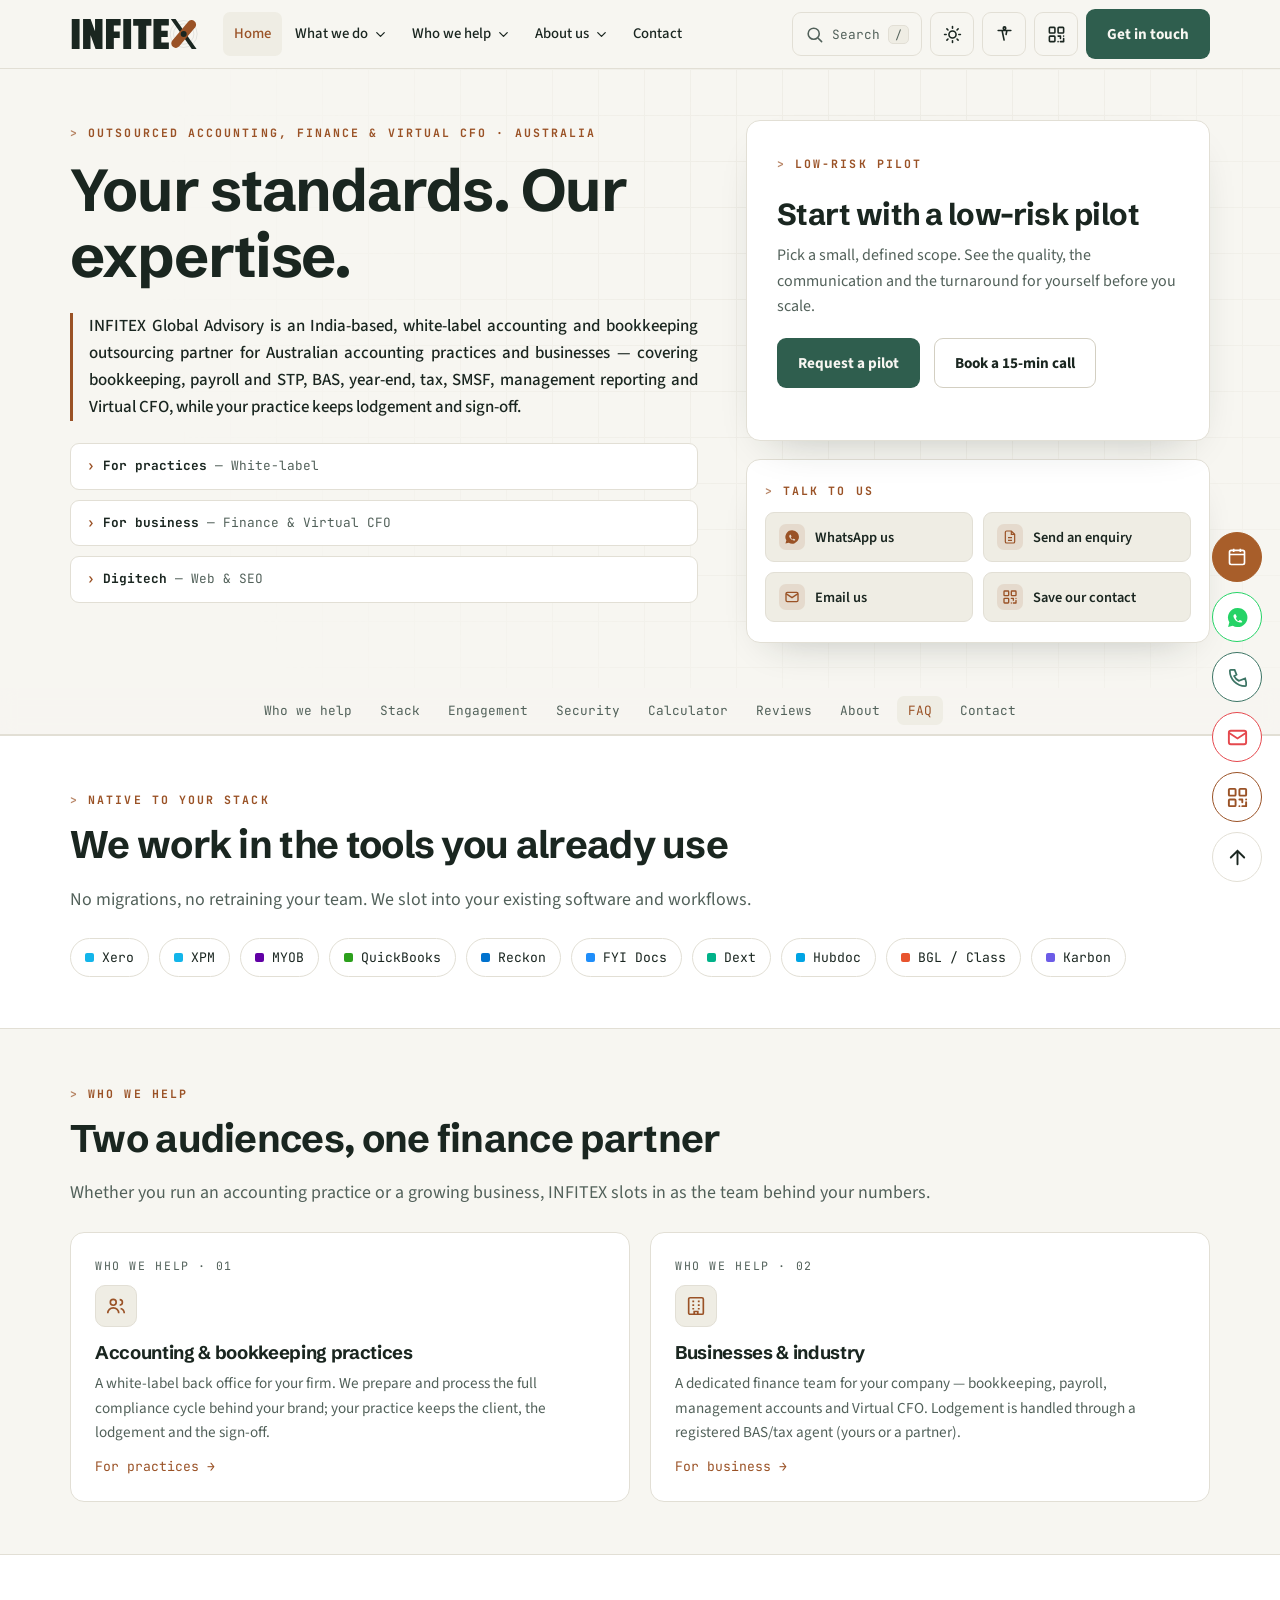
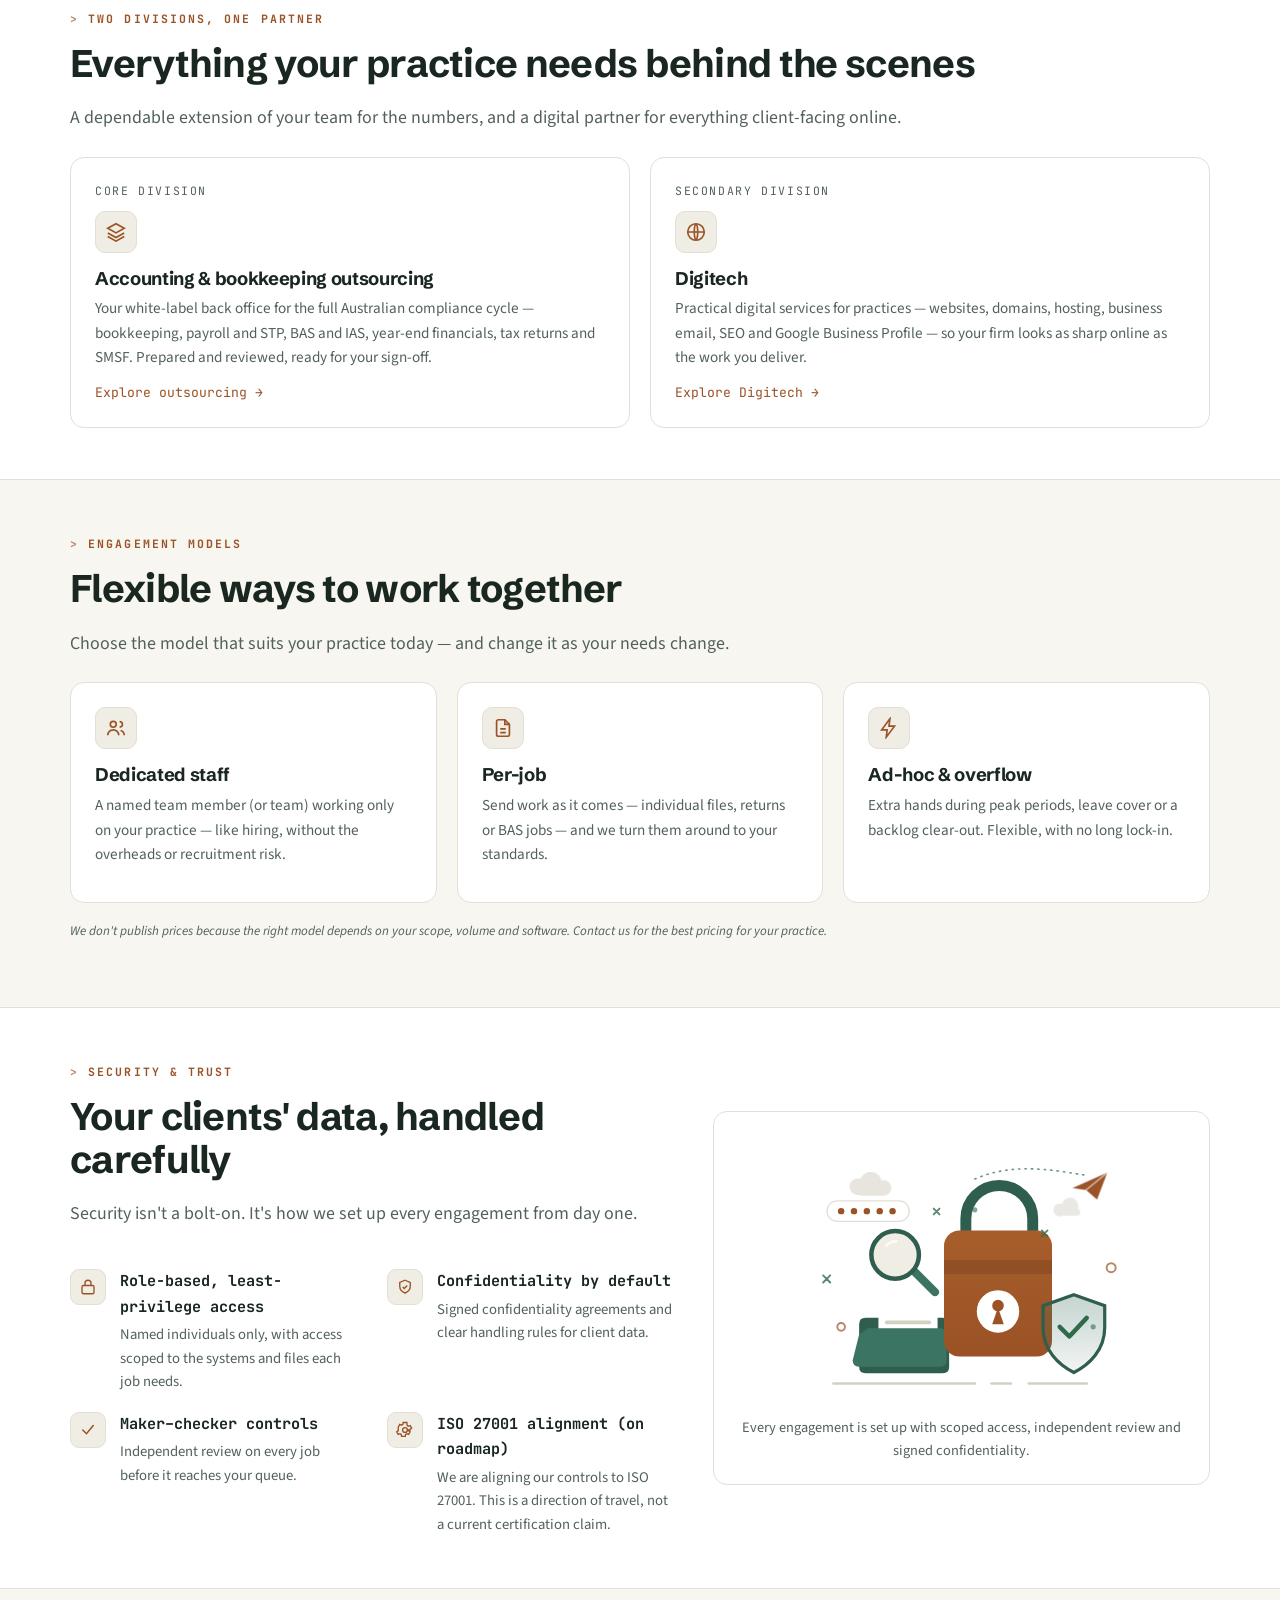
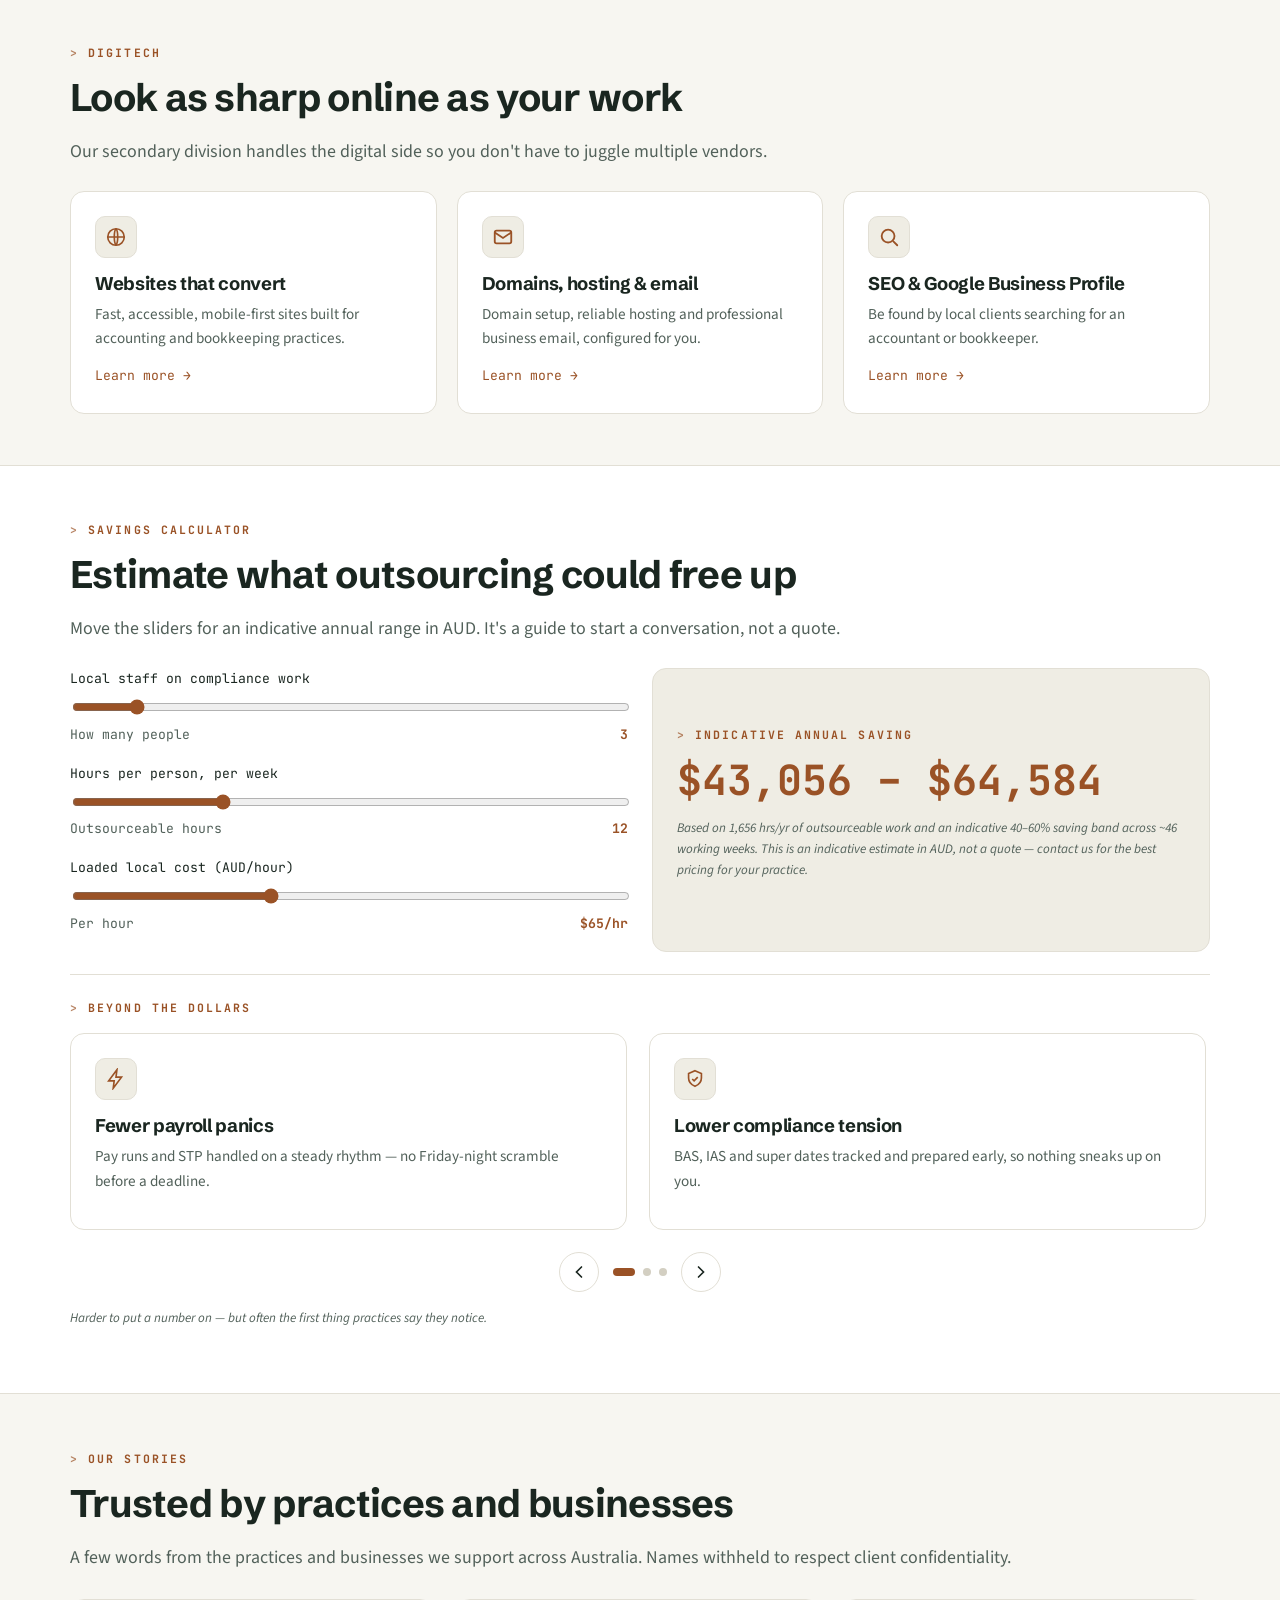
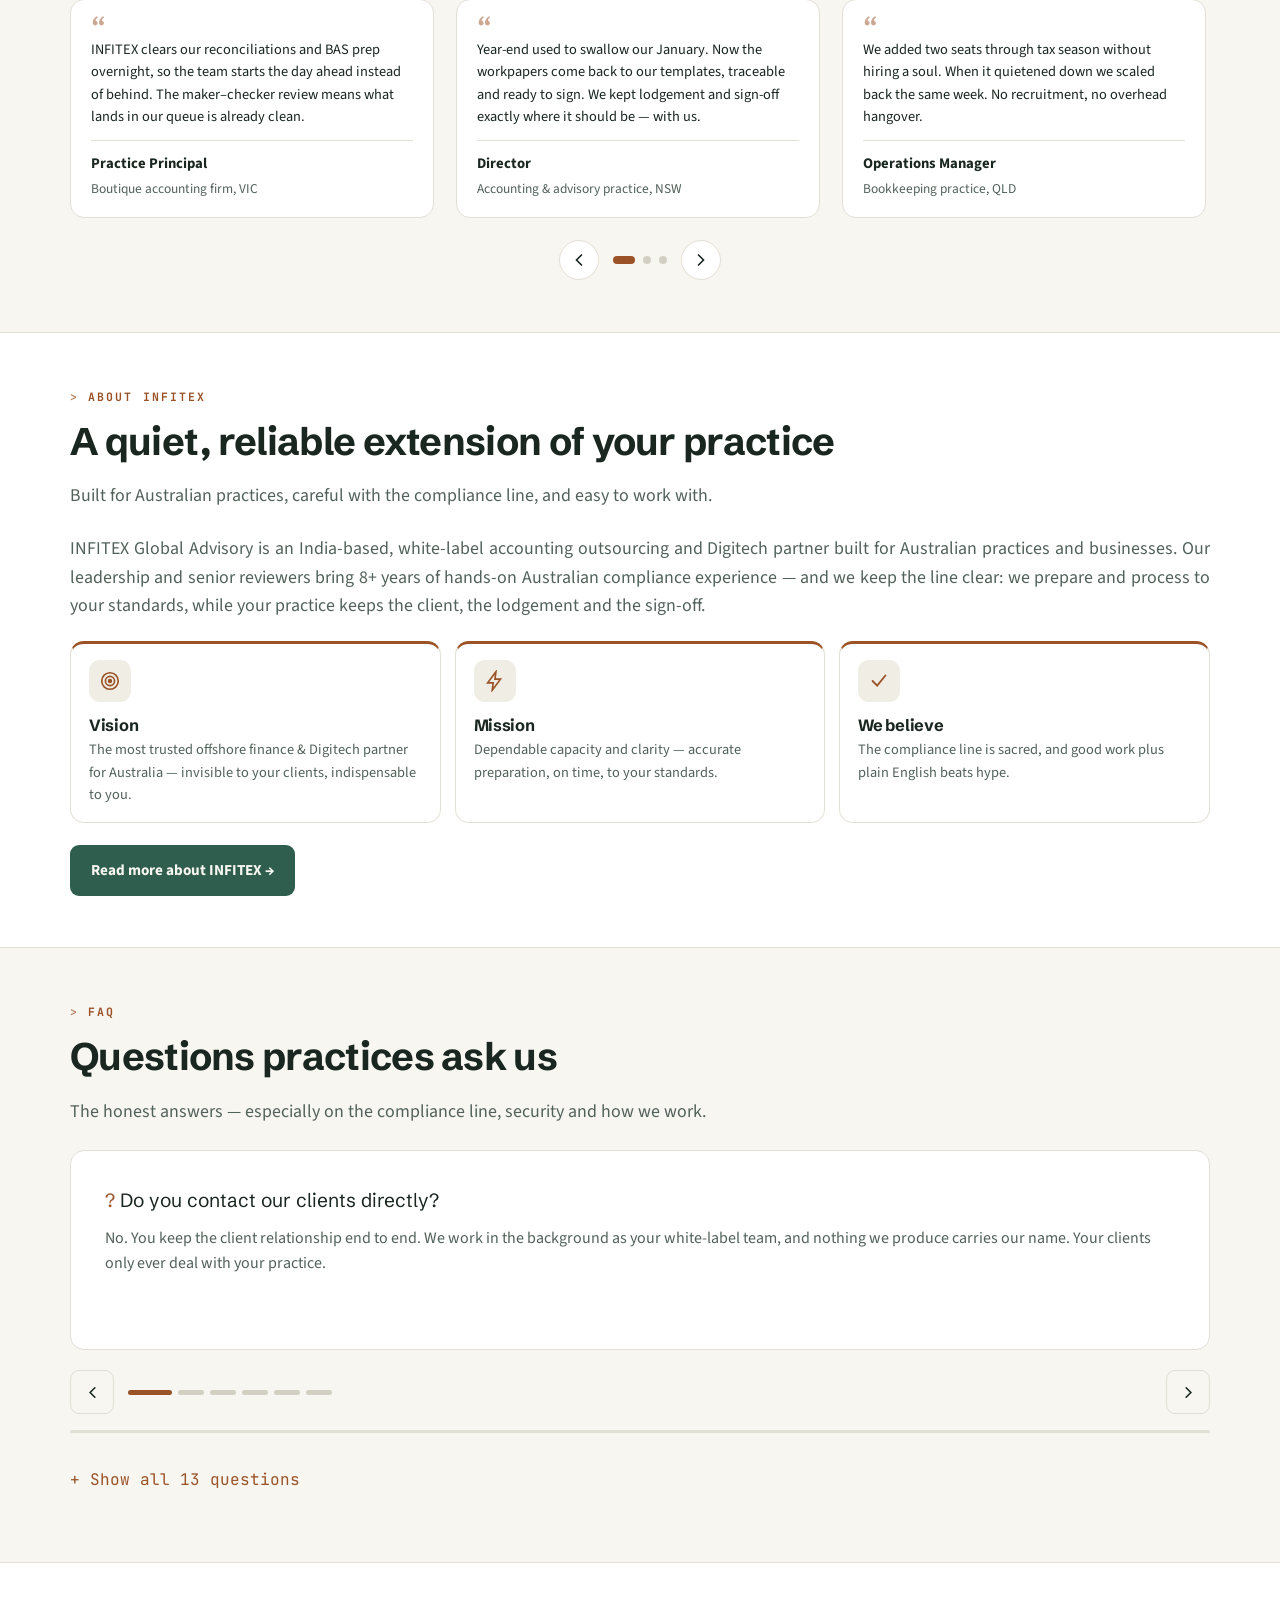
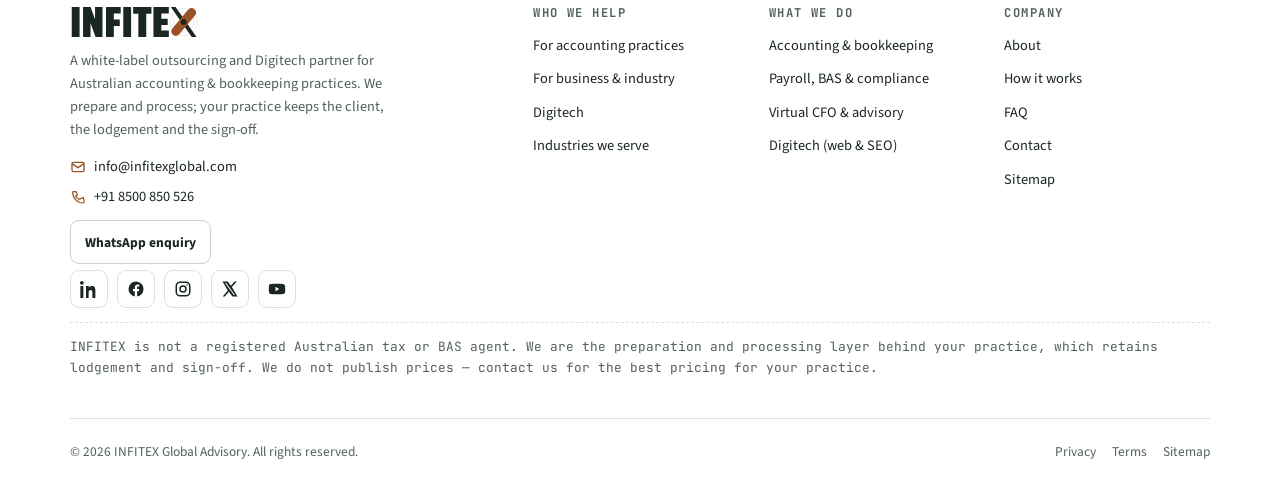
==== index.html @ 7829a29d "Add files via upload" ====
<!doctype html><html lang="en-AU"><head><meta charset="utf-8"><meta name="viewport" content="width=device-width,initial-scale=1,viewport-fit=cover"><title>White-label accounting outsourcing, Australia | INFITEX</title><meta name="description" content="White-label accounting, bookkeeping & Virtual CFO outsourcing for Australian practices and businesses. We prepare; you keep lodgement & sign-off."><meta name="author" content="INFITEX Global Advisory"><meta name="robots" content="index,follow,max-image-preview:large,max-snippet:-1,max-video-preview:-1"><link rel="canonical" href="https://infitexglobal.com/index.html"><!-- SEO/GEO verification scaffold — replace PLACEHOLDER tokens after deploy --><meta name="google-site-verification" content="GOOGLE_SITE_VERIFICATION"><!-- <meta name="msvalidate.01" content="BING_SITE_VERIFICATION"> --><!-- <meta name="yandex-verification" content="YANDEX_SITE_VERIFICATION"> --><!-- <meta name="p:domain_verify" content="PINTEREST_SITE_VERIFICATION"> --><meta property="og:type" content="website"><meta property="og:site_name" content="INFITEX Global Advisory"><meta property="og:title" content="White-label accounting outsourcing, Australia | INFITEX"><meta property="og:description" content="White-label accounting, bookkeeping & Virtual CFO outsourcing for Australian practices and businesses. We prepare; you keep lodgement & sign-off."><meta property="og:url" content="https://infitexglobal.com/index.html"><meta property="og:image" content="https://infitexglobal.com/og-image.png"><meta property="og:image:width" content="1200"><meta property="og:image:height" content="630"><meta property="og:image:alt" content="INFITEX Global Advisory — white-label accounting outsourcing for Australian practices"><meta property="og:locale" content="en_AU"><meta name="twitter:card" content="summary_large_image"><meta name="twitter:title" content="White-label accounting outsourcing, Australia | INFITEX"><meta name="twitter:description" content="White-label accounting, bookkeeping & Virtual CFO outsourcing for Australian practices and businesses. We prepare; you keep lodgement & sign-off."><meta name="twitter:image" content="https://infitexglobal.com/og-image.png"><meta name="twitter:image:alt" content="INFITEX Global Advisory"><meta name="theme-color" content="#F7F6F1" media="(prefers-color-scheme: light)"><meta name="theme-color" content="#14211C" media="(prefers-color-scheme: dark)"><link rel="icon" href="favicon.svg" type="image/svg+xml"><link rel="apple-touch-icon" href="favicon.svg"><link rel="sitemap" type="application/xml" title="Sitemap" href="sitemap.xml"><script>(function(){try{var d=document.documentElement;var t=localStorage.getItem('ix-theme')||'light';d.setAttribute('data-theme',t);if(localStorage.getItem('ix-contrast')==='high')d.setAttribute('data-contrast','high');if(localStorage.getItem('ix-grayscale')==='on')d.setAttribute('data-grayscale','on');var ts=localStorage.getItem('ix-textstep');var s=[-2,0,2,4,6];if(ts!==null)d.style.setProperty('--type-scale-step',(s[parseInt(ts,10)]||0)+'px');}catch(e){}})();</script><link rel="preconnect" href="https://fonts.googleapis.com"><link rel="preconnect" href="https://fonts.gstatic.com" crossorigin><link href="https://fonts.googleapis.com/css2?family=Schibsted+Grotesk:wght@500;600;700;800&family=Source+Sans+3:ital,wght@0,400;0,600;1,400&family=JetBrains+Mono:wght@400;500;700&display=swap" rel="stylesheet"><link rel="stylesheet" href="styles.css"><script type="application/ld+json">{"@context":"https://schema.org","@graph":[{"@context":"https://schema.org","@type":"WebPage","@id":"https://infitexglobal.com/index.html#webpage","url":"https://infitexglobal.com/index.html","name":"White-label accounting outsourcing, Australia | INFITEX","description":"White-label accounting, bookkeeping & Virtual CFO outsourcing for Australian practices and businesses. We prepare; you keep lodgement & sign-off.","inLanguage":"en-AU","isPartOf":{"@id":"https://infitexglobal.com/#website"},"about":{"@id":"https://infitexglobal.com/#organization"},"speakable":{"@type":"SpeakableSpecification","cssSelector":["h1",".answer-lede"]}},{"@context":"https://schema.org","@type":"ProfessionalService","@id":"https://infitexglobal.com/#organization","name":"INFITEX Global Advisory","alternateName":"INFITEX","slogan":"A finance team that works to your standards.","description":"INFITEX Global Advisory is an India-based, white-label accounting and bookkeeping outsourcing partner for Australian accounting practices and businesses, covering bookkeeping, payroll and STP, BAS and IAS, year-end financials, tax and SMSF, plus management reporting and Virtual CFO. The client practice always retains lodgement and sign-off. A Digitech division provides websites, business email and SEO.","url":"https://infitexglobal.com/","logo":"https://infitexglobal.com/logo.svg","image":"https://infitexglobal.com/og-image.png","email":"info@infitexglobal.com","telephone":"+91-8500-850-526","priceRange":"Contact for a tailored quote","currenciesAccepted":"AUD","areaServed":{"@type":"Country","name":"Australia"},"knowsLanguage":["en-AU","en"],"availableLanguage":["English"],"knowsAbout":["White-label accounting outsourcing","Bookkeeping","Bank reconciliations","Accounts payable and receivable","Payroll","Single Touch Payroll (STP)","BAS preparation","IAS preparation","Year-end financial statements","Company and trust tax returns","SMSF accounting","BGL","Class","Xero","XPM","MYOB","QuickBooks","Reckon","Karbon","Dext","Hubdoc","FYI Docs","Management reporting","Budgeting and forecasting","Cash-flow forecasting","Virtual CFO","Australian tax compliance"],"serviceType":["Accounting outsourcing","Bookkeeping outsourcing","Payroll outsourcing","BAS and IAS preparation","Virtual CFO","Management reporting","Web design and SEO (Digitech)"],"contactPoint":{"@type":"ContactPoint","contactType":"sales","email":"info@infitexglobal.com","telephone":"+91-8500-850-526","areaServed":"AU","availableLanguage":["en-AU","en"]},"address":{"@type":"PostalAddress","addressCountry":"IN"},"sameAs":["https://www.linkedin.com/company/infitexglobal","https://www.facebook.com/infitexglobal","https://www.instagram.com/infitexglobal","https://x.com/infitexglobal","https://www.youtube.com/@infitexglobal"]},{"@context": "https://schema.org", "@type": "WebSite", "@id": "https://infitexglobal.com/#website", "name": "INFITEX Global Advisory", "url": "https://infitexglobal.com/", "publisher": {"@id": "https://infitexglobal.com/#organization"}, "inLanguage": "en-AU", "potentialAction": {"@type": "SearchAction", "target": {"@type": "EntryPoint", "urlTemplate": "https://infitexglobal.com/index.html?q={search_term_string}"}, "query-input": "required name=search_term_string"}},{"@context": "https://schema.org", "@type": "Service", "serviceType": "White-label accounting & bookkeeping outsourcing", "provider": {"@id": "https://infitexglobal.com/#organization"}, "areaServed": {"@type": "Country", "name": "Australia"}, "description": "White-label preparation and processing across the Australian compliance cycle — bookkeeping, payroll and STP, BAS and IAS, year-end, tax, SMSF — plus management reporting and Virtual CFO. The client practice retains lodgement and sign-off.", "hasOfferCatalog": {"@type": "OfferCatalog", "name": "INFITEX services", "itemListElement": [{"@type": "Offer", "itemOffered": {"@type": "Service", "name": "Accounting & bookkeeping outsourcing"}}, {"@type": "Offer", "itemOffered": {"@type": "Service", "name": "Payroll, BAS & compliance preparation"}}, {"@type": "Offer", "itemOffered": {"@type": "Service", "name": "Virtual CFO & management reporting"}}, {"@type": "Offer", "itemOffered": {"@type": "Service", "name": "Digitech — websites, email & SEO"}}]}},{"@context": "https://schema.org", "@type": "FAQPage", "mainEntity": [{"@type": "Question", "name": "Do you contact our clients directly?", "acceptedAnswer": {"@type": "Answer", "text": "No. You keep the client relationship end to end. We work in the background as your white-label team, and nothing we produce carries our name. Your clients only ever deal with your practice."}}, {"@type": "Question", "name": "Are you a registered Australian tax or BAS agent?", "acceptedAnswer": {"@type": "Answer", "text": "No, and we never present ourselves as one. INFITEX is the preparation and processing layer behind your practice. Your registered agents retain all lodgement and sign-off responsibilities under the Tax Agent Services Act."}}, {"@type": "Question", "name": "Who lodges and signs off the work?", "acceptedAnswer": {"@type": "Answer", "text": "Your practice does. We prepare and process to your standards and hand the work back for your review, sign-off and lodgement. Final professional judgement always stays with you."}}, {"@type": "Question", "name": "What tasks can you take on?", "acceptedAnswer": {"@type": "Answer", "text": "Bookkeeping and reconciliations, accounts payable and receivable, payroll and STP, BAS and IAS preparation, year-end financials, company and trust tax returns, SMSF accounts and clean workpapers behind every job."}}, {"@type": "Question", "name": "Which software do you work in?", "acceptedAnswer": {"@type": "Answer", "text": "The tools you already use — Xero, XPM, MYOB, QuickBooks, Reckon, FYI Docs, Dext, Hubdoc, BGL and Class, and Karbon. We adapt to your stack and workflows rather than asking you to change."}}, {"@type": "Question", "name": "How do you keep our data secure?", "acceptedAnswer": {"@type": "Answer", "text": "Role-based access, named individuals on your jobs, confidentiality agreements and least-privilege access to your systems. We are aligning our controls to ISO 27001 — certification is on our roadmap, not a current claim."}}, {"@type": "Question", "name": "Do you use a maker–checker review?", "acceptedAnswer": {"@type": "Answer", "text": "Yes. Work is prepared by one team member and independently reviewed by another before it reaches you, so what lands in your queue is already checked and traceable."}}, {"@type": "Question", "name": "What turnaround can we expect?", "acceptedAnswer": {"@type": "Answer", "text": "Turnaround depends on scope and volume, and we agree it with you up front. The India–Australia time difference often means work moves overnight, so jobs can be ready for your morning."}}, {"@type": "Question", "name": "Can we start with a trial?", "acceptedAnswer": {"@type": "Answer", "text": "Yes. We recommend a low-risk pilot on a defined scope — a handful of files or one work type — so you can judge quality and fit before scaling up."}}, {"@type": "Question", "name": "Are we locked into a contract?", "acceptedAnswer": {"@type": "Answer", "text": "No long lock-in. We earn the relationship through quality and reliability. Engagement models are flexible and can scale up or down as your practice needs change."}}, {"@type": "Question", "name": "How does the time-zone difference help us?", "acceptedAnswer": {"@type": "Answer", "text": "Work prepared during Australian evening hours can be ready for your team the next morning, which helps smooth peak-period workloads without adding local headcount."}}, {"@type": "Question", "name": "Why don't you publish pricing?", "acceptedAnswer": {"@type": "Answer", "text": "Because the right price depends on your scope, volume and software. We tailor it to your practice rather than forcing you into a fixed tier — contact us for the best pricing for your practice."}}, {"@type": "Question", "name": "Do you also build websites and do SEO?", "acceptedAnswer": {"@type": "Answer", "text": "Yes — through our Digitech division. Websites, domains, hosting, business email, SEO and Google Business Profile, built for accounting and bookkeeping practices."}}]},{"@context":"https://schema.org","@type":"BreadcrumbList","itemListElement":[{"@type":"ListItem","position":1,"name":"Home","item":"https://infitexglobal.com/index.html"}]}]}</script></head><body><a class="skip-link" href="#main">Skip to content</a><header class="site-header"><div class="shell header-inner"><a class="brand" href="index.html" aria-label="INFITEX Global Advisory — home"><svg class="brand-logo" viewBox="0 0 309.3 72.0" role="img" aria-label="INFITEX" focusable="false"><g class="brand-word" transform="translate(0 72.00) scale(0.10465 -0.10465)"><g transform="translate(0.0 0)"><path d="M40 0V688H220V0Z"/></g><g transform="translate(260.0 0)"><path d="M327 0 216 310H211V0H40V688H213L309 421H315V688H486V0Z"/></g><g transform="translate(786.0 0)"><path d="M40 0V688H377V540H220V402H356V254H220V0Z"/></g><g transform="translate(1183.0 0)"><path d="M40 0V688H220V0Z"/></g><g transform="translate(1443.0 0)"><path d="M126 0V535H7V688H426V535H307V0Z"/></g><g transform="translate(1876.0 0)"><path d="M40 0V688H393V540H220V421H367V274H220V148H393V0Z"/></g></g><g class="brand-x"><g class="bx-ring" fill="none"><circle cx="273.11" cy="36.00" r="24.48"/><circle cx="273.11" cy="36.00" r="32.40"/></g><path class="bx-ink" d="M 242.15 0.00 L 253.67 0.00 L 304.07 72.00 L 292.55 72.00 Z"/><rect class="bx-acc" x="262.31" y="-4.32" width="21.60" height="80.64" rx="10.80" transform="rotate(40 273.11 36.00)"/><circle class="bx-dot" cx="273.11" cy="36.00" r="7.20"/></g></svg></a><nav class="nav" aria-label="Primary"><a class="nav-link" href="index.html" aria-current="page">Home</a><div class="nav-item has-mega"><button type="button" class="nav-link nav-trigger" aria-expanded="false" aria-haspopup="true" aria-controls="mega-what-we-do">What we do<svg class="caret" viewBox="0 0 24 24" aria-hidden="true" focusable="false"><path d="M6 9l6 6 6-6" fill="none" stroke="currentColor" stroke-width="2" stroke-linecap="round" stroke-linejoin="round"/></svg></button><div class="mega-panel" id="mega-what-we-do" role="region" aria-label="What we do"><div class="mega-grid"><div class="mega-col"><p class="mega-h">Accounting & bookkeeping</p><ul><li><a href="outsourcing.html#scope"><span class="mega-t">Bookkeeping & reconciliations</span><span class="mega-d">Books kept accurate, coded and reconciled.</span></a></li><li><a href="outsourcing.html#scope"><span class="mega-t">Accounts payable & receivable</span><span class="mega-d">Bills, invoices and debtor follow-up.</span></a></li><li><a href="outsourcing.html#scope"><span class="mega-t">Year-end financials</span><span class="mega-d">Financial statements to your standards.</span></a></li><li><a href="outsourcing.html#scope"><span class="mega-t">Workpapers</span><span class="mega-d">Clean, traceable workpapers behind every job.</span></a></li></ul></div><div class="mega-col"><p class="mega-h">Payroll, BAS & compliance</p><ul><li><a href="outsourcing.html#scope"><span class="mega-t">Payroll & STP</span><span class="mega-d">Pay runs and Single Touch Payroll, ready to lodge.</span></a></li><li><a href="outsourcing.html#scope"><span class="mega-t">BAS / IAS preparation</span><span class="mega-d">Activity statements drafted for your sign-off.</span></a></li><li><a href="outsourcing.html#scope"><span class="mega-t">Company & trust tax returns</span><span class="mega-d">Returns prepared; your agent signs and lodges.</span></a></li><li><a href="outsourcing.html#scope"><span class="mega-t">SMSF accounts (BGL/Class)</span><span class="mega-d">Self-managed super fund accounts & workpapers.</span></a></li></ul></div><div class="mega-col"><p class="mega-h">Advisory & Virtual CFO</p><ul><li><a href="industry.html#vcfo"><span class="mega-t">Virtual CFO</span><span class="mega-d">Senior finance leadership, fractionally.</span></a></li><li><a href="industry.html#what"><span class="mega-t">Management accounts & reporting</span><span class="mega-d">Monthly, decision-ready reporting.</span></a></li><li><a href="industry.html#what"><span class="mega-t">Budgeting & forecasting</span><span class="mega-d">Budgets, rolling forecasts and scenarios.</span></a></li><li><a href="industry.html#vcfo"><span class="mega-t">Cash-flow management</span><span class="mega-d">13-week cash-flow and working-capital visibility.</span></a></li></ul></div><div class="mega-col"><p class="mega-h">Digitech</p><ul><li><a href="digitech.html#services"><span class="mega-t">Web design & build</span><span class="mega-d">Fast, accessible, mobile-first websites.</span></a></li><li><a href="digitech.html#services"><span class="mega-t">Domains, hosting & email</span><span class="mega-d">Set up and managed for you.</span></a></li><li><a href="digitech.html#services"><span class="mega-t">SEO & Google Business Profile</span><span class="mega-d">Be found by local clients.</span></a></li><li><a href="digitech.html#services"><span class="mega-t">Care & maintenance</span><span class="mega-d">Updates, backups and ongoing changes.</span></a></li></ul></div></div></div></div><div class="nav-item has-mega"><button type="button" class="nav-link nav-trigger" aria-expanded="false" aria-haspopup="true" aria-controls="mega-who-we-help">Who we help<svg class="caret" viewBox="0 0 24 24" aria-hidden="true" focusable="false"><path d="M6 9l6 6 6-6" fill="none" stroke="currentColor" stroke-width="2" stroke-linecap="round" stroke-linejoin="round"/></svg></button><div class="mega-panel" id="mega-who-we-help" role="region" aria-label="Who we help"><div class="mega-grid"><div class="mega-col"><p class="mega-h">By audience</p><ul><li><a href="outsourcing.html"><span class="mega-t">For accounting practices</span><span class="mega-d">White-label back office for your firm.</span></a></li><li><a href="industry.html"><span class="mega-t">For business & industry</span><span class="mega-d">A dedicated outsourced finance team.</span></a></li><li><a href="digitech.html"><span class="mega-t">Digitech</span><span class="mega-d">Web, email & SEO for client-facing growth.</span></a></li></ul></div><div class="mega-col"><p class="mega-h">Industries we serve</p><ul><li><a href="industry.html#industries"><span class="mega-t">Construction & trades</span><span class="mega-d">Job costing, payroll and BAS.</span></a></li><li><a href="industry.html#industries"><span class="mega-t">Retail & e-commerce</span><span class="mega-d">High-volume reconciliations and reporting.</span></a></li><li><a href="industry.html#industries"><span class="mega-t">Professional services</span><span class="mega-d">Clean books and management accounts.</span></a></li><li><a href="industry.html#industries"><span class="mega-t">Healthcare & allied health</span><span class="mega-d">Compliant bookkeeping and payroll.</span></a></li></ul></div></div></div></div><div class="nav-item has-mega"><button type="button" class="nav-link nav-trigger" aria-expanded="false" aria-haspopup="true" aria-controls="mega-about-us">About us<svg class="caret" viewBox="0 0 24 24" aria-hidden="true" focusable="false"><path d="M6 9l6 6 6-6" fill="none" stroke="currentColor" stroke-width="2" stroke-linecap="round" stroke-linejoin="round"/></svg></button><div class="mega-panel" id="mega-about-us" role="region" aria-label="About us"><div class="mega-grid"><div class="mega-col"><p class="mega-h">Company</p><ul><li><a href="about.html"><span class="mega-t">About INFITEX</span><span class="mega-d">A dependable extension of your team, native to your stack.</span></a></li><li><a href="about.html#vmb"><span class="mega-t">Vision, mission & values</span><span class="mega-d">What we stand for and how we work.</span></a></li></ul></div><div class="mega-col"><p class="mega-h">Proof & answers</p><ul><li><a href="index.html#testimonials"><span class="mega-t">Our stories</span><span class="mega-d">What practices and businesses say about us.</span></a></li><li><a href="index.html#faq"><span class="mega-t">FAQ</span><span class="mega-d">Honest answers on the compliance line, security and how we work.</span></a></li></ul></div></div></div></div><a class="nav-link" href="contact.html">Contact</a></nav><div class="header-tools"><button class="icon-btn search-btn" data-open-search aria-label="Search the site"><svg viewBox="0 0 24 24" fill="none" stroke="currentColor" stroke-width="2" stroke-linecap="round"><circle cx="11" cy="11" r="7"/><path d="M21 21l-4-4"/></svg><span>Search</span><kbd>/</kbd></button><button class="icon-btn" data-theme-toggle aria-label="Toggle light or dark theme" aria-pressed="false"><svg viewBox="0 0 24 24" fill="none" stroke="currentColor" stroke-width="2" stroke-linecap="round"><circle cx="12" cy="12" r="4.5"/><path d="M12 2v2M12 20v2M2 12h2M20 12h2M4.9 4.9l1.4 1.4M17.7 17.7l1.4 1.4M19.1 4.9l-1.4 1.4M6.3 17.7l-1.4 1.4"/></svg></button><button class="icon-btn" data-open-a11y aria-label="Open accessibility settings"><svg viewBox="0 0 24 24" fill="none" stroke="currentColor" stroke-width="2" stroke-linecap="round"><circle cx="12" cy="4" r="1.6"/><path d="M4 7h16M9 7l1 5 1.5 7M15 7l-1 5"/></svg></button><button class="icon-btn qr-header-btn" data-open-qr aria-label="Show QR code to save our contact" title="Save our contact (QR)"><svg viewBox="0 0 24 24" fill="none" stroke="currentColor" stroke-width="2" stroke-linecap="round" stroke-linejoin="round"><rect x="3" y="3" width="7" height="7" rx="1"/><rect x="14" y="3" width="7" height="7" rx="1"/><rect x="3" y="14" width="7" height="7" rx="1"/><path d="M14 14h3v3M21 14v.01M14 21h.01M17 21h4v-4M21 17v.01"/></svg></button><a class="btn btn-primary header-cta" href="contact.html">Get in touch</a><button class="icon-btn hamburger" data-open-nav aria-label="Open menu" aria-expanded="false"><svg viewBox="0 0 24 24" fill="none" stroke="currentColor" stroke-width="2" stroke-linecap="round"><path d="M3 6h18M3 12h18M3 18h18"/></svg></button></div></div></header><div class="mobile-nav" id="mobileNav" aria-hidden="true"><div class="mobile-nav-top"><a class="brand" href="index.html" aria-label="INFITEX home"><svg class="brand-logo" viewBox="0 0 309.3 72.0" role="img" aria-label="INFITEX" focusable="false"><g class="brand-word" transform="translate(0 72.00) scale(0.10465 -0.10465)"><g transform="translate(0.0 0)"><path d="M40 0V688H220V0Z"/></g><g transform="translate(260.0 0)"><path d="M327 0 216 310H211V0H40V688H213L309 421H315V688H486V0Z"/></g><g transform="translate(786.0 0)"><path d="M40 0V688H377V540H220V402H356V254H220V0Z"/></g><g transform="translate(1183.0 0)"><path d="M40 0V688H220V0Z"/></g><g transform="translate(1443.0 0)"><path d="M126 0V535H7V688H426V535H307V0Z"/></g><g transform="translate(1876.0 0)"><path d="M40 0V688H393V540H220V421H367V274H220V148H393V0Z"/></g></g><g class="brand-x"><g class="bx-ring" fill="none"><circle cx="273.11" cy="36.00" r="24.48"/><circle cx="273.11" cy="36.00" r="32.40"/></g><path class="bx-ink" d="M 242.15 0.00 L 253.67 0.00 L 304.07 72.00 L 292.55 72.00 Z"/><rect class="bx-acc" x="262.31" y="-4.32" width="21.60" height="80.64" rx="10.80" transform="rotate(40 273.11 36.00)"/><circle class="bx-dot" cx="273.11" cy="36.00" r="7.20"/></g></svg></a><button class="icon-btn" data-close-nav aria-label="Close menu"><svg viewBox="0 0 24 24" fill="none" stroke="currentColor" stroke-width="2" stroke-linecap="round"><path d="M6 6l12 12M18 6L6 18"/></svg></button></div><nav aria-label="Mobile"><a class="m-link" href="index.html">Home</a><div class="m-acc"><button type="button" class="m-acc-btn" aria-expanded="false" aria-controls="macc-what-we-do">What we do<svg class="caret" viewBox="0 0 24 24" aria-hidden="true" focusable="false"><path d="M6 9l6 6 6-6" fill="none" stroke="currentColor" stroke-width="2" stroke-linecap="round" stroke-linejoin="round"/></svg></button><div class="m-acc-panel" id="macc-what-we-do"><p class="m-group">Accounting & bookkeeping</p><a class="m-sublink" href="outsourcing.html#scope">Bookkeeping & reconciliations</a><a class="m-sublink" href="outsourcing.html#scope">Accounts payable & receivable</a><a class="m-sublink" href="outsourcing.html#scope">Year-end financials</a><a class="m-sublink" href="outsourcing.html#scope">Workpapers</a><p class="m-group">Payroll, BAS & compliance</p><a class="m-sublink" href="outsourcing.html#scope">Payroll & STP</a><a class="m-sublink" href="outsourcing.html#scope">BAS / IAS preparation</a><a class="m-sublink" href="outsourcing.html#scope">Company & trust tax returns</a><a class="m-sublink" href="outsourcing.html#scope">SMSF accounts (BGL/Class)</a><p class="m-group">Advisory & Virtual CFO</p><a class="m-sublink" href="industry.html#vcfo">Virtual CFO</a><a class="m-sublink" href="industry.html#what">Management accounts & reporting</a><a class="m-sublink" href="industry.html#what">Budgeting & forecasting</a><a class="m-sublink" href="industry.html#vcfo">Cash-flow management</a><p class="m-group">Digitech</p><a class="m-sublink" href="digitech.html#services">Web design & build</a><a class="m-sublink" href="digitech.html#services">Domains, hosting & email</a><a class="m-sublink" href="digitech.html#services">SEO & Google Business Profile</a><a class="m-sublink" href="digitech.html#services">Care & maintenance</a></div></div><div class="m-acc"><button type="button" class="m-acc-btn" aria-expanded="false" aria-controls="macc-who-we-help">Who we help<svg class="caret" viewBox="0 0 24 24" aria-hidden="true" focusable="false"><path d="M6 9l6 6 6-6" fill="none" stroke="currentColor" stroke-width="2" stroke-linecap="round" stroke-linejoin="round"/></svg></button><div class="m-acc-panel" id="macc-who-we-help"><p class="m-group">By audience</p><a class="m-sublink" href="outsourcing.html">For accounting practices</a><a class="m-sublink" href="industry.html">For business & industry</a><a class="m-sublink" href="digitech.html">Digitech</a><p class="m-group">Industries we serve</p><a class="m-sublink" href="industry.html#industries">Construction & trades</a><a class="m-sublink" href="industry.html#industries">Retail & e-commerce</a><a class="m-sublink" href="industry.html#industries">Professional services</a><a class="m-sublink" href="industry.html#industries">Healthcare & allied health</a></div></div><div class="m-acc"><button type="button" class="m-acc-btn" aria-expanded="false" aria-controls="macc-about-us">About us<svg class="caret" viewBox="0 0 24 24" aria-hidden="true" focusable="false"><path d="M6 9l6 6 6-6" fill="none" stroke="currentColor" stroke-width="2" stroke-linecap="round" stroke-linejoin="round"/></svg></button><div class="m-acc-panel" id="macc-about-us"><p class="m-group">Company</p><a class="m-sublink" href="about.html">About INFITEX</a><a class="m-sublink" href="about.html#vmb">Vision, mission & values</a><p class="m-group">Proof & answers</p><a class="m-sublink" href="index.html#testimonials">Our stories</a><a class="m-sublink" href="index.html#faq">FAQ</a></div></div><a class="m-link" href="contact.html">Contact</a></nav><div style="margin-top:24px;display:flex;gap:10px;flex-wrap:wrap"><button class="btn btn-ghost" data-open-wa>WhatsApp us</button><a class="btn btn-primary" href="contact.html">Get in touch</a></div></div><main id="main"><section class="hero hero-grid" id="top"><div class="shell"><div class="hero-inner"><div><span class="eyebrow">Outsourced accounting, finance &amp; Virtual CFO · Australia</span><h1>Your standards. Our expertise.</h1><p class="answer-lede">INFITEX Global Advisory is an India-based, white-label accounting and bookkeeping outsourcing partner for Australian accounting practices and businesses — covering bookkeeping, payroll and STP, BAS, year-end, tax, SMSF, management reporting and Virtual CFO, while your practice keeps lodgement and sign-off.</p><ul class="hero-paths hero-paths--list"><li><a class="path-chip" href="outsourcing.html"><b>For practices</b> <span>— White-label</span></a></li><li><a class="path-chip" href="industry.html"><b>For business</b> <span>— Finance &amp; Virtual CFO</span></a></li><li><a class="path-chip" href="digitech.html"><b>Digitech</b> <span>— Web &amp; SEO</span></a></li></ul></div><div class="hero-aside"><aside class="hero-pilot" aria-labelledby="hero-pilot-title"><span class="eyebrow">Low-risk pilot</span><h2 id="hero-pilot-title">Start with a low-risk pilot</h2><p>Pick a small, defined scope. See the quality, the communication and the turnaround for yourself before you scale.</p><div class="hero-cta"><a class="btn btn-primary" href="contact.html">Request a pilot</a><a class="btn btn-ghost" data-booking href="contact.html">Book a 15-min call</a></div></aside><div class="hero-contact" aria-label="Quick contact options"><span class="eyebrow">Talk to us</span><div class="hero-contact-actions"><button type="button" class="hc-btn" data-open-wa><span class="hc-ic"><svg viewBox="0 0 24 24" fill="currentColor"><path d="M12 2a9.9 9.9 0 0 0-8.5 15l-1.3 4.8 4.9-1.3A10 10 0 1 0 12 2Zm5.6 14.1c-.2.6-1.2 1.2-1.7 1.2s-1 .2-3.3-.7-3.7-3.2-3.8-3.4-1-1.3-1-2.4.6-1.7.8-1.9.4-.3.6-.3h.5c.2 0 .4 0 .6.5l.8 1.9c.1.2.1.4 0 .5l-.3.5-.4.4c-.1.1-.3.3-.1.5l.9 1.4c.6.9 1.4 1.2 1.6 1.3s.4.1.5 0l.7-.8c.2-.2.3-.2.5-.1l1.7.8c.2.1.4.2.4.3.1.2.1.7-.1 1.3Z"/></svg></span><span>WhatsApp us</span></button><a class="hc-btn" href="contact.html"><span class="hc-ic"><svg viewBox="0 0 24 24" fill="none" stroke="currentColor" stroke-width="1.8"><path d="M14 3H7a2 2 0 0 0-2 2v14a2 2 0 0 0 2 2h10a2 2 0 0 0 2-2V8l-5-5Z"/><path d="M14 3v5h5M9 13h6M9 17h6"/></svg></span><span>Send an enquiry</span></a><button type="button" class="hc-btn" data-open-mail><span class="hc-ic"><svg viewBox="0 0 24 24" fill="none" stroke="currentColor" stroke-width="2"><rect x="3" y="5" width="18" height="14" rx="2"/><path d="M3 7l9 6 9-6"/></svg></span><span>Email us</span></button><button type="button" class="hc-btn" data-open-qr><span class="hc-ic"><svg viewBox="0 0 24 24" fill="none" stroke="currentColor" stroke-width="2" stroke-linecap="round" stroke-linejoin="round"><rect x="3" y="3" width="7" height="7" rx="1"/><rect x="14" y="3" width="7" height="7" rx="1"/><rect x="3" y="14" width="7" height="7" rx="1"/><path d="M14 14h3v3M21 14v.01M14 21h.01M17 21h4v-4M21 17v.01"/></svg></span><span>Save our contact</span></button></div></div></div></div></div></section><nav class="section-nav" aria-label="On this page"><div class="shell"><ul><li><a href="#who">Who we help</a></li><li><a href="#stack">Stack</a></li><li><a href="#engagement">Engagement</a></li><li><a href="#security">Security</a></li><li><a href="#calculator">Calculator</a></li><li><a href="#testimonials">Reviews</a></li><li><a href="#about">About</a></li><li><a href="#faq">FAQ</a></li><li><a href="contact.html">Contact</a></li></ul></div></nav><section class="section alt" id="stack" aria-labelledby="stack-title"><div class="shell"><div class="section-head"><span class="eyebrow">Native to your stack</span><h2 class="section-title" id="stack-title">We work in the tools you already use</h2><p class="lead" data-tw>No migrations, no retraining your team. We slot into your existing software and workflows.</p></div><div class="stack-strip"><span class="stack-chip"><span class="dot" style="background:#13B5EA"></span>Xero</span><span class="stack-chip"><span class="dot" style="background:#13B5EA"></span>XPM</span><span class="stack-chip"><span class="dot" style="background:#6100A5"></span>MYOB</span><span class="stack-chip"><span class="dot" style="background:#2CA01C"></span>QuickBooks</span><span class="stack-chip"><span class="dot" style="background:#0072CE"></span>Reckon</span><span class="stack-chip"><span class="dot" style="background:#1F8EFA"></span>FYI Docs</span><span class="stack-chip"><span class="dot" style="background:#00B289"></span>Dext</span><span class="stack-chip"><span class="dot" style="background:#00A4E4"></span>Hubdoc</span><span class="stack-chip"><span class="dot" style="background:#E8542E"></span>BGL / Class</span><span class="stack-chip"><span class="dot" style="background:#6C5CE7"></span>Karbon</span></div></div></section><section class="section" id="who" aria-labelledby="who-title"><div class="shell"><div class="section-head"><span class="eyebrow">Who we help</span><h2 class="section-title" id="who-title">Two audiences, one finance partner</h2><p class="lead" data-tw>Whether you run an accounting practice or a growing business, INFITEX slots in as the team behind your numbers.</p></div><div class="grid grid-2"><article class="division card"><span class="tag">Who we help · 01</span><div class="ico"><svg viewBox="0 0 24 24" fill="none" stroke="currentColor" stroke-width="1.8"><circle cx="9" cy="8" r="3.2"/><path d="M3 20a6 6 0 0 1 12 0M16 5a3 3 0 0 1 0 6M21 20a5.5 5.5 0 0 0-4-5.3"/></svg></div><h3>Accounting &amp; bookkeeping practices</h3><p>A white-label back office for your firm. We prepare and process the full compliance cycle behind your brand; your practice keeps the client, the lodgement and the sign-off.</p><a class="more" href="outsourcing.html">For practices →</a></article><article class="division card"><span class="tag">Who we help · 02</span><div class="ico"><svg viewBox="0 0 24 24" fill="none" stroke="currentColor" stroke-width="1.8"><rect x="4" y="3" width="16" height="18" rx="1.5"/><path d="M8 7h2M14 7h2M8 11h2M14 11h2M8 15h2M14 15h2M10 21v-3h4v3"/></svg></div><h3>Businesses &amp; industry</h3><p>A dedicated finance team for your company — bookkeeping, payroll, management accounts and Virtual CFO. Lodgement is handled through a registered BAS/tax agent (yours or a partner).</p><a class="more" href="industry.html">For business →</a></article></div></div></section><section class="section alt" id="divisions" aria-labelledby="divisions-title"><div class="shell"><div class="section-head"><span class="eyebrow">Two divisions, one partner</span><h2 class="section-title" id="divisions-title">Everything your practice needs behind the scenes</h2><p class="lead" data-tw>A dependable extension of your team for the numbers, and a digital partner for everything client-facing online.</p></div><div class="grid grid-2"><article class="division card"><span class="tag">Core division</span><div class="ico"><svg viewBox="0 0 24 24" fill="none" stroke="currentColor" stroke-width="1.8"><path d="M12 3l9 5-9 5-9-5 9-5Z"/><path d="M3 13l9 5 9-5M3 17l9 5 9-5"/></svg></div><h3>Accounting &amp; bookkeeping outsourcing</h3><p>Your white-label back office for the full Australian compliance cycle — bookkeeping, payroll and STP, BAS and IAS, year-end financials, tax returns and SMSF. Prepared and reviewed, ready for your sign-off.</p><a class="more" href="outsourcing.html">Explore outsourcing →</a></article><article class="division card"><span class="tag">Secondary division</span><div class="ico"><svg viewBox="0 0 24 24" fill="none" stroke="currentColor" stroke-width="1.8"><circle cx="12" cy="12" r="9"/><path d="M3 12h18M12 3c2.5 2.5 2.5 15 0 18M12 3c-2.5 2.5-2.5 15 0 18"/></svg></div><h3>Digitech</h3><p>Practical digital services for practices — websites, domains, hosting, business email, SEO and Google Business Profile — so your firm looks as sharp online as the work you deliver.</p><a class="more" href="digitech.html">Explore Digitech →</a></article></div></div></section><section class="section" id="engagement" aria-labelledby="engagement-title"><div class="shell"><div class="section-head"><span class="eyebrow">Engagement models</span><h2 class="section-title" id="engagement-title">Flexible ways to work together</h2><p class="lead" data-tw>Choose the model that suits your practice today — and change it as your needs change.</p></div><div class="grid grid-3"><article class="card"><div class="ico"><svg viewBox="0 0 24 24" fill="none" stroke="currentColor" stroke-width="1.8"><circle cx="9" cy="8" r="3.2"/><path d="M3 20a6 6 0 0 1 12 0M16 5a3 3 0 0 1 0 6M21 20a5.5 5.5 0 0 0-4-5.3"/></svg></div><h3>Dedicated staff</h3><p>A named team member (or team) working only on your practice — like hiring, without the overheads or recruitment risk.</p></article><article class="card"><div class="ico"><svg viewBox="0 0 24 24" fill="none" stroke="currentColor" stroke-width="1.8"><path d="M14 3H7a2 2 0 0 0-2 2v14a2 2 0 0 0 2 2h10a2 2 0 0 0 2-2V8l-5-5Z"/><path d="M14 3v5h5M9 13h6M9 17h6"/></svg></div><h3>Per-job</h3><p>Send work as it comes — individual files, returns or BAS jobs — and we turn them around to your standards.</p></article><article class="card"><div class="ico"><svg viewBox="0 0 24 24" fill="none" stroke="currentColor" stroke-width="1.8"><path d="M13 2L4 14h6l-1 8 9-12h-6l1-8Z"/></svg></div><h3>Ad-hoc &amp; overflow</h3><p>Extra hands during peak periods, leave cover or a backlog clear-out. Flexible, with no long lock-in.</p></article></div><p class="note" style="margin-top:18px">We don't publish prices because the right model depends on your scope, volume and software. Contact us for the best pricing for your practice.</p></div></section><section class="section alt" id="security" aria-labelledby="security-title"><div class="shell"><div class="split-2 split-2--rev sec-split"><div class="sec-main"><div class="section-head" style="margin-bottom:22px"><span class="eyebrow">Security &amp; trust</span><h2 class="section-title" id="security-title">Your clients' data, handled carefully</h2><p class="lead" data-tw>Security isn't a bolt-on. It's how we set up every engagement from day one.</p></div><ul class="feature-list feature-grid-2"><li><div class="ico"><svg viewBox="0 0 24 24" fill="none" stroke="currentColor" stroke-width="1.8"><rect x="4" y="10" width="16" height="11" rx="2"/><path d="M8 10V7a4 4 0 0 1 8 0v3"/></svg></div><div><b>Role-based, least-privilege access</b><p>Named individuals only, with access scoped to the systems and files each job needs.</p></div></li><li><div class="ico"><svg viewBox="0 0 24 24" fill="none" stroke="currentColor" stroke-width="1.8"><path d="M12 3l7 3v5c0 4.4-3 7.4-7 9-4-1.6-7-4.6-7-9V6l7-3z"/><path d="M9 12l2 2 4-4"/></svg></div><div><b>Confidentiality by default</b><p>Signed confidentiality agreements and clear handling rules for client data.</p></div></li><li><div class="ico"><svg viewBox="0 0 24 24" fill="none" stroke="currentColor" stroke-width="2" stroke-linecap="round"><path d="M5 12l5 5 9-11"/></svg></div><div><b>Maker–checker controls</b><p>Independent review on every job before it reaches your queue.</p></div></li><li><div class="ico"><svg viewBox="0 0 24 24" fill="none" stroke="currentColor" stroke-width="1.8"><circle cx="12" cy="12" r="3.2"/><path d="M19 12a7 7 0 0 0-.1-1l2-1.5-2-3.4-2.3 1a7 7 0 0 0-1.7-1L14.5 2h-5l-.4 2.6a7 7 0 0 0-1.7 1l-2.3-1-2 3.4L3 11a7 7 0 0 0 0 2l-2 1.5 2 3.4 2.3-1a7 7 0 0 0 1.7 1l.4 2.6h5l.4-2.6a7 7 0 0 0 1.7-1l2.3 1 2-3.4-2-1.5a7 7 0 0 0 .1-1Z"/></svg></div><div><b>ISO 27001 alignment (on roadmap)</b><p>We are aligning our controls to ISO 27001. This is a direction of travel, not a current certification claim.</p></div></li></ul></div><div class="sec-visual" aria-hidden="true"><svg viewBox="0 0 560 420" role="img" xmlns="http://www.w3.org/2000/svg"><defs><linearGradient id="secVault" x1="0" y1="0" x2="0" y2="1"><stop offset="0" stop-color="var(--accent-fill)"/><stop offset="1" stop-color="var(--accent)"/></linearGradient><linearGradient id="secShield" x1="0" y1="0" x2="0" y2="1"><stop offset="0" stop-color="var(--primary-2)" stop-opacity=".30"/><stop offset="1" stop-color="var(--primary)" stop-opacity=".06"/></linearGradient></defs><path d="M300 70 C 360 44, 420 56, 472 64" fill="none" stroke="var(--accent-2)" stroke-width="2.5" stroke-dasharray="2 8" stroke-linecap="round" opacity=".7"/><g fill="var(--line-2)" opacity=".55"><g><circle cx="118" cy="82" r="13"/><circle cx="138" cy="76" r="17"/><circle cx="158" cy="84" r="12"/><rect x="116" y="82" width="46" height="14" rx="7"/></g><g opacity=".85"><circle cx="432" cy="118" r="10"/><circle cx="448" cy="112" r="13"/><rect x="430" y="116" width="34" height="11" rx="5.5"/></g></g><g><path d="M452 84 l54 -24 -16 42 -17 -15 -21 -3z" fill="var(--accent)"/><path d="M506 60 l-33 27 -4 18" fill="none" stroke="var(--bg-2)" stroke-width="2.5" stroke-linejoin="round" opacity=".55"/></g><g><rect x="70" y="104" width="128" height="32" rx="16" fill="var(--bg-2)" stroke="var(--line)" stroke-width="2"/><g fill="var(--accent)"><circle cx="92" cy="120" r="5"/><circle cx="112" cy="120" r="5"/><circle cx="132" cy="120" r="5"/><circle cx="152" cy="120" r="5"/><circle cx="172" cy="120" r="5"/></g></g><g stroke="var(--line-2)" stroke-width="4" stroke-linecap="round"><path d="M80 388 H300"/><path d="M326 388 H356"/><path d="M384 388 H474"/></g><g><path d="M120 296 q0 -10 10 -10 h120 q10 0 10 10 v66 q0 10 -10 10 h-120 q-10 0 -10 -10 z" fill="var(--primary)"/><rect x="150" y="276" width="92" height="58" rx="5" fill="var(--bg-2)"/><g fill="var(--line-2)"><rect x="160" y="290" width="72" height="6" rx="3"/><rect x="160" y="304" width="56" height="6" rx="3"/></g><path d="M120 312 l14 -10 h112 q10 0 10 10 v40 q0 10 -10 10 h-126 q-10 0 -10 -10 z" fill="var(--primary-2)"/></g><g><line x1="203" y1="211" x2="238" y2="246" stroke="var(--primary-2)" stroke-width="13" stroke-linecap="round"/><circle cx="176" cy="188" r="37" fill="var(--bg-3)" stroke="var(--primary)" stroke-width="7"/><path d="M162 174 a20 20 0 0 1 16 -7" fill="none" stroke="var(--bg-2)" stroke-width="4" stroke-linecap="round" opacity=".7"/></g><path d="M286 152 v-20 a52 52 0 0 1 104 0 v20" fill="none" stroke="var(--primary)" stroke-width="17" stroke-linecap="round"/><rect x="252" y="150" width="168" height="196" rx="24" fill="url(#secVault)"/><rect x="252" y="196" width="168" height="22" fill="#000" fill-opacity=".12"/><circle cx="336" cy="276" r="33" fill="var(--bg-2)"/><circle cx="336" cy="267" r="9" fill="var(--accent)"/><path d="M336 270 l9 26 h-18 z" fill="var(--accent)"/><path d="M454 250 l48 17 v34 c0 35 -24 58 -48 70 -24 -12 -48 -35 -48 -70 v-34 z" fill="url(#secShield)" stroke="var(--primary)" stroke-width="5"/><path d="M432 300 l15 15 27 -29" fill="none" stroke="var(--positive)" stroke-width="7" stroke-linecap="round" stroke-linejoin="round"/><g stroke="var(--accent-2)" stroke-width="3" stroke-linecap="round" opacity=".8"><path d="M64 220 l11 11 M75 220 l-11 11"/><path d="M236 116 l9 9 M245 116 l-9 9"/><path d="M404 150 l9 9 M413 150 l-9 9"/></g><g fill="none" stroke="var(--accent)" stroke-width="3" opacity=".7"><circle cx="512" cy="208" r="7"/><circle cx="92" cy="300" r="6"/></g><g fill="var(--accent-2)" opacity=".6"><circle cx="300" cy="118" r="4"/><circle cx="484" cy="300" r="4"/></g></svg><p class="sec-cap">Every engagement is set up with scoped access, independent review and signed confidentiality.</p></div></div></div></section><section class="section" id="digitech" aria-labelledby="digitech-title"><div class="shell"><div class="section-head"><span class="eyebrow">Digitech</span><h2 class="section-title" id="digitech-title">Look as sharp online as your work</h2><p class="lead" data-tw>Our secondary division handles the digital side so you don't have to juggle multiple vendors.</p></div><div class="grid grid-3"><article class="card"><div class="ico"><svg viewBox="0 0 24 24" fill="none" stroke="currentColor" stroke-width="1.8"><circle cx="12" cy="12" r="9"/><path d="M3 12h18M12 3c2.5 2.5 2.5 15 0 18M12 3c-2.5 2.5-2.5 15 0 18"/></svg></div><h3>Websites that convert</h3><p>Fast, accessible, mobile-first sites built for accounting and bookkeeping practices.</p><a class="more" href="digitech.html">Learn more →</a></article><article class="card"><div class="ico"><svg viewBox="0 0 24 24" fill="none" stroke="currentColor" stroke-width="2"><rect x="3" y="5" width="18" height="14" rx="2"/><path d="M3 7l9 6 9-6"/></svg></div><h3>Domains, hosting &amp; email</h3><p>Domain setup, reliable hosting and professional business email, configured for you.</p><a class="more" href="digitech.html">Learn more →</a></article><article class="card"><div class="ico"><svg viewBox="0 0 24 24" fill="none" stroke="currentColor" stroke-width="2" stroke-linecap="round"><circle cx="11" cy="11" r="7"/><path d="M21 21l-4-4"/></svg></div><h3>SEO &amp; Google Business Profile</h3><p>Be found by local clients searching for an accountant or bookkeeper.</p><a class="more" href="digitech.html">Learn more →</a></article></div></div></section><section class="section alt" id="calculator" aria-labelledby="calculator-title"><div class="shell"><div class="section-head"><span class="eyebrow">Savings calculator</span><h2 class="section-title" id="calculator-title">Estimate what outsourcing could free up</h2><p class="lead" data-tw>Move the sliders for an indicative annual range in AUD. It's a guide to start a conversation, not a quote.</p></div><div class="calc" id="calc"><div><div class="field"><label for="calcStaff">Local staff on compliance work</label><input type="range" id="calcStaff" min="1" max="20" value="3" step="1"><div class="rowval"><span>How many people</span><b id="calcStaffV">3</b></div></div><div class="field"><label for="calcHours">Hours per person, per week</label><input type="range" id="calcHours" min="2" max="40" value="12" step="1"><div class="rowval"><span>Outsourceable hours</span><b id="calcHoursV">12</b></div></div><div class="field"><label for="calcRate">Loaded local cost (AUD/hour)</label><input type="range" id="calcRate" min="35" max="120" value="65" step="5"><div class="rowval"><span>Per hour</span><b id="calcRateV">$65/hr</b></div></div></div><div class="calc-out"><span class="eyebrow">Indicative annual saving</span><div class="figure"><span id="calcLow">$0</span> – <span id="calcHigh">$0</span></div><p class="note" style="margin-top:14px">Based on <span id="calcHrs">0 hrs/yr</span> of outsourceable work and an indicative 40–60% saving band across ~46 working weeks. This is an indicative estimate in AUD, not a quote — contact us for the best pricing for your practice.</p></div></div><div class="soft-savings"><p class="eyebrow" style="margin-bottom:14px">Beyond the dollars</p><div class="tslider tslider--2up" data-tslider><div class="tslider-viewport"><div class="tslider-track"><article class="card"><div class="ico"><svg viewBox="0 0 24 24" fill="none" stroke="currentColor" stroke-width="1.8"><path d="M13 2L4 14h6l-1 8 9-12h-6l1-8Z"/></svg></div><h3>Fewer payroll panics</h3><p>Pay runs and STP handled on a steady rhythm — no Friday-night scramble before a deadline.</p></article><article class="card"><div class="ico"><svg viewBox="0 0 24 24" fill="none" stroke="currentColor" stroke-width="1.8"><path d="M12 3l7 3v5c0 4.4-3 7.4-7 9-4-1.6-7-4.6-7-9V6l7-3z"/><path d="M9 12l2 2 4-4"/></svg></div><h3>Lower compliance tension</h3><p>BAS, IAS and super dates tracked and prepared early, so nothing sneaks up on you.</p></article><article class="card"><div class="ico"><svg viewBox="0 0 24 24" fill="none" stroke="currentColor" stroke-width="1.8"><circle cx="12" cy="12" r="9"/><path d="M12 7v5l3 2"/></svg></div><h3>Hours back in your week</h3><p>Routine processing leaves your desk, freeing senior people for advice and client time.</p></article><article class="card"><div class="ico"><svg viewBox="0 0 24 24" fill="none" stroke="currentColor" stroke-width="1.8"><circle cx="9" cy="8" r="3.2"/><path d="M3 20a6 6 0 0 1 12 0M16 5a3 3 0 0 1 0 6M21 20a5.5 5.5 0 0 0-4-5.3"/></svg></div><h3>Less hiring stress</h3><p>Add capacity without recruiting, onboarding or carrying permanent overhead through quiet months.</p></article><article class="card"><div class="ico"><svg viewBox="0 0 24 24" fill="none" stroke="currentColor" stroke-width="2" stroke-linecap="round"><path d="M5 12l5 5 9-11"/></svg></div><h3>Consistent, reviewed output</h3><p>Every job goes through maker–checker review, so what reaches you is clean and traceable.</p></article><article class="card"><div class="ico"><svg viewBox="0 0 24 24" fill="none" stroke="currentColor" stroke-width="1.8" stroke-linecap="round" stroke-linejoin="round"><path d="M3 17l6-6 4 4 7-8"/><path d="M17 7h4v4"/></svg></div><h3>Capacity that flexes</h3><p>Scale up for busy periods and back down when it quietens — without long lock-in or fixed overhead.</p></article></div></div><div class="tslider-controls"><button class="icon-btn tslider-arrow" type="button" data-tprev aria-label="Previous benefits"><svg viewBox="0 0 24 24" fill="none" stroke="currentColor" stroke-width="2" stroke-linecap="round"><path d="M15 18l-6-6 6-6"/></svg></button><div class="tslider-dots" data-tdots></div><button class="icon-btn tslider-arrow" type="button" data-tnext aria-label="Next benefits"><svg viewBox="0 0 24 24" fill="none" stroke="currentColor" stroke-width="2" stroke-linecap="round"><path d="M9 6l6 6-6 6"/></svg></button></div></div><p class="note" style="margin-top:16px">Harder to put a number on — but often the first thing practices say they notice.</p></div></div></section><section class="section" id="testimonials" aria-labelledby="testimonials-title"><div class="shell"><div class="section-head"><span class="eyebrow">Our stories</span><h2 class="section-title" id="testimonials-title">Trusted by practices and businesses</h2><p class="lead" data-tw>A few words from the practices and businesses we support across Australia. Names withheld to respect client confidentiality.</p></div><div class="tslider" data-tslider><div class="tslider-viewport"><div class="tslider-track"><figure class="tcard"><div class="tquote-mark" aria-hidden="true">&ldquo;</div><blockquote>INFITEX clears our reconciliations and BAS prep overnight, so the team starts the day ahead instead of behind. The maker–checker review means what lands in our queue is already clean.</blockquote><figcaption><span class="tname">Practice Principal</span><span class="torg">Boutique accounting firm, VIC</span></figcaption></figure><figure class="tcard"><div class="tquote-mark" aria-hidden="true">&ldquo;</div><blockquote>Year-end used to swallow our January. Now the workpapers come back to our templates, traceable and ready to sign. We kept lodgement and sign-off exactly where it should be — with us.</blockquote><figcaption><span class="tname">Director</span><span class="torg">Accounting & advisory practice, NSW</span></figcaption></figure><figure class="tcard"><div class="tquote-mark" aria-hidden="true">&ldquo;</div><blockquote>We added two seats through tax season without hiring a soul. When it quietened down we scaled back the same week. No recruitment, no overhead hangover.</blockquote><figcaption><span class="tname">Operations Manager</span><span class="torg">Bookkeeping practice, QLD</span></figcaption></figure><figure class="tcard"><div class="tquote-mark" aria-hidden="true">&ldquo;</div><blockquote>Our finance function finally feels in-house — named people we actually know, monthly reporting on time, and a Virtual CFO to lean on when the board asks hard questions.</blockquote><figcaption><span class="tname">Managing Director</span><span class="torg">Construction & trades business, WA</span></figcaption></figure><figure class="tcard"><div class="tquote-mark" aria-hidden="true">&ldquo;</div><blockquote>They built our new site, sorted the email and the Google profile, and now enquiries actually come through it. One team for the numbers and the website made it painless.</blockquote><figcaption><span class="tname">Owner</span><span class="torg">Allied health clinic, SA</span></figcaption></figure><figure class="tcard"><div class="tquote-mark" aria-hidden="true">&ldquo;</div><blockquote>Plain English, quick turnarounds and zero drama. They quietly do the work and we look good in front of our clients. That's exactly what we wanted.</blockquote><figcaption><span class="tname">Client Manager</span><span class="torg">Accounting practice, ACT</span></figcaption></figure><figure class="tcard"><div class="tquote-mark" aria-hidden="true">&ldquo;</div><blockquote>The overnight rhythm is the quiet superpower. We send work at close of business and it's reviewed and back in our queue by morning — peak season finally feels manageable.</blockquote><figcaption><span class="tname">Partner</span><span class="torg">Tax & business services firm, NSW</span></figcaption></figure><figure class="tcard"><div class="tquote-mark" aria-hidden="true">&ldquo;</div><blockquote>Cash flow used to be a guess. Now we get a rolling 13-week forecast we actually trust, and the monthly pack tells us where to look before problems show up.</blockquote><figcaption><span class="tname">Founder</span><span class="torg">Retail & e-commerce business, VIC</span></figcaption></figure><figure class="tcard"><div class="tquote-mark" aria-hidden="true">&ldquo;</div><blockquote>Onboarding was painless — they learned our checklists and software fast, and slotted in without disrupting the team. It genuinely feels like extra hands, not an external vendor.</blockquote><figcaption><span class="tname">Finance Manager</span><span class="torg">Professional services firm, QLD</span></figcaption></figure></div></div><div class="tslider-controls"><button class="icon-btn tslider-arrow" type="button" data-tprev aria-label="Previous reviews"><svg viewBox="0 0 24 24" fill="none" stroke="currentColor" stroke-width="2" stroke-linecap="round"><path d="M15 18l-6-6 6-6"/></svg></button><div class="tslider-dots" data-tdots></div><button class="icon-btn tslider-arrow" type="button" data-tnext aria-label="Next reviews"><svg viewBox="0 0 24 24" fill="none" stroke="currentColor" stroke-width="2" stroke-linecap="round"><path d="M9 6l6 6-6 6"/></svg></button></div></div></div></section><section class="section alt" id="about" aria-labelledby="about-title"><div class="shell"><div class="section-head"><span class="eyebrow">About INFITEX</span><h2 class="section-title" id="about-title">A quiet, reliable extension of your practice</h2><p class="lead" data-tw>Built for Australian practices, careful with the compliance line, and easy to work with.</p></div><div class="about-snippet"><p class="lead">INFITEX Global Advisory is an India-based, white-label accounting outsourcing and Digitech partner built for Australian practices and businesses. Our leadership and senior reviewers bring 8+ years of hands-on Australian compliance experience — and we keep the line clear: we prepare and process to your standards, while your practice keeps the client, the lodgement and the sign-off.</p><div class="vmb-grid vmb-grid--mini"><article class="vmb-card"><div class="ico"><svg viewBox="0 0 24 24" fill="none" stroke="currentColor" stroke-width="1.8"><circle cx="12" cy="12" r="9"/><circle cx="12" cy="12" r="5"/><circle cx="12" cy="12" r="1.5" fill="currentColor"/></svg></div><h3>Vision</h3><p>The most trusted offshore finance &amp; Digitech partner for Australia — invisible to your clients, indispensable to you.</p></article><article class="vmb-card"><div class="ico"><svg viewBox="0 0 24 24" fill="none" stroke="currentColor" stroke-width="1.8"><path d="M13 2L4 14h6l-1 8 9-12h-6l1-8Z"/></svg></div><h3>Mission</h3><p>Dependable capacity and clarity — accurate preparation, on time, to your standards.</p></article><article class="vmb-card"><div class="ico"><svg viewBox="0 0 24 24" fill="none" stroke="currentColor" stroke-width="2" stroke-linecap="round"><path d="M5 12l5 5 9-11"/></svg></div><h3>We believe</h3><p>The compliance line is sacred, and good work plus plain English beats hype.</p></article></div><div style="margin-top:22px"><a class="btn btn-primary" href="about.html">Read more about INFITEX →</a></div></div></div></section><section class="section" id="faq" aria-labelledby="faq-title"><div class="shell"><div class="section-head"><span class="eyebrow">FAQ</span><h2 class="section-title" id="faq-title">Questions practices ask us</h2><p class="lead" data-tw>The honest answers — especially on the compliance line, security and how we work.</p></div><div class="faq-spotlight"><div class="faq-stage" id="faqStage"><div class="faq-slide active"><p class="faq-q">Do you contact our clients directly?</p><p class="faq-a">No. You keep the client relationship end to end. We work in the background as your white-label team, and nothing we produce carries our name. Your clients only ever deal with your practice.</p></div><div class="faq-slide"><p class="faq-q">Are you a registered Australian tax or BAS agent?</p><p class="faq-a">No, and we never present ourselves as one. INFITEX is the preparation and processing layer behind your practice. Your registered agents retain all lodgement and sign-off responsibilities under the Tax Agent Services Act.</p></div><div class="faq-slide"><p class="faq-q">Who lodges and signs off the work?</p><p class="faq-a">Your practice does. We prepare and process to your standards and hand the work back for your review, sign-off and lodgement. Final professional judgement always stays with you.</p></div><div class="faq-slide"><p class="faq-q">What tasks can you take on?</p><p class="faq-a">Bookkeeping and reconciliations, accounts payable and receivable, payroll and STP, BAS and IAS preparation, year-end financials, company and trust tax returns, SMSF accounts and clean workpapers behind every job.</p></div><div class="faq-slide"><p class="faq-q">Which software do you work in?</p><p class="faq-a">The tools you already use — Xero, XPM, MYOB, QuickBooks, Reckon, FYI Docs, Dext, Hubdoc, BGL and Class, and Karbon. We adapt to your stack and workflows rather than asking you to change.</p></div><div class="faq-slide"><p class="faq-q">How do you keep our data secure?</p><p class="faq-a">Role-based access, named individuals on your jobs, confidentiality agreements and least-privilege access to your systems. We are aligning our controls to ISO 27001 — certification is on our roadmap, not a current claim.</p></div></div><div class="faq-controls"><button class="icon-btn" id="faqPrev" aria-label="Previous question"><svg viewBox="0 0 24 24" fill="none" stroke="currentColor" stroke-width="2" stroke-linecap="round"><path d="M15 18l-6-6 6-6"/></svg></button><div class="faq-dots" id="faqDots"></div><button class="icon-btn" id="faqNext" aria-label="Next question"><svg viewBox="0 0 24 24" fill="none" stroke="currentColor" stroke-width="2" stroke-linecap="round"><path d="M9 6l6 6-6 6"/></svg></button></div><div class="faq-progress"><span></span></div><details class="faq-accordion"><summary>Show all 13 questions</summary><div><details class="faq-item"><summary>Do you contact our clients directly?</summary><p>No. You keep the client relationship end to end. We work in the background as your white-label team, and nothing we produce carries our name. Your clients only ever deal with your practice.</p></details><details class="faq-item"><summary>Are you a registered Australian tax or BAS agent?</summary><p>No, and we never present ourselves as one. INFITEX is the preparation and processing layer behind your practice. Your registered agents retain all lodgement and sign-off responsibilities under the Tax Agent Services Act.</p></details><details class="faq-item"><summary>Who lodges and signs off the work?</summary><p>Your practice does. We prepare and process to your standards and hand the work back for your review, sign-off and lodgement. Final professional judgement always stays with you.</p></details><details class="faq-item"><summary>What tasks can you take on?</summary><p>Bookkeeping and reconciliations, accounts payable and receivable, payroll and STP, BAS and IAS preparation, year-end financials, company and trust tax returns, SMSF accounts and clean workpapers behind every job.</p></details><details class="faq-item"><summary>Which software do you work in?</summary><p>The tools you already use — Xero, XPM, MYOB, QuickBooks, Reckon, FYI Docs, Dext, Hubdoc, BGL and Class, and Karbon. We adapt to your stack and workflows rather than asking you to change.</p></details><details class="faq-item"><summary>How do you keep our data secure?</summary><p>Role-based access, named individuals on your jobs, confidentiality agreements and least-privilege access to your systems. We are aligning our controls to ISO 27001 — certification is on our roadmap, not a current claim.</p></details><details class="faq-item"><summary>Do you use a maker–checker review?</summary><p>Yes. Work is prepared by one team member and independently reviewed by another before it reaches you, so what lands in your queue is already checked and traceable.</p></details><details class="faq-item"><summary>What turnaround can we expect?</summary><p>Turnaround depends on scope and volume, and we agree it with you up front. The India–Australia time difference often means work moves overnight, so jobs can be ready for your morning.</p></details><details class="faq-item"><summary>Can we start with a trial?</summary><p>Yes. We recommend a low-risk pilot on a defined scope — a handful of files or one work type — so you can judge quality and fit before scaling up.</p></details><details class="faq-item"><summary>Are we locked into a contract?</summary><p>No long lock-in. We earn the relationship through quality and reliability. Engagement models are flexible and can scale up or down as your practice needs change.</p></details><details class="faq-item"><summary>How does the time-zone difference help us?</summary><p>Work prepared during Australian evening hours can be ready for your team the next morning, which helps smooth peak-period workloads without adding local headcount.</p></details><details class="faq-item"><summary>Why don't you publish pricing?</summary><p>Because the right price depends on your scope, volume and software. We tailor it to your practice rather than forcing you into a fixed tier — contact us for the best pricing for your practice.</p></details><details class="faq-item"><summary>Do you also build websites and do SEO?</summary><p>Yes — through our Digitech division. Websites, domains, hosting, business email, SEO and Google Business Profile, built for accounting and bookkeeping practices.</p></details></div></details></div></div></section></main><dialog id="a11yDialog" aria-label="Accessibility settings"><div class="dialog-card"><div class="dialog-head"><h2>Accessibility</h2><button class="icon-btn" data-close aria-label="Close"><svg viewBox="0 0 24 24" fill="none" stroke="currentColor" stroke-width="2" stroke-linecap="round"><path d="M6 6l12 12M18 6L6 18"/></svg></button></div><div class="dialog-body"><div class="form-row"><label class="lbl">Text size</label><div style="display:flex;gap:8px"><button class="btn btn-ghost" data-text="dec" aria-label="Decrease text size">A–</button><button class="btn btn-ghost" data-text="reset" aria-label="Reset text size">Reset</button><button class="btn btn-ghost" data-text="inc" aria-label="Increase text size">A+</button></div></div><div class="form-row"><label class="lbl">Theme</label><button class="btn btn-ghost" data-theme-toggle aria-pressed="false"><span data-theme-label>Light</span> mode</button></div><div class="form-row"><label class="lbl">High contrast</label><button class="btn btn-ghost" data-contrast-toggle aria-pressed="false">Toggle high contrast</button></div><div class="form-row"><label class="lbl">Grayscale</label><button class="btn btn-ghost" data-gray-toggle aria-pressed="false">Toggle grayscale</button></div><p class="form-note">Your preferences are saved on this device.</p></div></div></dialog><dialog id="waDialog" aria-label="WhatsApp enquiry"><div class="dialog-card"><form id="waForm" novalidate><div class="dialog-head"><h2>WhatsApp enquiry</h2><button type="button" class="icon-btn" data-close aria-label="Close"><svg viewBox="0 0 24 24" fill="none" stroke="currentColor" stroke-width="2" stroke-linecap="round"><path d="M6 6l12 12M18 6L6 18"/></svg></button></div><div class="dialog-body"><p class="form-note" style="margin-bottom:16px">We'll draft a tidy message and open WhatsApp for you to send.</p><div class="form-row"><label class="lbl" for="wa-name">Name <span class="req">*</span></label><input class="input" id="wa-name" name="name" type="text" autocomplete="name" required><span class="field-err">Please enter your name (letters, at least 2 characters).</span></div><div class="form-row"><label class="lbl" for="wa-email">Work email <span class="req">*</span></label><input class="input" id="wa-email" name="email" type="email" autocomplete="email" inputmode="email" required><span class="field-err">Please enter a valid email address.</span></div><div class="form-row"><label class="lbl" for="wa-mobile">Mobile <span class="req">*</span></label><div class="tel-wrap"><div class="cc-combo" data-cc><input class="cc-input" type="text" inputmode="tel" aria-label="Country dialing code" value="+61" autocomplete="off"><div class="cc-list" role="listbox" aria-label="Country dialing codes"></div></div><input class="input tel-num" id="wa-mobile" name="mobile_local" type="tel" inputmode="numeric" maxlength="10" placeholder="4XX XXX XXX" aria-label="Mobile number (10 digits)"></div><span class="field-err">Enter a 10-digit mobile number (digits only).</span></div><div class="form-row"><label class="lbl" for="wa-company">Business name <span class="req">*</span></label><input class="input" id="wa-company" name="company" type="text" autocomplete="organization" required><span class="field-err">Please enter your business name.</span></div><div class="form-row"><label class="lbl" for="wa-interest">Enquiring about</label><select class="input" id="wa-interest" name="interest"><option value="">Choose a topic…</option><option>Accounting outsourcing</option><option>Bookkeeping &amp; reconciliations</option><option>Payroll &amp; STP</option><option>BAS / IAS preparation</option><option>Year-end financials &amp; tax</option><option>SMSF accounts</option><option>A low-risk pilot</option><option>Digitech (website / SEO)</option><option>Something else</option></select></div><div class="form-row"><label class="lbl" for="wa-message">Message</label><textarea class="input" id="wa-message" name="message" placeholder="A line or two about your practice and what you need help with."></textarea><span class="field-err">Please add a short message (at least 10 characters).</span></div><input type="text" class="hp" name="botcheck" tabindex="-1" autocomplete="off" aria-hidden="true"><p class="form-status" id="waStatus" role="status"></p></div><div class="dialog-foot"><button type="button" class="btn btn-ghost" data-close>Cancel</button><button type="submit" class="btn btn-primary">Draft &amp; open WhatsApp</button></div></form></div></dialog><dialog id="mailDialog" aria-label="Email enquiry"><div class="dialog-card"><form id="mailForm" novalidate><div class="dialog-head"><h2>Email enquiry</h2><button type="button" class="icon-btn" data-close aria-label="Close"><svg viewBox="0 0 24 24" fill="none" stroke="currentColor" stroke-width="2" stroke-linecap="round"><path d="M6 6l12 12M18 6L6 18"/></svg></button></div><div class="dialog-body"><p class="form-note" style="margin-bottom:16px">We'll draft a tidy email and open your mail app for you to send.</p><div class="form-row"><label class="lbl" for="mail-name">Name <span class="req">*</span></label><input class="input" id="mail-name" name="name" type="text" autocomplete="name" required><span class="field-err">Please enter your name (letters, at least 2 characters).</span></div><div class="form-row"><label class="lbl" for="mail-email">Work email <span class="req">*</span></label><input class="input" id="mail-email" name="email" type="email" autocomplete="email" inputmode="email" required><span class="field-err">Please enter a valid email address.</span></div><div class="form-row"><label class="lbl" for="mail-mobile">Mobile <span class="req">*</span></label><div class="tel-wrap"><div class="cc-combo" data-cc><input class="cc-input" type="text" inputmode="tel" aria-label="Country dialing code" value="+61" autocomplete="off"><div class="cc-list" role="listbox" aria-label="Country dialing codes"></div></div><input class="input tel-num" id="mail-mobile" name="mobile_local" type="tel" inputmode="numeric" maxlength="10" placeholder="4XX XXX XXX" aria-label="Mobile number (10 digits)"></div><span class="field-err">Enter a 10-digit mobile number (digits only).</span></div><div class="form-row"><label class="lbl" for="mail-company">Business name <span class="req">*</span></label><input class="input" id="mail-company" name="company" type="text" autocomplete="organization" required><span class="field-err">Please enter your business name.</span></div><div class="form-row"><label class="lbl" for="mail-interest">Enquiring about</label><select class="input" id="mail-interest" name="interest"><option value="">Choose a topic…</option><option>Accounting outsourcing</option><option>Bookkeeping &amp; reconciliations</option><option>Payroll &amp; STP</option><option>BAS / IAS preparation</option><option>Year-end financials &amp; tax</option><option>SMSF accounts</option><option>A low-risk pilot</option><option>Digitech (website / SEO)</option><option>Something else</option></select></div><div class="form-row"><label class="lbl" for="mail-message">Message</label><textarea class="input" id="mail-message" name="message" placeholder="A line or two about your practice and what you need help with."></textarea><span class="field-err">Please add a short message (at least 10 characters).</span></div><input type="text" class="hp" name="botcheck" tabindex="-1" autocomplete="off" aria-hidden="true"><p class="form-status" id="mailStatus" role="status"></p></div><div class="dialog-foot"><button type="button" class="btn btn-ghost" data-close>Cancel</button><button type="submit" class="btn btn-primary">Draft &amp; open email</button></div></form></div></dialog><dialog id="qrDialog" aria-label="Save our contact"><div class="dialog-card qr-dialog-card"><div class="dialog-head"><h2>Save our contact</h2><button type="button" class="icon-btn" data-close aria-label="Close"><svg viewBox="0 0 24 24" fill="none" stroke="currentColor" stroke-width="2" stroke-linecap="round"><path d="M6 6l12 12M18 6L6 18"/></svg></button></div><div class="dialog-body" style="text-align:center"><p class="form-note" style="margin-bottom:16px">Scan with your phone camera — iPhone or Android — to save INFITEX Global Advisory to your contacts.</p><div class="qr-dialog-img"><img src="infitex-contact-qr.svg" alt="QR code to save INFITEX Global Advisory contact details" width="220" height="220"></div><p class="form-note" style="margin-top:14px">Or reach us directly:<br><a href="mailto:info@infitexglobal.com">info@infitexglobal.com</a> · <a href="tel:+918500850526">+91 8500 850 526</a></p></div></div></dialog><div class="search-overlay" id="searchOverlay" aria-hidden="true" role="dialog" aria-label="Search"><div class="search-panel"><div class="search-input-row"><svg viewBox="0 0 24 24" fill="none" stroke="currentColor" stroke-width="2" stroke-linecap="round"><circle cx="11" cy="11" r="7"/><path d="M21 21l-4-4"/></svg><input id="searchInput" type="text" placeholder="Search pages, services, FAQs…" aria-label="Search" autocomplete="off"></div><div class="search-results" id="searchResults"></div><div class="search-foot"><span>Up / Down to navigate</span><span>Enter to open</span><span>Esc to close</span></div></div></div><div class="fab"><a class="fab-cta" data-booking href="contact.html" data-fab-label="Book a 15-min call" role="button" aria-label="Book a 15-min call"><svg viewBox="0 0 24 24" fill="none" stroke="currentColor" stroke-width="2"><rect x="3" y="4" width="18" height="17" rx="2"/><path d="M3 9h18M8 2v4M16 2v4"/></svg></a><a class="wa" href="#" data-open-wa data-fab-label="WhatsApp us" role="button" aria-label="WhatsApp us"><svg viewBox="0 0 24 24" fill="currentColor"><path d="M12 2a9.9 9.9 0 0 0-8.5 15l-1.3 4.8 4.9-1.3A10 10 0 1 0 12 2Zm5.6 14.1c-.2.6-1.2 1.2-1.7 1.2s-1 .2-3.3-.7-3.7-3.2-3.8-3.4-1-1.3-1-2.4.6-1.7.8-1.9.4-.3.6-.3h.5c.2 0 .4 0 .6.5l.8 1.9c.1.2.1.4 0 .5l-.3.5-.4.4c-.1.1-.3.3-.1.5l.9 1.4c.6.9 1.4 1.2 1.6 1.3s.4.1.5 0l.7-.8c.2-.2.3-.2.5-.1l1.7.8c.2.1.4.2.4.3.1.2.1.7-.1 1.3Z"/></svg></a><a class="callfab" href="tel:+918500850526" data-fab-label="Call +91 8500 850 526" aria-label="Call +91 8500 850 526"><svg viewBox="0 0 24 24" fill="none" stroke="currentColor" stroke-width="1.8"><path d="M5 4h4l2 5-2.5 1.5a11 11 0 0 0 5 5L20 13l1 4v3a1 1 0 0 1-1 1A16 16 0 0 1 4 5a1 1 0 0 1 1-1Z"/></svg></a><button class="mailfab" data-open-mail data-fab-label="Email us" aria-label="Email us"><svg viewBox="0 0 24 24" fill="none" stroke="currentColor" stroke-width="2"><rect x="3" y="5" width="18" height="14" rx="2"/><path d="M3 7l9 6 9-6"/></svg></button><button class="qrfab" data-open-qr data-fab-label="Save our contact" aria-label="Show QR code to save our contact"><svg viewBox="0 0 24 24" fill="none" stroke="currentColor" stroke-width="2" stroke-linecap="round" stroke-linejoin="round"><rect x="3" y="3" width="7" height="7" rx="1"/><rect x="14" y="3" width="7" height="7" rx="1"/><rect x="3" y="14" width="7" height="7" rx="1"/><path d="M14 14h3v3M21 14v.01M14 21h.01M17 21h4v-4M21 17v.01"/></svg></button><button id="backTop" aria-label="Back to top"><svg viewBox="0 0 24 24" fill="none" stroke="currentColor" stroke-width="2" stroke-linecap="round"><path d="M12 19V5M5 12l7-7 7 7"/></svg></button></div><footer class="site-footer"><div class="shell"><div class="footer-top"><div class="footer-brand"><a class="brand" href="index.html" aria-label="INFITEX home"><svg class="brand-logo" viewBox="0 0 309.3 72.0" role="img" aria-label="INFITEX" focusable="false"><g class="brand-word" transform="translate(0 72.00) scale(0.10465 -0.10465)"><g transform="translate(0.0 0)"><path d="M40 0V688H220V0Z"/></g><g transform="translate(260.0 0)"><path d="M327 0 216 310H211V0H40V688H213L309 421H315V688H486V0Z"/></g><g transform="translate(786.0 0)"><path d="M40 0V688H377V540H220V402H356V254H220V0Z"/></g><g transform="translate(1183.0 0)"><path d="M40 0V688H220V0Z"/></g><g transform="translate(1443.0 0)"><path d="M126 0V535H7V688H426V535H307V0Z"/></g><g transform="translate(1876.0 0)"><path d="M40 0V688H393V540H220V421H367V274H220V148H393V0Z"/></g></g><g class="brand-x"><g class="bx-ring" fill="none"><circle cx="273.11" cy="36.00" r="24.48"/><circle cx="273.11" cy="36.00" r="32.40"/></g><path class="bx-ink" d="M 242.15 0.00 L 253.67 0.00 L 304.07 72.00 L 292.55 72.00 Z"/><rect class="bx-acc" x="262.31" y="-4.32" width="21.60" height="80.64" rx="10.80" transform="rotate(40 273.11 36.00)"/><circle class="bx-dot" cx="273.11" cy="36.00" r="7.20"/></g></svg></a><p class="footer-blurb">A white-label outsourcing and Digitech partner for Australian accounting &amp; bookkeeping practices. We prepare and process; your practice keeps the client, the lodgement and the sign-off.</p><ul class="footer-contact"><li><svg viewBox="0 0 24 24" fill="none" stroke="currentColor" stroke-width="2"><rect x="3" y="5" width="18" height="14" rx="2"/><path d="M3 7l9 6 9-6"/></svg><a href="mailto:info@infitexglobal.com">info@infitexglobal.com</a></li><li><svg viewBox="0 0 24 24" fill="none" stroke="currentColor" stroke-width="1.8"><path d="M5 4h4l2 5-2.5 1.5a11 11 0 0 0 5 5L20 13l1 4v3a1 1 0 0 1-1 1A16 16 0 0 1 4 5a1 1 0 0 1 1-1Z"/></svg><a href="tel:+918500850526">+91 8500 850 526</a></li></ul><button class="btn btn-ghost btn-sm" data-open-wa>WhatsApp enquiry</button><div class="socials"><a href="https://www.linkedin.com/company/infitexglobal" aria-label="INFITEX on LinkedIn" rel="me noopener" target="_blank"><svg viewBox="0 0 24 24" fill="currentColor"><path d="M4.98 3.5A2.5 2.5 0 1 1 0 3.5a2.5 2.5 0 0 1 4.98 0ZM.5 8h4V24h-4V8Zm7.5 0h3.8v2.2h.1c.5-1 1.8-2.2 3.8-2.2 4 0 4.8 2.6 4.8 6V24h-4v-6.9c0-1.7 0-3.8-2.3-3.8s-2.7 1.8-2.7 3.7V24H8V8Z"/></svg></a><a href="https://www.facebook.com/infitexglobal" aria-label="INFITEX on Facebook" rel="me noopener" target="_blank"><svg viewBox="0 0 24 24" fill="currentColor"><path d="M22 12a10 10 0 1 0-11.6 9.9v-7H7.9V12h2.5V9.8c0-2.5 1.5-3.9 3.8-3.9 1.1 0 2.2.2 2.2.2v2.5h-1.3c-1.2 0-1.6.8-1.6 1.6V12h2.8l-.4 2.9h-2.4v7A10 10 0 0 0 22 12Z"/></svg></a><a href="https://www.instagram.com/infitexglobal" aria-label="INFITEX on Instagram" rel="me noopener" target="_blank"><svg viewBox="0 0 24 24" fill="none" stroke="currentColor" stroke-width="2"><rect x="3" y="3" width="18" height="18" rx="5"/><circle cx="12" cy="12" r="4"/><circle cx="17.5" cy="6.5" r="1" fill="currentColor" stroke="none"/></svg></a><a href="https://x.com/infitexglobal" aria-label="INFITEX on X" rel="me noopener" target="_blank"><svg viewBox="0 0 24 24" fill="currentColor"><path d="M18.2 2H21l-6.5 7.4L22 22h-6.8l-4.7-6.2L5 22H2.2l7-8L2 2h6.9l4.3 5.7L18.2 2Zm-1.2 18h1.5L7.1 3.9H5.5L17 20Z"/></svg></a><a href="https://www.youtube.com/@infitexglobal" aria-label="INFITEX on YouTube" rel="me noopener" target="_blank"><svg viewBox="0 0 24 24" fill="currentColor"><path d="M23 12s0-3.2-.4-4.7a2.5 2.5 0 0 0-1.8-1.8C19.3 5 12 5 12 5s-7.3 0-8.8.4A2.5 2.5 0 0 0 1.4 7.2C1 8.8 1 12 1 12s0 3.2.4 4.7a2.5 2.5 0 0 0 1.8 1.8C4.7 19 12 19 12 19s7.3 0 8.8-.4a2.5 2.5 0 0 0 1.8-1.8C23 15.2 23 12 23 12ZM10 15V9l5 3-5 3Z"/></svg></a></div></div><div class="footer-cols"><div class="footer-col"><h4>Who we help</h4><ul><li><a href="outsourcing.html">For accounting practices</a></li><li><a href="industry.html">For business &amp; industry</a></li><li><a href="digitech.html">Digitech</a></li><li><a href="industry.html#industries">Industries we serve</a></li></ul></div><div class="footer-col"><h4>What we do</h4><ul><li><a href="outsourcing.html#scope">Accounting &amp; bookkeeping</a></li><li><a href="outsourcing.html#scope">Payroll, BAS &amp; compliance</a></li><li><a href="industry.html#vcfo">Virtual CFO &amp; advisory</a></li><li><a href="digitech.html#services">Digitech (web &amp; SEO)</a></li></ul></div><div class="footer-col"><h4>Company</h4><ul><li><a href="about.html">About</a></li><li><a href="outsourcing.html#how">How it works</a></li><li><a href="index.html#faq">FAQ</a></li><li><a href="contact.html">Contact</a></li><li><a href="sitemap.html">Sitemap</a></li></ul></div></div></div><p class="compliance-line">INFITEX is not a registered Australian tax or BAS agent. We are the preparation and processing layer behind your practice, which retains lodgement and sign-off. We do not publish prices — contact us for the best pricing for your practice.</p><div class="footer-bottom"><span>&copy; <span data-year>2026</span> INFITEX Global Advisory. All rights reserved.</span><span class="footer-legal"><a href="privacy.html">Privacy</a><a href="terms.html">Terms</a><a href="sitemap.html">Sitemap</a></span></div></div></footer><script>window.INFITEX_SEARCH=[
{type:"Pages",title:"Home",snippet:"White-label accounting outsourcing & Digitech for Australian practices.",url:"index.html"},
{type:"Pages",title:"For Accounting Practices",snippet:"White-label outsourcing across the full Australian compliance cycle.",url:"outsourcing.html"},
{type:"Pages",title:"For Business & Industry",snippet:"Outsourced accounting, finance and Virtual CFO for Australian companies.",url:"industry.html"},
{type:"Services",title:"Virtual CFO",snippet:"Management & board reporting, cash-flow forecasting, budgeting and KPI dashboards.",url:"industry.html#vcfo"},
{type:"Services",title:"Management accounts & reporting",snippet:"Monthly management accounts and decision-ready reporting.",url:"industry.html#what"},
{type:"Services",title:"Budgeting & forecasting",snippet:"Budgets, rolling forecasts and scenario planning.",url:"industry.html#what"},
{type:"Services",title:"Cash-flow management",snippet:"13-week cash-flow forecasts and working-capital visibility.",url:"industry.html#vcfo"},
{type:"Pages",title:"Digitech",snippet:"Websites, domains, hosting, business email, SEO and Google Business Profile.",url:"digitech.html"},
{type:"Pages",title:"Privacy",snippet:"How we handle data, aligned to the Privacy Act 1988 and the APPs.",url:"privacy.html"},
{type:"Pages",title:"Terms",snippet:"Terms of use for the INFITEX website and services.",url:"terms.html"},
{type:"Pages",title:"Contact",snippet:"Send an enquiry, WhatsApp, book a call or email us.",url:"contact.html"},
{type:"Pages",title:"Sitemap",snippet:"Every page and key section in one place.",url:"sitemap.html"},
{type:"Sections",title:"How it works",snippet:"A simple, low-risk way to slot into your practice.",url:"outsourcing.html#how"},
{type:"Sections",title:"Engagement models",snippet:"Dedicated staff, per-job or ad-hoc — flexible and pilot-friendly.",url:"index.html#engagement"},
{type:"Sections",title:"Security",snippet:"Role-based access, named individuals, ISO 27001 alignment on our roadmap.",url:"index.html#security"},
{type:"Sections",title:"Savings calculator",snippet:"Indicative annual saving range in AUD — not a quote.",url:"index.html#calculator"},
{type:"Sections",title:"Key Australian dates",snippet:"BAS, IAS, super and tax reference dates.",url:"outsourcing.html#dates"},
{type:"Pages",title:"About INFITEX",snippet:"Our vision, mission and values; how we work with Australian practices.",url:"about.html"},
{type:"Sections",title:"Start a pilot",snippet:"Begin with a low-risk pilot on a defined scope.",url:"index.html#pilot"},
{type:"Services",title:"Bookkeeping & reconciliations",snippet:"Day-to-day books kept accurate and current.",url:"outsourcing.html#cycle"},
{type:"Services",title:"Accounts payable & receivable",snippet:"Bills and invoices processed and matched.",url:"outsourcing.html#cycle"},
{type:"Services",title:"Payroll & STP",snippet:"Pay runs prepared and Single Touch Payroll ready.",url:"outsourcing.html#cycle"},
{type:"Services",title:"BAS / IAS preparation",snippet:"Activity statements drafted for your review and lodgement.",url:"outsourcing.html#cycle"},
{type:"Services",title:"Year-end financials",snippet:"Financial statements prepared to your standards.",url:"outsourcing.html#cycle"},
{type:"Services",title:"Company & trust tax returns",snippet:"Returns prepared; your practice signs off and lodges.",url:"outsourcing.html#cycle"},
{type:"Services",title:"SMSF accounts (BGL/Class)",snippet:"Self-managed super fund accounts and workpapers.",url:"outsourcing.html#cycle"},
{type:"Services",title:"Workpapers",snippet:"Clean, traceable workpapers behind every job.",url:"outsourcing.html#cycle"},
{type:"Services",title:"Web design & build",snippet:"Fast, accessible websites for your practice.",url:"digitech.html"},
{type:"Services",title:"Domains, hosting & business email",snippet:"Set up and managed for you.",url:"digitech.html"},
{type:"Services",title:"SEO & Google Business Profile",snippet:"Be found by local clients.",url:"digitech.html"},
{type:"FAQs",title:"Do you contact our clients?",snippet:"No — you keep the client relationship.",url:"index.html#faq"},
{type:"FAQs",title:"Are you a registered AU tax or BAS agent?",snippet:"No — your practice keeps lodgement and sign-off.",url:"index.html#faq"},
{type:"FAQs",title:"Who lodges and signs off?",snippet:"Your practice does; we prepare and process.",url:"index.html#faq"},
{type:"FAQs",title:"Which software do you work in?",snippet:"XPM, Xero, MYOB, QuickBooks, FYI, Dext, BGL/Class, Karbon.",url:"index.html#faq"},
{type:"FAQs",title:"How do you keep our data secure?",snippet:"Role-based access, named individuals, confidentiality.",url:"index.html#faq"},
{type:"FAQs",title:"Can we start with a trial?",snippet:"Yes — a low-risk pilot on a defined scope.",url:"index.html#faq"},
{type:"FAQs",title:"Do you publish pricing?",snippet:"No — contact us for the best pricing for your practice.",url:"index.html#faq"}
];</script><script src="app.js" defer></script></body></html>
---- styles.css ----
/* =========================================================================
   INFITEX Global Advisory — "Eucalypt"
   Vanilla CSS. Light-first, premium B2B palette: eucalyptus green primary +
   warm clay accent on warm paper, with generous white space. Dark toggle.
   The whole site is token-driven, so this block re-skins every page at once.
   ========================================================================= */

/* ----- Design tokens ----- */
:root{
  /* Eucalypt LIGHT (default) — warm paper, deep eucalyptus green, clay accent */
  --bg:#F7F6F1;             /* warm paper */
  --bg-2:#FFFFFF;           /* card surface */
  --bg-3:#EFEDE4;           /* sunken surface / alt sections */
  --line:#E2DFD5;
  --line-2:#D3CFC2;
  --fg:#1A2620;             /* near-black eucalypt ink */
  --muted:#52615A;
  --ink:#1A2620;            /* logo wordmark / brand ink */
  --primary:#2F5E4E;        /* eucalyptus green — brand fills, primary CTAs */
  --primary-2:#3C7464;      /* lighter eucalyptus for hovers/gradients */
  --primary-ink:#F7F6F1;    /* text on green surfaces */
  --accent:#9A5226;         /* warm clay — AA link/text colour on paper */
  --accent-fill:#A85E2A;    /* clay — secondary fills, selection, skip-link */
  --accent-2:#2F6B4A;       /* eucalyptus — positive/ticks */
  --sage:#9A5226;           /* clay — logo X accent blade (pops on green brand) */
  --accent-ink:#FFFFFF;     /* text on clay fills */
  --positive:#2F6B4A;
  --link:#9A5226;
  --danger:#B4291C;
  --shadow:0 18px 44px -26px rgba(26,38,32,.32);
  --ring:0 0 0 3px rgba(154,82,38,.45);

  --maxw:1340px;
  --pad:clamp(14px, 3vw, 30px);
  --radius:14px;
  --radius-sm:9px;

  --font-head:'Schibsted Grotesk','Space Grotesk','IBM Plex Sans',system-ui,-apple-system,Segoe UI,Roboto,sans-serif;
  --font-body:'Source Sans 3','IBM Plex Sans',system-ui,-apple-system,Segoe UI,Roboto,sans-serif;
  --font-mono:'JetBrains Mono',ui-monospace,monospace;

  --type-scale-step:0px; /* a11y text-size offset */
}

:root[data-theme="dark"]{
  /* Eucalypt DARK — deep green-black base, light eucalyptus + warm clay */
  --bg:#14211C;
  --bg-2:#1E2E27;
  --bg-3:#26352D;
  --line:#2C3D35;
  --line-2:#3A4D43;
  --fg:#ECF1ED;
  --muted:#A9BBB2;
  --ink:#ECF1ED;
  --primary:#2F5E4E;
  --primary-2:#3C7464;
  --primary-ink:#ECF1ED;
  --accent:#E0A067;         /* warm clay, lifted for contrast on dark */
  --accent-fill:#E0A067;
  --accent-2:#84BCA3;       /* light eucalyptus on dark */
  --sage:#E0A067;           /* clay — logo X accent blade (constant role) */
  --accent-ink:#14211C;
  --positive:#84BCA3;
  --link:#E0A067;
  --danger:#FF6B5E;
  --shadow:0 18px 50px -22px rgba(0,0,0,.7);
  --ring:0 0 0 3px rgba(224,160,103,.5);
}

/* High contrast */
:root[data-contrast="high"]{
  --muted:var(--fg);
  --line:var(--fg);
  --line-2:var(--fg);
}
:root[data-contrast="high"][data-theme="dark"]{ --fg:#FFFFFF; --bg:#000000; --bg-2:#070A08; --bg-3:#0B130E; }
:root[data-contrast="high"][data-theme="light"]{ --fg:#000000; --bg:#FFFFFF; --bg-2:#FFFFFF; --bg-3:#F0F3F0; }

/* Grayscale */
:root[data-grayscale="on"]{ filter:grayscale(1); }

/* ----- Reset ----- */
*{box-sizing:border-box;}
html{-webkit-text-size-adjust:100%;scroll-behavior:smooth;scroll-padding-top:96px;}
@media (prefers-reduced-motion:reduce){html{scroll-behavior:auto;}}
body{
  margin:0;background:var(--bg);color:var(--fg);
  font-family:var(--font-body);
  font-size:calc(1rem + var(--type-scale-step));
  line-height:1.6;-webkit-font-smoothing:antialiased;text-rendering:optimizeLegibility;
  overflow-x:hidden;
}
img,svg{max-width:100%;}
a{color:var(--link);text-underline-offset:3px;}
a:hover{text-decoration:underline;}
h1,h2,h3,h4{font-family:var(--font-head);font-weight:700;line-height:1.12;letter-spacing:-.018em;margin:0 0 .5em;color:var(--fg);}
p{margin:0 0 1em;}
:focus-visible{outline:3px solid var(--accent);outline-offset:2px;border-radius:4px;}
::selection{background:var(--accent-fill);color:var(--accent-ink);}

.shell{max-width:var(--maxw);margin-inline:auto;padding-inline:var(--pad);}
.skip-link{position:absolute;left:8px;top:-60px;background:var(--accent-fill);color:var(--accent-ink);padding:10px 16px;border-radius:8px;z-index:200;font-weight:700;transition:top .15s;}
.skip-link:focus{top:8px;}
.sr-only{position:absolute;width:1px;height:1px;padding:0;margin:-1px;overflow:hidden;clip:rect(0 0 0 0);white-space:nowrap;border:0;}

.eyebrow{font-family:var(--font-mono);font-size:.72rem;letter-spacing:.18em;text-transform:uppercase;color:var(--accent);font-weight:700;margin:0 0 14px;display:inline-block;}
.eyebrow::before{content:"> ";opacity:.7;}

.muted{color:var(--muted);}
.center{text-align:center;}
.lead{font-size:1.12rem;color:var(--muted);max-width:78rem;}

/* ----- Buttons ----- */
.btn{display:inline-flex;align-items:center;gap:.5em;font-family:var(--font-body);font-weight:700;
  font-size:.95rem;padding:12px 20px;border-radius:var(--radius-sm);border:1px solid transparent;
  cursor:pointer;text-decoration:none;transition:transform .12s ease,filter .15s ease,background .15s;white-space:nowrap;}
.btn:hover{text-decoration:none;}
.btn:active{transform:translateY(1px);}
.btn-primary{background:var(--primary);color:var(--primary-ink);}
.btn-primary:hover{filter:brightness(1.10);}
.btn-ghost{background:transparent;color:var(--fg);border-color:var(--line-2);}
.btn-ghost:hover{border-color:var(--accent);color:var(--accent);}
.btn-block{width:100%;justify-content:center;}
.btn-sm{padding:8px 14px;font-size:.85rem;}
.btn svg{width:1.05em;height:1.05em;}

/* ----- Terminal window panel ----- */
.term-card{background:var(--bg-2);border:1px solid var(--line);border-radius:var(--radius);overflow:hidden;}
.term-bar{display:flex;align-items:center;gap:8px;padding:10px 14px;border-bottom:1px solid var(--line);background:var(--bg-3);}
.term-bar i{width:11px;height:11px;border-radius:50%;background:var(--line-2);display:block;}
.term-bar i:nth-child(1){background:#ff5f56;}
.term-bar i:nth-child(2){background:#ffbd2e;}
.term-bar i:nth-child(3){background:var(--accent);}
.term-bar span{margin-left:8px;font-family:var(--font-mono);font-size:.74rem;color:var(--muted);}
.term-body{padding:clamp(18px,3vw,30px);}

/* ----- Header ----- */
.site-header{position:sticky;top:0;z-index:80;background:color-mix(in srgb,var(--bg) 86%,transparent);
  backdrop-filter:blur(10px);border-bottom:1px solid var(--line);}
.header-inner{display:flex;align-items:center;gap:18px;height:68px;}
.brand{display:flex;align-items:center;text-decoration:none;flex-shrink:0;}
.brand-logo{height:30px;width:auto;display:block;}
/* INFITE wordmark is now vector paths (Saira Condensed 900), so it renders
   identically regardless of font loading. --ink auto-flips light/dark. */
.brand-word path{fill:var(--ink);}
.bx-ink{fill:var(--ink);}            /* left blade follows wordmark colour */
.bx-acc{fill:var(--sage);}           /* sage rounded right blade (constant) */
.bx-dot{fill:var(--ink);}            /* pivot dot follows wordmark colour */
.bx-ring circle{stroke:var(--ink);stroke-width:1.6;opacity:.14;}
[data-theme="dark"] .bx-dot{fill:var(--sage);}
[data-theme="dark"] .bx-ring circle{opacity:.20;}

.nav{display:flex;align-items:center;gap:2px;margin-left:6px;}
.nav-link{font-size:.92rem;color:var(--fg);text-decoration:none;padding:8px 11px;border-radius:7px;font-weight:500;
  display:inline-flex;align-items:center;gap:5px;background:transparent;border:0;cursor:pointer;font-family:inherit;line-height:1;white-space:nowrap;}
.nav-link:hover,.nav-link[aria-current="page"],.nav-link[data-current="true"]{background:var(--bg-3);color:var(--accent);}
.nav-link .caret{width:15px;height:15px;transition:transform .18s ease;flex-shrink:0;}

/* mega-menu dropdowns */
.nav-item{position:relative;}
.nav-item .mega-panel{position:absolute;top:calc(100% + 10px);left:50%;transform:translateX(-50%) translateY(6px);
  min-width:560px;max-width:min(92vw,720px);background:var(--bg-2,var(--bg));border:1px solid var(--line);
  border-radius:14px;padding:18px;box-shadow:0 18px 50px -12px rgba(0,0,0,.55),0 0 0 1px color-mix(in srgb,var(--line) 60%,transparent);
  opacity:0;visibility:hidden;pointer-events:none;transition:opacity .16s ease,transform .16s ease,visibility .16s;z-index:90;}
.nav-item.has-mega:hover .mega-panel,
.nav-item.open .mega-panel{opacity:1;visibility:visible;pointer-events:auto;transform:translateX(-50%) translateY(0);}
.nav-item.has-mega:hover > .nav-trigger .caret,
.nav-item.open > .nav-trigger .caret{transform:rotate(180deg);}
.nav-item .mega-panel::before{content:"";position:absolute;top:-7px;left:50%;transform:translateX(-50%) rotate(45deg);
  width:12px;height:12px;background:var(--bg-2,var(--bg));border-left:1px solid var(--line);border-top:1px solid var(--line);}
.mega-grid{display:grid;grid-template-columns:repeat(2,1fr);gap:8px 22px;}
.mega-col{min-width:0;}
.mega-h{font-family:var(--font-mono);font-size:.7rem;letter-spacing:.08em;text-transform:uppercase;color:var(--accent);
  margin:6px 0 6px;padding:0 8px;}
.mega-col ul{list-style:none;margin:0;padding:0;}
.mega-col li{margin:0;}
.mega-col li a{display:block;padding:8px 8px;border-radius:9px;text-decoration:none;transition:background .14s;}
.mega-col li a:hover{background:var(--bg-3);}
.mega-t{display:block;font-size:.9rem;font-weight:600;color:var(--fg);}
.mega-col li a:hover .mega-t{color:var(--accent);}
.mega-d{display:block;font-size:.78rem;color:var(--muted);margin-top:1px;line-height:1.35;}
@media(max-width:1120px){.nav-item .mega-panel{min-width:460px;}}
.header-tools{margin-left:auto;display:flex;align-items:center;gap:8px;}
.icon-btn{display:inline-flex;align-items:center;justify-content:center;width:44px;height:44px;border-radius:9px;
  background:transparent;border:1px solid var(--line);color:var(--fg);cursor:pointer;transition:border-color .15s,color .15s;}
.icon-btn:hover{border-color:var(--accent);color:var(--accent);}
.icon-btn svg{width:19px;height:19px;}
.search-btn{width:auto;gap:8px;padding:0 12px;font-family:var(--font-mono);font-size:.8rem;color:var(--muted);}
.search-btn kbd{font-family:var(--font-mono);background:var(--bg-3);border:1px solid var(--line);border-radius:5px;padding:1px 6px;font-size:.72rem;color:var(--muted);}
.phone-slot{font-family:var(--font-mono);font-size:.85rem;color:var(--fg);text-decoration:none;padding:0 6px;display:none;}
.phone-slot:hover{color:var(--accent);}
@media(min-width:1180px){.phone-slot{display:inline;}}
.header-cta{display:none;}
@media(min-width:1180px){.header-cta{display:inline-flex;}}
@media(min-width:1024px) and (max-width:1179.98px){.header-inner{gap:12px;} .header-tools{gap:6px;}}

.hamburger{display:inline-flex;}
@media(min-width:1024px){.nav{display:flex;} .hamburger{display:none;}}
@media(max-width:1023px){.nav{display:none;}}

/* Small mobile: collapse header tools so nothing overflows the viewport */
@media(max-width:560px){
  .header-inner{gap:10px;}
  .header-tools{gap:6px;}
  .search-btn{width:44px;padding:0;gap:0;justify-content:center;}
  .search-btn span,.search-btn kbd{display:none;}
  .icon-btn{width:44px;height:44px;}
}
@media(max-width:380px){
  /* hide the accessibility quick-toggle on very small screens (still in the menu) */
  .header-tools [data-open-a11y]{display:none;}
}

/* mobile nav drawer */
.mobile-nav{position:fixed;inset:0;z-index:120;background:var(--bg);transform:translateX(100%);
  transition:transform .25s ease;display:flex;flex-direction:column;padding:20px;overflow:auto;}
.mobile-nav.open{transform:translateX(0);}
.mobile-nav-top{display:flex;align-items:center;justify-content:space-between;margin-bottom:24px;}
.mobile-nav nav{display:flex;flex-direction:column;}
.m-link{font-family:var(--font-head);font-size:1.3rem;padding:14px 6px;border-bottom:1px solid var(--line);
  color:var(--fg);text-decoration:none;display:block;}
.m-link:hover{color:var(--accent);}
.m-acc{border-bottom:1px solid var(--line);}
.m-acc-btn{width:100%;display:flex;align-items:center;justify-content:space-between;gap:10px;
  font-family:var(--font-head);font-size:1.3rem;padding:14px 6px;background:transparent;border:0;
  color:var(--fg);cursor:pointer;text-align:left;line-height:1.1;}
.m-acc-btn:hover{color:var(--accent);}
.m-acc-btn .caret{width:22px;height:22px;transition:transform .2s ease;flex-shrink:0;color:var(--muted);}
.m-acc-btn[aria-expanded="true"] .caret{transform:rotate(180deg);}
.m-acc-panel{display:none;padding:4px 6px 12px;}
.m-acc-panel.open{display:block;}
.m-group{font-family:var(--font-mono);font-size:.68rem;letter-spacing:.08em;text-transform:uppercase;
  color:var(--accent);margin:12px 0 4px;}
.m-group:first-child{margin-top:2px;}
.m-sublink{display:block;font-size:1rem;padding:9px 8px;color:var(--fg);text-decoration:none;border-radius:8px;}
.m-sublink:hover{background:var(--bg-3);color:var(--accent);}
@media(prefers-reduced-motion:reduce){.mobile-nav{transition:none;}}

/* ----- Section rhythm ----- */
.section{padding:clamp(30px,4vw,56px) 0;}
.section-head{max-width:82rem;margin-bottom:24px;}
.section-title{font-size:clamp(1.6rem,3.5vw,2.4rem);}
.section.alt{background:var(--bg-2);border-block:1px solid var(--line);}
/* collapse doubled whitespace between two adjacent same-background sections */
.section + .section:not(.alt){padding-top:0;}
.section.alt + .section.alt{padding-top:0;}
.section.alt + .section:not(.alt),.section:not(.alt) + .section.alt{padding-top:clamp(30px,4vw,56px);}

/* ----- Hero ----- */
.hero{position:relative;padding:clamp(26px,4vw,52px) 0 clamp(26px,3.5vw,46px);overflow:hidden;}
.hero-grid::before{content:"";position:absolute;inset:0;z-index:0;pointer-events:none;
  background-image:linear-gradient(var(--line) 1px,transparent 1px),linear-gradient(90deg,var(--line) 1px,transparent 1px);
  background-size:46px 46px;mask-image:radial-gradient(circle at 70% 30%,#000,transparent 75%);opacity:.5;}
.hero-inner{position:relative;z-index:1;display:grid;grid-template-columns:1.15fr .85fr;gap:48px;align-items:start;}
@media(max-width:920px){.hero-inner{grid-template-columns:1fr;gap:28px;}}
.hero h1{font-size:clamp(2.1rem,5.4vw,3.7rem);margin-bottom:.4em;}
.hero h1 .accent{color:var(--accent);}
.hero-sub{font-size:1.15rem;color:var(--muted);max-width:66rem;margin-bottom:28px;}
.answer-lede{font-size:1.06rem;line-height:1.6;color:var(--fg);max-width:66rem;margin:0 0 18px;
  padding-left:16px;border-left:3px solid var(--accent);font-weight:500;}
@media(max-width:480px){.answer-lede{font-size:1rem;padding-left:12px;}}

/* ----- contact layout + QR (vCard) card ----- */
.qr-card--wide .qr-card__body{display:flex;gap:28px;align-items:center;}
.qr-card--wide .qr-wrap{flex-shrink:0;}
.qr-card--wide .qr-wrap img{width:170px;height:170px;background:#fff;border:1px solid var(--line);
  border-radius:12px;padding:10px;}
.qr-card__text{max-width:54ch;}
.qr-card__text .ico{margin-bottom:10px;}
.qr-card__text h3{margin:0 0 8px;}
.qr-card__text p{margin:0;}
.qr-hint{font-family:var(--font-mono);font-size:.76rem;color:var(--muted);margin:10px 0 0 !important;}
.qr-scan-art{margin-left:auto;flex-shrink:0;width:300px;max-width:34%;}
.qr-scan-art svg{width:100%;height:auto;}
@media(max-width:1100px){.qr-scan-art{display:none;}}
@media(max-width:560px){
  .qr-card--wide .qr-card__body{flex-direction:column;text-align:center;}
  .qr-card__text .ico{margin-inline:auto;}
}
.qr-dialog-card{max-width:380px;}
.qr-dialog-img img{width:220px;height:220px;background:#fff;border:1px solid var(--line);border-radius:14px;padding:12px;}
/* QR header button: wide desktop only — avoids crowding the header */
.qr-header-btn{display:none;}
@media(min-width:1280px){.qr-header-btn{display:inline-flex;}}
.hero-cta{display:flex;gap:14px;flex-wrap:wrap;margin-bottom:22px;}
.hero-paths{display:flex;gap:10px;flex-wrap:wrap;}
.path-chip{font-family:var(--font-mono);font-size:.8rem;color:var(--muted);border:1px solid var(--line);border-radius:999px;padding:6px 13px;text-decoration:none;}
.path-chip:hover{border-color:var(--accent);color:var(--accent);text-decoration:none;}
.path-chip b{color:var(--fg);font-weight:700;}

/* Stacked variant — three audience links as one-per-line points */
.hero-paths--list{list-style:none;margin:22px 0 0;padding:0;display:flex;flex-direction:column;gap:10px;flex-wrap:nowrap;}
.hero-paths--list li{margin:0;}
.hero-paths--list .path-chip{display:flex;align-items:center;gap:8px;width:100%;border-radius:var(--radius-sm);
  padding:12px 16px;background:var(--bg-2);transition:border-color .15s,transform .12s,background .15s;}
.hero-paths--list .path-chip::before{content:"›";color:var(--accent);font-weight:700;font-family:var(--font-mono);}
.hero-paths--list .path-chip:hover{transform:translateX(2px);border-color:var(--accent);}
.hero-paths--list .path-chip span{color:var(--muted);}

/* Hero pilot card — replaces the old terminal console on the right */
.hero-pilot{position:relative;z-index:1;background:var(--bg-2);border:1px solid var(--line);
  border-radius:var(--radius);padding:clamp(22px,2.6vw,30px);box-shadow:var(--shadow);}
.hero-pilot h2{font-size:clamp(1.4rem,2.6vw,1.9rem);margin:.3em 0 .4em;}
.hero-pilot p{color:var(--muted);margin:0 0 18px;}
.hero-pilot .hero-cta{flex-wrap:wrap;}
@media(max-width:920px){.hero-pilot{order:2;}}

/* terminal hero console */
.console .term-body{font-family:var(--font-mono);font-size:.86rem;line-height:1.7;color:var(--muted);min-height:230px;}
.console .cl{display:block;}
.console .pr{color:var(--accent);} 
.console .ok{color:var(--accent);}
.console .cy{color:var(--accent-2);}
.console .dim{opacity:.6;}
span.caret{display:inline-block;width:.55em;height:1.05em;background:var(--accent);vertical-align:-.16em;margin-left:1px;}
@media(prefers-reduced-motion:no-preference){span.caret{animation:blink 1.05s steps(1) infinite;}}
@keyframes blink{50%{opacity:0;}}

/* ----- Typewriter ----- */
.tw{white-space:pre-wrap;}
.tw .tw-caret{display:inline-block;width:.5em;height:1em;background:currentColor;color:var(--accent);
  vertical-align:-.12em;margin-left:2px;}
@media(prefers-reduced-motion:no-preference){.tw .tw-caret{animation:blink 1s steps(1) infinite;}}

/* ----- Reveal ----- */
.reveal{opacity:0;transform:translateY(14px);}
.reveal.in{opacity:1;transform:none;transition:opacity .5s ease,transform .5s ease;}
@media(prefers-reduced-motion:reduce){.reveal{opacity:1!important;transform:none!important;}}

/* ----- Stack strip ----- */
.stack-strip{display:flex;flex-wrap:wrap;gap:10px;}
.stack-chip{display:inline-flex;align-items:center;gap:8px;font-family:var(--font-mono);font-style:normal;
  font-size:.82rem;background:var(--bg-2);border:1px solid var(--line);border-radius:999px;padding:8px 14px;color:var(--fg);}
.stack-chip .dot{width:9px;height:9px;border-radius:2px;flex-shrink:0;}

/* ----- Cards grid ----- */
.grid{display:grid;gap:20px;}
.grid-2{grid-template-columns:repeat(2,1fr);}
.grid-3{grid-template-columns:repeat(3,1fr);}
.grid-4{grid-template-columns:repeat(4,1fr);}
@media(max-width:900px){.grid-3,.grid-4{grid-template-columns:repeat(2,1fr);}}
@media(max-width:620px){.grid-2,.grid-3,.grid-4{grid-template-columns:1fr;}}

.card{background:var(--bg-2);border:1px solid var(--line);border-radius:var(--radius);padding:24px;transition:border-color .15s,transform .15s;}
.card:hover{border-color:var(--line-2);}
.card .ico{width:42px;height:42px;border-radius:10px;background:var(--bg-3);border:1px solid var(--line);
  display:grid;place-items:center;color:var(--accent);margin-bottom:16px;}
.card .ico svg{width:22px;height:22px;}
.card h3{font-size:1.15rem;margin-bottom:.4em;}
.card p{color:var(--muted);margin:0 0 .8em;font-size:.95rem;}
.card .more{font-family:var(--font-mono);font-size:.82rem;color:var(--accent);text-decoration:none;}
.card .more:hover{text-decoration:underline;}

.division{display:flex;flex-direction:column;}
.division .tag{font-family:var(--font-mono);font-size:.72rem;color:var(--muted);text-transform:uppercase;letter-spacing:.14em;margin-bottom:10px;}

/* ----- Steps ----- */
.steps{counter-reset:step;display:grid;gap:16px;}
.step{display:grid;grid-template-columns:auto 1fr;gap:16px;align-items:start;background:var(--bg-2);
  border:1px solid var(--line);border-radius:var(--radius);padding:20px 22px;}
.step .num{counter-increment:step;font-family:var(--font-mono);font-weight:700;color:var(--accent);
  background:var(--bg-3);border:1px solid var(--line);border-radius:8px;min-width:42px;height:42px;display:grid;place-items:center;}
.step .num::before{content:counter(step,decimal-leading-zero);}
.step h3{font-size:1.05rem;margin:.1em 0 .3em;}
.step p{margin:0;color:var(--muted);font-size:.94rem;}
/* Compact How-it-works — smaller cards, two columns on wider screens (less vertical space) */
.steps--compact{gap:12px;}
.steps--compact .step{padding:14px 16px;gap:14px;}
.steps--compact .step .num{min-width:36px;height:36px;border-radius:7px;font-size:.86rem;}
.steps--compact .step h3{font-size:1rem;margin:0 0 .2em;}
.steps--compact .step p{font-size:.9rem;}
@media(min-width:760px){.steps--compact{grid-template-columns:1fr 1fr;}}

/* ----- Compliance cycle / lists ----- */
.cycle-list{list-style:none;padding:0;margin:0;display:grid;gap:10px;}
.cycle-list li{display:flex;gap:12px;align-items:flex-start;padding:14px 16px;background:var(--bg-2);border:1px solid var(--line);border-radius:10px;}
.cycle-list .mark{color:var(--accent);font-family:var(--font-mono);flex-shrink:0;}
.cycle-list b{display:block;font-family:var(--font-mono);font-size:.95rem;}
.cycle-list span{color:var(--muted);font-size:.9rem;}

/* job/frequency two-column table */
.jobtable-wrap{display:grid;grid-template-columns:1fr 1fr;gap:20px;}
@media(max-width:760px){.jobtable-wrap{grid-template-columns:1fr;}}
table.jobtable{width:100%;border-collapse:separate;border-spacing:0;font-size:.92rem;background:var(--bg-2);border:1px solid var(--line-2);border-radius:12px;overflow:hidden;}
table.jobtable caption{font-family:var(--font-mono);text-align:left;color:var(--accent);font-size:.78rem;
  text-transform:uppercase;letter-spacing:.12em;padding:14px 16px 12px;background:var(--bg-3);border-bottom:2px solid var(--accent);}
table.jobtable th,table.jobtable td{text-align:left;padding:12px 14px;border-bottom:1px solid var(--line);vertical-align:top;}
table.jobtable thead th{font-family:var(--font-mono);font-size:.72rem;text-transform:uppercase;letter-spacing:.1em;color:var(--muted);}
table.jobtable tbody tr:nth-child(even){background:color-mix(in srgb,var(--bg-3) 55%,transparent);}
table.jobtable tbody tr:last-child td{border-bottom:0;}
table.jobtable td:last-child{font-family:var(--font-mono);color:var(--accent-2);white-space:nowrap;}

/* ----- Security feature list ----- */
.feature-list{list-style:none;padding:0;margin:0;display:grid;gap:14px;}
.feature-list li{display:grid;grid-template-columns:auto 1fr;gap:14px;}
.feature-list .ico{width:36px;height:36px;border-radius:9px;background:var(--bg-3);border:1px solid var(--line);display:grid;place-items:center;color:var(--accent);}
.feature-list .ico svg{width:18px;height:18px;}
.feature-list b{font-family:var(--font-mono);font-size:.95rem;}
.feature-list p{margin:.2em 0 0;color:var(--muted);font-size:.92rem;}

/* ----- two-column split (security etc.) ----- */
.split-2{display:grid;grid-template-columns:1.1fr .9fr;gap:36px;align-items:center;}
.split-2--rev{align-items:stretch;}
@media(max-width:860px){.split-2{grid-template-columns:1fr;gap:26px;}}
.feature-grid-2{grid-template-columns:1fr 1fr;gap:18px 26px;}
@media(max-width:560px){.feature-grid-2{grid-template-columns:1fr;}}
.sec-visual{background:var(--bg-2);border:1px solid var(--line);border-radius:var(--radius);padding:22px;text-align:center;display:flex;flex-direction:column;align-items:center;justify-content:center;}
.sec-visual svg{width:100%;max-width:360px;height:auto;display:block;margin-inline:auto;}
.sec-cap{color:var(--muted);font-size:.9rem;margin:12px 0 0;}

/* ----- vision / mission / believe ----- */
.vmb-grid{display:grid;grid-template-columns:repeat(3,1fr);gap:20px;margin-top:24px;}
@media(max-width:820px){.vmb-grid{grid-template-columns:1fr;}}
.about-snippet .lead{max-width:none;margin:0;text-align:justify;text-justify:inter-word;}
.vmb-grid--mini{margin-top:20px;gap:14px;}
.vmb-grid--mini .vmb-card{padding:16px 18px;}
.vmb-grid--mini .vmb-card h3{font-size:1.02rem;margin:.2em 0 .3em;}
.vmb-grid--mini .vmb-card p{font-size:.9rem;}
.vmb-card{background:var(--bg-2);border:1px solid var(--line);border-radius:var(--radius);padding:26px 24px;border-top:3px solid var(--accent);}
.vmb-card .ico{width:42px;height:42px;border-radius:11px;background:var(--bg-3);display:grid;place-items:center;color:var(--accent);margin-bottom:14px;}
.vmb-card .ico svg{width:22px;height:22px;}
.vmb-card h3{font-size:1.12rem;margin:0 0 8px;color:var(--fg);}
.vmb-card p{color:var(--muted);font-size:.92rem;margin:0;line-height:1.55;}

/* ----- soft (non-financial) savings ----- */
.soft-savings{margin-top:22px;padding-top:20px;border-top:1px solid var(--line);}

/* ----- hero with dashboard widget ----- */
.hero-2col{display:grid;grid-template-columns:1.05fr .95fr;gap:48px;align-items:center;}
@media(max-width:920px){.hero-2col{grid-template-columns:1fr;gap:34px;}}
.status-card{background:var(--bg-2);border:1px solid var(--line);border-radius:var(--radius);
  box-shadow:var(--shadow);padding:22px 22px 16px;}
.status-card__top{display:flex;align-items:center;justify-content:space-between;
  padding-bottom:12px;margin-bottom:8px;border-bottom:1px solid var(--line);}
.status-card__top .t{font-family:var(--font-mono);font-size:.76rem;letter-spacing:.06em;
  text-transform:uppercase;color:var(--muted);}
.status-card__top .dot{width:10px;height:10px;border-radius:50%;background:var(--positive);
  box-shadow:0 0 0 4px color-mix(in srgb,var(--positive) 22%,transparent);}
.ledger-row{display:flex;align-items:center;justify-content:space-between;gap:12px;
  padding:11px 0;border-bottom:1px dashed var(--line);}
.ledger-row:last-of-type{border-bottom:0;}
.ledger-row .k{font-size:.92rem;color:var(--fg);}
.ledger-row .v{font-family:var(--font-mono);font-size:.8rem;color:var(--muted);
  border:1px solid var(--line-2);border-radius:999px;padding:3px 10px;white-space:nowrap;}
.ledger-row .v.ok{color:var(--positive);border-color:color-mix(in srgb,var(--positive) 50%,var(--line));
  background:color-mix(in srgb,var(--positive) 10%,transparent);}
.ledger-row .v.warn{color:var(--accent);border-color:color-mix(in srgb,var(--accent) 50%,var(--line));
  background:color-mix(in srgb,var(--accent) 10%,transparent);}
.status-card__foot{font-family:var(--font-mono);font-size:.72rem;color:var(--muted);
  margin-top:12px;padding-top:10px;border-top:1px solid var(--line);}

/* ----- finance dashboard visual (Business hero) ----- */
.dash-visual{display:flex;flex-direction:column;align-items:center;}
.dash-svg{width:100%;height:auto;max-width:520px;filter:drop-shadow(0 18px 40px rgba(8,18,30,.18));}
.dash-cap{font-family:var(--font-mono);font-size:.74rem;color:var(--muted);margin:14px 0 0;text-align:center;}

/* ----- industry cards (Who we help) ----- */
.ind-grid{display:grid;grid-template-columns:repeat(4,1fr);gap:16px;}
@media(max-width:900px){.ind-grid{grid-template-columns:repeat(2,1fr);}}
@media(max-width:520px){.ind-grid{grid-template-columns:1fr;}}
.ind-card{display:flex;align-items:center;gap:13px;background:var(--bg-2);border:1px solid var(--line);
  border-radius:var(--radius-sm);padding:16px 18px;font-weight:600;font-size:.95rem;color:var(--fg);
  transition:border-color .15s,transform .15s;}
.ind-card:hover{border-color:var(--accent);transform:translateY(-2px);}
.ind-ic{display:grid;place-items:center;flex-shrink:0;color:var(--accent);}
.ind-ic svg{width:20px;height:20px;}

/* ----- testimonials ----- */
.tgrid{display:grid;grid-template-columns:repeat(3,1fr);gap:22px;}
@media(max-width:920px){.tgrid{grid-template-columns:1fr 1fr;}}
@media(max-width:620px){.tgrid{grid-template-columns:1fr;}}
.tcard{background:var(--bg-2);border:1px solid var(--line);border-radius:var(--radius);
  padding:18px 20px;position:relative;display:flex;flex-direction:column;}
.tquote-mark{font-family:var(--font-head);font-size:2rem;line-height:.6;color:var(--accent);
  opacity:.5;margin-bottom:2px;}
.tcard blockquote{margin:0 0 12px;font-size:.9rem;line-height:1.55;color:var(--fg);}
.tcard figcaption{margin-top:auto;border-top:1px solid var(--line);padding-top:11px;display:flex;flex-direction:column;gap:2px;}
.tcard .tname{font-weight:700;font-size:.92rem;color:var(--fg);}
.tcard .torg{font-size:.84rem;color:var(--muted);}

/* ----- testimonials slider (4 per row, auto-advancing) ----- */
.tslider{position:relative;}
.tslider-viewport{overflow-x:auto;scroll-snap-type:x mandatory;scrollbar-width:none;-ms-overflow-style:none;}
.tslider-viewport::-webkit-scrollbar{display:none;}
.tslider-track{display:flex;gap:22px;padding:2px;}
.tslider-track > *{flex:0 0 calc((100% - 2*22px)/3);scroll-snap-align:start;margin:0;}
@media(max-width:900px){.tslider-track > *{flex-basis:calc((100% - 22px)/2);}}
@media(max-width:560px){.tslider-track > *{flex-basis:100%;}}
.tslider--2up .tslider-track > *{flex:0 0 calc((100% - 22px)/2);}
@media(max-width:560px){.tslider--2up .tslider-track > *{flex-basis:100%;}}
.tslider-controls{display:flex;align-items:center;justify-content:center;gap:14px;margin-top:20px;}
.tslider-arrow{width:40px;height:40px;border-radius:50%;border:1px solid var(--line);background:var(--bg-2);
  color:var(--fg);display:grid;place-items:center;cursor:pointer;transition:border-color .15s,color .15s,transform .12s;}
.tslider-arrow:hover{border-color:var(--accent);color:var(--accent);}
.tslider-arrow:active{transform:translateY(1px);}
.tslider-arrow svg{width:20px;height:20px;}
.tslider-dots{display:flex;gap:8px;align-items:center;}
.tslider-dots button{width:8px;height:8px;border-radius:50%;border:0;padding:0;background:var(--line-2);cursor:pointer;transition:width .2s,background .2s;}
.tslider-dots button.on{width:22px;border-radius:4px;background:var(--accent);}

/* ----- digitech split sections (Found on Google / devices) ----- */
.dt-split{display:grid;grid-template-columns:1fr 1fr;gap:44px;align-items:center;}
@media(max-width:860px){.dt-split{grid-template-columns:1fr;gap:28px;}}
.dt-split-rev .dt-visual{order:-1;}
@media(max-width:860px){.dt-split-rev .dt-visual{order:0;}}
.dt-visual{background:var(--bg-2);border:1px solid var(--line);border-radius:var(--radius);padding:24px;display:flex;justify-content:center;}
.dt-svg{width:100%;max-width:440px;height:auto;}
.ticks{list-style:none;padding:0;margin:18px 0 0;display:grid;gap:11px;}
.ticks li{position:relative;padding-left:30px;color:var(--fg);font-size:.96rem;}
.ticks li::before{content:"";position:absolute;left:0;top:5px;width:16px;height:9px;
  border-left:2.5px solid var(--positive);border-bottom:2.5px solid var(--positive);transform:rotate(-45deg);}

/* ----- Calculator ----- */
.calc{display:grid;grid-template-columns:1fr 1fr;gap:24px;}
@media(max-width:820px){.calc{grid-template-columns:1fr;}}
.calc .field{margin-bottom:18px;}
.calc label{display:block;font-family:var(--font-mono);font-size:.82rem;margin-bottom:8px;color:var(--fg);}
.calc input[type=range]{width:100%;accent-color:var(--accent);}
.calc .rowval{display:flex;justify-content:space-between;font-family:var(--font-mono);font-size:.82rem;color:var(--muted);}
.calc .rowval b{color:var(--accent);}
.calc-out{background:var(--bg-3);border:1px solid var(--line);border-radius:var(--radius);padding:24px;display:flex;flex-direction:column;justify-content:center;}
.calc-out .figure{font-family:var(--font-mono);font-size:clamp(1.7rem,4vw,2.6rem);color:var(--accent);font-weight:700;line-height:1.1;}
.calc-out .figure small{display:block;font-size:.9rem;color:var(--muted);font-weight:400;margin-top:6px;}
.note{font-size:.82rem;color:var(--muted);font-style:italic;}

/* ----- Key dates ----- */
.dates-table{width:100%;border-collapse:separate;border-spacing:0;font-size:.94rem;background:var(--bg-2);border:1px solid var(--line-2);border-radius:12px;overflow:hidden;}
.dates-table th,.dates-table td{text-align:left;padding:14px 16px;border-bottom:1px solid var(--line);}
.dates-table thead th{font-family:var(--font-mono);font-size:.74rem;text-transform:uppercase;letter-spacing:.1em;color:var(--fg);background:var(--bg-3);border-bottom:2px solid var(--accent);}
.dates-table tbody tr:nth-child(even){background:color-mix(in srgb,var(--bg-3) 60%,transparent);}
.dates-table tbody tr:hover{background:var(--bg-3);}
.dates-table tbody tr:last-child td{border-bottom:0;}
.dates-table td.date{font-family:var(--font-mono);color:var(--accent-2);white-space:nowrap;}

/* ----- FAQ ----- */
.faq-spotlight{position:relative;}
.faq-stage{background:var(--bg-2);border:1px solid var(--line);border-radius:var(--radius);padding:clamp(22px,3vw,34px);min-height:200px;}
.faq-slide{display:none;}
.faq-slide.active{display:block;animation:fade .4s ease;}
@media(prefers-reduced-motion:reduce){.faq-slide.active{animation:none;}}
@keyframes fade{from{opacity:0;transform:translateY(8px);}to{opacity:1;transform:none;}}
.faq-q{font-family:var(--font-head);font-size:1.2rem;color:var(--fg);margin-bottom:.5em;}
.faq-q::before{content:"? ";color:var(--accent);}
.faq-a{color:var(--muted);margin:0;}
.faq-controls{display:flex;align-items:center;gap:14px;margin-top:20px;}
.faq-controls>button{width:44px;height:44px;flex-shrink:0;}
.faq-dots{display:flex;gap:6px;flex-wrap:wrap;flex:1;align-items:center;}
.faq-dot{width:26px;height:5px;border-radius:3px;background:var(--line-2);border:0;padding:0;cursor:pointer;transition:background .2s,width .2s;}
.faq-dot:hover{background:var(--muted);}
.faq-dot.on{background:var(--accent);width:44px;}
.faq-progress{height:3px;background:var(--line);border-radius:3px;overflow:hidden;margin-top:16px;}
.faq-progress span{display:block;height:100%;background:var(--accent);width:0;}
.faq-accordion{margin-top:24px;}
.faq-accordion>summary{cursor:pointer;font-family:var(--font-mono);color:var(--accent);padding:10px 0;list-style:none;}
.faq-accordion>summary::-webkit-details-marker{display:none;}
.faq-accordion>summary::before{content:"+ ";}
.faq-accordion[open]>summary::before{content:"– ";}
.faq-item{border-top:1px solid var(--line);}
.faq-item summary{cursor:pointer;padding:16px 4px;font-weight:600;list-style:none;display:flex;justify-content:space-between;gap:12px;}
.faq-item summary::-webkit-details-marker{display:none;}
.faq-item summary::after{content:"+";color:var(--accent);font-family:var(--font-mono);}
.faq-item[open] summary::after{content:"–";}
.faq-item p{color:var(--muted);padding:0 4px 18px;margin:0;}

/* ----- Contact grid ----- */
.contact-grid{display:grid;grid-template-columns:1.4fr 1fr;gap:22px;align-items:stretch;}
@media(max-width:900px){.contact-grid{grid-template-columns:1fr;}}
.contact-cards{display:flex;flex-direction:column;gap:14px;height:100%;}
.contact-cards--compact{justify-content:flex-start;}
.contact-cards--compact .card{padding:16px 18px;}
.cc-row{display:flex;gap:14px;align-items:flex-start;}
.cc-row .ico{flex:0 0 auto;margin:0;}
.cc-body{min-width:0;}
.cc-body h3{font-size:1.02rem;margin:0 0 4px;}
.cc-body p{margin:0 0 10px;font-size:.9rem;color:var(--muted);}
.cc-body .btn-sm{margin:0;}
.cc-qr .qr-mini{flex:0 0 auto;padding:0;border:0;background:none;cursor:pointer;border-radius:10px;line-height:0;}
.cc-qr .qr-mini img{width:92px;height:92px;background:#fff;border:1px solid var(--line);border-radius:10px;padding:6px;transition:border-color .15s,transform .12s;display:block;}
.cc-qr .qr-mini:hover img{border-color:var(--accent);transform:translateY(-1px);}
.cc-qr .qr-mini:focus-visible{outline:3px solid var(--accent);outline-offset:3px;border-radius:12px;}

/* ----- Forms ----- */
.form-row{margin-bottom:16px;}
.form-grid{display:grid;grid-template-columns:1fr 1fr;gap:16px;}
@media(max-width:560px){.form-grid{grid-template-columns:1fr;}}
label.lbl{display:block;font-family:var(--font-mono);font-size:.8rem;margin-bottom:7px;color:var(--fg);}
label.lbl .req{color:var(--accent);}
.input,select.input,textarea.input{width:100%;background:var(--bg);border:1px solid var(--line);border-radius:9px;
  color:var(--fg);font-family:var(--font-body);font-size:.95rem;padding:12px 13px;transition:border-color .15s;}
textarea.input{min-height:120px;resize:vertical;font-family:var(--font-body);}
.input:focus,select.input:focus,textarea.input:focus{outline:none;border-color:var(--accent);box-shadow:var(--ring);}
.input::placeholder{color:var(--muted);opacity:.7;}
.field-err{color:var(--danger);font-size:.82rem;margin-top:6px;display:none;font-family:var(--font-mono);}
.form-row.invalid .field-err{display:block;}
.form-row.invalid .input,.form-row.invalid select.input,.form-row.invalid textarea.input,
.form-row.invalid .tel-combo{border-color:var(--danger);}
.hp{position:absolute!important;left:-9999px!important;width:1px;height:1px;overflow:hidden;}
.form-note{font-size:.82rem;color:var(--muted);}
.form-status{margin-top:14px;font-family:var(--font-mono);font-size:.88rem;}
.form-status.ok{color:var(--accent);}
.form-status.err{color:var(--danger);}

/* phone with country-code combobox */
.tel-wrap{display:grid;grid-template-columns:auto 1fr;gap:10px;}
.cc-combo{position:relative;}
.cc-input{width:84px;background:var(--bg);border:1px solid var(--line);border-radius:9px;color:var(--fg);
  font-family:var(--font-mono);font-size:.95rem;padding:12px 10px;text-align:left;}
.cc-input:focus{outline:none;border-color:var(--accent);box-shadow:var(--ring);}
.cc-list{position:absolute;z-index:30;top:calc(100% + 4px);left:0;width:260px;max-height:240px;overflow:auto;
  background:var(--bg-2);border:1px solid var(--line-2);border-radius:10px;box-shadow:var(--shadow);padding:6px;display:none;}
.cc-list.open{display:block;}
.cc-opt{display:flex;gap:10px;align-items:center;padding:9px 10px;border-radius:7px;cursor:pointer;font-size:.9rem;}
.cc-opt .code{font-family:var(--font-mono);color:var(--accent);min-width:48px;}
.cc-opt .cn{color:var(--muted);font-size:.85rem;}
.cc-opt[aria-selected="true"],.cc-opt:hover{background:var(--bg-3);}
.tel-num{font-family:var(--font-mono);letter-spacing:.04em;}

/* ----- Subscribe ----- */
.subscribe{display:grid;grid-template-columns:1fr auto;gap:14px;align-items:end;}
@media(max-width:680px){.subscribe{grid-template-columns:1fr;}}
.freq-row{display:flex;gap:16px;flex-wrap:wrap;margin-top:6px;}
.freq-row label{font-family:var(--font-mono);font-size:.85rem;display:flex;align-items:center;gap:6px;color:var(--fg);cursor:pointer;}
.optin{display:flex;gap:9px;align-items:flex-start;font-size:.82rem;color:var(--muted);margin-top:12px;}
.optin input{margin-top:3px;}

/* ----- CTA band ----- */
.cta-band{background:var(--bg-2);border:1px solid var(--line);border-radius:var(--radius);
  padding:clamp(28px,5vw,52px);text-align:center;background-image:radial-gradient(circle at 50% 0%,rgba(107,255,77,.08),transparent 60%);}
.cta-band h2{font-size:clamp(1.5rem,3vw,2.1rem);}
.cta-band .hero-cta{justify-content:center;margin-top:22px;}

/* ----- Footer ----- */
.site-footer{background:var(--bg-2);border-top:1px solid var(--line);padding:44px 0 24px;margin-top:8px;}
.footer-subscribe{display:flex;flex-wrap:wrap;align-items:center;justify-content:space-between;gap:16px 32px;
  padding:26px 0;margin:30px 0 4px;border-top:1px solid var(--line);border-bottom:1px solid var(--line);}
.footer-subscribe .fs-text{max-width:46ch;}
.footer-subscribe .fs-text h4{margin:0 0 4px;font-size:1.1rem;}
.footer-subscribe .fs-text p{margin:0;color:var(--muted);font-size:.9rem;}
.footer-subscribe .fs-form{flex:1 1 340px;max-width:440px;}
.footer-subscribe .fs-row{display:flex;gap:10px;}
.footer-subscribe .fs-row .input{flex:1 1 auto;margin:0;}
.footer-subscribe .fs-row .btn{flex:0 0 auto;}
.footer-subscribe .optin{display:flex;gap:9px;align-items:flex-start;margin-top:10px;font-size:.8rem;color:var(--muted);}
.footer-subscribe .optin input{margin-top:3px;flex:0 0 auto;}
@media(max-width:560px){.footer-subscribe .fs-row{flex-direction:column;}.footer-subscribe .fs-row .btn{width:100%;}}
.footer-top{display:grid;grid-template-columns:1.5fr 2.4fr;gap:40px;align-items:start;}
@media(max-width:860px){.footer-top{grid-template-columns:1fr;gap:28px;}}
.footer-brand{max-width:42ch;}
.footer-blurb{color:var(--muted);font-size:.9rem;margin:12px 0 14px;}
.footer-contact{list-style:none;padding:0;margin:0 0 12px;display:flex;flex-direction:column;gap:7px;}
.footer-contact li{display:flex;align-items:center;gap:8px;font-size:.9rem;}
.footer-contact li svg{width:16px;height:16px;color:var(--accent);flex-shrink:0;}
.footer-contact a{color:var(--fg);text-decoration:none;}
.footer-contact a:hover{color:var(--accent);}
.footer-cols{display:grid;grid-template-columns:repeat(3,1fr);gap:30px;}
@media(max-width:560px){.footer-cols{grid-template-columns:1fr 1fr;gap:22px;}}
.footer-col h4{font-family:var(--font-mono);font-size:.76rem;text-transform:uppercase;letter-spacing:.12em;color:var(--muted);margin-bottom:12px;}
.footer-col ul{list-style:none;padding:0;margin:0;display:grid;gap:8px;}
.footer-col a{color:var(--fg);text-decoration:none;font-size:.9rem;}
.footer-col a:hover{color:var(--accent);}
.socials{display:flex;gap:9px;margin-top:6px;}
.socials a{width:38px;height:38px;border-radius:9px;border:1px solid var(--line);display:grid;place-items:center;color:var(--fg);}
.socials a:hover{border-color:var(--accent);color:var(--accent);}
.socials svg{width:18px;height:18px;}
.footer-bottom{margin-top:40px;padding-top:22px;border-top:1px solid var(--line);display:flex;justify-content:space-between;gap:16px;flex-wrap:wrap;font-size:.84rem;color:var(--muted);}
.footer-legal{display:flex;gap:16px;flex-wrap:wrap;}
.footer-legal a{color:var(--muted);text-decoration:none;}
.footer-legal a:hover{color:var(--accent);}
.compliance-line{font-family:var(--font-mono);font-size:.8rem;color:var(--muted);margin-top:14px;border-top:1px dashed var(--line);padding-top:14px;}

/* ----- Floating action buttons ----- */
.fab{position:fixed;right:18px;bottom:18px;z-index:70;display:flex;flex-direction:column;gap:10px;align-items:flex-end;}
.fab button,.fab a{width:50px;height:50px;border-radius:50%;display:grid;place-items:center;border:1px solid var(--line);
  background:var(--bg-2);color:var(--fg);cursor:pointer;box-shadow:var(--shadow);text-decoration:none;transition:transform .15s,border-color .15s;}
.fab button:hover,.fab a:hover{transform:translateY(-2px);border-color:var(--accent);color:var(--accent);}
.fab .wa{color:#25D366;border-color:#25D366;}
.fab svg{width:23px;height:23px;}
/* Persistent labelled CTA pill — always visible while scrolling */
.fab .fab-cta{width:50px;height:50px;border-radius:50%;padding:0;display:grid;place-items:center;
  background:var(--accent-fill);color:#fff;border-color:var(--accent-fill);}
.fab .fab-cta:hover{transform:translateY(-2px);filter:brightness(1.06);border-color:var(--accent-fill);color:#fff;}
.fab .fab-cta svg{width:20px;height:20px;}
#backTop{opacity:0;pointer-events:none;transition:opacity .2s;}
#backTop.show{opacity:1;pointer-events:auto;}

/* ----- Dialog / popovers ----- */
dialog{border:0;padding:0;background:transparent;color:var(--fg);max-width:min(560px,94vw);width:100%;}
dialog::backdrop{background:rgba(0,0,0,.62);backdrop-filter:blur(2px);}
.dialog-card{background:var(--bg-2);border:1px solid var(--line-2);border-radius:var(--radius);box-shadow:var(--shadow);max-height:90vh;overflow:auto;}
.dialog-head{display:flex;align-items:center;justify-content:space-between;gap:12px;padding:16px 18px;border-bottom:1px solid var(--line);position:sticky;top:0;background:var(--bg-2);}
.dialog-head h2{margin:0;font-size:1.1rem;}
.dialog-body{padding:18px;}
.dialog-foot{padding:14px 18px;border-top:1px solid var(--line);display:flex;gap:10px;justify-content:flex-end;flex-wrap:wrap;}

/* ----- Search overlay ----- */
.search-overlay{position:fixed;inset:0;z-index:140;background:color-mix(in srgb,var(--bg) 78%,transparent);
  backdrop-filter:blur(6px);display:none;align-items:flex-start;justify-content:center;padding:8vh 16px 16px;}
.search-overlay.open{display:flex;}
.search-panel{background:var(--bg-2);border:1px solid var(--line-2);border-radius:var(--radius);width:min(680px,100%);
  box-shadow:var(--shadow);overflow:hidden;display:flex;flex-direction:column;max-height:84vh;}
.search-input-row{display:flex;align-items:center;gap:12px;padding:16px 18px;border-bottom:1px solid var(--line);}
.search-input-row svg{width:20px;height:20px;color:var(--accent);flex-shrink:0;}
#searchInput{flex:1;background:transparent;border:0;color:var(--fg);font-family:var(--font-mono);font-size:1.05rem;outline:none;}
.search-results{overflow:auto;padding:8px;}
.search-group-label{font-family:var(--font-mono);font-size:.72rem;text-transform:uppercase;letter-spacing:.12em;color:var(--muted);padding:12px 12px 6px;}
.search-result{display:block;padding:11px 12px;border-radius:9px;text-decoration:none;color:var(--fg);}
.search-result:hover,.search-result.active{background:var(--bg-3);}
.search-result .r-title{font-weight:600;font-size:.96rem;}
.search-result .r-title mark{background:var(--accent-fill);color:var(--accent-ink);border-radius:3px;padding:0 2px;}
.search-result .r-snip{color:var(--muted);font-size:.85rem;margin-top:2px;}
.search-result .r-snip mark{background:transparent;color:var(--accent);font-weight:600;}
.search-empty{padding:30px;text-align:center;color:var(--muted);font-family:var(--font-mono);font-size:.9rem;}
.search-foot{padding:10px 16px;border-top:1px solid var(--line);font-family:var(--font-mono);font-size:.74rem;color:var(--muted);display:flex;gap:16px;flex-wrap:wrap;}
@media(max-width:560px){.search-overlay{padding:0;}.search-panel{max-height:100vh;height:100vh;width:100vw;border-radius:0;}}

/* ----- Section navigator (home) ----- */
.section-nav{position:sticky;top:68px;z-index:60;background:color-mix(in srgb,var(--bg) 90%,transparent);
  backdrop-filter:blur(8px);border-bottom:1px solid var(--line);}
.section-nav ul{list-style:none;margin:0;padding:10px 0;display:flex;gap:6px;overflow-x:auto;scrollbar-width:thin;justify-content:center;}
@media(max-width:760px){.section-nav ul{justify-content:flex-start;}}
.section-nav a{font-family:var(--font-mono);font-size:.8rem;color:var(--muted);text-decoration:none;white-space:nowrap;padding:6px 11px;border-radius:7px;}
.section-nav a:hover,.section-nav a.active{color:var(--accent);background:var(--bg-3);}

/* breadcrumbs */
.crumbs{font-family:var(--font-mono);font-size:.8rem;color:var(--muted);padding:16px 0 0;}
.crumbs a{color:var(--muted);text-decoration:none;}
.crumbs a:hover{color:var(--accent);}
.crumbs span{color:var(--accent);}

/* utility */
.mt-0{margin-top:0;}
.divider{height:1px;background:var(--line);border:0;margin:0;}
.pill-tag{display:inline-block;font-family:var(--font-mono);font-size:.72rem;color:var(--accent);
  border:1px solid var(--line);border-radius:999px;padding:4px 11px;background:var(--bg-2);}
.prose h2{margin-top:1.6em;}
.prose h3{margin-top:1.3em;font-size:1.05rem;}
.prose ul{padding-left:1.2em;color:var(--muted);}
.prose li{margin-bottom:.4em;}
.prose h2[id]{scroll-margin-top:90px;}

/* ----- legal pages (privacy / terms) ----- */
.legal-shell{max-width:80ch;}
.legal-toc{background:var(--bg-2);border:1px solid var(--line);border-radius:var(--radius);
  padding:20px 24px;margin:26px 0 8px;}
.legal-toc strong{font-family:var(--font-mono);font-size:.78rem;text-transform:uppercase;
  letter-spacing:.1em;color:var(--muted);display:block;margin-bottom:10px;}
.legal-toc ol{margin:0;padding-left:1.3em;columns:2;column-gap:34px;}
@media(max-width:620px){.legal-toc ol{columns:1;}}
.legal-toc li{margin-bottom:6px;}
.legal-toc a{color:var(--accent);text-decoration:none;font-size:.9rem;}
.legal-toc a:hover{text-decoration:underline;}

/* =========================================================================
   About spacing + balanced two-up
   ========================================================================= */
.about-prose{max-width:80rem;}
.about-cards{margin-top:26px;}

/* =========================================================================
   Justified body copy — clean edges on long-form paragraphs.
   Applied to prose/about/legal paragraphs (not headings, leads or labels).
   hyphens:auto + word-break avoid ugly rivers/large gaps.
   ========================================================================= */
.about-prose p,
.prose > p,
.legal-shell p:not(.lead),
.answer-lede{
  text-align:justify;
  -webkit-hyphens:auto;hyphens:auto;
  hyphenate-limit-chars:7 4 3;
  overflow-wrap:break-word;
}
/* On narrow phones, justify creates big gaps — fall back to left-align */
@media(max-width:560px){
  .about-prose p,.prose > p,.legal-shell p:not(.lead),.answer-lede{
    text-align:left;-webkit-hyphens:none;hyphens:none;
  }
}

/* =========================================================================
   Subscribe (digest) — two-column with preview card
   ========================================================================= */
.digest-grid{display:grid;grid-template-columns:1.1fr .9fr;gap:22px;align-items:stretch;}
@media(max-width:900px){.digest-grid{grid-template-columns:1fr;}}
.digest-grid #subscribeForm{max-width:none;margin:0;display:flex;flex-direction:column;}
.sub-perks{list-style:none;margin:0 0 22px;padding:0 0 18px;border-bottom:1px solid var(--line);display:grid;gap:11px;}
.sub-perks li{display:flex;align-items:flex-start;gap:10px;font-size:.92rem;color:var(--fg);line-height:1.4;}
.sub-perks li svg{width:18px;height:18px;flex-shrink:0;color:var(--positive);margin-top:1px;}
.digest-grid #subscribeForm .form-status{margin-top:auto;}
.digest-preview{background:var(--bg-2);border:1px solid var(--line);border-radius:var(--radius);overflow:hidden;display:flex;flex-direction:column;}
.digest-preview .term-bar{border-bottom:1px solid var(--line);}
.digest-preview .dp-body{padding:18px 20px;font-family:var(--font-mono);font-size:.86rem;color:var(--muted);}
.dp-row{display:flex;justify-content:space-between;gap:14px;padding:11px 0;border-bottom:1px dashed var(--line);}
.dp-row:last-child{border-bottom:0;}
.dp-row .d{color:var(--accent-2);white-space:nowrap;}
.dp-tag{display:inline-block;font-family:var(--font-mono);font-size:.7rem;color:var(--accent);border:1px solid var(--line);border-radius:999px;padding:3px 10px;margin-bottom:6px;}

/* =========================================================================
   DIGITECH VISUALS — animated workflow (light beam), charts, channel bars
   ========================================================================= */
.viz-card{background:var(--bg-2);border:1px solid var(--line);border-radius:var(--radius);padding:clamp(22px,3vw,32px);}
.viz-card .viz-cap{font-family:var(--font-mono);font-size:.72rem;letter-spacing:.12em;text-transform:uppercase;color:var(--muted);margin-bottom:6px;display:block;}

/* --- workflow with flowing light beam --- */
.flow{position:relative;padding:8px 0 4px;}
.flow-line{position:absolute;top:32px;left:0;width:100%;height:8px;overflow:visible;z-index:0;}
.flow-line .track{stroke:var(--line-2);stroke-width:2;}
.flow-beam{stroke:var(--accent);stroke-width:3;stroke-linecap:round;stroke-dasharray:150 850;}
@media(prefers-reduced-motion:no-preference){
  .flow-beam{animation:flowbeam 3.4s linear infinite;filter:drop-shadow(0 0 6px var(--accent));}
  @keyframes flowbeam{from{stroke-dashoffset:1000;}to{stroke-dashoffset:0;}}
}
.flow-row{position:relative;z-index:1;display:grid;grid-template-columns:repeat(4,1fr);gap:18px;}
@media(max-width:760px){.flow-row{grid-template-columns:repeat(2,1fr);row-gap:34px;}.flow-line{display:none;}}
@media(max-width:440px){.flow-row{grid-template-columns:1fr;}}
.flow-stage{text-align:center;}
.flow-node{width:54px;height:54px;border-radius:50%;display:grid;place-items:center;margin:0 auto 14px;
  background:var(--bg-3);border:2px solid var(--accent);color:var(--accent);font-family:var(--font-mono);font-weight:700;font-size:1.05rem;
  box-shadow:0 0 0 6px color-mix(in srgb,var(--bg) 80%,transparent);position:relative;}
@media(prefers-reduced-motion:no-preference){
  .flow-stage:nth-child(1) .flow-node{animation:nodepulse 3.4s ease-in-out infinite;}
  .flow-stage:nth-child(2) .flow-node{animation:nodepulse 3.4s ease-in-out .85s infinite;}
  .flow-stage:nth-child(3) .flow-node{animation:nodepulse 3.4s ease-in-out 1.7s infinite;}
  .flow-stage:nth-child(4) .flow-node{animation:nodepulse 3.4s ease-in-out 2.55s infinite;}
  @keyframes nodepulse{0%,72%,100%{box-shadow:0 0 0 6px color-mix(in srgb,var(--bg) 80%,transparent);}
    82%{box-shadow:0 0 0 10px color-mix(in srgb,var(--accent) 30%,transparent);}}
}
.flow-stage b{font-family:var(--font-head);font-size:1rem;color:var(--fg);display:block;margin-bottom:4px;}
.flow-stage p{color:var(--muted);font-size:.86rem;margin:0;}

/* --- 5-stage flow variant --- */
.flow-row-5{grid-template-columns:repeat(5,1fr);}
@media(max-width:880px){.flow-row-5{grid-template-columns:repeat(3,1fr);row-gap:34px;}}
@media(max-width:560px){.flow-row-5{grid-template-columns:repeat(2,1fr);}}
@media(max-width:400px){.flow-row-5{grid-template-columns:1fr;}}
@media(prefers-reduced-motion:no-preference){
  .flow-5 .flow-stage:nth-child(1) .flow-node{animation:nodepulse 4s ease-in-out infinite;}
  .flow-5 .flow-stage:nth-child(2) .flow-node{animation:nodepulse 4s ease-in-out .7s infinite;}
  .flow-5 .flow-stage:nth-child(3) .flow-node{animation:nodepulse 4s ease-in-out 1.4s infinite;}
  .flow-5 .flow-stage:nth-child(4) .flow-node{animation:nodepulse 4s ease-in-out 2.1s infinite;}
  .flow-5 .flow-stage:nth-child(5) .flow-node{animation:nodepulse 4s ease-in-out 2.8s infinite;}
}

/* --- what's included tick grid --- */
.incl-grid{list-style:none;margin:0;padding:0;display:grid;grid-template-columns:repeat(3,1fr);gap:14px 26px;}
@media(max-width:820px){.incl-grid{grid-template-columns:repeat(2,1fr);}}
@media(max-width:520px){.incl-grid{grid-template-columns:1fr;}}
.incl-grid li{display:flex;align-items:flex-start;gap:10px;color:var(--fg);font-size:.95rem;line-height:1.4;}
.incl-grid li svg{width:20px;height:20px;flex-shrink:0;color:var(--positive);margin-top:1px;}

/* --- website care plans (3 tiers) --- */
.plan-grid{display:grid;grid-template-columns:repeat(3,1fr);gap:20px;align-items:stretch;}
@media(max-width:880px){.plan-grid{grid-template-columns:1fr;max-width:520px;margin-inline:auto;}}
.plan-card{background:var(--bg-2);border:1px solid var(--line);border-radius:var(--radius);padding:26px 24px;display:flex;flex-direction:column;}
.plan-card.featured{border-color:var(--accent-fill);box-shadow:0 0 0 1px var(--accent-fill),var(--shadow);position:relative;}
.plan-card .tier{display:flex;align-items:center;justify-content:space-between;gap:8px;margin-bottom:10px;}
.plan-card .tier>span:first-child{font-family:var(--font-mono);font-size:.72rem;letter-spacing:.1em;text-transform:uppercase;color:var(--accent);}
.plan-card .pill{font-family:var(--font-mono);font-size:.66rem;letter-spacing:.08em;text-transform:uppercase;
  background:var(--accent-fill);color:var(--accent-ink);padding:3px 9px;border-radius:999px;font-weight:600;}
.plan-card h3{font-size:1.16rem;margin:0 0 6px;color:var(--fg);}
.plan-card .blurb{color:var(--muted);font-size:.9rem;margin:0 0 16px;}
.plan-feats{list-style:none;margin:0 0 16px;padding:0;display:flex;flex-direction:column;gap:9px;}
.plan-feats li{position:relative;padding-left:24px;font-size:.92rem;color:var(--fg);}
.plan-feats li::before{content:"";position:absolute;left:0;top:7px;width:14px;height:8px;
  border-left:2px solid var(--positive);border-bottom:2px solid var(--positive);transform:rotate(-45deg);}
.plan-price{margin-top:auto;font-size:.82rem;color:var(--muted);border-top:1px solid var(--line);padding-top:14px;}

/* --- illustrative growth chart (animated bars) --- */
.chart{display:flex;align-items:flex-end;gap:10px;height:180px;padding:14px 6px 0;border-bottom:2px solid var(--line-2);position:relative;}
.chart .bar{flex:1;border-radius:6px 6px 0 0;background:linear-gradient(var(--accent),color-mix(in srgb,var(--accent) 35%,transparent));
  height:var(--h);align-self:flex-end;transition:height 1s cubic-bezier(.2,.7,.2,1);min-width:14px;}
@media(prefers-reduced-motion:no-preference){
  .chart.armed .bar{height:0;}
  .chart.armed.grow .bar{height:var(--h);}
}
.chart .bar:last-child{background:linear-gradient(var(--accent-2),color-mix(in srgb,var(--accent-2) 35%,transparent));}
.chart-legend{display:flex;justify-content:space-between;margin-top:10px;font-family:var(--font-mono);font-size:.74rem;color:var(--muted);}
.chart-trend{position:absolute;left:6px;right:6px;bottom:0;height:100%;pointer-events:none;}
.chart-trend polyline{fill:none;stroke:var(--fg);stroke-width:2;opacity:.35;stroke-dasharray:4 4;}

/* --- channel equalizer bars --- */
.eq{display:grid;grid-template-columns:repeat(4,1fr);gap:16px;}
.eq-item{text-align:center;}
.eq-bars{display:flex;align-items:flex-end;justify-content:center;gap:4px;height:64px;margin-bottom:12px;}
.eq-bars span{width:7px;border-radius:3px;background:var(--accent);height:30%;}
@media(prefers-reduced-motion:no-preference){
  .eq-bars span{animation:eq 1.2s ease-in-out infinite;}
  .eq-bars span:nth-child(2){animation-delay:.15s;background:var(--accent-2);}
  .eq-bars span:nth-child(3){animation-delay:.3s;}
  .eq-bars span:nth-child(4){animation-delay:.45s;background:var(--accent-2);}
  @keyframes eq{0%,100%{height:25%;}50%{height:90%;}}
}
.eq-item b{font-family:var(--font-head);font-size:.92rem;display:block;}
.eq-item span.lbl{color:var(--muted);font-size:.8rem;font-family:var(--font-mono);}

.viz-grid{display:grid;grid-template-columns:1.3fr .7fr;gap:22px;align-items:stretch;}
@media(max-width:860px){.viz-grid{grid-template-columns:1fr;}}

/* ============================================================
   RESPONSIVE TIERS (explicit) + CLS PREVENTION + TOUCH TARGETS
   Mobile <480 · Tablet 480–768 · Laptop 768–1024 · Desktop 1024+
   ============================================================ */

/* CLS: reserve intrinsic size for media so layout doesn't shift on load */
.brand-logo{width:auto;height:30px;aspect-ratio:309/72;}
.dash-svg{aspect-ratio:520/360;}
.sec-visual svg{aspect-ratio:560/420;}
.dt-svg{aspect-ratio:460/320;}
img,svg{max-width:100%;}

/* Touch targets: ensure interactive controls clear ~44–48px */
.btn{min-height:44px;}
.nav-link,.m-link,.m-acc-btn,.m-sublink{min-height:44px;display:inline-flex;align-items:center;}
.fab a,.fab button{min-width:48px;min-height:48px;}
.input,.cc-input,select.input,textarea.input{min-height:44px;}
.optin input[type="checkbox"]{min-width:20px;min-height:20px;}

/* --- Mobile: under 480px --- */
@media (max-width:479.98px){
  .shell{padding-inline:16px;}
  .section{padding-block:40px;}
  .hero-cta{flex-wrap:wrap;}
  .hero-cta .btn{flex:1 1 auto;justify-content:center;}
  h1{font-size:clamp(2rem,9vw,2.6rem);}
}

/* --- Tablet: 480–768px --- */
@media (min-width:480px) and (max-width:767.98px){
  .grid-3,.grid-4{grid-template-columns:repeat(2,1fr);}
  .hero-inner,.hero-2col{grid-template-columns:1fr;}
}

/* --- Laptop: 768–1024px --- */
@media (min-width:768px) and (max-width:1023.98px){
  .grid-4{grid-template-columns:repeat(2,1fr);}
  .hero-inner,.hero-2col{gap:32px;}
}

/* --- Desktop: 1024px and up --- */
@media (min-width:1024px){
  .shell{max-width:1200px;}
}

/* ===== Phase 5: hero contact block, floater pulse, 2-col cycle ===== */
/* hero right column wrapper (pilot card + quick contact) */
.hero-aside{display:flex;flex-direction:column;gap:18px;}
@media(max-width:920px){.hero-aside{order:2;}}

/* quick-contact block filling the hero right-side space */
.hero-contact{background:var(--bg-2);border:1px solid var(--line);border-radius:var(--radius);padding:18px 18px 20px;box-shadow:var(--shadow);}
.hero-contact .eyebrow{margin-bottom:12px;}
.hero-contact-actions{display:grid;grid-template-columns:1fr 1fr;gap:10px;}
.hc-btn{display:flex;align-items:center;gap:10px;text-align:left;font-family:var(--font-body);font-weight:600;
  font-size:.9rem;color:var(--fg);background:var(--bg-3);border:1px solid var(--line);border-radius:var(--radius-sm);
  padding:11px 13px;cursor:pointer;text-decoration:none;transition:border-color .15s,transform .12s,background .15s;}
.hc-btn:hover{border-color:var(--accent);transform:translateY(-1px);text-decoration:none;}
.hc-btn .hc-ic{flex:0 0 auto;width:26px;height:26px;border-radius:7px;display:grid;place-items:center;
  background:var(--accent-soft,rgba(154,82,38,.12));color:var(--accent);}
.hc-btn .hc-ic svg{width:16px;height:16px;}
@media(max-width:480px){.hero-contact-actions{grid-template-columns:1fr;}}

/* #2 compact 2-column compliance cycle on wider screens */
@media(min-width:720px){.cycle-list--2col{display:grid;grid-template-columns:1fr 1fr;gap:0 28px;}}

/* #3 floating buttons: gentle attention pulse while present on screen */
@keyframes ix-pulse{0%{box-shadow:0 0 0 0 rgba(168,94,42,.55),var(--shadow);}
  70%{box-shadow:0 0 0 12px rgba(168,94,42,0),var(--shadow);}
  100%{box-shadow:0 0 0 0 rgba(168,94,42,0),var(--shadow);}}
@keyframes ix-pulse-mail{0%{box-shadow:0 0 0 0 rgba(229,72,77,.55);}
  70%{box-shadow:0 0 0 12px rgba(229,72,77,0);}
  100%{box-shadow:0 0 0 0 rgba(229,72,77,0);}}
@keyframes ix-pulse-wa{0%{box-shadow:0 0 0 0 rgba(37,211,102,.55);}
  70%{box-shadow:0 0 0 12px rgba(37,211,102,0);}
  100%{box-shadow:0 0 0 0 rgba(37,211,102,0);}}
.fab .fab-cta{animation:ix-pulse 2.4s ease-out infinite;}
.fab .wa{animation:ix-pulse-wa 2.4s ease-out infinite;}
.fab a:hover,.fab button:hover{animation-play-state:paused;}
@media(prefers-reduced-motion:reduce){.fab .fab-cta,.fab .wa,.fab .mailfab{animation:none;}}

/* #3 Email floater in red */
.fab [data-open-mail]{color:#E5484D;border-color:#E5484D;}
.fab [data-open-mail]:hover{color:#E5484D;border-color:#E5484D;}
.fab .mailfab{animation:ix-pulse-mail 2.4s ease-out infinite;}
/* contact-page subscribe block */
.subscribe-block{max-width:none;}
.subscribe-block .fs-form{margin-top:6px;max-width:520px;}
.subscribe-block .fs-row{display:flex;gap:10px;}
.subscribe-block .fs-row .input{flex:1 1 auto;margin:0;}
.subscribe-block .fs-row .btn{flex:0 0 auto;}
.subscribe-block .optin{display:flex;gap:9px;align-items:flex-start;margin-top:10px;font-size:.82rem;color:var(--muted);}
.subscribe-block .optin input{margin-top:3px;flex:0 0 auto;}
@media(max-width:560px){.subscribe-block .fs-row{flex-direction:column;}.subscribe-block .fs-row .btn{width:100%;}}

/* #3 security two-column (head+features left, visual right) */
.split-2--rev.sec-split{align-items:center;}
.sec-split .sec-main{display:flex;flex-direction:column;}
.sec-split .sec-main .feature-list{margin-top:0;}
@media(max-width:860px){.sec-split{gap:24px;}}

/* #5 floating labels for action FABs */
.fab [data-fab-label]{position:relative;}
.fab [data-fab-label]::after{content:attr(data-fab-label);position:absolute;right:calc(100% + 12px);top:50%;
  transform:translateY(-50%) translateX(6px);background:var(--bg-2);color:var(--fg);border:1px solid var(--line);
  border-radius:9px;padding:6px 11px;font-family:var(--font-body);font-size:.8rem;font-weight:600;white-space:nowrap;
  box-shadow:var(--shadow);opacity:0;pointer-events:none;transition:opacity .15s ease,transform .15s ease;}
.fab [data-fab-label]:hover::after,.fab [data-fab-label]:focus-visible::after{opacity:1;transform:translateY(-50%) translateX(0);}
@media(max-width:560px){.fab [data-fab-label]::after{display:none;}}

/* #6 compact horizontal subscribe row */
.subscribe-row{display:grid;grid-template-columns:minmax(0,1fr) minmax(300px,440px);gap:14px 32px;align-items:center;}
.subscribe-row .sb-text{min-width:0;max-width:none;}
.subscribe-row .sb-text .eyebrow{margin-bottom:6px;}
.subscribe-row .sb-text .section-title{margin:0 0 6px;font-size:clamp(1.3rem,2.4vw,1.7rem);}
.subscribe-row .fs-form{max-width:440px;margin-top:0;}
@media(max-width:760px){.subscribe-row{grid-template-columns:1fr;}}
#subscribe.section{padding-top:clamp(22px,3vw,32px);padding-bottom:clamp(22px,3vw,32px);}

/* call + QR floating buttons: subtle tints to distinguish them */
.fab .callfab{color:var(--primary-2);border-color:var(--primary-2);}
.fab .callfab:hover{color:var(--primary-2);border-color:var(--primary-2);}
.fab .qrfab{color:var(--accent);border-color:var(--accent);}
.fab .qrfab:hover{color:var(--accent);border-color:var(--accent);}
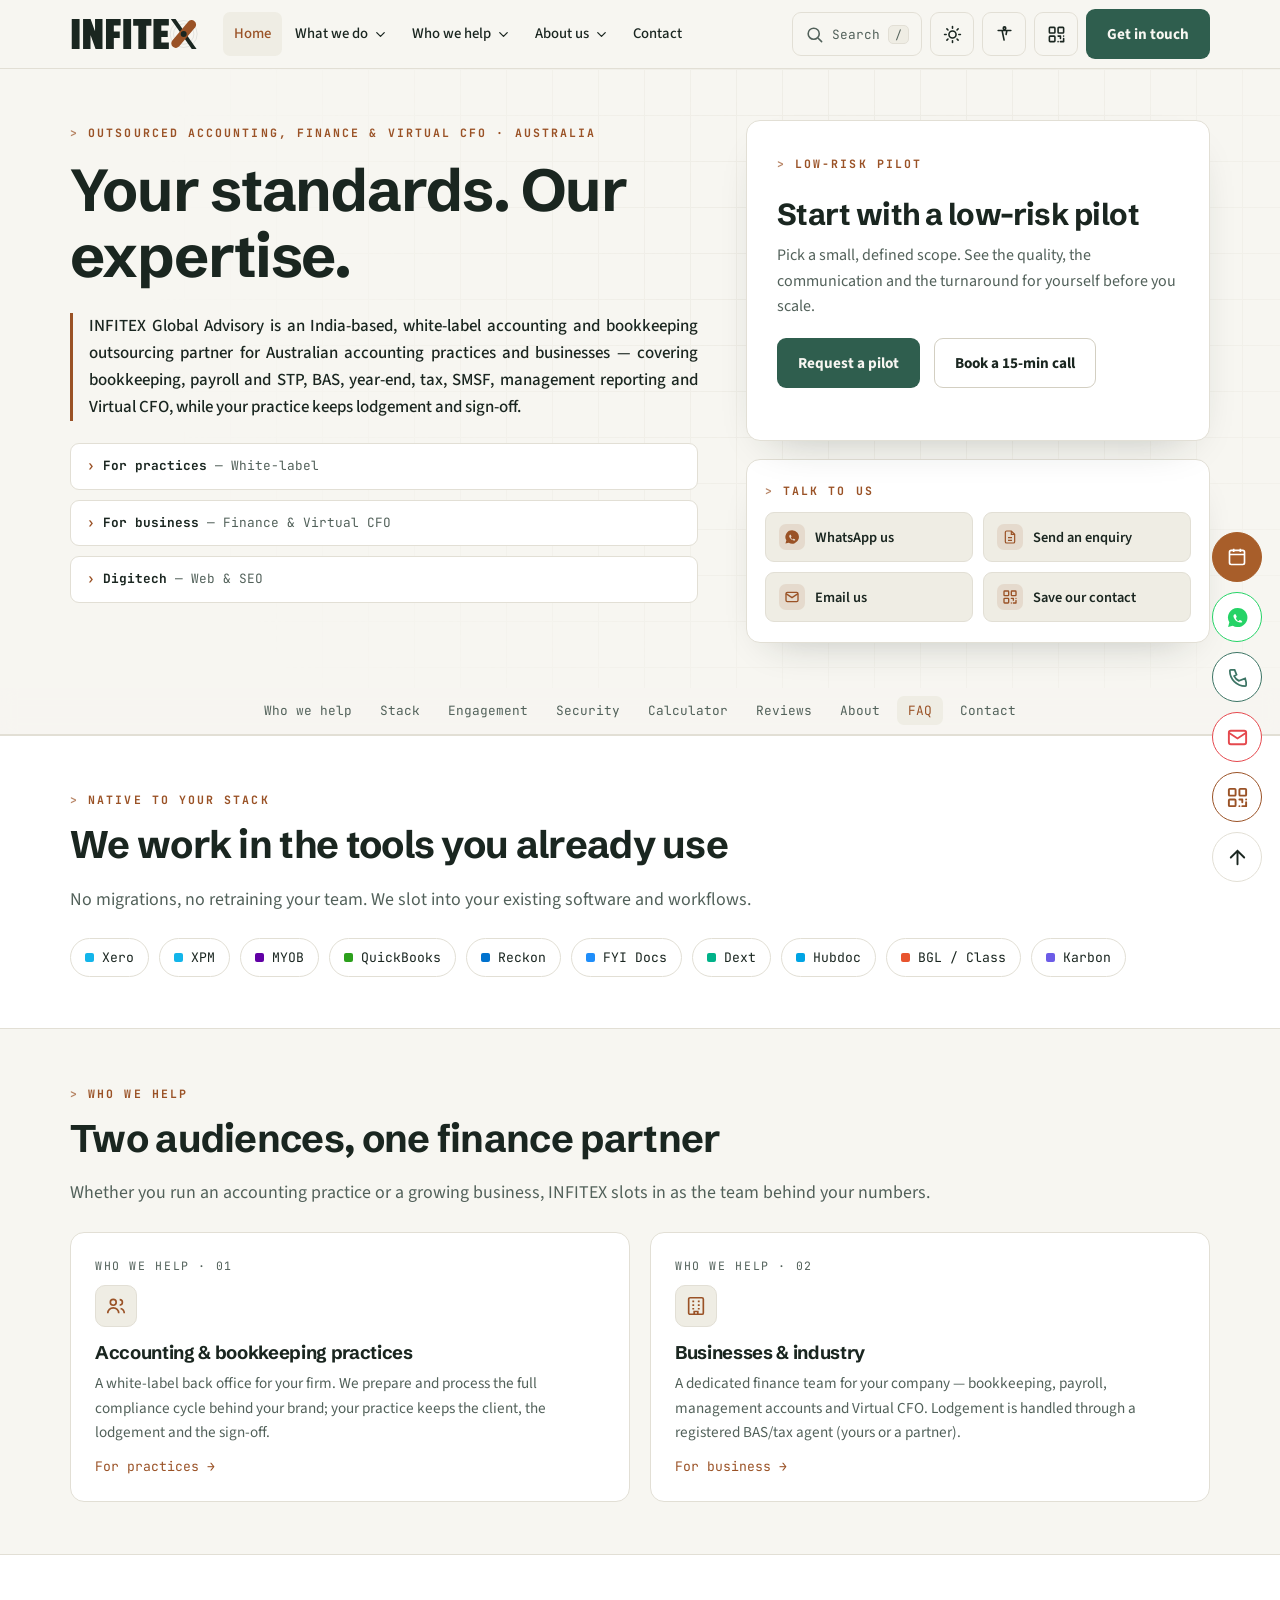
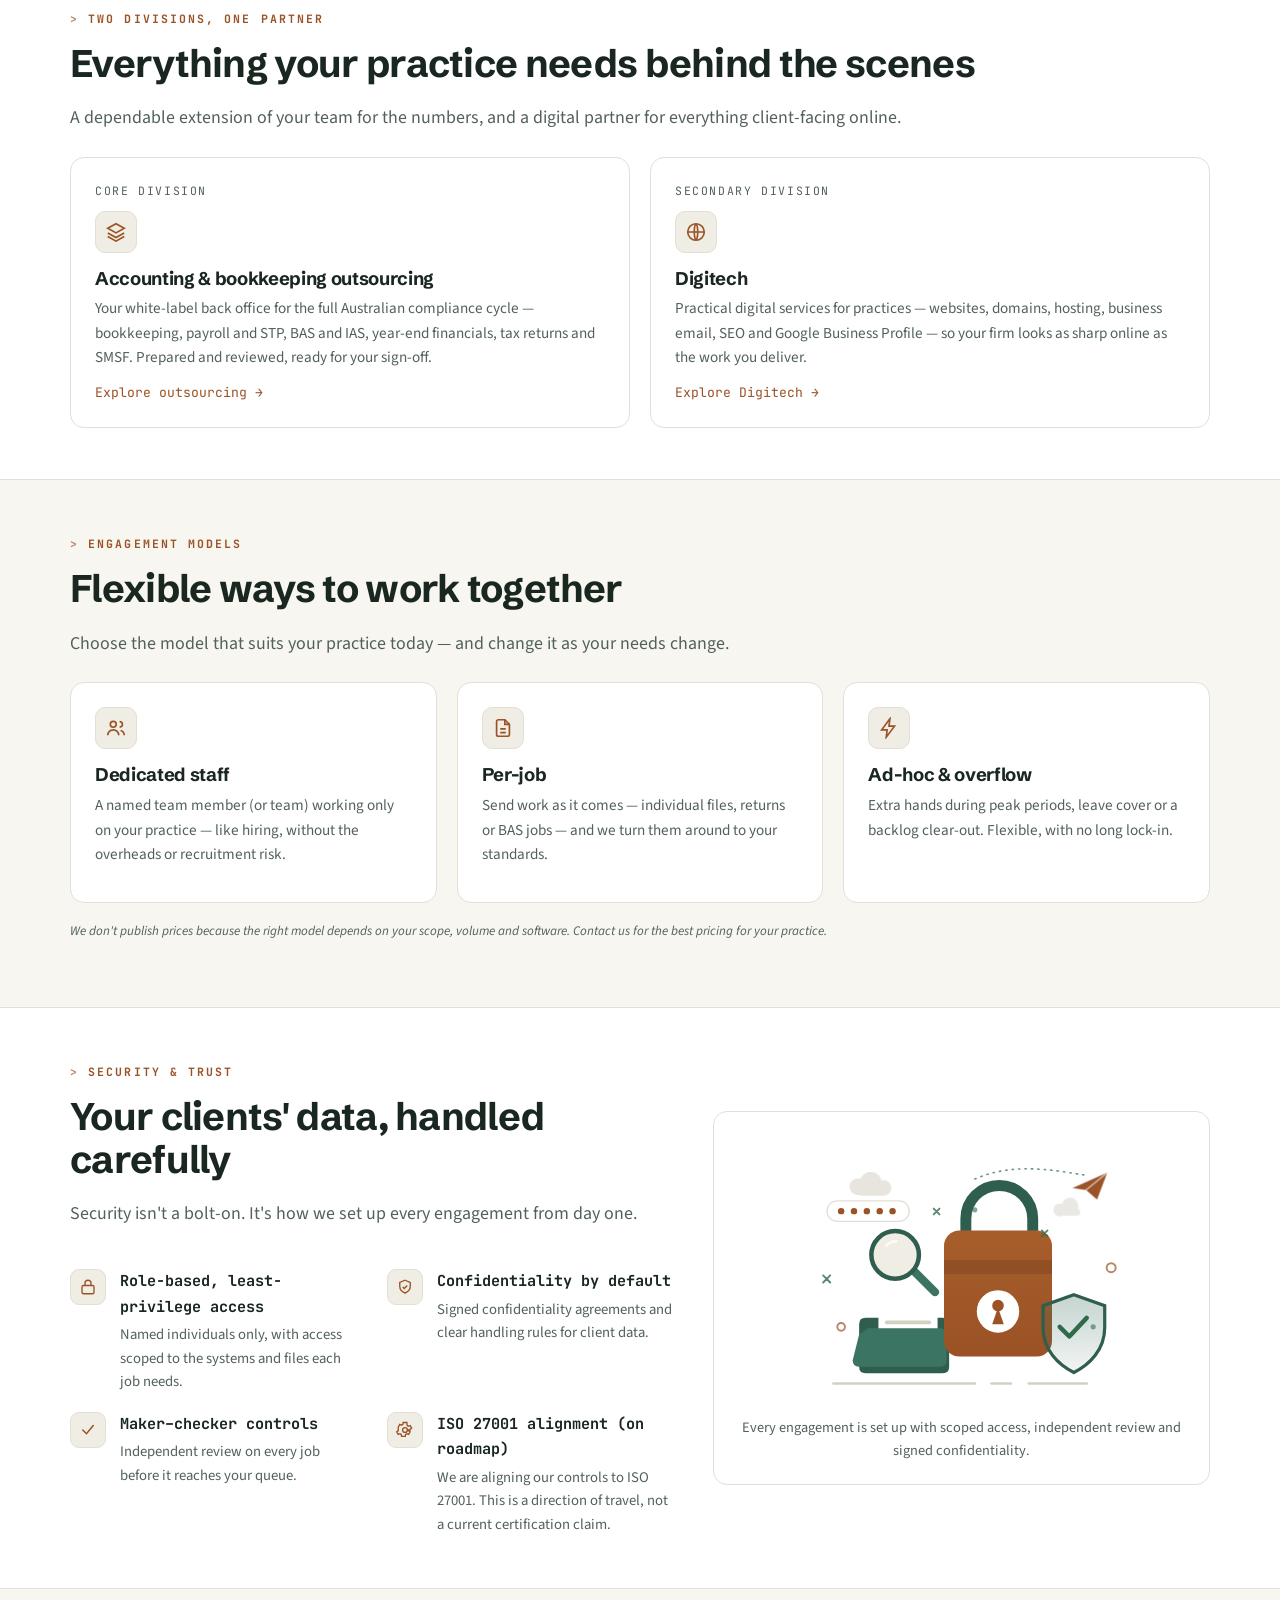
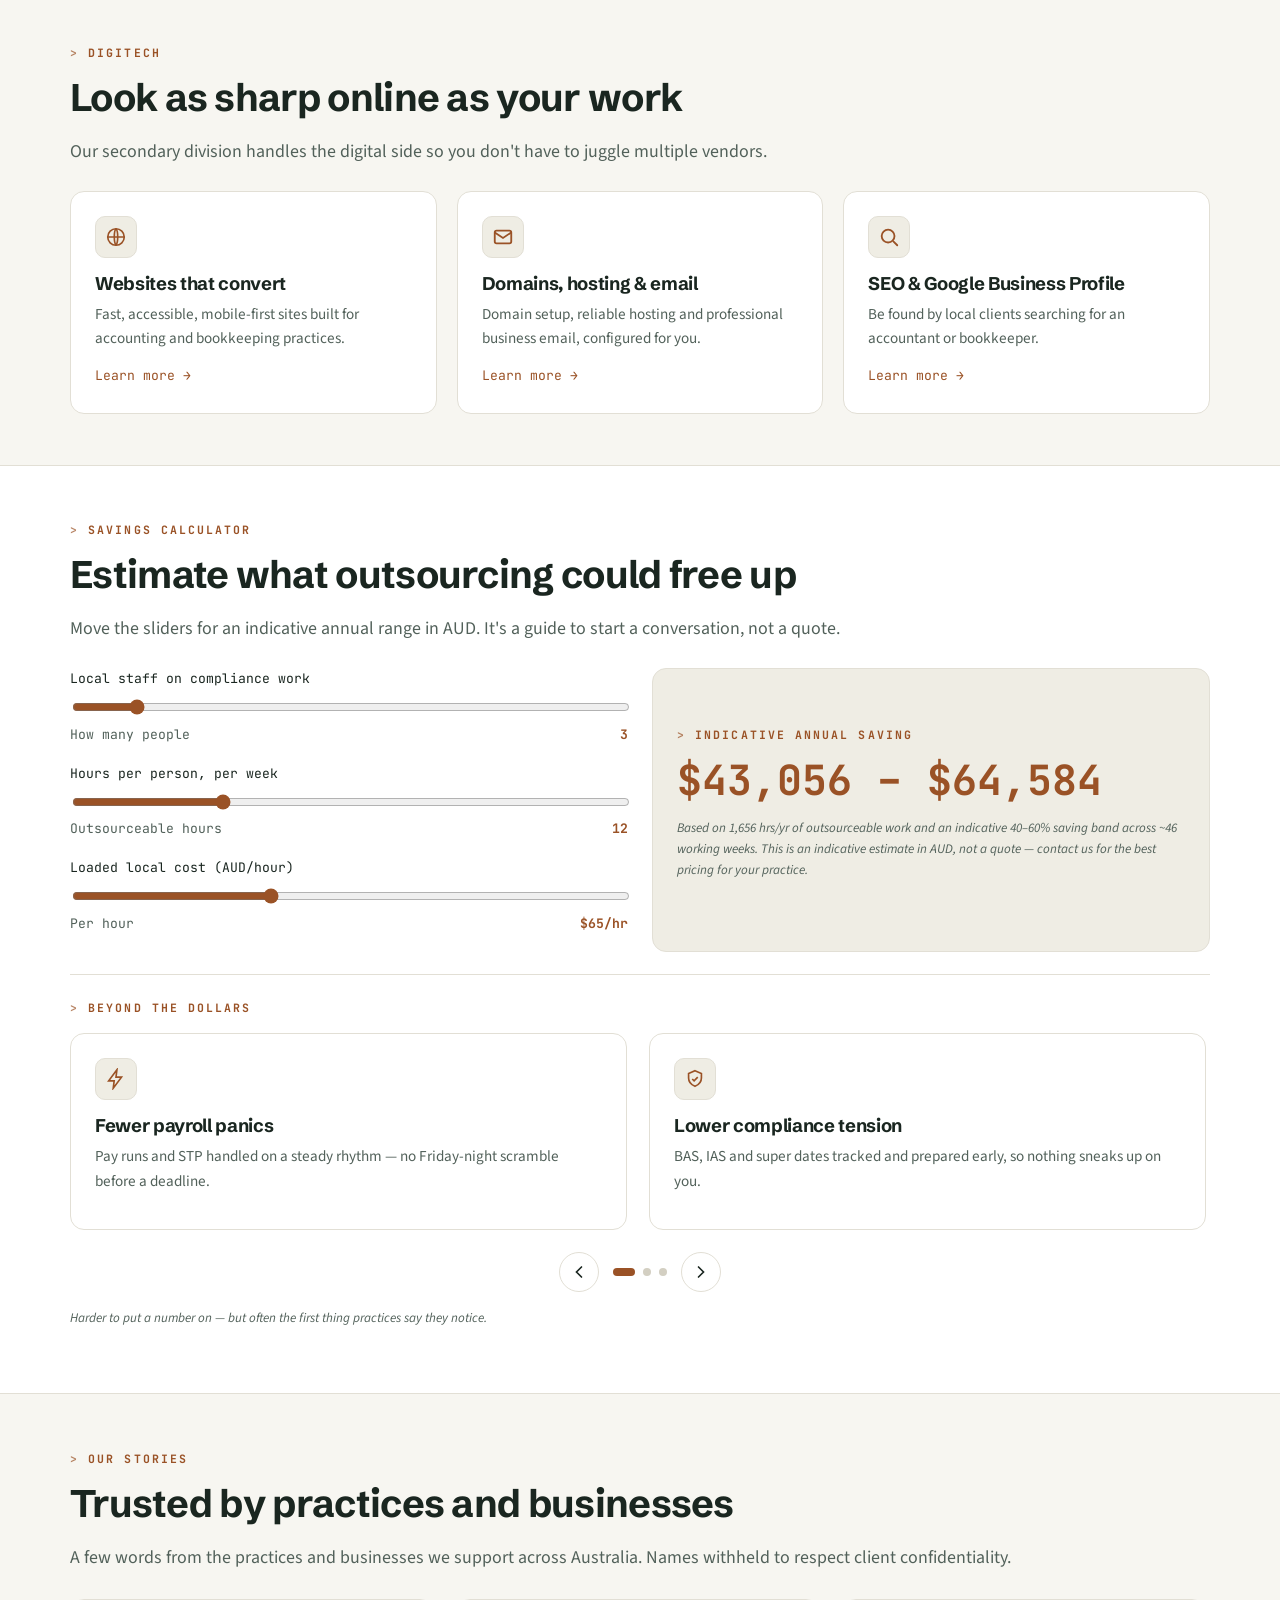
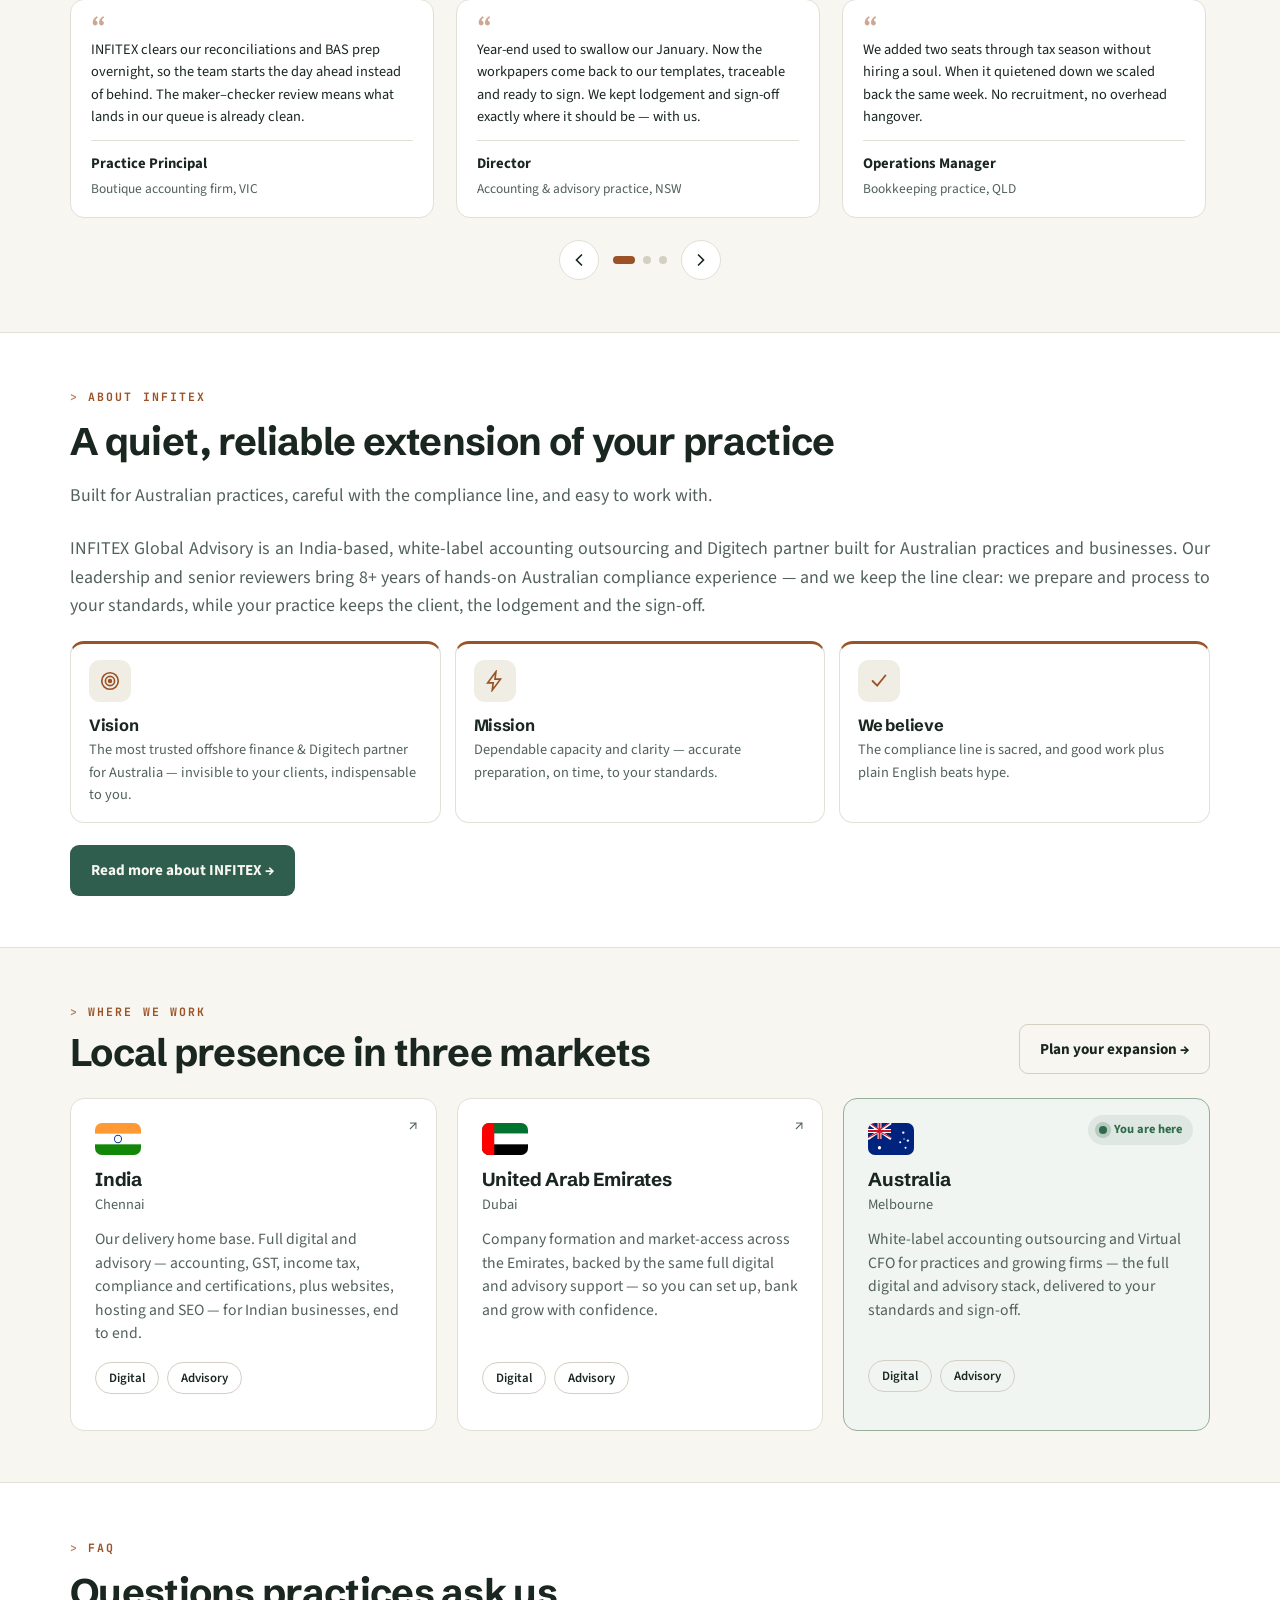
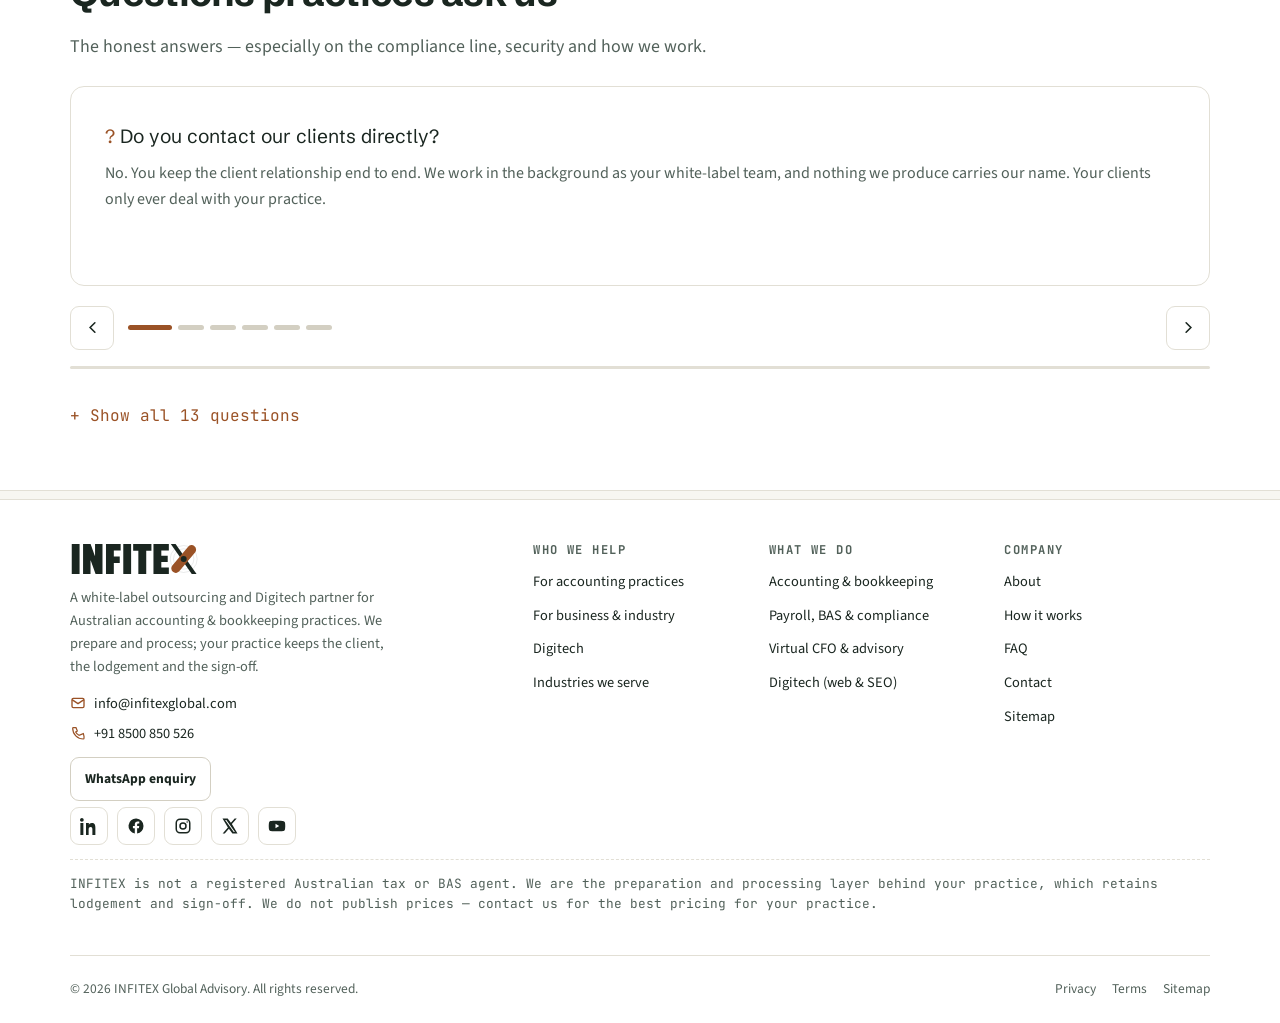
==== commit c6d7844e: "Add files via upload" ====
--- a/index.html
+++ b/index.html
@@ -1,39 +1,39 @@
-<!doctype html><html lang="en-AU"><head><meta charset="utf-8"><meta name="viewport" content="width=device-width,initial-scale=1,viewport-fit=cover"><title>White-label accounting outsourcing, Australia | INFITEX</title><meta name="description" content="White-label accounting, bookkeeping & Virtual CFO outsourcing for Australian practices and businesses. We prepare; you keep lodgement & sign-off."><meta name="author" content="INFITEX Global Advisory"><meta name="robots" content="index,follow,max-image-preview:large,max-snippet:-1,max-video-preview:-1"><link rel="canonical" href="https://infitexglobal.com/index.html"><!-- SEO/GEO verification scaffold — replace PLACEHOLDER tokens after deploy --><meta name="google-site-verification" content="GOOGLE_SITE_VERIFICATION"><!-- <meta name="msvalidate.01" content="BING_SITE_VERIFICATION"> --><!-- <meta name="yandex-verification" content="YANDEX_SITE_VERIFICATION"> --><!-- <meta name="p:domain_verify" content="PINTEREST_SITE_VERIFICATION"> --><meta property="og:type" content="website"><meta property="og:site_name" content="INFITEX Global Advisory"><meta property="og:title" content="White-label accounting outsourcing, Australia | INFITEX"><meta property="og:description" content="White-label accounting, bookkeeping & Virtual CFO outsourcing for Australian practices and businesses. We prepare; you keep lodgement & sign-off."><meta property="og:url" content="https://infitexglobal.com/index.html"><meta property="og:image" content="https://infitexglobal.com/og-image.png"><meta property="og:image:width" content="1200"><meta property="og:image:height" content="630"><meta property="og:image:alt" content="INFITEX Global Advisory — white-label accounting outsourcing for Australian practices"><meta property="og:locale" content="en_AU"><meta name="twitter:card" content="summary_large_image"><meta name="twitter:title" content="White-label accounting outsourcing, Australia | INFITEX"><meta name="twitter:description" content="White-label accounting, bookkeeping & Virtual CFO outsourcing for Australian practices and businesses. We prepare; you keep lodgement & sign-off."><meta name="twitter:image" content="https://infitexglobal.com/og-image.png"><meta name="twitter:image:alt" content="INFITEX Global Advisory"><meta name="theme-color" content="#F7F6F1" media="(prefers-color-scheme: light)"><meta name="theme-color" content="#14211C" media="(prefers-color-scheme: dark)"><link rel="icon" href="favicon.svg" type="image/svg+xml"><link rel="apple-touch-icon" href="favicon.svg"><link rel="sitemap" type="application/xml" title="Sitemap" href="sitemap.xml"><script>(function(){try{var d=document.documentElement;var t=localStorage.getItem('ix-theme')||'light';d.setAttribute('data-theme',t);if(localStorage.getItem('ix-contrast')==='high')d.setAttribute('data-contrast','high');if(localStorage.getItem('ix-grayscale')==='on')d.setAttribute('data-grayscale','on');var ts=localStorage.getItem('ix-textstep');var s=[-2,0,2,4,6];if(ts!==null)d.style.setProperty('--type-scale-step',(s[parseInt(ts,10)]||0)+'px');}catch(e){}})();</script><link rel="preconnect" href="https://fonts.googleapis.com"><link rel="preconnect" href="https://fonts.gstatic.com" crossorigin><link href="https://fonts.googleapis.com/css2?family=Schibsted+Grotesk:wght@500;600;700;800&family=Source+Sans+3:ital,wght@0,400;0,600;1,400&family=JetBrains+Mono:wght@400;500;700&display=swap" rel="stylesheet"><link rel="stylesheet" href="styles.css"><script type="application/ld+json">{"@context":"https://schema.org","@graph":[{"@context":"https://schema.org","@type":"WebPage","@id":"https://infitexglobal.com/index.html#webpage","url":"https://infitexglobal.com/index.html","name":"White-label accounting outsourcing, Australia | INFITEX","description":"White-label accounting, bookkeeping & Virtual CFO outsourcing for Australian practices and businesses. We prepare; you keep lodgement & sign-off.","inLanguage":"en-AU","isPartOf":{"@id":"https://infitexglobal.com/#website"},"about":{"@id":"https://infitexglobal.com/#organization"},"speakable":{"@type":"SpeakableSpecification","cssSelector":["h1",".answer-lede"]}},{"@context":"https://schema.org","@type":"ProfessionalService","@id":"https://infitexglobal.com/#organization","name":"INFITEX Global Advisory","alternateName":"INFITEX","slogan":"A finance team that works to your standards.","description":"INFITEX Global Advisory is an India-based, white-label accounting and bookkeeping outsourcing partner for Australian accounting practices and businesses, covering bookkeeping, payroll and STP, BAS and IAS, year-end financials, tax and SMSF, plus management reporting and Virtual CFO. The client practice always retains lodgement and sign-off. A Digitech division provides websites, business email and SEO.","url":"https://infitexglobal.com/","logo":"https://infitexglobal.com/logo.svg","image":"https://infitexglobal.com/og-image.png","email":"info@infitexglobal.com","telephone":"+91-8500-850-526","priceRange":"Contact for a tailored quote","currenciesAccepted":"AUD","areaServed":{"@type":"Country","name":"Australia"},"knowsLanguage":["en-AU","en"],"availableLanguage":["English"],"knowsAbout":["White-label accounting outsourcing","Bookkeeping","Bank reconciliations","Accounts payable and receivable","Payroll","Single Touch Payroll (STP)","BAS preparation","IAS preparation","Year-end financial statements","Company and trust tax returns","SMSF accounting","BGL","Class","Xero","XPM","MYOB","QuickBooks","Reckon","Karbon","Dext","Hubdoc","FYI Docs","Management reporting","Budgeting and forecasting","Cash-flow forecasting","Virtual CFO","Australian tax compliance"],"serviceType":["Accounting outsourcing","Bookkeeping outsourcing","Payroll outsourcing","BAS and IAS preparation","Virtual CFO","Management reporting","Web design and SEO (Digitech)"],"contactPoint":{"@type":"ContactPoint","contactType":"sales","email":"info@infitexglobal.com","telephone":"+91-8500-850-526","areaServed":"AU","availableLanguage":["en-AU","en"]},"address":{"@type":"PostalAddress","addressCountry":"IN"},"sameAs":["https://www.linkedin.com/company/infitexglobal","https://www.facebook.com/infitexglobal","https://www.instagram.com/infitexglobal","https://x.com/infitexglobal","https://www.youtube.com/@infitexglobal"]},{"@context": "https://schema.org", "@type": "WebSite", "@id": "https://infitexglobal.com/#website", "name": "INFITEX Global Advisory", "url": "https://infitexglobal.com/", "publisher": {"@id": "https://infitexglobal.com/#organization"}, "inLanguage": "en-AU", "potentialAction": {"@type": "SearchAction", "target": {"@type": "EntryPoint", "urlTemplate": "https://infitexglobal.com/index.html?q={search_term_string}"}, "query-input": "required name=search_term_string"}},{"@context": "https://schema.org", "@type": "Service", "serviceType": "White-label accounting & bookkeeping outsourcing", "provider": {"@id": "https://infitexglobal.com/#organization"}, "areaServed": {"@type": "Country", "name": "Australia"}, "description": "White-label preparation and processing across the Australian compliance cycle — bookkeeping, payroll and STP, BAS and IAS, year-end, tax, SMSF — plus management reporting and Virtual CFO. The client practice retains lodgement and sign-off.", "hasOfferCatalog": {"@type": "OfferCatalog", "name": "INFITEX services", "itemListElement": [{"@type": "Offer", "itemOffered": {"@type": "Service", "name": "Accounting & bookkeeping outsourcing"}}, {"@type": "Offer", "itemOffered": {"@type": "Service", "name": "Payroll, BAS & compliance preparation"}}, {"@type": "Offer", "itemOffered": {"@type": "Service", "name": "Virtual CFO & management reporting"}}, {"@type": "Offer", "itemOffered": {"@type": "Service", "name": "Digitech — websites, email & SEO"}}]}},{"@context": "https://schema.org", "@type": "FAQPage", "mainEntity": [{"@type": "Question", "name": "Do you contact our clients directly?", "acceptedAnswer": {"@type": "Answer", "text": "No. You keep the client relationship end to end. We work in the background as your white-label team, and nothing we produce carries our name. Your clients only ever deal with your practice."}}, {"@type": "Question", "name": "Are you a registered Australian tax or BAS agent?", "acceptedAnswer": {"@type": "Answer", "text": "No, and we never present ourselves as one. INFITEX is the preparation and processing layer behind your practice. Your registered agents retain all lodgement and sign-off responsibilities under the Tax Agent Services Act."}}, {"@type": "Question", "name": "Who lodges and signs off the work?", "acceptedAnswer": {"@type": "Answer", "text": "Your practice does. We prepare and process to your standards and hand the work back for your review, sign-off and lodgement. Final professional judgement always stays with you."}}, {"@type": "Question", "name": "What tasks can you take on?", "acceptedAnswer": {"@type": "Answer", "text": "Bookkeeping and reconciliations, accounts payable and receivable, payroll and STP, BAS and IAS preparation, year-end financials, company and trust tax returns, SMSF accounts and clean workpapers behind every job."}}, {"@type": "Question", "name": "Which software do you work in?", "acceptedAnswer": {"@type": "Answer", "text": "The tools you already use — Xero, XPM, MYOB, QuickBooks, Reckon, FYI Docs, Dext, Hubdoc, BGL and Class, and Karbon. We adapt to your stack and workflows rather than asking you to change."}}, {"@type": "Question", "name": "How do you keep our data secure?", "acceptedAnswer": {"@type": "Answer", "text": "Role-based access, named individuals on your jobs, confidentiality agreements and least-privilege access to your systems. We are aligning our controls to ISO 27001 — certification is on our roadmap, not a current claim."}}, {"@type": "Question", "name": "Do you use a maker–checker review?", "acceptedAnswer": {"@type": "Answer", "text": "Yes. Work is prepared by one team member and independently reviewed by another before it reaches you, so what lands in your queue is already checked and traceable."}}, {"@type": "Question", "name": "What turnaround can we expect?", "acceptedAnswer": {"@type": "Answer", "text": "Turnaround depends on scope and volume, and we agree it with you up front. The India–Australia time difference often means work moves overnight, so jobs can be ready for your morning."}}, {"@type": "Question", "name": "Can we start with a trial?", "acceptedAnswer": {"@type": "Answer", "text": "Yes. We recommend a low-risk pilot on a defined scope — a handful of files or one work type — so you can judge quality and fit before scaling up."}}, {"@type": "Question", "name": "Are we locked into a contract?", "acceptedAnswer": {"@type": "Answer", "text": "No long lock-in. We earn the relationship through quality and reliability. Engagement models are flexible and can scale up or down as your practice needs change."}}, {"@type": "Question", "name": "How does the time-zone difference help us?", "acceptedAnswer": {"@type": "Answer", "text": "Work prepared during Australian evening hours can be ready for your team the next morning, which helps smooth peak-period workloads without adding local headcount."}}, {"@type": "Question", "name": "Why don't you publish pricing?", "acceptedAnswer": {"@type": "Answer", "text": "Because the right price depends on your scope, volume and software. We tailor it to your practice rather than forcing you into a fixed tier — contact us for the best pricing for your practice."}}, {"@type": "Question", "name": "Do you also build websites and do SEO?", "acceptedAnswer": {"@type": "Answer", "text": "Yes — through our Digitech division. Websites, domains, hosting, business email, SEO and Google Business Profile, built for accounting and bookkeeping practices."}}]},{"@context":"https://schema.org","@type":"BreadcrumbList","itemListElement":[{"@type":"ListItem","position":1,"name":"Home","item":"https://infitexglobal.com/index.html"}]}]}</script></head><body><a class="skip-link" href="#main">Skip to content</a><header class="site-header"><div class="shell header-inner"><a class="brand" href="index.html" aria-label="INFITEX Global Advisory — home"><svg class="brand-logo" viewBox="0 0 309.3 72.0" role="img" aria-label="INFITEX" focusable="false"><g class="brand-word" transform="translate(0 72.00) scale(0.10465 -0.10465)"><g transform="translate(0.0 0)"><path d="M40 0V688H220V0Z"/></g><g transform="translate(260.0 0)"><path d="M327 0 216 310H211V0H40V688H213L309 421H315V688H486V0Z"/></g><g transform="translate(786.0 0)"><path d="M40 0V688H377V540H220V402H356V254H220V0Z"/></g><g transform="translate(1183.0 0)"><path d="M40 0V688H220V0Z"/></g><g transform="translate(1443.0 0)"><path d="M126 0V535H7V688H426V535H307V0Z"/></g><g transform="translate(1876.0 0)"><path d="M40 0V688H393V540H220V421H367V274H220V148H393V0Z"/></g></g><g class="brand-x"><g class="bx-ring" fill="none"><circle cx="273.11" cy="36.00" r="24.48"/><circle cx="273.11" cy="36.00" r="32.40"/></g><path class="bx-ink" d="M 242.15 0.00 L 253.67 0.00 L 304.07 72.00 L 292.55 72.00 Z"/><rect class="bx-acc" x="262.31" y="-4.32" width="21.60" height="80.64" rx="10.80" transform="rotate(40 273.11 36.00)"/><circle class="bx-dot" cx="273.11" cy="36.00" r="7.20"/></g></svg></a><nav class="nav" aria-label="Primary"><a class="nav-link" href="index.html" aria-current="page">Home</a><div class="nav-item has-mega"><button type="button" class="nav-link nav-trigger" aria-expanded="false" aria-haspopup="true" aria-controls="mega-what-we-do">What we do<svg class="caret" viewBox="0 0 24 24" aria-hidden="true" focusable="false"><path d="M6 9l6 6 6-6" fill="none" stroke="currentColor" stroke-width="2" stroke-linecap="round" stroke-linejoin="round"/></svg></button><div class="mega-panel" id="mega-what-we-do" role="region" aria-label="What we do"><div class="mega-grid"><div class="mega-col"><p class="mega-h">Accounting & bookkeeping</p><ul><li><a href="outsourcing.html#scope"><span class="mega-t">Bookkeeping & reconciliations</span><span class="mega-d">Books kept accurate, coded and reconciled.</span></a></li><li><a href="outsourcing.html#scope"><span class="mega-t">Accounts payable & receivable</span><span class="mega-d">Bills, invoices and debtor follow-up.</span></a></li><li><a href="outsourcing.html#scope"><span class="mega-t">Year-end financials</span><span class="mega-d">Financial statements to your standards.</span></a></li><li><a href="outsourcing.html#scope"><span class="mega-t">Workpapers</span><span class="mega-d">Clean, traceable workpapers behind every job.</span></a></li></ul></div><div class="mega-col"><p class="mega-h">Payroll, BAS & compliance</p><ul><li><a href="outsourcing.html#scope"><span class="mega-t">Payroll & STP</span><span class="mega-d">Pay runs and Single Touch Payroll, ready to lodge.</span></a></li><li><a href="outsourcing.html#scope"><span class="mega-t">BAS / IAS preparation</span><span class="mega-d">Activity statements drafted for your sign-off.</span></a></li><li><a href="outsourcing.html#scope"><span class="mega-t">Company & trust tax returns</span><span class="mega-d">Returns prepared; your agent signs and lodges.</span></a></li><li><a href="outsourcing.html#scope"><span class="mega-t">SMSF accounts (BGL/Class)</span><span class="mega-d">Self-managed super fund accounts & workpapers.</span></a></li></ul></div><div class="mega-col"><p class="mega-h">Advisory & Virtual CFO</p><ul><li><a href="industry.html#vcfo"><span class="mega-t">Virtual CFO</span><span class="mega-d">Senior finance leadership, fractionally.</span></a></li><li><a href="industry.html#what"><span class="mega-t">Management accounts & reporting</span><span class="mega-d">Monthly, decision-ready reporting.</span></a></li><li><a href="industry.html#what"><span class="mega-t">Budgeting & forecasting</span><span class="mega-d">Budgets, rolling forecasts and scenarios.</span></a></li><li><a href="industry.html#vcfo"><span class="mega-t">Cash-flow management</span><span class="mega-d">13-week cash-flow and working-capital visibility.</span></a></li></ul></div><div class="mega-col"><p class="mega-h">Digitech</p><ul><li><a href="digitech.html#services"><span class="mega-t">Web design & build</span><span class="mega-d">Fast, accessible, mobile-first websites.</span></a></li><li><a href="digitech.html#services"><span class="mega-t">Domains, hosting & email</span><span class="mega-d">Set up and managed for you.</span></a></li><li><a href="digitech.html#services"><span class="mega-t">SEO & Google Business Profile</span><span class="mega-d">Be found by local clients.</span></a></li><li><a href="digitech.html#services"><span class="mega-t">Care & maintenance</span><span class="mega-d">Updates, backups and ongoing changes.</span></a></li></ul></div></div></div></div><div class="nav-item has-mega"><button type="button" class="nav-link nav-trigger" aria-expanded="false" aria-haspopup="true" aria-controls="mega-who-we-help">Who we help<svg class="caret" viewBox="0 0 24 24" aria-hidden="true" focusable="false"><path d="M6 9l6 6 6-6" fill="none" stroke="currentColor" stroke-width="2" stroke-linecap="round" stroke-linejoin="round"/></svg></button><div class="mega-panel" id="mega-who-we-help" role="region" aria-label="Who we help"><div class="mega-grid"><div class="mega-col"><p class="mega-h">By audience</p><ul><li><a href="outsourcing.html"><span class="mega-t">For accounting practices</span><span class="mega-d">White-label back office for your firm.</span></a></li><li><a href="industry.html"><span class="mega-t">For business & industry</span><span class="mega-d">A dedicated outsourced finance team.</span></a></li><li><a href="digitech.html"><span class="mega-t">Digitech</span><span class="mega-d">Web, email & SEO for client-facing growth.</span></a></li></ul></div><div class="mega-col"><p class="mega-h">Industries we serve</p><ul><li><a href="industry.html#industries"><span class="mega-t">Construction & trades</span><span class="mega-d">Job costing, payroll and BAS.</span></a></li><li><a href="industry.html#industries"><span class="mega-t">Retail & e-commerce</span><span class="mega-d">High-volume reconciliations and reporting.</span></a></li><li><a href="industry.html#industries"><span class="mega-t">Professional services</span><span class="mega-d">Clean books and management accounts.</span></a></li><li><a href="industry.html#industries"><span class="mega-t">Healthcare & allied health</span><span class="mega-d">Compliant bookkeeping and payroll.</span></a></li></ul></div></div></div></div><div class="nav-item has-mega"><button type="button" class="nav-link nav-trigger" aria-expanded="false" aria-haspopup="true" aria-controls="mega-about-us">About us<svg class="caret" viewBox="0 0 24 24" aria-hidden="true" focusable="false"><path d="M6 9l6 6 6-6" fill="none" stroke="currentColor" stroke-width="2" stroke-linecap="round" stroke-linejoin="round"/></svg></button><div class="mega-panel" id="mega-about-us" role="region" aria-label="About us"><div class="mega-grid"><div class="mega-col"><p class="mega-h">Company</p><ul><li><a href="about.html"><span class="mega-t">About INFITEX</span><span class="mega-d">A dependable extension of your team, native to your stack.</span></a></li><li><a href="about.html#vmb"><span class="mega-t">Vision, mission & values</span><span class="mega-d">What we stand for and how we work.</span></a></li></ul></div><div class="mega-col"><p class="mega-h">Proof & answers</p><ul><li><a href="index.html#testimonials"><span class="mega-t">Our stories</span><span class="mega-d">What practices and businesses say about us.</span></a></li><li><a href="index.html#faq"><span class="mega-t">FAQ</span><span class="mega-d">Honest answers on the compliance line, security and how we work.</span></a></li></ul></div></div></div></div><a class="nav-link" href="contact.html">Contact</a></nav><div class="header-tools"><button class="icon-btn search-btn" data-open-search aria-label="Search the site"><svg viewBox="0 0 24 24" fill="none" stroke="currentColor" stroke-width="2" stroke-linecap="round"><circle cx="11" cy="11" r="7"/><path d="M21 21l-4-4"/></svg><span>Search</span><kbd>/</kbd></button><button class="icon-btn" data-theme-toggle aria-label="Toggle light or dark theme" aria-pressed="false"><svg viewBox="0 0 24 24" fill="none" stroke="currentColor" stroke-width="2" stroke-linecap="round"><circle cx="12" cy="12" r="4.5"/><path d="M12 2v2M12 20v2M2 12h2M20 12h2M4.9 4.9l1.4 1.4M17.7 17.7l1.4 1.4M19.1 4.9l-1.4 1.4M6.3 17.7l-1.4 1.4"/></svg></button><button class="icon-btn" data-open-a11y aria-label="Open accessibility settings"><svg viewBox="0 0 24 24" fill="none" stroke="currentColor" stroke-width="2" stroke-linecap="round"><circle cx="12" cy="4" r="1.6"/><path d="M4 7h16M9 7l1 5 1.5 7M15 7l-1 5"/></svg></button><button class="icon-btn qr-header-btn" data-open-qr aria-label="Show QR code to save our contact" title="Save our contact (QR)"><svg viewBox="0 0 24 24" fill="none" stroke="currentColor" stroke-width="2" stroke-linecap="round" stroke-linejoin="round"><rect x="3" y="3" width="7" height="7" rx="1"/><rect x="14" y="3" width="7" height="7" rx="1"/><rect x="3" y="14" width="7" height="7" rx="1"/><path d="M14 14h3v3M21 14v.01M14 21h.01M17 21h4v-4M21 17v.01"/></svg></button><a class="btn btn-primary header-cta" href="contact.html">Get in touch</a><button class="icon-btn hamburger" data-open-nav aria-label="Open menu" aria-expanded="false"><svg viewBox="0 0 24 24" fill="none" stroke="currentColor" stroke-width="2" stroke-linecap="round"><path d="M3 6h18M3 12h18M3 18h18"/></svg></button></div></div></header><div class="mobile-nav" id="mobileNav" aria-hidden="true"><div class="mobile-nav-top"><a class="brand" href="index.html" aria-label="INFITEX home"><svg class="brand-logo" viewBox="0 0 309.3 72.0" role="img" aria-label="INFITEX" focusable="false"><g class="brand-word" transform="translate(0 72.00) scale(0.10465 -0.10465)"><g transform="translate(0.0 0)"><path d="M40 0V688H220V0Z"/></g><g transform="translate(260.0 0)"><path d="M327 0 216 310H211V0H40V688H213L309 421H315V688H486V0Z"/></g><g transform="translate(786.0 0)"><path d="M40 0V688H377V540H220V402H356V254H220V0Z"/></g><g transform="translate(1183.0 0)"><path d="M40 0V688H220V0Z"/></g><g transform="translate(1443.0 0)"><path d="M126 0V535H7V688H426V535H307V0Z"/></g><g transform="translate(1876.0 0)"><path d="M40 0V688H393V540H220V421H367V274H220V148H393V0Z"/></g></g><g class="brand-x"><g class="bx-ring" fill="none"><circle cx="273.11" cy="36.00" r="24.48"/><circle cx="273.11" cy="36.00" r="32.40"/></g><path class="bx-ink" d="M 242.15 0.00 L 253.67 0.00 L 304.07 72.00 L 292.55 72.00 Z"/><rect class="bx-acc" x="262.31" y="-4.32" width="21.60" height="80.64" rx="10.80" transform="rotate(40 273.11 36.00)"/><circle class="bx-dot" cx="273.11" cy="36.00" r="7.20"/></g></svg></a><button class="icon-btn" data-close-nav aria-label="Close menu"><svg viewBox="0 0 24 24" fill="none" stroke="currentColor" stroke-width="2" stroke-linecap="round"><path d="M6 6l12 12M18 6L6 18"/></svg></button></div><nav aria-label="Mobile"><a class="m-link" href="index.html">Home</a><div class="m-acc"><button type="button" class="m-acc-btn" aria-expanded="false" aria-controls="macc-what-we-do">What we do<svg class="caret" viewBox="0 0 24 24" aria-hidden="true" focusable="false"><path d="M6 9l6 6 6-6" fill="none" stroke="currentColor" stroke-width="2" stroke-linecap="round" stroke-linejoin="round"/></svg></button><div class="m-acc-panel" id="macc-what-we-do"><p class="m-group">Accounting & bookkeeping</p><a class="m-sublink" href="outsourcing.html#scope">Bookkeeping & reconciliations</a><a class="m-sublink" href="outsourcing.html#scope">Accounts payable & receivable</a><a class="m-sublink" href="outsourcing.html#scope">Year-end financials</a><a class="m-sublink" href="outsourcing.html#scope">Workpapers</a><p class="m-group">Payroll, BAS & compliance</p><a class="m-sublink" href="outsourcing.html#scope">Payroll & STP</a><a class="m-sublink" href="outsourcing.html#scope">BAS / IAS preparation</a><a class="m-sublink" href="outsourcing.html#scope">Company & trust tax returns</a><a class="m-sublink" href="outsourcing.html#scope">SMSF accounts (BGL/Class)</a><p class="m-group">Advisory & Virtual CFO</p><a class="m-sublink" href="industry.html#vcfo">Virtual CFO</a><a class="m-sublink" href="industry.html#what">Management accounts & reporting</a><a class="m-sublink" href="industry.html#what">Budgeting & forecasting</a><a class="m-sublink" href="industry.html#vcfo">Cash-flow management</a><p class="m-group">Digitech</p><a class="m-sublink" href="digitech.html#services">Web design & build</a><a class="m-sublink" href="digitech.html#services">Domains, hosting & email</a><a class="m-sublink" href="digitech.html#services">SEO & Google Business Profile</a><a class="m-sublink" href="digitech.html#services">Care & maintenance</a></div></div><div class="m-acc"><button type="button" class="m-acc-btn" aria-expanded="false" aria-controls="macc-who-we-help">Who we help<svg class="caret" viewBox="0 0 24 24" aria-hidden="true" focusable="false"><path d="M6 9l6 6 6-6" fill="none" stroke="currentColor" stroke-width="2" stroke-linecap="round" stroke-linejoin="round"/></svg></button><div class="m-acc-panel" id="macc-who-we-help"><p class="m-group">By audience</p><a class="m-sublink" href="outsourcing.html">For accounting practices</a><a class="m-sublink" href="industry.html">For business & industry</a><a class="m-sublink" href="digitech.html">Digitech</a><p class="m-group">Industries we serve</p><a class="m-sublink" href="industry.html#industries">Construction & trades</a><a class="m-sublink" href="industry.html#industries">Retail & e-commerce</a><a class="m-sublink" href="industry.html#industries">Professional services</a><a class="m-sublink" href="industry.html#industries">Healthcare & allied health</a></div></div><div class="m-acc"><button type="button" class="m-acc-btn" aria-expanded="false" aria-controls="macc-about-us">About us<svg class="caret" viewBox="0 0 24 24" aria-hidden="true" focusable="false"><path d="M6 9l6 6 6-6" fill="none" stroke="currentColor" stroke-width="2" stroke-linecap="round" stroke-linejoin="round"/></svg></button><div class="m-acc-panel" id="macc-about-us"><p class="m-group">Company</p><a class="m-sublink" href="about.html">About INFITEX</a><a class="m-sublink" href="about.html#vmb">Vision, mission & values</a><p class="m-group">Proof & answers</p><a class="m-sublink" href="index.html#testimonials">Our stories</a><a class="m-sublink" href="index.html#faq">FAQ</a></div></div><a class="m-link" href="contact.html">Contact</a></nav><div style="margin-top:24px;display:flex;gap:10px;flex-wrap:wrap"><button class="btn btn-ghost" data-open-wa>WhatsApp us</button><a class="btn btn-primary" href="contact.html">Get in touch</a></div></div><main id="main"><section class="hero hero-grid" id="top"><div class="shell"><div class="hero-inner"><div><span class="eyebrow">Outsourced accounting, finance &amp; Virtual CFO · Australia</span><h1>Your standards. Our expertise.</h1><p class="answer-lede">INFITEX Global Advisory is an India-based, white-label accounting and bookkeeping outsourcing partner for Australian accounting practices and businesses — covering bookkeeping, payroll and STP, BAS, year-end, tax, SMSF, management reporting and Virtual CFO, while your practice keeps lodgement and sign-off.</p><ul class="hero-paths hero-paths--list"><li><a class="path-chip" href="outsourcing.html"><b>For practices</b> <span>— White-label</span></a></li><li><a class="path-chip" href="industry.html"><b>For business</b> <span>— Finance &amp; Virtual CFO</span></a></li><li><a class="path-chip" href="digitech.html"><b>Digitech</b> <span>— Web &amp; SEO</span></a></li></ul></div><div class="hero-aside"><aside class="hero-pilot" aria-labelledby="hero-pilot-title"><span class="eyebrow">Low-risk pilot</span><h2 id="hero-pilot-title">Start with a low-risk pilot</h2><p>Pick a small, defined scope. See the quality, the communication and the turnaround for yourself before you scale.</p><div class="hero-cta"><a class="btn btn-primary" href="contact.html">Request a pilot</a><a class="btn btn-ghost" data-booking href="contact.html">Book a 15-min call</a></div></aside><div class="hero-contact" aria-label="Quick contact options"><span class="eyebrow">Talk to us</span><div class="hero-contact-actions"><button type="button" class="hc-btn" data-open-wa><span class="hc-ic"><svg viewBox="0 0 24 24" fill="currentColor"><path d="M12 2a9.9 9.9 0 0 0-8.5 15l-1.3 4.8 4.9-1.3A10 10 0 1 0 12 2Zm5.6 14.1c-.2.6-1.2 1.2-1.7 1.2s-1 .2-3.3-.7-3.7-3.2-3.8-3.4-1-1.3-1-2.4.6-1.7.8-1.9.4-.3.6-.3h.5c.2 0 .4 0 .6.5l.8 1.9c.1.2.1.4 0 .5l-.3.5-.4.4c-.1.1-.3.3-.1.5l.9 1.4c.6.9 1.4 1.2 1.6 1.3s.4.1.5 0l.7-.8c.2-.2.3-.2.5-.1l1.7.8c.2.1.4.2.4.3.1.2.1.7-.1 1.3Z"/></svg></span><span>WhatsApp us</span></button><a class="hc-btn" href="contact.html"><span class="hc-ic"><svg viewBox="0 0 24 24" fill="none" stroke="currentColor" stroke-width="1.8"><path d="M14 3H7a2 2 0 0 0-2 2v14a2 2 0 0 0 2 2h10a2 2 0 0 0 2-2V8l-5-5Z"/><path d="M14 3v5h5M9 13h6M9 17h6"/></svg></span><span>Send an enquiry</span></a><button type="button" class="hc-btn" data-open-mail><span class="hc-ic"><svg viewBox="0 0 24 24" fill="none" stroke="currentColor" stroke-width="2"><rect x="3" y="5" width="18" height="14" rx="2"/><path d="M3 7l9 6 9-6"/></svg></span><span>Email us</span></button><button type="button" class="hc-btn" data-open-qr><span class="hc-ic"><svg viewBox="0 0 24 24" fill="none" stroke="currentColor" stroke-width="2" stroke-linecap="round" stroke-linejoin="round"><rect x="3" y="3" width="7" height="7" rx="1"/><rect x="14" y="3" width="7" height="7" rx="1"/><rect x="3" y="14" width="7" height="7" rx="1"/><path d="M14 14h3v3M21 14v.01M14 21h.01M17 21h4v-4M21 17v.01"/></svg></span><span>Save our contact</span></button></div></div></div></div></div></section><nav class="section-nav" aria-label="On this page"><div class="shell"><ul><li><a href="#who">Who we help</a></li><li><a href="#stack">Stack</a></li><li><a href="#engagement">Engagement</a></li><li><a href="#security">Security</a></li><li><a href="#calculator">Calculator</a></li><li><a href="#testimonials">Reviews</a></li><li><a href="#about">About</a></li><li><a href="#faq">FAQ</a></li><li><a href="contact.html">Contact</a></li></ul></div></nav><section class="section alt" id="stack" aria-labelledby="stack-title"><div class="shell"><div class="section-head"><span class="eyebrow">Native to your stack</span><h2 class="section-title" id="stack-title">We work in the tools you already use</h2><p class="lead" data-tw>No migrations, no retraining your team. We slot into your existing software and workflows.</p></div><div class="stack-strip"><span class="stack-chip"><span class="dot" style="background:#13B5EA"></span>Xero</span><span class="stack-chip"><span class="dot" style="background:#13B5EA"></span>XPM</span><span class="stack-chip"><span class="dot" style="background:#6100A5"></span>MYOB</span><span class="stack-chip"><span class="dot" style="background:#2CA01C"></span>QuickBooks</span><span class="stack-chip"><span class="dot" style="background:#0072CE"></span>Reckon</span><span class="stack-chip"><span class="dot" style="background:#1F8EFA"></span>FYI Docs</span><span class="stack-chip"><span class="dot" style="background:#00B289"></span>Dext</span><span class="stack-chip"><span class="dot" style="background:#00A4E4"></span>Hubdoc</span><span class="stack-chip"><span class="dot" style="background:#E8542E"></span>BGL / Class</span><span class="stack-chip"><span class="dot" style="background:#6C5CE7"></span>Karbon</span></div></div></section><section class="section" id="who" aria-labelledby="who-title"><div class="shell"><div class="section-head"><span class="eyebrow">Who we help</span><h2 class="section-title" id="who-title">Two audiences, one finance partner</h2><p class="lead" data-tw>Whether you run an accounting practice or a growing business, INFITEX slots in as the team behind your numbers.</p></div><div class="grid grid-2"><article class="division card"><span class="tag">Who we help · 01</span><div class="ico"><svg viewBox="0 0 24 24" fill="none" stroke="currentColor" stroke-width="1.8"><circle cx="9" cy="8" r="3.2"/><path d="M3 20a6 6 0 0 1 12 0M16 5a3 3 0 0 1 0 6M21 20a5.5 5.5 0 0 0-4-5.3"/></svg></div><h3>Accounting &amp; bookkeeping practices</h3><p>A white-label back office for your firm. We prepare and process the full compliance cycle behind your brand; your practice keeps the client, the lodgement and the sign-off.</p><a class="more" href="outsourcing.html">For practices →</a></article><article class="division card"><span class="tag">Who we help · 02</span><div class="ico"><svg viewBox="0 0 24 24" fill="none" stroke="currentColor" stroke-width="1.8"><rect x="4" y="3" width="16" height="18" rx="1.5"/><path d="M8 7h2M14 7h2M8 11h2M14 11h2M8 15h2M14 15h2M10 21v-3h4v3"/></svg></div><h3>Businesses &amp; industry</h3><p>A dedicated finance team for your company — bookkeeping, payroll, management accounts and Virtual CFO. Lodgement is handled through a registered BAS/tax agent (yours or a partner).</p><a class="more" href="industry.html">For business →</a></article></div></div></section><section class="section alt" id="divisions" aria-labelledby="divisions-title"><div class="shell"><div class="section-head"><span class="eyebrow">Two divisions, one partner</span><h2 class="section-title" id="divisions-title">Everything your practice needs behind the scenes</h2><p class="lead" data-tw>A dependable extension of your team for the numbers, and a digital partner for everything client-facing online.</p></div><div class="grid grid-2"><article class="division card"><span class="tag">Core division</span><div class="ico"><svg viewBox="0 0 24 24" fill="none" stroke="currentColor" stroke-width="1.8"><path d="M12 3l9 5-9 5-9-5 9-5Z"/><path d="M3 13l9 5 9-5M3 17l9 5 9-5"/></svg></div><h3>Accounting &amp; bookkeeping outsourcing</h3><p>Your white-label back office for the full Australian compliance cycle — bookkeeping, payroll and STP, BAS and IAS, year-end financials, tax returns and SMSF. Prepared and reviewed, ready for your sign-off.</p><a class="more" href="outsourcing.html">Explore outsourcing →</a></article><article class="division card"><span class="tag">Secondary division</span><div class="ico"><svg viewBox="0 0 24 24" fill="none" stroke="currentColor" stroke-width="1.8"><circle cx="12" cy="12" r="9"/><path d="M3 12h18M12 3c2.5 2.5 2.5 15 0 18M12 3c-2.5 2.5-2.5 15 0 18"/></svg></div><h3>Digitech</h3><p>Practical digital services for practices — websites, domains, hosting, business email, SEO and Google Business Profile — so your firm looks as sharp online as the work you deliver.</p><a class="more" href="digitech.html">Explore Digitech →</a></article></div></div></section><section class="section" id="engagement" aria-labelledby="engagement-title"><div class="shell"><div class="section-head"><span class="eyebrow">Engagement models</span><h2 class="section-title" id="engagement-title">Flexible ways to work together</h2><p class="lead" data-tw>Choose the model that suits your practice today — and change it as your needs change.</p></div><div class="grid grid-3"><article class="card"><div class="ico"><svg viewBox="0 0 24 24" fill="none" stroke="currentColor" stroke-width="1.8"><circle cx="9" cy="8" r="3.2"/><path d="M3 20a6 6 0 0 1 12 0M16 5a3 3 0 0 1 0 6M21 20a5.5 5.5 0 0 0-4-5.3"/></svg></div><h3>Dedicated staff</h3><p>A named team member (or team) working only on your practice — like hiring, without the overheads or recruitment risk.</p></article><article class="card"><div class="ico"><svg viewBox="0 0 24 24" fill="none" stroke="currentColor" stroke-width="1.8"><path d="M14 3H7a2 2 0 0 0-2 2v14a2 2 0 0 0 2 2h10a2 2 0 0 0 2-2V8l-5-5Z"/><path d="M14 3v5h5M9 13h6M9 17h6"/></svg></div><h3>Per-job</h3><p>Send work as it comes — individual files, returns or BAS jobs — and we turn them around to your standards.</p></article><article class="card"><div class="ico"><svg viewBox="0 0 24 24" fill="none" stroke="currentColor" stroke-width="1.8"><path d="M13 2L4 14h6l-1 8 9-12h-6l1-8Z"/></svg></div><h3>Ad-hoc &amp; overflow</h3><p>Extra hands during peak periods, leave cover or a backlog clear-out. Flexible, with no long lock-in.</p></article></div><p class="note" style="margin-top:18px">We don't publish prices because the right model depends on your scope, volume and software. Contact us for the best pricing for your practice.</p></div></section><section class="section alt" id="security" aria-labelledby="security-title"><div class="shell"><div class="split-2 split-2--rev sec-split"><div class="sec-main"><div class="section-head" style="margin-bottom:22px"><span class="eyebrow">Security &amp; trust</span><h2 class="section-title" id="security-title">Your clients' data, handled carefully</h2><p class="lead" data-tw>Security isn't a bolt-on. It's how we set up every engagement from day one.</p></div><ul class="feature-list feature-grid-2"><li><div class="ico"><svg viewBox="0 0 24 24" fill="none" stroke="currentColor" stroke-width="1.8"><rect x="4" y="10" width="16" height="11" rx="2"/><path d="M8 10V7a4 4 0 0 1 8 0v3"/></svg></div><div><b>Role-based, least-privilege access</b><p>Named individuals only, with access scoped to the systems and files each job needs.</p></div></li><li><div class="ico"><svg viewBox="0 0 24 24" fill="none" stroke="currentColor" stroke-width="1.8"><path d="M12 3l7 3v5c0 4.4-3 7.4-7 9-4-1.6-7-4.6-7-9V6l7-3z"/><path d="M9 12l2 2 4-4"/></svg></div><div><b>Confidentiality by default</b><p>Signed confidentiality agreements and clear handling rules for client data.</p></div></li><li><div class="ico"><svg viewBox="0 0 24 24" fill="none" stroke="currentColor" stroke-width="2" stroke-linecap="round"><path d="M5 12l5 5 9-11"/></svg></div><div><b>Maker–checker controls</b><p>Independent review on every job before it reaches your queue.</p></div></li><li><div class="ico"><svg viewBox="0 0 24 24" fill="none" stroke="currentColor" stroke-width="1.8"><circle cx="12" cy="12" r="3.2"/><path d="M19 12a7 7 0 0 0-.1-1l2-1.5-2-3.4-2.3 1a7 7 0 0 0-1.7-1L14.5 2h-5l-.4 2.6a7 7 0 0 0-1.7 1l-2.3-1-2 3.4L3 11a7 7 0 0 0 0 2l-2 1.5 2 3.4 2.3-1a7 7 0 0 0 1.7 1l.4 2.6h5l.4-2.6a7 7 0 0 0 1.7-1l2.3 1 2-3.4-2-1.5a7 7 0 0 0 .1-1Z"/></svg></div><div><b>ISO 27001 alignment (on roadmap)</b><p>We are aligning our controls to ISO 27001. This is a direction of travel, not a current certification claim.</p></div></li></ul></div><div class="sec-visual" aria-hidden="true"><svg viewBox="0 0 560 420" role="img" xmlns="http://www.w3.org/2000/svg"><defs><linearGradient id="secVault" x1="0" y1="0" x2="0" y2="1"><stop offset="0" stop-color="var(--accent-fill)"/><stop offset="1" stop-color="var(--accent)"/></linearGradient><linearGradient id="secShield" x1="0" y1="0" x2="0" y2="1"><stop offset="0" stop-color="var(--primary-2)" stop-opacity=".30"/><stop offset="1" stop-color="var(--primary)" stop-opacity=".06"/></linearGradient></defs><path d="M300 70 C 360 44, 420 56, 472 64" fill="none" stroke="var(--accent-2)" stroke-width="2.5" stroke-dasharray="2 8" stroke-linecap="round" opacity=".7"/><g fill="var(--line-2)" opacity=".55"><g><circle cx="118" cy="82" r="13"/><circle cx="138" cy="76" r="17"/><circle cx="158" cy="84" r="12"/><rect x="116" y="82" width="46" height="14" rx="7"/></g><g opacity=".85"><circle cx="432" cy="118" r="10"/><circle cx="448" cy="112" r="13"/><rect x="430" y="116" width="34" height="11" rx="5.5"/></g></g><g><path d="M452 84 l54 -24 -16 42 -17 -15 -21 -3z" fill="var(--accent)"/><path d="M506 60 l-33 27 -4 18" fill="none" stroke="var(--bg-2)" stroke-width="2.5" stroke-linejoin="round" opacity=".55"/></g><g><rect x="70" y="104" width="128" height="32" rx="16" fill="var(--bg-2)" stroke="var(--line)" stroke-width="2"/><g fill="var(--accent)"><circle cx="92" cy="120" r="5"/><circle cx="112" cy="120" r="5"/><circle cx="132" cy="120" r="5"/><circle cx="152" cy="120" r="5"/><circle cx="172" cy="120" r="5"/></g></g><g stroke="var(--line-2)" stroke-width="4" stroke-linecap="round"><path d="M80 388 H300"/><path d="M326 388 H356"/><path d="M384 388 H474"/></g><g><path d="M120 296 q0 -10 10 -10 h120 q10 0 10 10 v66 q0 10 -10 10 h-120 q-10 0 -10 -10 z" fill="var(--primary)"/><rect x="150" y="276" width="92" height="58" rx="5" fill="var(--bg-2)"/><g fill="var(--line-2)"><rect x="160" y="290" width="72" height="6" rx="3"/><rect x="160" y="304" width="56" height="6" rx="3"/></g><path d="M120 312 l14 -10 h112 q10 0 10 10 v40 q0 10 -10 10 h-126 q-10 0 -10 -10 z" fill="var(--primary-2)"/></g><g><line x1="203" y1="211" x2="238" y2="246" stroke="var(--primary-2)" stroke-width="13" stroke-linecap="round"/><circle cx="176" cy="188" r="37" fill="var(--bg-3)" stroke="var(--primary)" stroke-width="7"/><path d="M162 174 a20 20 0 0 1 16 -7" fill="none" stroke="var(--bg-2)" stroke-width="4" stroke-linecap="round" opacity=".7"/></g><path d="M286 152 v-20 a52 52 0 0 1 104 0 v20" fill="none" stroke="var(--primary)" stroke-width="17" stroke-linecap="round"/><rect x="252" y="150" width="168" height="196" rx="24" fill="url(#secVault)"/><rect x="252" y="196" width="168" height="22" fill="#000" fill-opacity=".12"/><circle cx="336" cy="276" r="33" fill="var(--bg-2)"/><circle cx="336" cy="267" r="9" fill="var(--accent)"/><path d="M336 270 l9 26 h-18 z" fill="var(--accent)"/><path d="M454 250 l48 17 v34 c0 35 -24 58 -48 70 -24 -12 -48 -35 -48 -70 v-34 z" fill="url(#secShield)" stroke="var(--primary)" stroke-width="5"/><path d="M432 300 l15 15 27 -29" fill="none" stroke="var(--positive)" stroke-width="7" stroke-linecap="round" stroke-linejoin="round"/><g stroke="var(--accent-2)" stroke-width="3" stroke-linecap="round" opacity=".8"><path d="M64 220 l11 11 M75 220 l-11 11"/><path d="M236 116 l9 9 M245 116 l-9 9"/><path d="M404 150 l9 9 M413 150 l-9 9"/></g><g fill="none" stroke="var(--accent)" stroke-width="3" opacity=".7"><circle cx="512" cy="208" r="7"/><circle cx="92" cy="300" r="6"/></g><g fill="var(--accent-2)" opacity=".6"><circle cx="300" cy="118" r="4"/><circle cx="484" cy="300" r="4"/></g></svg><p class="sec-cap">Every engagement is set up with scoped access, independent review and signed confidentiality.</p></div></div></div></section><section class="section" id="digitech" aria-labelledby="digitech-title"><div class="shell"><div class="section-head"><span class="eyebrow">Digitech</span><h2 class="section-title" id="digitech-title">Look as sharp online as your work</h2><p class="lead" data-tw>Our secondary division handles the digital side so you don't have to juggle multiple vendors.</p></div><div class="grid grid-3"><article class="card"><div class="ico"><svg viewBox="0 0 24 24" fill="none" stroke="currentColor" stroke-width="1.8"><circle cx="12" cy="12" r="9"/><path d="M3 12h18M12 3c2.5 2.5 2.5 15 0 18M12 3c-2.5 2.5-2.5 15 0 18"/></svg></div><h3>Websites that convert</h3><p>Fast, accessible, mobile-first sites built for accounting and bookkeeping practices.</p><a class="more" href="digitech.html">Learn more →</a></article><article class="card"><div class="ico"><svg viewBox="0 0 24 24" fill="none" stroke="currentColor" stroke-width="2"><rect x="3" y="5" width="18" height="14" rx="2"/><path d="M3 7l9 6 9-6"/></svg></div><h3>Domains, hosting &amp; email</h3><p>Domain setup, reliable hosting and professional business email, configured for you.</p><a class="more" href="digitech.html">Learn more →</a></article><article class="card"><div class="ico"><svg viewBox="0 0 24 24" fill="none" stroke="currentColor" stroke-width="2" stroke-linecap="round"><circle cx="11" cy="11" r="7"/><path d="M21 21l-4-4"/></svg></div><h3>SEO &amp; Google Business Profile</h3><p>Be found by local clients searching for an accountant or bookkeeper.</p><a class="more" href="digitech.html">Learn more →</a></article></div></div></section><section class="section alt" id="calculator" aria-labelledby="calculator-title"><div class="shell"><div class="section-head"><span class="eyebrow">Savings calculator</span><h2 class="section-title" id="calculator-title">Estimate what outsourcing could free up</h2><p class="lead" data-tw>Move the sliders for an indicative annual range in AUD. It's a guide to start a conversation, not a quote.</p></div><div class="calc" id="calc"><div><div class="field"><label for="calcStaff">Local staff on compliance work</label><input type="range" id="calcStaff" min="1" max="20" value="3" step="1"><div class="rowval"><span>How many people</span><b id="calcStaffV">3</b></div></div><div class="field"><label for="calcHours">Hours per person, per week</label><input type="range" id="calcHours" min="2" max="40" value="12" step="1"><div class="rowval"><span>Outsourceable hours</span><b id="calcHoursV">12</b></div></div><div class="field"><label for="calcRate">Loaded local cost (AUD/hour)</label><input type="range" id="calcRate" min="35" max="120" value="65" step="5"><div class="rowval"><span>Per hour</span><b id="calcRateV">$65/hr</b></div></div></div><div class="calc-out"><span class="eyebrow">Indicative annual saving</span><div class="figure"><span id="calcLow">$0</span> – <span id="calcHigh">$0</span></div><p class="note" style="margin-top:14px">Based on <span id="calcHrs">0 hrs/yr</span> of outsourceable work and an indicative 40–60% saving band across ~46 working weeks. This is an indicative estimate in AUD, not a quote — contact us for the best pricing for your practice.</p></div></div><div class="soft-savings"><p class="eyebrow" style="margin-bottom:14px">Beyond the dollars</p><div class="tslider tslider--2up" data-tslider><div class="tslider-viewport"><div class="tslider-track"><article class="card"><div class="ico"><svg viewBox="0 0 24 24" fill="none" stroke="currentColor" stroke-width="1.8"><path d="M13 2L4 14h6l-1 8 9-12h-6l1-8Z"/></svg></div><h3>Fewer payroll panics</h3><p>Pay runs and STP handled on a steady rhythm — no Friday-night scramble before a deadline.</p></article><article class="card"><div class="ico"><svg viewBox="0 0 24 24" fill="none" stroke="currentColor" stroke-width="1.8"><path d="M12 3l7 3v5c0 4.4-3 7.4-7 9-4-1.6-7-4.6-7-9V6l7-3z"/><path d="M9 12l2 2 4-4"/></svg></div><h3>Lower compliance tension</h3><p>BAS, IAS and super dates tracked and prepared early, so nothing sneaks up on you.</p></article><article class="card"><div class="ico"><svg viewBox="0 0 24 24" fill="none" stroke="currentColor" stroke-width="1.8"><circle cx="12" cy="12" r="9"/><path d="M12 7v5l3 2"/></svg></div><h3>Hours back in your week</h3><p>Routine processing leaves your desk, freeing senior people for advice and client time.</p></article><article class="card"><div class="ico"><svg viewBox="0 0 24 24" fill="none" stroke="currentColor" stroke-width="1.8"><circle cx="9" cy="8" r="3.2"/><path d="M3 20a6 6 0 0 1 12 0M16 5a3 3 0 0 1 0 6M21 20a5.5 5.5 0 0 0-4-5.3"/></svg></div><h3>Less hiring stress</h3><p>Add capacity without recruiting, onboarding or carrying permanent overhead through quiet months.</p></article><article class="card"><div class="ico"><svg viewBox="0 0 24 24" fill="none" stroke="currentColor" stroke-width="2" stroke-linecap="round"><path d="M5 12l5 5 9-11"/></svg></div><h3>Consistent, reviewed output</h3><p>Every job goes through maker–checker review, so what reaches you is clean and traceable.</p></article><article class="card"><div class="ico"><svg viewBox="0 0 24 24" fill="none" stroke="currentColor" stroke-width="1.8" stroke-linecap="round" stroke-linejoin="round"><path d="M3 17l6-6 4 4 7-8"/><path d="M17 7h4v4"/></svg></div><h3>Capacity that flexes</h3><p>Scale up for busy periods and back down when it quietens — without long lock-in or fixed overhead.</p></article></div></div><div class="tslider-controls"><button class="icon-btn tslider-arrow" type="button" data-tprev aria-label="Previous benefits"><svg viewBox="0 0 24 24" fill="none" stroke="currentColor" stroke-width="2" stroke-linecap="round"><path d="M15 18l-6-6 6-6"/></svg></button><div class="tslider-dots" data-tdots></div><button class="icon-btn tslider-arrow" type="button" data-tnext aria-label="Next benefits"><svg viewBox="0 0 24 24" fill="none" stroke="currentColor" stroke-width="2" stroke-linecap="round"><path d="M9 6l6 6-6 6"/></svg></button></div></div><p class="note" style="margin-top:16px">Harder to put a number on — but often the first thing practices say they notice.</p></div></div></section><section class="section" id="testimonials" aria-labelledby="testimonials-title"><div class="shell"><div class="section-head"><span class="eyebrow">Our stories</span><h2 class="section-title" id="testimonials-title">Trusted by practices and businesses</h2><p class="lead" data-tw>A few words from the practices and businesses we support across Australia. Names withheld to respect client confidentiality.</p></div><div class="tslider" data-tslider><div class="tslider-viewport"><div class="tslider-track"><figure class="tcard"><div class="tquote-mark" aria-hidden="true">&ldquo;</div><blockquote>INFITEX clears our reconciliations and BAS prep overnight, so the team starts the day ahead instead of behind. The maker–checker review means what lands in our queue is already clean.</blockquote><figcaption><span class="tname">Practice Principal</span><span class="torg">Boutique accounting firm, VIC</span></figcaption></figure><figure class="tcard"><div class="tquote-mark" aria-hidden="true">&ldquo;</div><blockquote>Year-end used to swallow our January. Now the workpapers come back to our templates, traceable and ready to sign. We kept lodgement and sign-off exactly where it should be — with us.</blockquote><figcaption><span class="tname">Director</span><span class="torg">Accounting & advisory practice, NSW</span></figcaption></figure><figure class="tcard"><div class="tquote-mark" aria-hidden="true">&ldquo;</div><blockquote>We added two seats through tax season without hiring a soul. When it quietened down we scaled back the same week. No recruitment, no overhead hangover.</blockquote><figcaption><span class="tname">Operations Manager</span><span class="torg">Bookkeeping practice, QLD</span></figcaption></figure><figure class="tcard"><div class="tquote-mark" aria-hidden="true">&ldquo;</div><blockquote>Our finance function finally feels in-house — named people we actually know, monthly reporting on time, and a Virtual CFO to lean on when the board asks hard questions.</blockquote><figcaption><span class="tname">Managing Director</span><span class="torg">Construction & trades business, WA</span></figcaption></figure><figure class="tcard"><div class="tquote-mark" aria-hidden="true">&ldquo;</div><blockquote>They built our new site, sorted the email and the Google profile, and now enquiries actually come through it. One team for the numbers and the website made it painless.</blockquote><figcaption><span class="tname">Owner</span><span class="torg">Allied health clinic, SA</span></figcaption></figure><figure class="tcard"><div class="tquote-mark" aria-hidden="true">&ldquo;</div><blockquote>Plain English, quick turnarounds and zero drama. They quietly do the work and we look good in front of our clients. That's exactly what we wanted.</blockquote><figcaption><span class="tname">Client Manager</span><span class="torg">Accounting practice, ACT</span></figcaption></figure><figure class="tcard"><div class="tquote-mark" aria-hidden="true">&ldquo;</div><blockquote>The overnight rhythm is the quiet superpower. We send work at close of business and it's reviewed and back in our queue by morning — peak season finally feels manageable.</blockquote><figcaption><span class="tname">Partner</span><span class="torg">Tax & business services firm, NSW</span></figcaption></figure><figure class="tcard"><div class="tquote-mark" aria-hidden="true">&ldquo;</div><blockquote>Cash flow used to be a guess. Now we get a rolling 13-week forecast we actually trust, and the monthly pack tells us where to look before problems show up.</blockquote><figcaption><span class="tname">Founder</span><span class="torg">Retail & e-commerce business, VIC</span></figcaption></figure><figure class="tcard"><div class="tquote-mark" aria-hidden="true">&ldquo;</div><blockquote>Onboarding was painless — they learned our checklists and software fast, and slotted in without disrupting the team. It genuinely feels like extra hands, not an external vendor.</blockquote><figcaption><span class="tname">Finance Manager</span><span class="torg">Professional services firm, QLD</span></figcaption></figure></div></div><div class="tslider-controls"><button class="icon-btn tslider-arrow" type="button" data-tprev aria-label="Previous reviews"><svg viewBox="0 0 24 24" fill="none" stroke="currentColor" stroke-width="2" stroke-linecap="round"><path d="M15 18l-6-6 6-6"/></svg></button><div class="tslider-dots" data-tdots></div><button class="icon-btn tslider-arrow" type="button" data-tnext aria-label="Next reviews"><svg viewBox="0 0 24 24" fill="none" stroke="currentColor" stroke-width="2" stroke-linecap="round"><path d="M9 6l6 6-6 6"/></svg></button></div></div></div></section><section class="section alt" id="about" aria-labelledby="about-title"><div class="shell"><div class="section-head"><span class="eyebrow">About INFITEX</span><h2 class="section-title" id="about-title">A quiet, reliable extension of your practice</h2><p class="lead" data-tw>Built for Australian practices, careful with the compliance line, and easy to work with.</p></div><div class="about-snippet"><p class="lead">INFITEX Global Advisory is an India-based, white-label accounting outsourcing and Digitech partner built for Australian practices and businesses. Our leadership and senior reviewers bring 8+ years of hands-on Australian compliance experience — and we keep the line clear: we prepare and process to your standards, while your practice keeps the client, the lodgement and the sign-off.</p><div class="vmb-grid vmb-grid--mini"><article class="vmb-card"><div class="ico"><svg viewBox="0 0 24 24" fill="none" stroke="currentColor" stroke-width="1.8"><circle cx="12" cy="12" r="9"/><circle cx="12" cy="12" r="5"/><circle cx="12" cy="12" r="1.5" fill="currentColor"/></svg></div><h3>Vision</h3><p>The most trusted offshore finance &amp; Digitech partner for Australia — invisible to your clients, indispensable to you.</p></article><article class="vmb-card"><div class="ico"><svg viewBox="0 0 24 24" fill="none" stroke="currentColor" stroke-width="1.8"><path d="M13 2L4 14h6l-1 8 9-12h-6l1-8Z"/></svg></div><h3>Mission</h3><p>Dependable capacity and clarity — accurate preparation, on time, to your standards.</p></article><article class="vmb-card"><div class="ico"><svg viewBox="0 0 24 24" fill="none" stroke="currentColor" stroke-width="2" stroke-linecap="round"><path d="M5 12l5 5 9-11"/></svg></div><h3>We believe</h3><p>The compliance line is sacred, and good work plus plain English beats hype.</p></article></div><div style="margin-top:22px"><a class="btn btn-primary" href="about.html">Read more about INFITEX →</a></div></div></div></section><section class="section" id="faq" aria-labelledby="faq-title"><div class="shell"><div class="section-head"><span class="eyebrow">FAQ</span><h2 class="section-title" id="faq-title">Questions practices ask us</h2><p class="lead" data-tw>The honest answers — especially on the compliance line, security and how we work.</p></div><div class="faq-spotlight"><div class="faq-stage" id="faqStage"><div class="faq-slide active"><p class="faq-q">Do you contact our clients directly?</p><p class="faq-a">No. You keep the client relationship end to end. We work in the background as your white-label team, and nothing we produce carries our name. Your clients only ever deal with your practice.</p></div><div class="faq-slide"><p class="faq-q">Are you a registered Australian tax or BAS agent?</p><p class="faq-a">No, and we never present ourselves as one. INFITEX is the preparation and processing layer behind your practice. Your registered agents retain all lodgement and sign-off responsibilities under the Tax Agent Services Act.</p></div><div class="faq-slide"><p class="faq-q">Who lodges and signs off the work?</p><p class="faq-a">Your practice does. We prepare and process to your standards and hand the work back for your review, sign-off and lodgement. Final professional judgement always stays with you.</p></div><div class="faq-slide"><p class="faq-q">What tasks can you take on?</p><p class="faq-a">Bookkeeping and reconciliations, accounts payable and receivable, payroll and STP, BAS and IAS preparation, year-end financials, company and trust tax returns, SMSF accounts and clean workpapers behind every job.</p></div><div class="faq-slide"><p class="faq-q">Which software do you work in?</p><p class="faq-a">The tools you already use — Xero, XPM, MYOB, QuickBooks, Reckon, FYI Docs, Dext, Hubdoc, BGL and Class, and Karbon. We adapt to your stack and workflows rather than asking you to change.</p></div><div class="faq-slide"><p class="faq-q">How do you keep our data secure?</p><p class="faq-a">Role-based access, named individuals on your jobs, confidentiality agreements and least-privilege access to your systems. We are aligning our controls to ISO 27001 — certification is on our roadmap, not a current claim.</p></div></div><div class="faq-controls"><button class="icon-btn" id="faqPrev" aria-label="Previous question"><svg viewBox="0 0 24 24" fill="none" stroke="currentColor" stroke-width="2" stroke-linecap="round"><path d="M15 18l-6-6 6-6"/></svg></button><div class="faq-dots" id="faqDots"></div><button class="icon-btn" id="faqNext" aria-label="Next question"><svg viewBox="0 0 24 24" fill="none" stroke="currentColor" stroke-width="2" stroke-linecap="round"><path d="M9 6l6 6-6 6"/></svg></button></div><div class="faq-progress"><span></span></div><details class="faq-accordion"><summary>Show all 13 questions</summary><div><details class="faq-item"><summary>Do you contact our clients directly?</summary><p>No. You keep the client relationship end to end. We work in the background as your white-label team, and nothing we produce carries our name. Your clients only ever deal with your practice.</p></details><details class="faq-item"><summary>Are you a registered Australian tax or BAS agent?</summary><p>No, and we never present ourselves as one. INFITEX is the preparation and processing layer behind your practice. Your registered agents retain all lodgement and sign-off responsibilities under the Tax Agent Services Act.</p></details><details class="faq-item"><summary>Who lodges and signs off the work?</summary><p>Your practice does. We prepare and process to your standards and hand the work back for your review, sign-off and lodgement. Final professional judgement always stays with you.</p></details><details class="faq-item"><summary>What tasks can you take on?</summary><p>Bookkeeping and reconciliations, accounts payable and receivable, payroll and STP, BAS and IAS preparation, year-end financials, company and trust tax returns, SMSF accounts and clean workpapers behind every job.</p></details><details class="faq-item"><summary>Which software do you work in?</summary><p>The tools you already use — Xero, XPM, MYOB, QuickBooks, Reckon, FYI Docs, Dext, Hubdoc, BGL and Class, and Karbon. We adapt to your stack and workflows rather than asking you to change.</p></details><details class="faq-item"><summary>How do you keep our data secure?</summary><p>Role-based access, named individuals on your jobs, confidentiality agreements and least-privilege access to your systems. We are aligning our controls to ISO 27001 — certification is on our roadmap, not a current claim.</p></details><details class="faq-item"><summary>Do you use a maker–checker review?</summary><p>Yes. Work is prepared by one team member and independently reviewed by another before it reaches you, so what lands in your queue is already checked and traceable.</p></details><details class="faq-item"><summary>What turnaround can we expect?</summary><p>Turnaround depends on scope and volume, and we agree it with you up front. The India–Australia time difference often means work moves overnight, so jobs can be ready for your morning.</p></details><details class="faq-item"><summary>Can we start with a trial?</summary><p>Yes. We recommend a low-risk pilot on a defined scope — a handful of files or one work type — so you can judge quality and fit before scaling up.</p></details><details class="faq-item"><summary>Are we locked into a contract?</summary><p>No long lock-in. We earn the relationship through quality and reliability. Engagement models are flexible and can scale up or down as your practice needs change.</p></details><details class="faq-item"><summary>How does the time-zone difference help us?</summary><p>Work prepared during Australian evening hours can be ready for your team the next morning, which helps smooth peak-period workloads without adding local headcount.</p></details><details class="faq-item"><summary>Why don't you publish pricing?</summary><p>Because the right price depends on your scope, volume and software. We tailor it to your practice rather than forcing you into a fixed tier — contact us for the best pricing for your practice.</p></details><details class="faq-item"><summary>Do you also build websites and do SEO?</summary><p>Yes — through our Digitech division. Websites, domains, hosting, business email, SEO and Google Business Profile, built for accounting and bookkeeping practices.</p></details></div></details></div></div></section></main><dialog id="a11yDialog" aria-label="Accessibility settings"><div class="dialog-card"><div class="dialog-head"><h2>Accessibility</h2><button class="icon-btn" data-close aria-label="Close"><svg viewBox="0 0 24 24" fill="none" stroke="currentColor" stroke-width="2" stroke-linecap="round"><path d="M6 6l12 12M18 6L6 18"/></svg></button></div><div class="dialog-body"><div class="form-row"><label class="lbl">Text size</label><div style="display:flex;gap:8px"><button class="btn btn-ghost" data-text="dec" aria-label="Decrease text size">A–</button><button class="btn btn-ghost" data-text="reset" aria-label="Reset text size">Reset</button><button class="btn btn-ghost" data-text="inc" aria-label="Increase text size">A+</button></div></div><div class="form-row"><label class="lbl">Theme</label><button class="btn btn-ghost" data-theme-toggle aria-pressed="false"><span data-theme-label>Light</span> mode</button></div><div class="form-row"><label class="lbl">High contrast</label><button class="btn btn-ghost" data-contrast-toggle aria-pressed="false">Toggle high contrast</button></div><div class="form-row"><label class="lbl">Grayscale</label><button class="btn btn-ghost" data-gray-toggle aria-pressed="false">Toggle grayscale</button></div><p class="form-note">Your preferences are saved on this device.</p></div></div></dialog><dialog id="waDialog" aria-label="WhatsApp enquiry"><div class="dialog-card"><form id="waForm" novalidate><div class="dialog-head"><h2>WhatsApp enquiry</h2><button type="button" class="icon-btn" data-close aria-label="Close"><svg viewBox="0 0 24 24" fill="none" stroke="currentColor" stroke-width="2" stroke-linecap="round"><path d="M6 6l12 12M18 6L6 18"/></svg></button></div><div class="dialog-body"><p class="form-note" style="margin-bottom:16px">We'll draft a tidy message and open WhatsApp for you to send.</p><div class="form-row"><label class="lbl" for="wa-name">Name <span class="req">*</span></label><input class="input" id="wa-name" name="name" type="text" autocomplete="name" required><span class="field-err">Please enter your name (letters, at least 2 characters).</span></div><div class="form-row"><label class="lbl" for="wa-email">Work email <span class="req">*</span></label><input class="input" id="wa-email" name="email" type="email" autocomplete="email" inputmode="email" required><span class="field-err">Please enter a valid email address.</span></div><div class="form-row"><label class="lbl" for="wa-mobile">Mobile <span class="req">*</span></label><div class="tel-wrap"><div class="cc-combo" data-cc><input class="cc-input" type="text" inputmode="tel" aria-label="Country dialing code" value="+61" autocomplete="off"><div class="cc-list" role="listbox" aria-label="Country dialing codes"></div></div><input class="input tel-num" id="wa-mobile" name="mobile_local" type="tel" inputmode="numeric" maxlength="10" placeholder="4XX XXX XXX" aria-label="Mobile number (10 digits)"></div><span class="field-err">Enter a 10-digit mobile number (digits only).</span></div><div class="form-row"><label class="lbl" for="wa-company">Business name <span class="req">*</span></label><input class="input" id="wa-company" name="company" type="text" autocomplete="organization" required><span class="field-err">Please enter your business name.</span></div><div class="form-row"><label class="lbl" for="wa-interest">Enquiring about</label><select class="input" id="wa-interest" name="interest"><option value="">Choose a topic…</option><option>Accounting outsourcing</option><option>Bookkeeping &amp; reconciliations</option><option>Payroll &amp; STP</option><option>BAS / IAS preparation</option><option>Year-end financials &amp; tax</option><option>SMSF accounts</option><option>A low-risk pilot</option><option>Digitech (website / SEO)</option><option>Something else</option></select></div><div class="form-row"><label class="lbl" for="wa-message">Message</label><textarea class="input" id="wa-message" name="message" placeholder="A line or two about your practice and what you need help with."></textarea><span class="field-err">Please add a short message (at least 10 characters).</span></div><input type="text" class="hp" name="botcheck" tabindex="-1" autocomplete="off" aria-hidden="true"><p class="form-status" id="waStatus" role="status"></p></div><div class="dialog-foot"><button type="button" class="btn btn-ghost" data-close>Cancel</button><button type="submit" class="btn btn-primary">Draft &amp; open WhatsApp</button></div></form></div></dialog><dialog id="mailDialog" aria-label="Email enquiry"><div class="dialog-card"><form id="mailForm" novalidate><div class="dialog-head"><h2>Email enquiry</h2><button type="button" class="icon-btn" data-close aria-label="Close"><svg viewBox="0 0 24 24" fill="none" stroke="currentColor" stroke-width="2" stroke-linecap="round"><path d="M6 6l12 12M18 6L6 18"/></svg></button></div><div class="dialog-body"><p class="form-note" style="margin-bottom:16px">We'll draft a tidy email and open your mail app for you to send.</p><div class="form-row"><label class="lbl" for="mail-name">Name <span class="req">*</span></label><input class="input" id="mail-name" name="name" type="text" autocomplete="name" required><span class="field-err">Please enter your name (letters, at least 2 characters).</span></div><div class="form-row"><label class="lbl" for="mail-email">Work email <span class="req">*</span></label><input class="input" id="mail-email" name="email" type="email" autocomplete="email" inputmode="email" required><span class="field-err">Please enter a valid email address.</span></div><div class="form-row"><label class="lbl" for="mail-mobile">Mobile <span class="req">*</span></label><div class="tel-wrap"><div class="cc-combo" data-cc><input class="cc-input" type="text" inputmode="tel" aria-label="Country dialing code" value="+61" autocomplete="off"><div class="cc-list" role="listbox" aria-label="Country dialing codes"></div></div><input class="input tel-num" id="mail-mobile" name="mobile_local" type="tel" inputmode="numeric" maxlength="10" placeholder="4XX XXX XXX" aria-label="Mobile number (10 digits)"></div><span class="field-err">Enter a 10-digit mobile number (digits only).</span></div><div class="form-row"><label class="lbl" for="mail-company">Business name <span class="req">*</span></label><input class="input" id="mail-company" name="company" type="text" autocomplete="organization" required><span class="field-err">Please enter your business name.</span></div><div class="form-row"><label class="lbl" for="mail-interest">Enquiring about</label><select class="input" id="mail-interest" name="interest"><option value="">Choose a topic…</option><option>Accounting outsourcing</option><option>Bookkeeping &amp; reconciliations</option><option>Payroll &amp; STP</option><option>BAS / IAS preparation</option><option>Year-end financials &amp; tax</option><option>SMSF accounts</option><option>A low-risk pilot</option><option>Digitech (website / SEO)</option><option>Something else</option></select></div><div class="form-row"><label class="lbl" for="mail-message">Message</label><textarea class="input" id="mail-message" name="message" placeholder="A line or two about your practice and what you need help with."></textarea><span class="field-err">Please add a short message (at least 10 characters).</span></div><input type="text" class="hp" name="botcheck" tabindex="-1" autocomplete="off" aria-hidden="true"><p class="form-status" id="mailStatus" role="status"></p></div><div class="dialog-foot"><button type="button" class="btn btn-ghost" data-close>Cancel</button><button type="submit" class="btn btn-primary">Draft &amp; open email</button></div></form></div></dialog><dialog id="qrDialog" aria-label="Save our contact"><div class="dialog-card qr-dialog-card"><div class="dialog-head"><h2>Save our contact</h2><button type="button" class="icon-btn" data-close aria-label="Close"><svg viewBox="0 0 24 24" fill="none" stroke="currentColor" stroke-width="2" stroke-linecap="round"><path d="M6 6l12 12M18 6L6 18"/></svg></button></div><div class="dialog-body" style="text-align:center"><p class="form-note" style="margin-bottom:16px">Scan with your phone camera — iPhone or Android — to save INFITEX Global Advisory to your contacts.</p><div class="qr-dialog-img"><img src="infitex-contact-qr.svg" alt="QR code to save INFITEX Global Advisory contact details" width="220" height="220"></div><p class="form-note" style="margin-top:14px">Or reach us directly:<br><a href="mailto:info@infitexglobal.com">info@infitexglobal.com</a> · <a href="tel:+918500850526">+91 8500 850 526</a></p></div></div></dialog><div class="search-overlay" id="searchOverlay" aria-hidden="true" role="dialog" aria-label="Search"><div class="search-panel"><div class="search-input-row"><svg viewBox="0 0 24 24" fill="none" stroke="currentColor" stroke-width="2" stroke-linecap="round"><circle cx="11" cy="11" r="7"/><path d="M21 21l-4-4"/></svg><input id="searchInput" type="text" placeholder="Search pages, services, FAQs…" aria-label="Search" autocomplete="off"></div><div class="search-results" id="searchResults"></div><div class="search-foot"><span>Up / Down to navigate</span><span>Enter to open</span><span>Esc to close</span></div></div></div><div class="fab"><a class="fab-cta" data-booking href="contact.html" data-fab-label="Book a 15-min call" role="button" aria-label="Book a 15-min call"><svg viewBox="0 0 24 24" fill="none" stroke="currentColor" stroke-width="2"><rect x="3" y="4" width="18" height="17" rx="2"/><path d="M3 9h18M8 2v4M16 2v4"/></svg></a><a class="wa" href="#" data-open-wa data-fab-label="WhatsApp us" role="button" aria-label="WhatsApp us"><svg viewBox="0 0 24 24" fill="currentColor"><path d="M12 2a9.9 9.9 0 0 0-8.5 15l-1.3 4.8 4.9-1.3A10 10 0 1 0 12 2Zm5.6 14.1c-.2.6-1.2 1.2-1.7 1.2s-1 .2-3.3-.7-3.7-3.2-3.8-3.4-1-1.3-1-2.4.6-1.7.8-1.9.4-.3.6-.3h.5c.2 0 .4 0 .6.5l.8 1.9c.1.2.1.4 0 .5l-.3.5-.4.4c-.1.1-.3.3-.1.5l.9 1.4c.6.9 1.4 1.2 1.6 1.3s.4.1.5 0l.7-.8c.2-.2.3-.2.5-.1l1.7.8c.2.1.4.2.4.3.1.2.1.7-.1 1.3Z"/></svg></a><a class="callfab" href="tel:+918500850526" data-fab-label="Call +91 8500 850 526" aria-label="Call +91 8500 850 526"><svg viewBox="0 0 24 24" fill="none" stroke="currentColor" stroke-width="1.8"><path d="M5 4h4l2 5-2.5 1.5a11 11 0 0 0 5 5L20 13l1 4v3a1 1 0 0 1-1 1A16 16 0 0 1 4 5a1 1 0 0 1 1-1Z"/></svg></a><button class="mailfab" data-open-mail data-fab-label="Email us" aria-label="Email us"><svg viewBox="0 0 24 24" fill="none" stroke="currentColor" stroke-width="2"><rect x="3" y="5" width="18" height="14" rx="2"/><path d="M3 7l9 6 9-6"/></svg></button><button class="qrfab" data-open-qr data-fab-label="Save our contact" aria-label="Show QR code to save our contact"><svg viewBox="0 0 24 24" fill="none" stroke="currentColor" stroke-width="2" stroke-linecap="round" stroke-linejoin="round"><rect x="3" y="3" width="7" height="7" rx="1"/><rect x="14" y="3" width="7" height="7" rx="1"/><rect x="3" y="14" width="7" height="7" rx="1"/><path d="M14 14h3v3M21 14v.01M14 21h.01M17 21h4v-4M21 17v.01"/></svg></button><button id="backTop" aria-label="Back to top"><svg viewBox="0 0 24 24" fill="none" stroke="currentColor" stroke-width="2" stroke-linecap="round"><path d="M12 19V5M5 12l7-7 7 7"/></svg></button></div><footer class="site-footer"><div class="shell"><div class="footer-top"><div class="footer-brand"><a class="brand" href="index.html" aria-label="INFITEX home"><svg class="brand-logo" viewBox="0 0 309.3 72.0" role="img" aria-label="INFITEX" focusable="false"><g class="brand-word" transform="translate(0 72.00) scale(0.10465 -0.10465)"><g transform="translate(0.0 0)"><path d="M40 0V688H220V0Z"/></g><g transform="translate(260.0 0)"><path d="M327 0 216 310H211V0H40V688H213L309 421H315V688H486V0Z"/></g><g transform="translate(786.0 0)"><path d="M40 0V688H377V540H220V402H356V254H220V0Z"/></g><g transform="translate(1183.0 0)"><path d="M40 0V688H220V0Z"/></g><g transform="translate(1443.0 0)"><path d="M126 0V535H7V688H426V535H307V0Z"/></g><g transform="translate(1876.0 0)"><path d="M40 0V688H393V540H220V421H367V274H220V148H393V0Z"/></g></g><g class="brand-x"><g class="bx-ring" fill="none"><circle cx="273.11" cy="36.00" r="24.48"/><circle cx="273.11" cy="36.00" r="32.40"/></g><path class="bx-ink" d="M 242.15 0.00 L 253.67 0.00 L 304.07 72.00 L 292.55 72.00 Z"/><rect class="bx-acc" x="262.31" y="-4.32" width="21.60" height="80.64" rx="10.80" transform="rotate(40 273.11 36.00)"/><circle class="bx-dot" cx="273.11" cy="36.00" r="7.20"/></g></svg></a><p class="footer-blurb">A white-label outsourcing and Digitech partner for Australian accounting &amp; bookkeeping practices. We prepare and process; your practice keeps the client, the lodgement and the sign-off.</p><ul class="footer-contact"><li><svg viewBox="0 0 24 24" fill="none" stroke="currentColor" stroke-width="2"><rect x="3" y="5" width="18" height="14" rx="2"/><path d="M3 7l9 6 9-6"/></svg><a href="mailto:info@infitexglobal.com">info@infitexglobal.com</a></li><li><svg viewBox="0 0 24 24" fill="none" stroke="currentColor" stroke-width="1.8"><path d="M5 4h4l2 5-2.5 1.5a11 11 0 0 0 5 5L20 13l1 4v3a1 1 0 0 1-1 1A16 16 0 0 1 4 5a1 1 0 0 1 1-1Z"/></svg><a href="tel:+918500850526">+91 8500 850 526</a></li></ul><button class="btn btn-ghost btn-sm" data-open-wa>WhatsApp enquiry</button><div class="socials"><a href="https://www.linkedin.com/company/infitexglobal" aria-label="INFITEX on LinkedIn" rel="me noopener" target="_blank"><svg viewBox="0 0 24 24" fill="currentColor"><path d="M4.98 3.5A2.5 2.5 0 1 1 0 3.5a2.5 2.5 0 0 1 4.98 0ZM.5 8h4V24h-4V8Zm7.5 0h3.8v2.2h.1c.5-1 1.8-2.2 3.8-2.2 4 0 4.8 2.6 4.8 6V24h-4v-6.9c0-1.7 0-3.8-2.3-3.8s-2.7 1.8-2.7 3.7V24H8V8Z"/></svg></a><a href="https://www.facebook.com/infitexglobal" aria-label="INFITEX on Facebook" rel="me noopener" target="_blank"><svg viewBox="0 0 24 24" fill="currentColor"><path d="M22 12a10 10 0 1 0-11.6 9.9v-7H7.9V12h2.5V9.8c0-2.5 1.5-3.9 3.8-3.9 1.1 0 2.2.2 2.2.2v2.5h-1.3c-1.2 0-1.6.8-1.6 1.6V12h2.8l-.4 2.9h-2.4v7A10 10 0 0 0 22 12Z"/></svg></a><a href="https://www.instagram.com/infitexglobal" aria-label="INFITEX on Instagram" rel="me noopener" target="_blank"><svg viewBox="0 0 24 24" fill="none" stroke="currentColor" stroke-width="2"><rect x="3" y="3" width="18" height="18" rx="5"/><circle cx="12" cy="12" r="4"/><circle cx="17.5" cy="6.5" r="1" fill="currentColor" stroke="none"/></svg></a><a href="https://x.com/infitexglobal" aria-label="INFITEX on X" rel="me noopener" target="_blank"><svg viewBox="0 0 24 24" fill="currentColor"><path d="M18.2 2H21l-6.5 7.4L22 22h-6.8l-4.7-6.2L5 22H2.2l7-8L2 2h6.9l4.3 5.7L18.2 2Zm-1.2 18h1.5L7.1 3.9H5.5L17 20Z"/></svg></a><a href="https://www.youtube.com/@infitexglobal" aria-label="INFITEX on YouTube" rel="me noopener" target="_blank"><svg viewBox="0 0 24 24" fill="currentColor"><path d="M23 12s0-3.2-.4-4.7a2.5 2.5 0 0 0-1.8-1.8C19.3 5 12 5 12 5s-7.3 0-8.8.4A2.5 2.5 0 0 0 1.4 7.2C1 8.8 1 12 1 12s0 3.2.4 4.7a2.5 2.5 0 0 0 1.8 1.8C4.7 19 12 19 12 19s7.3 0 8.8-.4a2.5 2.5 0 0 0 1.8-1.8C23 15.2 23 12 23 12ZM10 15V9l5 3-5 3Z"/></svg></a></div></div><div class="footer-cols"><div class="footer-col"><h4>Who we help</h4><ul><li><a href="outsourcing.html">For accounting practices</a></li><li><a href="industry.html">For business &amp; industry</a></li><li><a href="digitech.html">Digitech</a></li><li><a href="industry.html#industries">Industries we serve</a></li></ul></div><div class="footer-col"><h4>What we do</h4><ul><li><a href="outsourcing.html#scope">Accounting &amp; bookkeeping</a></li><li><a href="outsourcing.html#scope">Payroll, BAS &amp; compliance</a></li><li><a href="industry.html#vcfo">Virtual CFO &amp; advisory</a></li><li><a href="digitech.html#services">Digitech (web &amp; SEO)</a></li></ul></div><div class="footer-col"><h4>Company</h4><ul><li><a href="about.html">About</a></li><li><a href="outsourcing.html#how">How it works</a></li><li><a href="index.html#faq">FAQ</a></li><li><a href="contact.html">Contact</a></li><li><a href="sitemap.html">Sitemap</a></li></ul></div></div></div><p class="compliance-line">INFITEX is not a registered Australian tax or BAS agent. We are the preparation and processing layer behind your practice, which retains lodgement and sign-off. We do not publish prices — contact us for the best pricing for your practice.</p><div class="footer-bottom"><span>&copy; <span data-year>2026</span> INFITEX Global Advisory. All rights reserved.</span><span class="footer-legal"><a href="privacy.html">Privacy</a><a href="terms.html">Terms</a><a href="sitemap.html">Sitemap</a></span></div></div></footer><script>window.INFITEX_SEARCH=[
-{type:"Pages",title:"Home",snippet:"White-label accounting outsourcing & Digitech for Australian practices.",url:"index.html"},
-{type:"Pages",title:"For Accounting Practices",snippet:"White-label outsourcing across the full Australian compliance cycle.",url:"outsourcing.html"},
-{type:"Pages",title:"For Business & Industry",snippet:"Outsourced accounting, finance and Virtual CFO for Australian companies.",url:"industry.html"},
-{type:"Services",title:"Virtual CFO",snippet:"Management & board reporting, cash-flow forecasting, budgeting and KPI dashboards.",url:"industry.html#vcfo"},
-{type:"Services",title:"Management accounts & reporting",snippet:"Monthly management accounts and decision-ready reporting.",url:"industry.html#what"},
-{type:"Services",title:"Budgeting & forecasting",snippet:"Budgets, rolling forecasts and scenario planning.",url:"industry.html#what"},
-{type:"Services",title:"Cash-flow management",snippet:"13-week cash-flow forecasts and working-capital visibility.",url:"industry.html#vcfo"},
-{type:"Pages",title:"Digitech",snippet:"Websites, domains, hosting, business email, SEO and Google Business Profile.",url:"digitech.html"},
-{type:"Pages",title:"Privacy",snippet:"How we handle data, aligned to the Privacy Act 1988 and the APPs.",url:"privacy.html"},
-{type:"Pages",title:"Terms",snippet:"Terms of use for the INFITEX website and services.",url:"terms.html"},
-{type:"Pages",title:"Contact",snippet:"Send an enquiry, WhatsApp, book a call or email us.",url:"contact.html"},
-{type:"Pages",title:"Sitemap",snippet:"Every page and key section in one place.",url:"sitemap.html"},
-{type:"Sections",title:"How it works",snippet:"A simple, low-risk way to slot into your practice.",url:"outsourcing.html#how"},
-{type:"Sections",title:"Engagement models",snippet:"Dedicated staff, per-job or ad-hoc — flexible and pilot-friendly.",url:"index.html#engagement"},
-{type:"Sections",title:"Security",snippet:"Role-based access, named individuals, ISO 27001 alignment on our roadmap.",url:"index.html#security"},
-{type:"Sections",title:"Savings calculator",snippet:"Indicative annual saving range in AUD — not a quote.",url:"index.html#calculator"},
-{type:"Sections",title:"Key Australian dates",snippet:"BAS, IAS, super and tax reference dates.",url:"outsourcing.html#dates"},
-{type:"Pages",title:"About INFITEX",snippet:"Our vision, mission and values; how we work with Australian practices.",url:"about.html"},
-{type:"Sections",title:"Start a pilot",snippet:"Begin with a low-risk pilot on a defined scope.",url:"index.html#pilot"},
-{type:"Services",title:"Bookkeeping & reconciliations",snippet:"Day-to-day books kept accurate and current.",url:"outsourcing.html#cycle"},
-{type:"Services",title:"Accounts payable & receivable",snippet:"Bills and invoices processed and matched.",url:"outsourcing.html#cycle"},
-{type:"Services",title:"Payroll & STP",snippet:"Pay runs prepared and Single Touch Payroll ready.",url:"outsourcing.html#cycle"},
-{type:"Services",title:"BAS / IAS preparation",snippet:"Activity statements drafted for your review and lodgement.",url:"outsourcing.html#cycle"},
-{type:"Services",title:"Year-end financials",snippet:"Financial statements prepared to your standards.",url:"outsourcing.html#cycle"},
-{type:"Services",title:"Company & trust tax returns",snippet:"Returns prepared; your practice signs off and lodges.",url:"outsourcing.html#cycle"},
-{type:"Services",title:"SMSF accounts (BGL/Class)",snippet:"Self-managed super fund accounts and workpapers.",url:"outsourcing.html#cycle"},
-{type:"Services",title:"Workpapers",snippet:"Clean, traceable workpapers behind every job.",url:"outsourcing.html#cycle"},
-{type:"Services",title:"Web design & build",snippet:"Fast, accessible websites for your practice.",url:"digitech.html"},
-{type:"Services",title:"Domains, hosting & business email",snippet:"Set up and managed for you.",url:"digitech.html"},
-{type:"Services",title:"SEO & Google Business Profile",snippet:"Be found by local clients.",url:"digitech.html"},
-{type:"FAQs",title:"Do you contact our clients?",snippet:"No — you keep the client relationship.",url:"index.html#faq"},
-{type:"FAQs",title:"Are you a registered AU tax or BAS agent?",snippet:"No — your practice keeps lodgement and sign-off.",url:"index.html#faq"},
-{type:"FAQs",title:"Who lodges and signs off?",snippet:"Your practice does; we prepare and process.",url:"index.html#faq"},
-{type:"FAQs",title:"Which software do you work in?",snippet:"XPM, Xero, MYOB, QuickBooks, FYI, Dext, BGL/Class, Karbon.",url:"index.html#faq"},
-{type:"FAQs",title:"How do you keep our data secure?",snippet:"Role-based access, named individuals, confidentiality.",url:"index.html#faq"},
-{type:"FAQs",title:"Can we start with a trial?",snippet:"Yes — a low-risk pilot on a defined scope.",url:"index.html#faq"},
-{type:"FAQs",title:"Do you publish pricing?",snippet:"No — contact us for the best pricing for your practice.",url:"index.html#faq"}
-];</script><script src="app.js" defer></script></body></html>+<!doctype html><html lang="en-AU"><head><meta charset="utf-8"><!-- Google tag (gtag.js) --><script async src="https://www.googletagmanager.com/gtag/js?id=G-7Z1QJE4YSM"></script><script>window.dataLayer=window.dataLayer||[];function gtag(){dataLayer.push(arguments);}gtag("js",new Date());gtag("config","G-7Z1QJE4YSM");</script><meta name="viewport" content="width=device-width,initial-scale=1,viewport-fit=cover"><title>White-label accounting outsourcing, Australia | INFITEX</title><meta name="description" content="White-label accounting, bookkeeping & Virtual CFO outsourcing for Australian practices and businesses. We prepare; you keep lodgement & sign-off."><meta name="author" content="INFITEX Global Advisory"><meta name="robots" content="index,follow,max-image-preview:large,max-snippet:-1,max-video-preview:-1"><link rel="canonical" href="https://infitexglobal.com/"><!-- SEO/GEO verification scaffold — replace PLACEHOLDER tokens after deploy --><meta name="google-site-verification" content="GOOGLE_SITE_VERIFICATION"><!-- <meta name="msvalidate.01" content="BING_SITE_VERIFICATION"> --><!-- <meta name="yandex-verification" content="YANDEX_SITE_VERIFICATION"> --><!-- <meta name="p:domain_verify" content="PINTEREST_SITE_VERIFICATION"> --><meta property="og:type" content="website"><meta property="og:site_name" content="INFITEX Global Advisory"><meta property="og:title" content="White-label accounting outsourcing, Australia | INFITEX"><meta property="og:description" content="White-label accounting, bookkeeping & Virtual CFO outsourcing for Australian practices and businesses. We prepare; you keep lodgement & sign-off."><meta property="og:url" content="https://infitexglobal.com/"><meta property="og:image" content="https://infitexglobal.com/og-image.png"><meta property="og:image:width" content="1200"><meta property="og:image:height" content="630"><meta property="og:image:alt" content="INFITEX Global Advisory — white-label accounting outsourcing for Australian practices"><meta property="og:locale" content="en_AU"><meta name="twitter:card" content="summary_large_image"><meta name="twitter:title" content="White-label accounting outsourcing, Australia | INFITEX"><meta name="twitter:description" content="White-label accounting, bookkeeping & Virtual CFO outsourcing for Australian practices and businesses. We prepare; you keep lodgement & sign-off."><meta name="twitter:image" content="https://infitexglobal.com/og-image.png"><meta name="twitter:image:alt" content="INFITEX Global Advisory"><meta name="theme-color" content="#F7F6F1" media="(prefers-color-scheme: light)"><meta name="theme-color" content="#14211C" media="(prefers-color-scheme: dark)"><link rel="icon" href="favicon.svg" type="image/svg+xml"><link rel="apple-touch-icon" href="apple-touch-icon.png"><link rel="sitemap" type="application/xml" title="Sitemap" href="sitemap.xml"><script>(function(){try{var d=document.documentElement;var t=localStorage.getItem('ix-theme')||'light';d.setAttribute('data-theme',t);if(localStorage.getItem('ix-contrast')==='high')d.setAttribute('data-contrast','high');if(localStorage.getItem('ix-grayscale')==='on')d.setAttribute('data-grayscale','on');var ts=localStorage.getItem('ix-textstep');var s=[-2,0,2,4,6];if(ts!==null)d.style.setProperty('--type-scale-step',(s[parseInt(ts,10)]||0)+'px');}catch(e){}})();</script><link rel="preconnect" href="https://fonts.googleapis.com"><link rel="preconnect" href="https://fonts.gstatic.com" crossorigin><link href="https://fonts.googleapis.com/css2?family=Schibsted+Grotesk:wght@500;600;700;800&family=Source+Sans+3:ital,wght@0,400;0,600;1,400&family=JetBrains+Mono:wght@400;500;700&display=swap" rel="stylesheet"><link rel="stylesheet" href="styles.css?v=ab57d42d"><script type="application/ld+json">{"@context":"https://schema.org","@graph":[{"@context":"https://schema.org","@type":"WebPage","@id":"https://infitexglobal.com/#webpage","url":"https://infitexglobal.com/","name":"White-label accounting outsourcing, Australia | INFITEX","description":"White-label accounting, bookkeeping & Virtual CFO outsourcing for Australian practices and businesses. We prepare; you keep lodgement & sign-off.","inLanguage":"en-AU","isPartOf":{"@id":"https://infitexglobal.com/#website"},"about":{"@id":"https://infitexglobal.com/#organization"},"speakable":{"@type":"SpeakableSpecification","cssSelector":["h1",".answer-lede"]}},{"@context":"https://schema.org","@type":"ProfessionalService","@id":"https://infitexglobal.com/#organization","name":"INFITEX Global Advisory","alternateName":"INFITEX","slogan":"A finance team that works to your standards.","description":"INFITEX Global Advisory is an India-based, white-label accounting and bookkeeping outsourcing partner for Australian accounting practices and businesses, covering bookkeeping, payroll and STP, BAS and IAS, year-end financials, tax and SMSF, plus management reporting and Virtual CFO. The client practice always retains lodgement and sign-off. A Digitech division provides websites, business email and SEO.","url":"https://infitexglobal.com/","logo":"https://infitexglobal.com/logo.svg","image":"https://infitexglobal.com/og-image.png","email":"info@infitexglobal.com","telephone":"+91-8500-850-526","priceRange":"Contact for a tailored quote","currenciesAccepted":"AUD","areaServed":{"@type":"Country","name":"Australia"},"knowsLanguage":["en-AU","en"],"availableLanguage":["English"],"knowsAbout":["White-label accounting outsourcing","Bookkeeping","Bank reconciliations","Accounts payable and receivable","Payroll","Single Touch Payroll (STP)","BAS preparation","IAS preparation","Year-end financial statements","Company and trust tax returns","SMSF accounting","BGL","Class","Xero","XPM","MYOB","QuickBooks","Reckon","Karbon","Dext","Hubdoc","FYI Docs","Management reporting","Budgeting and forecasting","Cash-flow forecasting","Virtual CFO","Australian tax compliance"],"serviceType":["Accounting outsourcing","Bookkeeping outsourcing","Payroll outsourcing","BAS and IAS preparation","Virtual CFO","Management reporting","Web design and SEO (Digitech)"],"contactPoint":{"@type":"ContactPoint","contactType":"sales","email":"info@infitexglobal.com","telephone":"+91-8500-850-526","areaServed":"AU","availableLanguage":["en-AU","en"]},"address":{"@type":"PostalAddress","addressCountry":"IN"},"sameAs":["https://www.linkedin.com/company/infitexglobal","https://www.facebook.com/infitexglobal","https://www.instagram.com/infitexglobal","https://x.com/infitexglobal","https://www.youtube.com/@infitexglobal"]},{"@context": "https://schema.org", "@type": "WebSite", "@id": "https://infitexglobal.com/#website", "name": "INFITEX Global Advisory", "url": "https://infitexglobal.com/", "publisher": {"@id": "https://infitexglobal.com/#organization"}, "inLanguage": "en-AU", "potentialAction": {"@type": "SearchAction", "target": {"@type": "EntryPoint", "urlTemplate": "https://infitexglobal.com/?q={search_term_string}"}, "query-input": "required name=search_term_string"}},{"@context": "https://schema.org", "@type": "Service", "serviceType": "White-label accounting & bookkeeping outsourcing", "provider": {"@id": "https://infitexglobal.com/#organization"}, "areaServed": {"@type": "Country", "name": "Australia"}, "description": "White-label preparation and processing across the Australian compliance cycle — bookkeeping, payroll and STP, BAS and IAS, year-end, tax, SMSF — plus management reporting and Virtual CFO. The client practice retains lodgement and sign-off.", "hasOfferCatalog": {"@type": "OfferCatalog", "name": "INFITEX services", "itemListElement": [{"@type": "Offer", "itemOffered": {"@type": "Service", "name": "Accounting & bookkeeping outsourcing"}}, {"@type": "Offer", "itemOffered": {"@type": "Service", "name": "Payroll, BAS & compliance preparation"}}, {"@type": "Offer", "itemOffered": {"@type": "Service", "name": "Virtual CFO & management reporting"}}, {"@type": "Offer", "itemOffered": {"@type": "Service", "name": "Digitech — websites, email & SEO"}}]}},{"@context": "https://schema.org", "@type": "FAQPage", "mainEntity": [{"@type": "Question", "name": "Do you contact our clients directly?", "acceptedAnswer": {"@type": "Answer", "text": "No. You keep the client relationship end to end. We work in the background as your white-label team, and nothing we produce carries our name. Your clients only ever deal with your practice."}}, {"@type": "Question", "name": "Are you a registered Australian tax or BAS agent?", "acceptedAnswer": {"@type": "Answer", "text": "No, and we never present ourselves as one. INFITEX is the preparation and processing layer behind your practice. Your registered agents retain all lodgement and sign-off responsibilities under the Tax Agent Services Act."}}, {"@type": "Question", "name": "Who lodges and signs off the work?", "acceptedAnswer": {"@type": "Answer", "text": "Your practice does. We prepare and process to your standards and hand the work back for your review, sign-off and lodgement. Final professional judgement always stays with you."}}, {"@type": "Question", "name": "What tasks can you take on?", "acceptedAnswer": {"@type": "Answer", "text": "Bookkeeping and reconciliations, accounts payable and receivable, payroll and STP, BAS and IAS preparation, year-end financials, company and trust tax returns, SMSF accounts and clean workpapers behind every job."}}, {"@type": "Question", "name": "Which software do you work in?", "acceptedAnswer": {"@type": "Answer", "text": "The tools you already use — Xero, XPM, MYOB, QuickBooks, Reckon, FYI Docs, Dext, Hubdoc, BGL and Class, and Karbon. We adapt to your stack and workflows rather than asking you to change."}}, {"@type": "Question", "name": "How do you keep our data secure?", "acceptedAnswer": {"@type": "Answer", "text": "Role-based access, named individuals on your jobs, confidentiality agreements and least-privilege access to your systems. We are aligning our controls to ISO 27001 — certification is on our roadmap, not a current claim."}}, {"@type": "Question", "name": "Do you use a maker–checker review?", "acceptedAnswer": {"@type": "Answer", "text": "Yes. Work is prepared by one team member and independently reviewed by another before it reaches you, so what lands in your queue is already checked and traceable."}}, {"@type": "Question", "name": "What turnaround can we expect?", "acceptedAnswer": {"@type": "Answer", "text": "Turnaround depends on scope and volume, and we agree it with you up front. The India–Australia time difference often means work moves overnight, so jobs can be ready for your morning."}}, {"@type": "Question", "name": "Can we start with a trial?", "acceptedAnswer": {"@type": "Answer", "text": "Yes. We recommend a low-risk pilot on a defined scope — a handful of files or one work type — so you can judge quality and fit before scaling up."}}, {"@type": "Question", "name": "Are we locked into a contract?", "acceptedAnswer": {"@type": "Answer", "text": "No long lock-in. We earn the relationship through quality and reliability. Engagement models are flexible and can scale up or down as your practice needs change."}}, {"@type": "Question", "name": "How does the time-zone difference help us?", "acceptedAnswer": {"@type": "Answer", "text": "Work prepared during Australian evening hours can be ready for your team the next morning, which helps smooth peak-period workloads without adding local headcount."}}, {"@type": "Question", "name": "Why don't you publish pricing?", "acceptedAnswer": {"@type": "Answer", "text": "Because the right price depends on your scope, volume and software. We tailor it to your practice rather than forcing you into a fixed tier — contact us for the best pricing for your practice."}}, {"@type": "Question", "name": "Do you also build websites and do SEO?", "acceptedAnswer": {"@type": "Answer", "text": "Yes — through our Digitech division. Websites, domains, hosting, business email, SEO and Google Business Profile, built for accounting and bookkeeping practices."}}]},{"@context":"https://schema.org","@type":"BreadcrumbList","itemListElement":[{"@type":"ListItem","position":1,"name":"Home","item":"https://infitexglobal.com/"}]}]}</script><!-- Microsoft Clarity --><script>(function(c,l,a,r,i,t,y){c[a]=c[a]||function(){(c[a].q=c[a].q||[]).push(arguments)};t=l.createElement(r);t.async=1;t.src="https://www.clarity.ms/tag/"+i+"?ref=bwt";y=l.getElementsByTagName(r)[0];y.parentNode.insertBefore(t,y);})(window,document,"clarity","script","xyhvnnr2j4");</script></head><body><a class="skip-link" href="#main">Skip to content</a><header class="site-header"><div class="shell header-inner"><a class="brand" href="/" aria-label="INFITEX Global Advisory — home"><svg class="brand-logo" viewBox="0 0 309.3 72.0" role="img" aria-label="INFITEX" focusable="false"><g class="brand-word" transform="translate(0 72.00) scale(0.10465 -0.10465)"><g transform="translate(0.0 0)"><path d="M40 0V688H220V0Z"/></g><g transform="translate(260.0 0)"><path d="M327 0 216 310H211V0H40V688H213L309 421H315V688H486V0Z"/></g><g transform="translate(786.0 0)"><path d="M40 0V688H377V540H220V402H356V254H220V0Z"/></g><g transform="translate(1183.0 0)"><path d="M40 0V688H220V0Z"/></g><g transform="translate(1443.0 0)"><path d="M126 0V535H7V688H426V535H307V0Z"/></g><g transform="translate(1876.0 0)"><path d="M40 0V688H393V540H220V421H367V274H220V148H393V0Z"/></g></g><g class="brand-x"><g class="bx-ring" fill="none"><circle cx="273.11" cy="36.00" r="24.48"/><circle cx="273.11" cy="36.00" r="32.40"/></g><path class="bx-ink" d="M 242.15 0.00 L 253.67 0.00 L 304.07 72.00 L 292.55 72.00 Z"/><rect class="bx-acc" x="262.31" y="-4.32" width="21.60" height="80.64" rx="10.80" transform="rotate(40 273.11 36.00)"/><circle class="bx-dot" cx="273.11" cy="36.00" r="7.20"/></g></svg></a><nav class="nav" aria-label="Primary"><a class="nav-link" href="/" aria-current="page">Home</a><div class="nav-item has-mega"><button type="button" class="nav-link nav-trigger" aria-expanded="false" aria-haspopup="true" aria-controls="mega-what-we-do">What we do<svg class="caret" viewBox="0 0 24 24" aria-hidden="true" focusable="false"><path d="M6 9l6 6 6-6" fill="none" stroke="currentColor" stroke-width="2" stroke-linecap="round" stroke-linejoin="round"/></svg></button><div class="mega-panel" id="mega-what-we-do" role="region" aria-label="What we do"><div class="mega-grid"><div class="mega-col"><p class="mega-h">Accounting & bookkeeping</p><ul><li><a href="/outsourcing#scope"><span class="mega-t">Bookkeeping & reconciliations</span><span class="mega-d">Books kept accurate, coded and reconciled.</span></a></li><li><a href="/outsourcing#scope"><span class="mega-t">Accounts payable & receivable</span><span class="mega-d">Bills, invoices and debtor follow-up.</span></a></li><li><a href="/outsourcing#scope"><span class="mega-t">Year-end financials</span><span class="mega-d">Financial statements to your standards.</span></a></li><li><a href="/outsourcing#scope"><span class="mega-t">Workpapers</span><span class="mega-d">Clean, traceable workpapers behind every job.</span></a></li></ul></div><div class="mega-col"><p class="mega-h">Payroll, BAS & compliance</p><ul><li><a href="/outsourcing#scope"><span class="mega-t">Payroll & STP</span><span class="mega-d">Pay runs and Single Touch Payroll, ready to lodge.</span></a></li><li><a href="/outsourcing#scope"><span class="mega-t">BAS / IAS preparation</span><span class="mega-d">Activity statements drafted for your sign-off.</span></a></li><li><a href="/outsourcing#scope"><span class="mega-t">Company & trust tax returns</span><span class="mega-d">Returns prepared; your agent signs and lodges.</span></a></li><li><a href="/outsourcing#scope"><span class="mega-t">SMSF accounts (BGL/Class)</span><span class="mega-d">Self-managed super fund accounts & workpapers.</span></a></li></ul></div><div class="mega-col"><p class="mega-h">Advisory & Virtual CFO</p><ul><li><a href="/industry#vcfo"><span class="mega-t">Virtual CFO</span><span class="mega-d">Senior finance leadership, fractionally.</span></a></li><li><a href="/industry#what"><span class="mega-t">Management accounts & reporting</span><span class="mega-d">Monthly, decision-ready reporting.</span></a></li><li><a href="/industry#what"><span class="mega-t">Budgeting & forecasting</span><span class="mega-d">Budgets, rolling forecasts and scenarios.</span></a></li><li><a href="/industry#vcfo"><span class="mega-t">Cash-flow management</span><span class="mega-d">13-week cash-flow and working-capital visibility.</span></a></li></ul></div><div class="mega-col"><p class="mega-h">Digitech</p><ul><li><a href="/digitech#services"><span class="mega-t">Web design & build</span><span class="mega-d">Fast, accessible, mobile-first websites.</span></a></li><li><a href="/digitech#services"><span class="mega-t">Domains, hosting & email</span><span class="mega-d">Set up and managed for you.</span></a></li><li><a href="/digitech#services"><span class="mega-t">SEO & Google Business Profile</span><span class="mega-d">Be found by local clients.</span></a></li><li><a href="/digitech#services"><span class="mega-t">Care & maintenance</span><span class="mega-d">Updates, backups and ongoing changes.</span></a></li></ul></div></div></div></div><div class="nav-item has-mega"><button type="button" class="nav-link nav-trigger" aria-expanded="false" aria-haspopup="true" aria-controls="mega-who-we-help">Who we help<svg class="caret" viewBox="0 0 24 24" aria-hidden="true" focusable="false"><path d="M6 9l6 6 6-6" fill="none" stroke="currentColor" stroke-width="2" stroke-linecap="round" stroke-linejoin="round"/></svg></button><div class="mega-panel" id="mega-who-we-help" role="region" aria-label="Who we help"><div class="mega-grid"><div class="mega-col"><p class="mega-h">By audience</p><ul><li><a href="/outsourcing"><span class="mega-t">For accounting practices</span><span class="mega-d">White-label back office for your firm.</span></a></li><li><a href="/industry"><span class="mega-t">For business & industry</span><span class="mega-d">A dedicated outsourced finance team.</span></a></li><li><a href="/digitech"><span class="mega-t">Digitech</span><span class="mega-d">Web, email & SEO for client-facing growth.</span></a></li></ul></div><div class="mega-col"><p class="mega-h">Industries we serve</p><ul><li><a href="/industry#industries"><span class="mega-t">Construction & trades</span><span class="mega-d">Job costing, payroll and BAS.</span></a></li><li><a href="/industry#industries"><span class="mega-t">Retail & e-commerce</span><span class="mega-d">High-volume reconciliations and reporting.</span></a></li><li><a href="/industry#industries"><span class="mega-t">Professional services</span><span class="mega-d">Clean books and management accounts.</span></a></li><li><a href="/industry#industries"><span class="mega-t">Healthcare & allied health</span><span class="mega-d">Compliant bookkeeping and payroll.</span></a></li></ul></div></div></div></div><div class="nav-item has-mega"><button type="button" class="nav-link nav-trigger" aria-expanded="false" aria-haspopup="true" aria-controls="mega-about-us">About us<svg class="caret" viewBox="0 0 24 24" aria-hidden="true" focusable="false"><path d="M6 9l6 6 6-6" fill="none" stroke="currentColor" stroke-width="2" stroke-linecap="round" stroke-linejoin="round"/></svg></button><div class="mega-panel" id="mega-about-us" role="region" aria-label="About us"><div class="mega-grid"><div class="mega-col"><p class="mega-h">Company</p><ul><li><a href="/about"><span class="mega-t">About INFITEX</span><span class="mega-d">A dependable extension of your team, native to your stack.</span></a></li><li><a href="/about#vmb"><span class="mega-t">Vision, mission & values</span><span class="mega-d">What we stand for and how we work.</span></a></li></ul></div><div class="mega-col"><p class="mega-h">Proof & answers</p><ul><li><a href="/#testimonials"><span class="mega-t">Our stories</span><span class="mega-d">What practices and businesses say about us.</span></a></li><li><a href="/#faq"><span class="mega-t">FAQ</span><span class="mega-d">Honest answers on the compliance line, security and how we work.</span></a></li></ul></div></div></div></div><a class="nav-link" href="/contact">Contact</a></nav><div class="header-tools"><button class="icon-btn search-btn" data-open-search aria-label="Search the site"><svg viewBox="0 0 24 24" fill="none" stroke="currentColor" stroke-width="2" stroke-linecap="round"><circle cx="11" cy="11" r="7"/><path d="M21 21l-4-4"/></svg><span>Search</span><kbd>/</kbd></button><button class="icon-btn" data-theme-toggle aria-label="Toggle light or dark theme" aria-pressed="false"><svg viewBox="0 0 24 24" fill="none" stroke="currentColor" stroke-width="2" stroke-linecap="round"><circle cx="12" cy="12" r="4.5"/><path d="M12 2v2M12 20v2M2 12h2M20 12h2M4.9 4.9l1.4 1.4M17.7 17.7l1.4 1.4M19.1 4.9l-1.4 1.4M6.3 17.7l-1.4 1.4"/></svg></button><button class="icon-btn" data-open-a11y aria-label="Open accessibility settings"><svg viewBox="0 0 24 24" fill="none" stroke="currentColor" stroke-width="2" stroke-linecap="round"><circle cx="12" cy="4" r="1.6"/><path d="M4 7h16M9 7l1 5 1.5 7M15 7l-1 5"/></svg></button><button class="icon-btn qr-header-btn" data-open-qr aria-label="Show QR code to save our contact" title="Save our contact (QR)"><svg viewBox="0 0 24 24" fill="none" stroke="currentColor" stroke-width="2" stroke-linecap="round" stroke-linejoin="round"><rect x="3" y="3" width="7" height="7" rx="1"/><rect x="14" y="3" width="7" height="7" rx="1"/><rect x="3" y="14" width="7" height="7" rx="1"/><path d="M14 14h3v3M21 14v.01M14 21h.01M17 21h4v-4M21 17v.01"/></svg></button><a class="btn btn-primary header-cta" href="/contact">Get in touch</a><button class="icon-btn hamburger" data-open-nav aria-label="Open menu" aria-expanded="false"><svg viewBox="0 0 24 24" fill="none" stroke="currentColor" stroke-width="2" stroke-linecap="round"><path d="M3 6h18M3 12h18M3 18h18"/></svg></button></div></div></header><div class="mobile-nav" id="mobileNav" aria-hidden="true"><div class="mobile-nav-top"><a class="brand" href="/" aria-label="INFITEX home"><svg class="brand-logo" viewBox="0 0 309.3 72.0" role="img" aria-label="INFITEX" focusable="false"><g class="brand-word" transform="translate(0 72.00) scale(0.10465 -0.10465)"><g transform="translate(0.0 0)"><path d="M40 0V688H220V0Z"/></g><g transform="translate(260.0 0)"><path d="M327 0 216 310H211V0H40V688H213L309 421H315V688H486V0Z"/></g><g transform="translate(786.0 0)"><path d="M40 0V688H377V540H220V402H356V254H220V0Z"/></g><g transform="translate(1183.0 0)"><path d="M40 0V688H220V0Z"/></g><g transform="translate(1443.0 0)"><path d="M126 0V535H7V688H426V535H307V0Z"/></g><g transform="translate(1876.0 0)"><path d="M40 0V688H393V540H220V421H367V274H220V148H393V0Z"/></g></g><g class="brand-x"><g class="bx-ring" fill="none"><circle cx="273.11" cy="36.00" r="24.48"/><circle cx="273.11" cy="36.00" r="32.40"/></g><path class="bx-ink" d="M 242.15 0.00 L 253.67 0.00 L 304.07 72.00 L 292.55 72.00 Z"/><rect class="bx-acc" x="262.31" y="-4.32" width="21.60" height="80.64" rx="10.80" transform="rotate(40 273.11 36.00)"/><circle class="bx-dot" cx="273.11" cy="36.00" r="7.20"/></g></svg></a><button class="icon-btn" data-close-nav aria-label="Close menu"><svg viewBox="0 0 24 24" fill="none" stroke="currentColor" stroke-width="2" stroke-linecap="round"><path d="M6 6l12 12M18 6L6 18"/></svg></button></div><nav aria-label="Mobile"><a class="m-link" href="/">Home</a><div class="m-acc"><button type="button" class="m-acc-btn" aria-expanded="false" aria-controls="macc-what-we-do">What we do<svg class="caret" viewBox="0 0 24 24" aria-hidden="true" focusable="false"><path d="M6 9l6 6 6-6" fill="none" stroke="currentColor" stroke-width="2" stroke-linecap="round" stroke-linejoin="round"/></svg></button><div class="m-acc-panel" id="macc-what-we-do"><p class="m-group">Accounting & bookkeeping</p><a class="m-sublink" href="/outsourcing#scope">Bookkeeping & reconciliations</a><a class="m-sublink" href="/outsourcing#scope">Accounts payable & receivable</a><a class="m-sublink" href="/outsourcing#scope">Year-end financials</a><a class="m-sublink" href="/outsourcing#scope">Workpapers</a><p class="m-group">Payroll, BAS & compliance</p><a class="m-sublink" href="/outsourcing#scope">Payroll & STP</a><a class="m-sublink" href="/outsourcing#scope">BAS / IAS preparation</a><a class="m-sublink" href="/outsourcing#scope">Company & trust tax returns</a><a class="m-sublink" href="/outsourcing#scope">SMSF accounts (BGL/Class)</a><p class="m-group">Advisory & Virtual CFO</p><a class="m-sublink" href="/industry#vcfo">Virtual CFO</a><a class="m-sublink" href="/industry#what">Management accounts & reporting</a><a class="m-sublink" href="/industry#what">Budgeting & forecasting</a><a class="m-sublink" href="/industry#vcfo">Cash-flow management</a><p class="m-group">Digitech</p><a class="m-sublink" href="/digitech#services">Web design & build</a><a class="m-sublink" href="/digitech#services">Domains, hosting & email</a><a class="m-sublink" href="/digitech#services">SEO & Google Business Profile</a><a class="m-sublink" href="/digitech#services">Care & maintenance</a></div></div><div class="m-acc"><button type="button" class="m-acc-btn" aria-expanded="false" aria-controls="macc-who-we-help">Who we help<svg class="caret" viewBox="0 0 24 24" aria-hidden="true" focusable="false"><path d="M6 9l6 6 6-6" fill="none" stroke="currentColor" stroke-width="2" stroke-linecap="round" stroke-linejoin="round"/></svg></button><div class="m-acc-panel" id="macc-who-we-help"><p class="m-group">By audience</p><a class="m-sublink" href="/outsourcing">For accounting practices</a><a class="m-sublink" href="/industry">For business & industry</a><a class="m-sublink" href="/digitech">Digitech</a><p class="m-group">Industries we serve</p><a class="m-sublink" href="/industry#industries">Construction & trades</a><a class="m-sublink" href="/industry#industries">Retail & e-commerce</a><a class="m-sublink" href="/industry#industries">Professional services</a><a class="m-sublink" href="/industry#industries">Healthcare & allied health</a></div></div><div class="m-acc"><button type="button" class="m-acc-btn" aria-expanded="false" aria-controls="macc-about-us">About us<svg class="caret" viewBox="0 0 24 24" aria-hidden="true" focusable="false"><path d="M6 9l6 6 6-6" fill="none" stroke="currentColor" stroke-width="2" stroke-linecap="round" stroke-linejoin="round"/></svg></button><div class="m-acc-panel" id="macc-about-us"><p class="m-group">Company</p><a class="m-sublink" href="/about">About INFITEX</a><a class="m-sublink" href="/about#vmb">Vision, mission & values</a><p class="m-group">Proof & answers</p><a class="m-sublink" href="/#testimonials">Our stories</a><a class="m-sublink" href="/#faq">FAQ</a></div></div><a class="m-link" href="/contact">Contact</a></nav><div style="margin-top:24px;display:flex;gap:10px;flex-wrap:wrap"><button class="btn btn-ghost" data-open-wa>WhatsApp us</button><a class="btn btn-primary" href="/contact">Get in touch</a></div></div><main id="main"><section class="hero hero-grid" id="top"><div class="shell"><div class="hero-inner"><div><span class="eyebrow">Outsourced accounting, finance &amp; Virtual CFO · Australia</span><h1>Your standards. Our expertise.</h1><p class="answer-lede">INFITEX Global Advisory is an India-based, white-label accounting and bookkeeping outsourcing partner for Australian accounting practices and businesses — covering bookkeeping, payroll and STP, BAS, year-end, tax, SMSF, management reporting and Virtual CFO, while your practice keeps lodgement and sign-off.</p><ul class="hero-paths hero-paths--list"><li><a class="path-chip" href="/outsourcing"><b>For practices</b> <span>— White-label</span></a></li><li><a class="path-chip" href="/industry"><b>For business</b> <span>— Finance &amp; Virtual CFO</span></a></li><li><a class="path-chip" href="/digitech"><b>Digitech</b> <span>— Web &amp; SEO</span></a></li></ul></div><div class="hero-aside"><aside class="hero-pilot" aria-labelledby="hero-pilot-title"><span class="eyebrow">Low-risk pilot</span><h2 id="hero-pilot-title">Start with a low-risk pilot</h2><p>Pick a small, defined scope. See the quality, the communication and the turnaround for yourself before you scale.</p><div class="hero-cta"><a class="btn btn-primary" href="/contact">Request a pilot</a><a class="btn btn-ghost" data-booking href="/contact">Book a 15-min call</a></div></aside><div class="hero-contact" aria-label="Quick contact options"><span class="eyebrow">Talk to us</span><div class="hero-contact-actions"><button type="button" class="hc-btn" data-open-wa><span class="hc-ic"><svg viewBox="0 0 24 24" fill="currentColor"><path d="M12 2a9.9 9.9 0 0 0-8.5 15l-1.3 4.8 4.9-1.3A10 10 0 1 0 12 2Zm5.6 14.1c-.2.6-1.2 1.2-1.7 1.2s-1 .2-3.3-.7-3.7-3.2-3.8-3.4-1-1.3-1-2.4.6-1.7.8-1.9.4-.3.6-.3h.5c.2 0 .4 0 .6.5l.8 1.9c.1.2.1.4 0 .5l-.3.5-.4.4c-.1.1-.3.3-.1.5l.9 1.4c.6.9 1.4 1.2 1.6 1.3s.4.1.5 0l.7-.8c.2-.2.3-.2.5-.1l1.7.8c.2.1.4.2.4.3.1.2.1.7-.1 1.3Z"/></svg></span><span>WhatsApp us</span></button><a class="hc-btn" href="/contact"><span class="hc-ic"><svg viewBox="0 0 24 24" fill="none" stroke="currentColor" stroke-width="1.8"><path d="M14 3H7a2 2 0 0 0-2 2v14a2 2 0 0 0 2 2h10a2 2 0 0 0 2-2V8l-5-5Z"/><path d="M14 3v5h5M9 13h6M9 17h6"/></svg></span><span>Send an enquiry</span></a><button type="button" class="hc-btn" data-open-mail><span class="hc-ic"><svg viewBox="0 0 24 24" fill="none" stroke="currentColor" stroke-width="2"><rect x="3" y="5" width="18" height="14" rx="2"/><path d="M3 7l9 6 9-6"/></svg></span><span>Email us</span></button><button type="button" class="hc-btn" data-open-qr><span class="hc-ic"><svg viewBox="0 0 24 24" fill="none" stroke="currentColor" stroke-width="2" stroke-linecap="round" stroke-linejoin="round"><rect x="3" y="3" width="7" height="7" rx="1"/><rect x="14" y="3" width="7" height="7" rx="1"/><rect x="3" y="14" width="7" height="7" rx="1"/><path d="M14 14h3v3M21 14v.01M14 21h.01M17 21h4v-4M21 17v.01"/></svg></span><span>Save our contact</span></button></div></div></div></div></div></section><nav class="section-nav" aria-label="On this page"><div class="shell"><ul><li><a href="#who">Who we help</a></li><li><a href="#stack">Stack</a></li><li><a href="#engagement">Engagement</a></li><li><a href="#security">Security</a></li><li><a href="#calculator">Calculator</a></li><li><a href="#testimonials">Reviews</a></li><li><a href="#about">About</a></li><li><a href="#faq">FAQ</a></li><li><a href="/contact">Contact</a></li></ul></div></nav><section class="section alt" id="stack" aria-labelledby="stack-title"><div class="shell"><div class="section-head"><span class="eyebrow">Native to your stack</span><h2 class="section-title" id="stack-title">We work in the tools you already use</h2><p class="lead" data-tw>No migrations, no retraining your team. We slot into your existing software and workflows.</p></div><div class="stack-strip"><span class="stack-chip"><span class="dot" style="background:#13B5EA"></span>Xero</span><span class="stack-chip"><span class="dot" style="background:#13B5EA"></span>XPM</span><span class="stack-chip"><span class="dot" style="background:#6100A5"></span>MYOB</span><span class="stack-chip"><span class="dot" style="background:#2CA01C"></span>QuickBooks</span><span class="stack-chip"><span class="dot" style="background:#0072CE"></span>Reckon</span><span class="stack-chip"><span class="dot" style="background:#1F8EFA"></span>FYI Docs</span><span class="stack-chip"><span class="dot" style="background:#00B289"></span>Dext</span><span class="stack-chip"><span class="dot" style="background:#00A4E4"></span>Hubdoc</span><span class="stack-chip"><span class="dot" style="background:#E8542E"></span>BGL / Class</span><span class="stack-chip"><span class="dot" style="background:#6C5CE7"></span>Karbon</span></div></div></section><section class="section" id="who" aria-labelledby="who-title"><div class="shell"><div class="section-head"><span class="eyebrow">Who we help</span><h2 class="section-title" id="who-title">Two audiences, one finance partner</h2><p class="lead" data-tw>Whether you run an accounting practice or a growing business, INFITEX slots in as the team behind your numbers.</p></div><div class="grid grid-2"><article class="division card"><span class="tag">Who we help · 01</span><div class="ico"><svg viewBox="0 0 24 24" fill="none" stroke="currentColor" stroke-width="1.8"><circle cx="9" cy="8" r="3.2"/><path d="M3 20a6 6 0 0 1 12 0M16 5a3 3 0 0 1 0 6M21 20a5.5 5.5 0 0 0-4-5.3"/></svg></div><h3>Accounting &amp; bookkeeping practices</h3><p>A white-label back office for your firm. We prepare and process the full compliance cycle behind your brand; your practice keeps the client, the lodgement and the sign-off.</p><a class="more" href="/outsourcing">For practices →</a></article><article class="division card"><span class="tag">Who we help · 02</span><div class="ico"><svg viewBox="0 0 24 24" fill="none" stroke="currentColor" stroke-width="1.8"><rect x="4" y="3" width="16" height="18" rx="1.5"/><path d="M8 7h2M14 7h2M8 11h2M14 11h2M8 15h2M14 15h2M10 21v-3h4v3"/></svg></div><h3>Businesses &amp; industry</h3><p>A dedicated finance team for your company — bookkeeping, payroll, management accounts and Virtual CFO. Lodgement is handled through a registered BAS/tax agent (yours or a partner).</p><a class="more" href="/industry">For business →</a></article></div></div></section><section class="section alt" id="divisions" aria-labelledby="divisions-title"><div class="shell"><div class="section-head"><span class="eyebrow">Two divisions, one partner</span><h2 class="section-title" id="divisions-title">Everything your practice needs behind the scenes</h2><p class="lead" data-tw>A dependable extension of your team for the numbers, and a digital partner for everything client-facing online.</p></div><div class="grid grid-2"><article class="division card"><span class="tag">Core division</span><div class="ico"><svg viewBox="0 0 24 24" fill="none" stroke="currentColor" stroke-width="1.8"><path d="M12 3l9 5-9 5-9-5 9-5Z"/><path d="M3 13l9 5 9-5M3 17l9 5 9-5"/></svg></div><h3>Accounting &amp; bookkeeping outsourcing</h3><p>Your white-label back office for the full Australian compliance cycle — bookkeeping, payroll and STP, BAS and IAS, year-end financials, tax returns and SMSF. Prepared and reviewed, ready for your sign-off.</p><a class="more" href="/outsourcing">Explore outsourcing →</a></article><article class="division card"><span class="tag">Secondary division</span><div class="ico"><svg viewBox="0 0 24 24" fill="none" stroke="currentColor" stroke-width="1.8"><circle cx="12" cy="12" r="9"/><path d="M3 12h18M12 3c2.5 2.5 2.5 15 0 18M12 3c-2.5 2.5-2.5 15 0 18"/></svg></div><h3>Digitech</h3><p>Practical digital services for practices — websites, domains, hosting, business email, SEO and Google Business Profile — so your firm looks as sharp online as the work you deliver.</p><a class="more" href="/digitech">Explore Digitech →</a></article></div></div></section><section class="section" id="engagement" aria-labelledby="engagement-title"><div class="shell"><div class="section-head"><span class="eyebrow">Engagement models</span><h2 class="section-title" id="engagement-title">Flexible ways to work together</h2><p class="lead" data-tw>Choose the model that suits your practice today — and change it as your needs change.</p></div><div class="grid grid-3"><article class="card"><div class="ico"><svg viewBox="0 0 24 24" fill="none" stroke="currentColor" stroke-width="1.8"><circle cx="9" cy="8" r="3.2"/><path d="M3 20a6 6 0 0 1 12 0M16 5a3 3 0 0 1 0 6M21 20a5.5 5.5 0 0 0-4-5.3"/></svg></div><h3>Dedicated staff</h3><p>A named team member (or team) working only on your practice — like hiring, without the overheads or recruitment risk.</p></article><article class="card"><div class="ico"><svg viewBox="0 0 24 24" fill="none" stroke="currentColor" stroke-width="1.8"><path d="M14 3H7a2 2 0 0 0-2 2v14a2 2 0 0 0 2 2h10a2 2 0 0 0 2-2V8l-5-5Z"/><path d="M14 3v5h5M9 13h6M9 17h6"/></svg></div><h3>Per-job</h3><p>Send work as it comes — individual files, returns or BAS jobs — and we turn them around to your standards.</p></article><article class="card"><div class="ico"><svg viewBox="0 0 24 24" fill="none" stroke="currentColor" stroke-width="1.8"><path d="M13 2L4 14h6l-1 8 9-12h-6l1-8Z"/></svg></div><h3>Ad-hoc &amp; overflow</h3><p>Extra hands during peak periods, leave cover or a backlog clear-out. Flexible, with no long lock-in.</p></article></div><p class="note" style="margin-top:18px">We don't publish prices because the right model depends on your scope, volume and software. Contact us for the best pricing for your practice.</p></div></section><section class="section alt" id="security" aria-labelledby="security-title"><div class="shell"><div class="split-2 split-2--rev sec-split"><div class="sec-main"><div class="section-head" style="margin-bottom:22px"><span class="eyebrow">Security &amp; trust</span><h2 class="section-title" id="security-title">Your clients' data, handled carefully</h2><p class="lead" data-tw>Security isn't a bolt-on. It's how we set up every engagement from day one.</p></div><ul class="feature-list feature-grid-2"><li><div class="ico"><svg viewBox="0 0 24 24" fill="none" stroke="currentColor" stroke-width="1.8"><rect x="4" y="10" width="16" height="11" rx="2"/><path d="M8 10V7a4 4 0 0 1 8 0v3"/></svg></div><div><b>Role-based, least-privilege access</b><p>Named individuals only, with access scoped to the systems and files each job needs.</p></div></li><li><div class="ico"><svg viewBox="0 0 24 24" fill="none" stroke="currentColor" stroke-width="1.8"><path d="M12 3l7 3v5c0 4.4-3 7.4-7 9-4-1.6-7-4.6-7-9V6l7-3z"/><path d="M9 12l2 2 4-4"/></svg></div><div><b>Confidentiality by default</b><p>Signed confidentiality agreements and clear handling rules for client data.</p></div></li><li><div class="ico"><svg viewBox="0 0 24 24" fill="none" stroke="currentColor" stroke-width="2" stroke-linecap="round"><path d="M5 12l5 5 9-11"/></svg></div><div><b>Maker–checker controls</b><p>Independent review on every job before it reaches your queue.</p></div></li><li><div class="ico"><svg viewBox="0 0 24 24" fill="none" stroke="currentColor" stroke-width="1.8"><circle cx="12" cy="12" r="3.2"/><path d="M19 12a7 7 0 0 0-.1-1l2-1.5-2-3.4-2.3 1a7 7 0 0 0-1.7-1L14.5 2h-5l-.4 2.6a7 7 0 0 0-1.7 1l-2.3-1-2 3.4L3 11a7 7 0 0 0 0 2l-2 1.5 2 3.4 2.3-1a7 7 0 0 0 1.7 1l.4 2.6h5l.4-2.6a7 7 0 0 0 1.7-1l2.3 1 2-3.4-2-1.5a7 7 0 0 0 .1-1Z"/></svg></div><div><b>ISO 27001 alignment (on roadmap)</b><p>We are aligning our controls to ISO 27001. This is a direction of travel, not a current certification claim.</p></div></li></ul></div><div class="sec-visual" aria-hidden="true"><svg viewBox="0 0 560 420" role="img" xmlns="http://www.w3.org/2000/svg"><defs><linearGradient id="secVault" x1="0" y1="0" x2="0" y2="1"><stop offset="0" stop-color="var(--accent-fill)"/><stop offset="1" stop-color="var(--accent)"/></linearGradient><linearGradient id="secShield" x1="0" y1="0" x2="0" y2="1"><stop offset="0" stop-color="var(--primary-2)" stop-opacity=".30"/><stop offset="1" stop-color="var(--primary)" stop-opacity=".06"/></linearGradient></defs><path d="M300 70 C 360 44, 420 56, 472 64" fill="none" stroke="var(--accent-2)" stroke-width="2.5" stroke-dasharray="2 8" stroke-linecap="round" opacity=".7"/><g fill="var(--line-2)" opacity=".55"><g><circle cx="118" cy="82" r="13"/><circle cx="138" cy="76" r="17"/><circle cx="158" cy="84" r="12"/><rect x="116" y="82" width="46" height="14" rx="7"/></g><g opacity=".85"><circle cx="432" cy="118" r="10"/><circle cx="448" cy="112" r="13"/><rect x="430" y="116" width="34" height="11" rx="5.5"/></g></g><g><path d="M452 84 l54 -24 -16 42 -17 -15 -21 -3z" fill="var(--accent)"/><path d="M506 60 l-33 27 -4 18" fill="none" stroke="var(--bg-2)" stroke-width="2.5" stroke-linejoin="round" opacity=".55"/></g><g><rect x="70" y="104" width="128" height="32" rx="16" fill="var(--bg-2)" stroke="var(--line)" stroke-width="2"/><g fill="var(--accent)"><circle cx="92" cy="120" r="5"/><circle cx="112" cy="120" r="5"/><circle cx="132" cy="120" r="5"/><circle cx="152" cy="120" r="5"/><circle cx="172" cy="120" r="5"/></g></g><g stroke="var(--line-2)" stroke-width="4" stroke-linecap="round"><path d="M80 388 H300"/><path d="M326 388 H356"/><path d="M384 388 H474"/></g><g><path d="M120 296 q0 -10 10 -10 h120 q10 0 10 10 v66 q0 10 -10 10 h-120 q-10 0 -10 -10 z" fill="var(--primary)"/><rect x="150" y="276" width="92" height="58" rx="5" fill="var(--bg-2)"/><g fill="var(--line-2)"><rect x="160" y="290" width="72" height="6" rx="3"/><rect x="160" y="304" width="56" height="6" rx="3"/></g><path d="M120 312 l14 -10 h112 q10 0 10 10 v40 q0 10 -10 10 h-126 q-10 0 -10 -10 z" fill="var(--primary-2)"/></g><g><line x1="203" y1="211" x2="238" y2="246" stroke="var(--primary-2)" stroke-width="13" stroke-linecap="round"/><circle cx="176" cy="188" r="37" fill="var(--bg-3)" stroke="var(--primary)" stroke-width="7"/><path d="M162 174 a20 20 0 0 1 16 -7" fill="none" stroke="var(--bg-2)" stroke-width="4" stroke-linecap="round" opacity=".7"/></g><path d="M286 152 v-20 a52 52 0 0 1 104 0 v20" fill="none" stroke="var(--primary)" stroke-width="17" stroke-linecap="round"/><rect x="252" y="150" width="168" height="196" rx="24" fill="url(#secVault)"/><rect x="252" y="196" width="168" height="22" fill="#000" fill-opacity=".12"/><circle cx="336" cy="276" r="33" fill="var(--bg-2)"/><circle cx="336" cy="267" r="9" fill="var(--accent)"/><path d="M336 270 l9 26 h-18 z" fill="var(--accent)"/><path d="M454 250 l48 17 v34 c0 35 -24 58 -48 70 -24 -12 -48 -35 -48 -70 v-34 z" fill="url(#secShield)" stroke="var(--primary)" stroke-width="5"/><path d="M432 300 l15 15 27 -29" fill="none" stroke="var(--positive)" stroke-width="7" stroke-linecap="round" stroke-linejoin="round"/><g stroke="var(--accent-2)" stroke-width="3" stroke-linecap="round" opacity=".8"><path d="M64 220 l11 11 M75 220 l-11 11"/><path d="M236 116 l9 9 M245 116 l-9 9"/><path d="M404 150 l9 9 M413 150 l-9 9"/></g><g fill="none" stroke="var(--accent)" stroke-width="3" opacity=".7"><circle cx="512" cy="208" r="7"/><circle cx="92" cy="300" r="6"/></g><g fill="var(--accent-2)" opacity=".6"><circle cx="300" cy="118" r="4"/><circle cx="484" cy="300" r="4"/></g></svg><p class="sec-cap">Every engagement is set up with scoped access, independent review and signed confidentiality.</p></div></div></div></section><section class="section" id="digitech" aria-labelledby="digitech-title"><div class="shell"><div class="section-head"><span class="eyebrow">Digitech</span><h2 class="section-title" id="digitech-title">Look as sharp online as your work</h2><p class="lead" data-tw>Our secondary division handles the digital side so you don't have to juggle multiple vendors.</p></div><div class="grid grid-3"><article class="card"><div class="ico"><svg viewBox="0 0 24 24" fill="none" stroke="currentColor" stroke-width="1.8"><circle cx="12" cy="12" r="9"/><path d="M3 12h18M12 3c2.5 2.5 2.5 15 0 18M12 3c-2.5 2.5-2.5 15 0 18"/></svg></div><h3>Websites that convert</h3><p>Fast, accessible, mobile-first sites built for accounting and bookkeeping practices.</p><a class="more" href="/digitech">Learn more →</a></article><article class="card"><div class="ico"><svg viewBox="0 0 24 24" fill="none" stroke="currentColor" stroke-width="2"><rect x="3" y="5" width="18" height="14" rx="2"/><path d="M3 7l9 6 9-6"/></svg></div><h3>Domains, hosting &amp; email</h3><p>Domain setup, reliable hosting and professional business email, configured for you.</p><a class="more" href="/digitech">Learn more →</a></article><article class="card"><div class="ico"><svg viewBox="0 0 24 24" fill="none" stroke="currentColor" stroke-width="2" stroke-linecap="round"><circle cx="11" cy="11" r="7"/><path d="M21 21l-4-4"/></svg></div><h3>SEO &amp; Google Business Profile</h3><p>Be found by local clients searching for an accountant or bookkeeper.</p><a class="more" href="/digitech">Learn more →</a></article></div></div></section><section class="section alt" id="calculator" aria-labelledby="calculator-title"><div class="shell"><div class="section-head"><span class="eyebrow">Savings calculator</span><h2 class="section-title" id="calculator-title">Estimate what outsourcing could free up</h2><p class="lead" data-tw>Move the sliders for an indicative annual range in AUD. It's a guide to start a conversation, not a quote.</p></div><div class="calc" id="calc"><div><div class="field"><label for="calcStaff">Local staff on compliance work</label><input type="range" id="calcStaff" min="1" max="20" value="3" step="1"><div class="rowval"><span>How many people</span><b id="calcStaffV">3</b></div></div><div class="field"><label for="calcHours">Hours per person, per week</label><input type="range" id="calcHours" min="2" max="40" value="12" step="1"><div class="rowval"><span>Outsourceable hours</span><b id="calcHoursV">12</b></div></div><div class="field"><label for="calcRate">Loaded local cost (AUD/hour)</label><input type="range" id="calcRate" min="35" max="120" value="65" step="5"><div class="rowval"><span>Per hour</span><b id="calcRateV">$65/hr</b></div></div></div><div class="calc-out"><span class="eyebrow">Indicative annual saving</span><div class="figure"><span id="calcLow">$0</span> – <span id="calcHigh">$0</span></div><p class="note" style="margin-top:14px">Based on <span id="calcHrs">0 hrs/yr</span> of outsourceable work and an indicative 40–60% saving band across ~46 working weeks. This is an indicative estimate in AUD, not a quote — contact us for the best pricing for your practice.</p></div></div><div class="soft-savings"><p class="eyebrow" style="margin-bottom:14px">Beyond the dollars</p><div class="tslider tslider--2up" data-tslider><div class="tslider-viewport"><div class="tslider-track"><article class="card"><div class="ico"><svg viewBox="0 0 24 24" fill="none" stroke="currentColor" stroke-width="1.8"><path d="M13 2L4 14h6l-1 8 9-12h-6l1-8Z"/></svg></div><h3>Fewer payroll panics</h3><p>Pay runs and STP handled on a steady rhythm — no Friday-night scramble before a deadline.</p></article><article class="card"><div class="ico"><svg viewBox="0 0 24 24" fill="none" stroke="currentColor" stroke-width="1.8"><path d="M12 3l7 3v5c0 4.4-3 7.4-7 9-4-1.6-7-4.6-7-9V6l7-3z"/><path d="M9 12l2 2 4-4"/></svg></div><h3>Lower compliance tension</h3><p>BAS, IAS and super dates tracked and prepared early, so nothing sneaks up on you.</p></article><article class="card"><div class="ico"><svg viewBox="0 0 24 24" fill="none" stroke="currentColor" stroke-width="1.8"><circle cx="12" cy="12" r="9"/><path d="M12 7v5l3 2"/></svg></div><h3>Hours back in your week</h3><p>Routine processing leaves your desk, freeing senior people for advice and client time.</p></article><article class="card"><div class="ico"><svg viewBox="0 0 24 24" fill="none" stroke="currentColor" stroke-width="1.8"><circle cx="9" cy="8" r="3.2"/><path d="M3 20a6 6 0 0 1 12 0M16 5a3 3 0 0 1 0 6M21 20a5.5 5.5 0 0 0-4-5.3"/></svg></div><h3>Less hiring stress</h3><p>Add capacity without recruiting, onboarding or carrying permanent overhead through quiet months.</p></article><article class="card"><div class="ico"><svg viewBox="0 0 24 24" fill="none" stroke="currentColor" stroke-width="2" stroke-linecap="round"><path d="M5 12l5 5 9-11"/></svg></div><h3>Consistent, reviewed output</h3><p>Every job goes through maker–checker review, so what reaches you is clean and traceable.</p></article><article class="card"><div class="ico"><svg viewBox="0 0 24 24" fill="none" stroke="currentColor" stroke-width="1.8" stroke-linecap="round" stroke-linejoin="round"><path d="M3 17l6-6 4 4 7-8"/><path d="M17 7h4v4"/></svg></div><h3>Capacity that flexes</h3><p>Scale up for busy periods and back down when it quietens — without long lock-in or fixed overhead.</p></article></div></div><div class="tslider-controls"><button class="icon-btn tslider-arrow" type="button" data-tprev aria-label="Previous benefits"><svg viewBox="0 0 24 24" fill="none" stroke="currentColor" stroke-width="2" stroke-linecap="round"><path d="M15 18l-6-6 6-6"/></svg></button><div class="tslider-dots" data-tdots></div><button class="icon-btn tslider-arrow" type="button" data-tnext aria-label="Next benefits"><svg viewBox="0 0 24 24" fill="none" stroke="currentColor" stroke-width="2" stroke-linecap="round"><path d="M9 6l6 6-6 6"/></svg></button></div></div><p class="note" style="margin-top:16px">Harder to put a number on — but often the first thing practices say they notice.</p></div></div></section><section class="section" id="testimonials" aria-labelledby="testimonials-title"><div class="shell"><div class="section-head"><span class="eyebrow">Our stories</span><h2 class="section-title" id="testimonials-title">Trusted by practices and businesses</h2><p class="lead" data-tw>A few words from the practices and businesses we support across Australia. Names withheld to respect client confidentiality.</p></div><div class="tslider" data-tslider><div class="tslider-viewport"><div class="tslider-track"><figure class="tcard"><div class="tquote-mark" aria-hidden="true">&ldquo;</div><blockquote>INFITEX clears our reconciliations and BAS prep overnight, so the team starts the day ahead instead of behind. The maker–checker review means what lands in our queue is already clean.</blockquote><figcaption><span class="tname">Practice Principal</span><span class="torg">Boutique accounting firm, VIC</span></figcaption></figure><figure class="tcard"><div class="tquote-mark" aria-hidden="true">&ldquo;</div><blockquote>Year-end used to swallow our January. Now the workpapers come back to our templates, traceable and ready to sign. We kept lodgement and sign-off exactly where it should be — with us.</blockquote><figcaption><span class="tname">Director</span><span class="torg">Accounting & advisory practice, NSW</span></figcaption></figure><figure class="tcard"><div class="tquote-mark" aria-hidden="true">&ldquo;</div><blockquote>We added two seats through tax season without hiring a soul. When it quietened down we scaled back the same week. No recruitment, no overhead hangover.</blockquote><figcaption><span class="tname">Operations Manager</span><span class="torg">Bookkeeping practice, QLD</span></figcaption></figure><figure class="tcard"><div class="tquote-mark" aria-hidden="true">&ldquo;</div><blockquote>Our finance function finally feels in-house — named people we actually know, monthly reporting on time, and a Virtual CFO to lean on when the board asks hard questions.</blockquote><figcaption><span class="tname">Managing Director</span><span class="torg">Construction & trades business, WA</span></figcaption></figure><figure class="tcard"><div class="tquote-mark" aria-hidden="true">&ldquo;</div><blockquote>They built our new site, sorted the email and the Google profile, and now enquiries actually come through it. One team for the numbers and the website made it painless.</blockquote><figcaption><span class="tname">Owner</span><span class="torg">Allied health clinic, SA</span></figcaption></figure><figure class="tcard"><div class="tquote-mark" aria-hidden="true">&ldquo;</div><blockquote>Plain English, quick turnarounds and zero drama. They quietly do the work and we look good in front of our clients. That's exactly what we wanted.</blockquote><figcaption><span class="tname">Client Manager</span><span class="torg">Accounting practice, ACT</span></figcaption></figure><figure class="tcard"><div class="tquote-mark" aria-hidden="true">&ldquo;</div><blockquote>The overnight rhythm is the quiet superpower. We send work at close of business and it's reviewed and back in our queue by morning — peak season finally feels manageable.</blockquote><figcaption><span class="tname">Partner</span><span class="torg">Tax & business services firm, NSW</span></figcaption></figure><figure class="tcard"><div class="tquote-mark" aria-hidden="true">&ldquo;</div><blockquote>Cash flow used to be a guess. Now we get a rolling 13-week forecast we actually trust, and the monthly pack tells us where to look before problems show up.</blockquote><figcaption><span class="tname">Founder</span><span class="torg">Retail & e-commerce business, VIC</span></figcaption></figure><figure class="tcard"><div class="tquote-mark" aria-hidden="true">&ldquo;</div><blockquote>Onboarding was painless — they learned our checklists and software fast, and slotted in without disrupting the team. It genuinely feels like extra hands, not an external vendor.</blockquote><figcaption><span class="tname">Finance Manager</span><span class="torg">Professional services firm, QLD</span></figcaption></figure></div></div><div class="tslider-controls"><button class="icon-btn tslider-arrow" type="button" data-tprev aria-label="Previous reviews"><svg viewBox="0 0 24 24" fill="none" stroke="currentColor" stroke-width="2" stroke-linecap="round"><path d="M15 18l-6-6 6-6"/></svg></button><div class="tslider-dots" data-tdots></div><button class="icon-btn tslider-arrow" type="button" data-tnext aria-label="Next reviews"><svg viewBox="0 0 24 24" fill="none" stroke="currentColor" stroke-width="2" stroke-linecap="round"><path d="M9 6l6 6-6 6"/></svg></button></div></div></div></section><section class="section alt" id="about" aria-labelledby="about-title"><div class="shell"><div class="section-head"><span class="eyebrow">About INFITEX</span><h2 class="section-title" id="about-title">A quiet, reliable extension of your practice</h2><p class="lead" data-tw>Built for Australian practices, careful with the compliance line, and easy to work with.</p></div><div class="about-snippet"><p class="lead">INFITEX Global Advisory is an India-based, white-label accounting outsourcing and Digitech partner built for Australian practices and businesses. Our leadership and senior reviewers bring 8+ years of hands-on Australian compliance experience — and we keep the line clear: we prepare and process to your standards, while your practice keeps the client, the lodgement and the sign-off.</p><div class="vmb-grid vmb-grid--mini"><article class="vmb-card"><div class="ico"><svg viewBox="0 0 24 24" fill="none" stroke="currentColor" stroke-width="1.8"><circle cx="12" cy="12" r="9"/><circle cx="12" cy="12" r="5"/><circle cx="12" cy="12" r="1.5" fill="currentColor"/></svg></div><h3>Vision</h3><p>The most trusted offshore finance &amp; Digitech partner for Australia — invisible to your clients, indispensable to you.</p></article><article class="vmb-card"><div class="ico"><svg viewBox="0 0 24 24" fill="none" stroke="currentColor" stroke-width="1.8"><path d="M13 2L4 14h6l-1 8 9-12h-6l1-8Z"/></svg></div><h3>Mission</h3><p>Dependable capacity and clarity — accurate preparation, on time, to your standards.</p></article><article class="vmb-card"><div class="ico"><svg viewBox="0 0 24 24" fill="none" stroke="currentColor" stroke-width="2" stroke-linecap="round"><path d="M5 12l5 5 9-11"/></svg></div><h3>We believe</h3><p>The compliance line is sacred, and good work plus plain English beats hype.</p></article></div><div style="margin-top:22px"><a class="btn btn-primary" href="/about">Read more about INFITEX →</a></div></div></div></section><section class="section" id="markets" aria-labelledby="markets-title"><div class="shell"><div class="mkt-head"><div><span class="eyebrow">Where we work</span><h2 class="section-title" id="markets-title">Local presence in three markets</h2></div><a class="btn btn-ghost mkt-expand" href="/contact">Plan your expansion &rarr;</a></div><div class="grid grid-3 mkt-grid"><a class="mkt-card" href="https://fintexglobal.com/" target="_blank" rel="noopener" aria-label="India, Chennai — opens fintexglobal.com in a new tab"><span class="mkt-arrow" aria-hidden="true">↗</span><span class="mkt-flag"><svg viewBox="0 0 60 40" preserveAspectRatio="none" role="img" aria-label="India"><rect width="60" height="40" fill="#fff"/><rect width="60" height="13.34" fill="#FF9933"/><rect y="26.66" width="60" height="13.34" fill="#138808"/><circle cx="30" cy="20" r="4.6" fill="none" stroke="#0A3D91" stroke-width="1.3"/></svg></span><div class="mkt-place"><span class="mkt-cty">India</span><span class="mkt-city">Chennai</span></div><p class="mkt-desc">Our delivery home base. Full digital and advisory — accounting, GST, income tax, compliance and certifications, plus websites, hosting and SEO — for Indian businesses, end to end.</p><div class="mkt-tags"><span class="mkt-tag">Digital</span><span class="mkt-tag">Advisory</span></div><span class="mkt-dest" aria-hidden="true">Opens fintexglobal.com ↗</span></a><a class="mkt-card" href="https://safwafintex.com/" target="_blank" rel="noopener" aria-label="United Arab Emirates, Dubai — opens safwafintex.com in a new tab"><span class="mkt-arrow" aria-hidden="true">↗</span><span class="mkt-flag"><svg viewBox="0 0 60 40" preserveAspectRatio="none" role="img" aria-label="United Arab Emirates"><rect width="60" height="13.34" fill="#00732f"/><rect y="13.34" width="60" height="13.34" fill="#fff"/><rect y="26.66" width="60" height="13.34" fill="#000"/><rect width="16" height="40" fill="#ff0000"/></svg></span><div class="mkt-place"><span class="mkt-cty">United Arab Emirates</span><span class="mkt-city">Dubai</span></div><p class="mkt-desc">Company formation and market-access across the Emirates, backed by the same full digital and advisory support — so you can set up, bank and grow with confidence.</p><div class="mkt-tags"><span class="mkt-tag">Digital</span><span class="mkt-tag">Advisory</span></div><span class="mkt-dest" aria-hidden="true">Opens safwafintex.com ↗</span></a><div class="mkt-card is-here" tabindex="0" role="note" aria-label="Australia, Melbourne — you are already here"><span class="mkt-badge"><span class="mkt-bdot" aria-hidden="true"></span>You are here</span><span class="mkt-flag"><svg viewBox="0 0 60 40" preserveAspectRatio="none" role="img" aria-label="Australia"><rect width="60" height="40" fill="#00247d"/><path d="M0 0 L30 20 M30 0 L0 20" stroke="#fff" stroke-width="3.2"/><path d="M15 0 V20 M0 10 H30" stroke="#fff" stroke-width="5"/><path d="M15 0 V20 M0 10 H30" stroke="#cf142b" stroke-width="2.6"/><path d="M2 0 L15 8.5 L28 0 M0 18 L15 11 L30 18" stroke="#cf142b" stroke-width="1.4" fill="none"/><circle cx="15" cy="31" r="2.1" fill="#fff"/><circle cx="46" cy="12" r="1.5" fill="#fff"/><circle cx="52" cy="22" r="1.5" fill="#fff"/><circle cx="42" cy="24" r="1.3" fill="#fff"/><circle cx="49" cy="31" r="1.3" fill="#fff"/><circle cx="47" cy="20" r="0.8" fill="#fff"/></svg></span><div class="mkt-place"><span class="mkt-cty">Australia</span><span class="mkt-city">Melbourne</span></div><p class="mkt-desc">White-label accounting outsourcing and Virtual CFO for practices and growing firms — the full digital and advisory stack, delivered to your standards and sign-off.</p><div class="mkt-tags"><span class="mkt-tag">Digital</span><span class="mkt-tag">Advisory</span></div><span class="mkt-here-msg">✓ You’re already here — this is INFITEX Global (Australia).</span></div></div></div></section><section class="section alt" id="faq" aria-labelledby="faq-title"><div class="shell"><div class="section-head"><span class="eyebrow">FAQ</span><h2 class="section-title" id="faq-title">Questions practices ask us</h2><p class="lead" data-tw>The honest answers — especially on the compliance line, security and how we work.</p></div><div class="faq-spotlight"><div class="faq-stage" id="faqStage"><div class="faq-slide active"><p class="faq-q">Do you contact our clients directly?</p><p class="faq-a">No. You keep the client relationship end to end. We work in the background as your white-label team, and nothing we produce carries our name. Your clients only ever deal with your practice.</p></div><div class="faq-slide"><p class="faq-q">Are you a registered Australian tax or BAS agent?</p><p class="faq-a">No, and we never present ourselves as one. INFITEX is the preparation and processing layer behind your practice. Your registered agents retain all lodgement and sign-off responsibilities under the Tax Agent Services Act.</p></div><div class="faq-slide"><p class="faq-q">Who lodges and signs off the work?</p><p class="faq-a">Your practice does. We prepare and process to your standards and hand the work back for your review, sign-off and lodgement. Final professional judgement always stays with you.</p></div><div class="faq-slide"><p class="faq-q">What tasks can you take on?</p><p class="faq-a">Bookkeeping and reconciliations, accounts payable and receivable, payroll and STP, BAS and IAS preparation, year-end financials, company and trust tax returns, SMSF accounts and clean workpapers behind every job.</p></div><div class="faq-slide"><p class="faq-q">Which software do you work in?</p><p class="faq-a">The tools you already use — Xero, XPM, MYOB, QuickBooks, Reckon, FYI Docs, Dext, Hubdoc, BGL and Class, and Karbon. We adapt to your stack and workflows rather than asking you to change.</p></div><div class="faq-slide"><p class="faq-q">How do you keep our data secure?</p><p class="faq-a">Role-based access, named individuals on your jobs, confidentiality agreements and least-privilege access to your systems. We are aligning our controls to ISO 27001 — certification is on our roadmap, not a current claim.</p></div></div><div class="faq-controls"><button class="icon-btn" id="faqPrev" aria-label="Previous question"><svg viewBox="0 0 24 24" fill="none" stroke="currentColor" stroke-width="2" stroke-linecap="round"><path d="M15 18l-6-6 6-6"/></svg></button><div class="faq-dots" id="faqDots"></div><button class="icon-btn" id="faqNext" aria-label="Next question"><svg viewBox="0 0 24 24" fill="none" stroke="currentColor" stroke-width="2" stroke-linecap="round"><path d="M9 6l6 6-6 6"/></svg></button></div><div class="faq-progress"><span></span></div><details class="faq-accordion"><summary>Show all 13 questions</summary><div><details class="faq-item"><summary>Do you contact our clients directly?</summary><p>No. You keep the client relationship end to end. We work in the background as your white-label team, and nothing we produce carries our name. Your clients only ever deal with your practice.</p></details><details class="faq-item"><summary>Are you a registered Australian tax or BAS agent?</summary><p>No, and we never present ourselves as one. INFITEX is the preparation and processing layer behind your practice. Your registered agents retain all lodgement and sign-off responsibilities under the Tax Agent Services Act.</p></details><details class="faq-item"><summary>Who lodges and signs off the work?</summary><p>Your practice does. We prepare and process to your standards and hand the work back for your review, sign-off and lodgement. Final professional judgement always stays with you.</p></details><details class="faq-item"><summary>What tasks can you take on?</summary><p>Bookkeeping and reconciliations, accounts payable and receivable, payroll and STP, BAS and IAS preparation, year-end financials, company and trust tax returns, SMSF accounts and clean workpapers behind every job.</p></details><details class="faq-item"><summary>Which software do you work in?</summary><p>The tools you already use — Xero, XPM, MYOB, QuickBooks, Reckon, FYI Docs, Dext, Hubdoc, BGL and Class, and Karbon. We adapt to your stack and workflows rather than asking you to change.</p></details><details class="faq-item"><summary>How do you keep our data secure?</summary><p>Role-based access, named individuals on your jobs, confidentiality agreements and least-privilege access to your systems. We are aligning our controls to ISO 27001 — certification is on our roadmap, not a current claim.</p></details><details class="faq-item"><summary>Do you use a maker–checker review?</summary><p>Yes. Work is prepared by one team member and independently reviewed by another before it reaches you, so what lands in your queue is already checked and traceable.</p></details><details class="faq-item"><summary>What turnaround can we expect?</summary><p>Turnaround depends on scope and volume, and we agree it with you up front. The India–Australia time difference often means work moves overnight, so jobs can be ready for your morning.</p></details><details class="faq-item"><summary>Can we start with a trial?</summary><p>Yes. We recommend a low-risk pilot on a defined scope — a handful of files or one work type — so you can judge quality and fit before scaling up.</p></details><details class="faq-item"><summary>Are we locked into a contract?</summary><p>No long lock-in. We earn the relationship through quality and reliability. Engagement models are flexible and can scale up or down as your practice needs change.</p></details><details class="faq-item"><summary>How does the time-zone difference help us?</summary><p>Work prepared during Australian evening hours can be ready for your team the next morning, which helps smooth peak-period workloads without adding local headcount.</p></details><details class="faq-item"><summary>Why don't you publish pricing?</summary><p>Because the right price depends on your scope, volume and software. We tailor it to your practice rather than forcing you into a fixed tier — contact us for the best pricing for your practice.</p></details><details class="faq-item"><summary>Do you also build websites and do SEO?</summary><p>Yes — through our Digitech division. Websites, domains, hosting, business email, SEO and Google Business Profile, built for accounting and bookkeeping practices.</p></details></div></details></div></div></section></main><dialog id="a11yDialog" aria-label="Accessibility settings"><div class="dialog-card"><div class="dialog-head"><h2>Accessibility</h2><button class="icon-btn" data-close aria-label="Close"><svg viewBox="0 0 24 24" fill="none" stroke="currentColor" stroke-width="2" stroke-linecap="round"><path d="M6 6l12 12M18 6L6 18"/></svg></button></div><div class="dialog-body"><div class="form-row"><label class="lbl">Text size</label><div style="display:flex;gap:8px"><button class="btn btn-ghost" data-text="dec" aria-label="Decrease text size">A–</button><button class="btn btn-ghost" data-text="reset" aria-label="Reset text size">Reset</button><button class="btn btn-ghost" data-text="inc" aria-label="Increase text size">A+</button></div></div><div class="form-row"><label class="lbl">Theme</label><button class="btn btn-ghost" data-theme-toggle aria-pressed="false"><span data-theme-label>Light</span> mode</button></div><div class="form-row"><label class="lbl">High contrast</label><button class="btn btn-ghost" data-contrast-toggle aria-pressed="false">Toggle high contrast</button></div><div class="form-row"><label class="lbl">Grayscale</label><button class="btn btn-ghost" data-gray-toggle aria-pressed="false">Toggle grayscale</button></div><p class="form-note">Your preferences are saved on this device.</p></div></div></dialog><dialog id="waDialog" aria-label="WhatsApp enquiry"><div class="dialog-card"><form id="waForm" novalidate><div class="dialog-head"><h2>WhatsApp enquiry</h2><button type="button" class="icon-btn" data-close aria-label="Close"><svg viewBox="0 0 24 24" fill="none" stroke="currentColor" stroke-width="2" stroke-linecap="round"><path d="M6 6l12 12M18 6L6 18"/></svg></button></div><div class="dialog-body"><p class="form-note" style="margin-bottom:16px">We'll draft a tidy message and open WhatsApp for you to send.</p><div class="form-row"><label class="lbl" for="wa-name">Name <span class="req">*</span></label><input class="input" id="wa-name" name="name" type="text" autocomplete="name" required><span class="field-err">Please enter your name (letters, at least 2 characters).</span></div><div class="form-row"><label class="lbl" for="wa-email">Work email <span class="req">*</span></label><input class="input" id="wa-email" name="email" type="email" autocomplete="email" inputmode="email" required><span class="field-err">Please enter a valid email address.</span></div><div class="form-row"><label class="lbl" for="wa-mobile">Mobile <span class="req">*</span></label><div class="tel-wrap"><div class="cc-combo" data-cc><input class="cc-input" type="text" inputmode="tel" aria-label="Country dialing code" value="+61" autocomplete="off"><div class="cc-list" role="listbox" aria-label="Country dialing codes"></div></div><input class="input tel-num" id="wa-mobile" name="mobile_local" type="tel" inputmode="numeric" maxlength="10" placeholder="4XX XXX XXX" aria-label="Mobile number (10 digits)"></div><span class="field-err">Enter a 10-digit mobile number (digits only).</span></div><div class="form-row"><label class="lbl" for="wa-company">Business name <span class="req">*</span></label><input class="input" id="wa-company" name="company" type="text" autocomplete="organization" required><span class="field-err">Please enter your business name.</span></div><div class="form-row"><label class="lbl" for="wa-interest">Enquiring about</label><select class="input" id="wa-interest" name="interest"><option value="">Choose a topic…</option><option>Accounting outsourcing</option><option>Bookkeeping &amp; reconciliations</option><option>Payroll &amp; STP</option><option>BAS / IAS preparation</option><option>Year-end financials &amp; tax</option><option>SMSF accounts</option><option>A low-risk pilot</option><option>Digitech (website / SEO)</option><option>Something else</option></select></div><div class="form-row"><label class="lbl" for="wa-message">Message</label><textarea class="input" id="wa-message" name="message" placeholder="A line or two about your practice and what you need help with."></textarea><span class="field-err">Please add a short message (at least 10 characters).</span></div><input type="text" class="hp" name="botcheck" tabindex="-1" autocomplete="off" aria-hidden="true"><p class="form-status" id="waStatus" role="status"></p></div><div class="dialog-foot"><button type="button" class="btn btn-ghost" data-close>Cancel</button><button type="submit" class="btn btn-primary">Draft &amp; open WhatsApp</button></div></form></div></dialog><dialog id="mailDialog" aria-label="Email enquiry"><div class="dialog-card"><form id="mailForm" novalidate><div class="dialog-head"><h2>Email enquiry</h2><button type="button" class="icon-btn" data-close aria-label="Close"><svg viewBox="0 0 24 24" fill="none" stroke="currentColor" stroke-width="2" stroke-linecap="round"><path d="M6 6l12 12M18 6L6 18"/></svg></button></div><div class="dialog-body"><p class="form-note" style="margin-bottom:16px">We'll draft a tidy email and open your mail app for you to send.</p><div class="form-row"><label class="lbl" for="mail-name">Name <span class="req">*</span></label><input class="input" id="mail-name" name="name" type="text" autocomplete="name" required><span class="field-err">Please enter your name (letters, at least 2 characters).</span></div><div class="form-row"><label class="lbl" for="mail-email">Work email <span class="req">*</span></label><input class="input" id="mail-email" name="email" type="email" autocomplete="email" inputmode="email" required><span class="field-err">Please enter a valid email address.</span></div><div class="form-row"><label class="lbl" for="mail-mobile">Mobile <span class="req">*</span></label><div class="tel-wrap"><div class="cc-combo" data-cc><input class="cc-input" type="text" inputmode="tel" aria-label="Country dialing code" value="+61" autocomplete="off"><div class="cc-list" role="listbox" aria-label="Country dialing codes"></div></div><input class="input tel-num" id="mail-mobile" name="mobile_local" type="tel" inputmode="numeric" maxlength="10" placeholder="4XX XXX XXX" aria-label="Mobile number (10 digits)"></div><span class="field-err">Enter a 10-digit mobile number (digits only).</span></div><div class="form-row"><label class="lbl" for="mail-company">Business name <span class="req">*</span></label><input class="input" id="mail-company" name="company" type="text" autocomplete="organization" required><span class="field-err">Please enter your business name.</span></div><div class="form-row"><label class="lbl" for="mail-interest">Enquiring about</label><select class="input" id="mail-interest" name="interest"><option value="">Choose a topic…</option><option>Accounting outsourcing</option><option>Bookkeeping &amp; reconciliations</option><option>Payroll &amp; STP</option><option>BAS / IAS preparation</option><option>Year-end financials &amp; tax</option><option>SMSF accounts</option><option>A low-risk pilot</option><option>Digitech (website / SEO)</option><option>Something else</option></select></div><div class="form-row"><label class="lbl" for="mail-message">Message</label><textarea class="input" id="mail-message" name="message" placeholder="A line or two about your practice and what you need help with."></textarea><span class="field-err">Please add a short message (at least 10 characters).</span></div><input type="text" class="hp" name="botcheck" tabindex="-1" autocomplete="off" aria-hidden="true"><p class="form-status" id="mailStatus" role="status"></p></div><div class="dialog-foot"><button type="button" class="btn btn-ghost" data-close>Cancel</button><button type="submit" class="btn btn-primary">Draft &amp; open email</button></div></form></div></dialog><dialog id="qrDialog" aria-label="Save our contact"><div class="dialog-card qr-dialog-card"><div class="dialog-head"><h2>Save our contact</h2><button type="button" class="icon-btn" data-close aria-label="Close"><svg viewBox="0 0 24 24" fill="none" stroke="currentColor" stroke-width="2" stroke-linecap="round"><path d="M6 6l12 12M18 6L6 18"/></svg></button></div><div class="dialog-body" style="text-align:center"><p class="form-note" style="margin-bottom:16px">Scan with your phone camera — iPhone or Android — to save INFITEX Global Advisory to your contacts.</p><div class="qr-dialog-img"><img src="infitex-contact-qr.svg" alt="QR code to save INFITEX Global Advisory contact details" width="220" height="220"></div><p class="form-note" style="margin-top:14px">Or reach us directly:<br><a href="mailto:info@infitexglobal.com">info@infitexglobal.com</a> · <a href="tel:+918500850526">+91 8500 850 526</a></p></div></div></dialog><div class="search-overlay" id="searchOverlay" aria-hidden="true" role="dialog" aria-label="Search"><div class="search-panel"><div class="search-input-row"><svg viewBox="0 0 24 24" fill="none" stroke="currentColor" stroke-width="2" stroke-linecap="round"><circle cx="11" cy="11" r="7"/><path d="M21 21l-4-4"/></svg><input id="searchInput" type="text" placeholder="Search pages, services, FAQs…" aria-label="Search" autocomplete="off"></div><div class="search-results" id="searchResults"></div><div class="search-foot"><span>Up / Down to navigate</span><span>Enter to open</span><span>Esc to close</span></div></div></div><div class="fab"><a class="fab-cta" data-booking href="/contact" data-fab-label="Book a 15-min call" role="button" aria-label="Book a 15-min call"><svg viewBox="0 0 24 24" fill="none" stroke="currentColor" stroke-width="2"><rect x="3" y="4" width="18" height="17" rx="2"/><path d="M3 9h18M8 2v4M16 2v4"/></svg></a><a class="wa" href="#" data-open-wa data-fab-label="WhatsApp us" role="button" aria-label="WhatsApp us"><svg viewBox="0 0 24 24" fill="currentColor"><path d="M12 2a9.9 9.9 0 0 0-8.5 15l-1.3 4.8 4.9-1.3A10 10 0 1 0 12 2Zm5.6 14.1c-.2.6-1.2 1.2-1.7 1.2s-1 .2-3.3-.7-3.7-3.2-3.8-3.4-1-1.3-1-2.4.6-1.7.8-1.9.4-.3.6-.3h.5c.2 0 .4 0 .6.5l.8 1.9c.1.2.1.4 0 .5l-.3.5-.4.4c-.1.1-.3.3-.1.5l.9 1.4c.6.9 1.4 1.2 1.6 1.3s.4.1.5 0l.7-.8c.2-.2.3-.2.5-.1l1.7.8c.2.1.4.2.4.3.1.2.1.7-.1 1.3Z"/></svg></a><a class="callfab" href="tel:+918500850526" data-fab-label="Call +91 8500 850 526" aria-label="Call +91 8500 850 526"><svg viewBox="0 0 24 24" fill="none" stroke="currentColor" stroke-width="1.8"><path d="M5 4h4l2 5-2.5 1.5a11 11 0 0 0 5 5L20 13l1 4v3a1 1 0 0 1-1 1A16 16 0 0 1 4 5a1 1 0 0 1 1-1Z"/></svg></a><button class="mailfab" data-open-mail data-fab-label="Email us" aria-label="Email us"><svg viewBox="0 0 24 24" fill="none" stroke="currentColor" stroke-width="2"><rect x="3" y="5" width="18" height="14" rx="2"/><path d="M3 7l9 6 9-6"/></svg></button><button class="qrfab" data-open-qr data-fab-label="Save our contact" aria-label="Show QR code to save our contact"><svg viewBox="0 0 24 24" fill="none" stroke="currentColor" stroke-width="2" stroke-linecap="round" stroke-linejoin="round"><rect x="3" y="3" width="7" height="7" rx="1"/><rect x="14" y="3" width="7" height="7" rx="1"/><rect x="3" y="14" width="7" height="7" rx="1"/><path d="M14 14h3v3M21 14v.01M14 21h.01M17 21h4v-4M21 17v.01"/></svg></button><button id="backTop" aria-label="Back to top"><svg viewBox="0 0 24 24" fill="none" stroke="currentColor" stroke-width="2" stroke-linecap="round"><path d="M12 19V5M5 12l7-7 7 7"/></svg></button></div><footer class="site-footer"><div class="shell"><div class="footer-top"><div class="footer-brand"><a class="brand" href="/" aria-label="INFITEX home"><svg class="brand-logo" viewBox="0 0 309.3 72.0" role="img" aria-label="INFITEX" focusable="false"><g class="brand-word" transform="translate(0 72.00) scale(0.10465 -0.10465)"><g transform="translate(0.0 0)"><path d="M40 0V688H220V0Z"/></g><g transform="translate(260.0 0)"><path d="M327 0 216 310H211V0H40V688H213L309 421H315V688H486V0Z"/></g><g transform="translate(786.0 0)"><path d="M40 0V688H377V540H220V402H356V254H220V0Z"/></g><g transform="translate(1183.0 0)"><path d="M40 0V688H220V0Z"/></g><g transform="translate(1443.0 0)"><path d="M126 0V535H7V688H426V535H307V0Z"/></g><g transform="translate(1876.0 0)"><path d="M40 0V688H393V540H220V421H367V274H220V148H393V0Z"/></g></g><g class="brand-x"><g class="bx-ring" fill="none"><circle cx="273.11" cy="36.00" r="24.48"/><circle cx="273.11" cy="36.00" r="32.40"/></g><path class="bx-ink" d="M 242.15 0.00 L 253.67 0.00 L 304.07 72.00 L 292.55 72.00 Z"/><rect class="bx-acc" x="262.31" y="-4.32" width="21.60" height="80.64" rx="10.80" transform="rotate(40 273.11 36.00)"/><circle class="bx-dot" cx="273.11" cy="36.00" r="7.20"/></g></svg></a><p class="footer-blurb">A white-label outsourcing and Digitech partner for Australian accounting &amp; bookkeeping practices. We prepare and process; your practice keeps the client, the lodgement and the sign-off.</p><ul class="footer-contact"><li><svg viewBox="0 0 24 24" fill="none" stroke="currentColor" stroke-width="2"><rect x="3" y="5" width="18" height="14" rx="2"/><path d="M3 7l9 6 9-6"/></svg><a href="mailto:info@infitexglobal.com">info@infitexglobal.com</a></li><li><svg viewBox="0 0 24 24" fill="none" stroke="currentColor" stroke-width="1.8"><path d="M5 4h4l2 5-2.5 1.5a11 11 0 0 0 5 5L20 13l1 4v3a1 1 0 0 1-1 1A16 16 0 0 1 4 5a1 1 0 0 1 1-1Z"/></svg><a href="tel:+918500850526">+91 8500 850 526</a></li></ul><button class="btn btn-ghost btn-sm" data-open-wa>WhatsApp enquiry</button><div class="socials"><a href="https://www.linkedin.com/company/infitexglobal" aria-label="INFITEX on LinkedIn" rel="me noopener" target="_blank"><svg viewBox="0 0 24 24" fill="currentColor"><path d="M4.98 3.5A2.5 2.5 0 1 1 0 3.5a2.5 2.5 0 0 1 4.98 0ZM.5 8h4V24h-4V8Zm7.5 0h3.8v2.2h.1c.5-1 1.8-2.2 3.8-2.2 4 0 4.8 2.6 4.8 6V24h-4v-6.9c0-1.7 0-3.8-2.3-3.8s-2.7 1.8-2.7 3.7V24H8V8Z"/></svg></a><a href="https://www.facebook.com/infitexglobal" aria-label="INFITEX on Facebook" rel="me noopener" target="_blank"><svg viewBox="0 0 24 24" fill="currentColor"><path d="M22 12a10 10 0 1 0-11.6 9.9v-7H7.9V12h2.5V9.8c0-2.5 1.5-3.9 3.8-3.9 1.1 0 2.2.2 2.2.2v2.5h-1.3c-1.2 0-1.6.8-1.6 1.6V12h2.8l-.4 2.9h-2.4v7A10 10 0 0 0 22 12Z"/></svg></a><a href="https://www.instagram.com/infitexglobal" aria-label="INFITEX on Instagram" rel="me noopener" target="_blank"><svg viewBox="0 0 24 24" fill="none" stroke="currentColor" stroke-width="2"><rect x="3" y="3" width="18" height="18" rx="5"/><circle cx="12" cy="12" r="4"/><circle cx="17.5" cy="6.5" r="1" fill="currentColor" stroke="none"/></svg></a><a href="https://x.com/infitexglobal" aria-label="INFITEX on X" rel="me noopener" target="_blank"><svg viewBox="0 0 24 24" fill="currentColor"><path d="M18.2 2H21l-6.5 7.4L22 22h-6.8l-4.7-6.2L5 22H2.2l7-8L2 2h6.9l4.3 5.7L18.2 2Zm-1.2 18h1.5L7.1 3.9H5.5L17 20Z"/></svg></a><a href="https://www.youtube.com/@infitexglobal" aria-label="INFITEX on YouTube" rel="me noopener" target="_blank"><svg viewBox="0 0 24 24" fill="currentColor"><path d="M23 12s0-3.2-.4-4.7a2.5 2.5 0 0 0-1.8-1.8C19.3 5 12 5 12 5s-7.3 0-8.8.4A2.5 2.5 0 0 0 1.4 7.2C1 8.8 1 12 1 12s0 3.2.4 4.7a2.5 2.5 0 0 0 1.8 1.8C4.7 19 12 19 12 19s7.3 0 8.8-.4a2.5 2.5 0 0 0 1.8-1.8C23 15.2 23 12 23 12ZM10 15V9l5 3-5 3Z"/></svg></a></div></div><div class="footer-cols"><div class="footer-col"><h4>Who we help</h4><ul><li><a href="/outsourcing">For accounting practices</a></li><li><a href="/industry">For business &amp; industry</a></li><li><a href="/digitech">Digitech</a></li><li><a href="/industry#industries">Industries we serve</a></li></ul></div><div class="footer-col"><h4>What we do</h4><ul><li><a href="/outsourcing#scope">Accounting &amp; bookkeeping</a></li><li><a href="/outsourcing#scope">Payroll, BAS &amp; compliance</a></li><li><a href="/industry#vcfo">Virtual CFO &amp; advisory</a></li><li><a href="/digitech#services">Digitech (web &amp; SEO)</a></li></ul></div><div class="footer-col"><h4>Company</h4><ul><li><a href="/about">About</a></li><li><a href="/outsourcing#how">How it works</a></li><li><a href="/#faq">FAQ</a></li><li><a href="/contact">Contact</a></li><li><a href="/sitemap">Sitemap</a></li></ul></div></div></div><p class="compliance-line">INFITEX is not a registered Australian tax or BAS agent. We are the preparation and processing layer behind your practice, which retains lodgement and sign-off. We do not publish prices — contact us for the best pricing for your practice.</p><div class="footer-bottom"><span>&copy; <span data-year>2026</span> INFITEX Global Advisory. All rights reserved.</span><span class="footer-legal"><a href="/privacy">Privacy</a><a href="/terms">Terms</a><a href="/sitemap">Sitemap</a></span></div></div></footer><script>window.INFITEX_SEARCH=[
+{type:"Pages",title:"Home",snippet:"White-label accounting outsourcing & Digitech for Australian practices.",url:"/"},
+{type:"Pages",title:"For Accounting Practices",snippet:"White-label outsourcing across the full Australian compliance cycle.",url:"/outsourcing"},
+{type:"Pages",title:"For Business & Industry",snippet:"Outsourced accounting, finance and Virtual CFO for Australian companies.",url:"/industry"},
+{type:"Services",title:"Virtual CFO",snippet:"Management & board reporting, cash-flow forecasting, budgeting and KPI dashboards.",url:"/industry#vcfo"},
+{type:"Services",title:"Management accounts & reporting",snippet:"Monthly management accounts and decision-ready reporting.",url:"/industry#what"},
+{type:"Services",title:"Budgeting & forecasting",snippet:"Budgets, rolling forecasts and scenario planning.",url:"/industry#what"},
+{type:"Services",title:"Cash-flow management",snippet:"13-week cash-flow forecasts and working-capital visibility.",url:"/industry#vcfo"},
+{type:"Pages",title:"Digitech",snippet:"Websites, domains, hosting, business email, SEO and Google Business Profile.",url:"/digitech"},
+{type:"Pages",title:"Privacy",snippet:"How we handle data, aligned to the Privacy Act 1988 and the APPs.",url:"/privacy"},
+{type:"Pages",title:"Terms",snippet:"Terms of use for the INFITEX website and services.",url:"/terms"},
+{type:"Pages",title:"Contact",snippet:"Send an enquiry, WhatsApp, book a call or email us.",url:"/contact"},
+{type:"Pages",title:"Sitemap",snippet:"Every page and key section in one place.",url:"/sitemap"},
+{type:"Sections",title:"How it works",snippet:"A simple, low-risk way to slot into your practice.",url:"/outsourcing#how"},
+{type:"Sections",title:"Engagement models",snippet:"Dedicated staff, per-job or ad-hoc — flexible and pilot-friendly.",url:"/#engagement"},
+{type:"Sections",title:"Security",snippet:"Role-based access, named individuals, ISO 27001 alignment on our roadmap.",url:"/#security"},
+{type:"Sections",title:"Savings calculator",snippet:"Indicative annual saving range in AUD — not a quote.",url:"/#calculator"},
+{type:"Sections",title:"Key Australian dates",snippet:"BAS, IAS, super and tax reference dates.",url:"/outsourcing#dates"},
+{type:"Pages",title:"About INFITEX",snippet:"Our vision, mission and values; how we work with Australian practices.",url:"/about"},
+{type:"Sections",title:"Start a pilot",snippet:"Begin with a low-risk pilot on a defined scope.",url:"/#pilot"},
+{type:"Services",title:"Bookkeeping & reconciliations",snippet:"Day-to-day books kept accurate and current.",url:"/outsourcing#cycle"},
+{type:"Services",title:"Accounts payable & receivable",snippet:"Bills and invoices processed and matched.",url:"/outsourcing#cycle"},
+{type:"Services",title:"Payroll & STP",snippet:"Pay runs prepared and Single Touch Payroll ready.",url:"/outsourcing#cycle"},
+{type:"Services",title:"BAS / IAS preparation",snippet:"Activity statements drafted for your review and lodgement.",url:"/outsourcing#cycle"},
+{type:"Services",title:"Year-end financials",snippet:"Financial statements prepared to your standards.",url:"/outsourcing#cycle"},
+{type:"Services",title:"Company & trust tax returns",snippet:"Returns prepared; your practice signs off and lodges.",url:"/outsourcing#cycle"},
+{type:"Services",title:"SMSF accounts (BGL/Class)",snippet:"Self-managed super fund accounts and workpapers.",url:"/outsourcing#cycle"},
+{type:"Services",title:"Workpapers",snippet:"Clean, traceable workpapers behind every job.",url:"/outsourcing#cycle"},
+{type:"Services",title:"Web design & build",snippet:"Fast, accessible websites for your practice.",url:"/digitech"},
+{type:"Services",title:"Domains, hosting & business email",snippet:"Set up and managed for you.",url:"/digitech"},
+{type:"Services",title:"SEO & Google Business Profile",snippet:"Be found by local clients.",url:"/digitech"},
+{type:"FAQs",title:"Do you contact our clients?",snippet:"No — you keep the client relationship.",url:"/#faq"},
+{type:"FAQs",title:"Are you a registered AU tax or BAS agent?",snippet:"No — your practice keeps lodgement and sign-off.",url:"/#faq"},
+{type:"FAQs",title:"Who lodges and signs off?",snippet:"Your practice does; we prepare and process.",url:"/#faq"},
+{type:"FAQs",title:"Which software do you work in?",snippet:"XPM, Xero, MYOB, QuickBooks, FYI, Dext, BGL/Class, Karbon.",url:"/#faq"},
+{type:"FAQs",title:"How do you keep our data secure?",snippet:"Role-based access, named individuals, confidentiality.",url:"/#faq"},
+{type:"FAQs",title:"Can we start with a trial?",snippet:"Yes — a low-risk pilot on a defined scope.",url:"/#faq"},
+{type:"FAQs",title:"Do you publish pricing?",snippet:"No — contact us for the best pricing for your practice.",url:"/#faq"}
+];</script><script src="app.js?v=f49a3a62" defer></script></body></html>
--- a/styles.css
+++ b/styles.css
@@ -1020,3 +1020,48 @@
 .fab .callfab:hover{color:var(--primary-2);border-color:var(--primary-2);}
 .fab .qrfab{color:var(--accent);border-color:var(--accent);}
 .fab .qrfab:hover{color:var(--accent);border-color:var(--accent);}
+
+/* ===================================================================
+   Where we work — three markets (home + about)
+   Uses design tokens so it adapts to light/dark automatically.
+   =================================================================== */
+#markets .mkt-head{display:flex;justify-content:space-between;align-items:flex-end;gap:20px;flex-wrap:wrap;margin-bottom:24px;}
+#markets .mkt-head .eyebrow{margin-bottom:10px;}
+#markets .mkt-head h2{margin:0;}
+#markets .mkt-expand{white-space:nowrap;}
+.mkt-card{position:relative;display:flex;flex-direction:column;background:var(--bg-2);border:1px solid var(--line);
+  border-radius:var(--radius);padding:24px;text-decoration:none;color:var(--fg);
+  transition:border-color .15s,transform .15s,box-shadow .15s;}
+a.mkt-card:hover{border-color:var(--accent);transform:translateY(-3px);box-shadow:var(--shadow);}
+.mkt-flag{width:46px;height:32px;border-radius:7px;overflow:hidden;flex:0 0 auto;margin-bottom:14px;
+  box-shadow:inset 0 0 0 1px rgba(0,0,0,.14);}
+.mkt-flag svg{display:block;width:100%;height:100%;}
+.mkt-place{display:flex;flex-direction:column;gap:2px;margin-bottom:12px;}
+.mkt-cty{font-family:var(--font-head);font-weight:700;font-size:1.18rem;line-height:1.15;color:var(--fg);letter-spacing:-.01em;}
+.mkt-city{font-size:.9rem;color:var(--muted);}
+.mkt-desc{font-size:.98rem;line-height:1.5;color:var(--muted);margin:0 0 16px;}
+.mkt-tags{display:flex;gap:8px;flex-wrap:wrap;margin-top:auto;}
+.mkt-tag{border:1px solid var(--line-2);border-radius:999px;padding:5px 13px;font-size:.8rem;font-weight:600;color:var(--fg);}
+.mkt-arrow{position:absolute;top:18px;right:18px;color:var(--muted);font-size:1.05rem;line-height:1;transition:transform .15s,color .15s;}
+a.mkt-card:hover .mkt-arrow,a.mkt-card:focus-visible .mkt-arrow{color:var(--accent);transform:translate(2px,-2px);}
+.mkt-dest{font-size:.8rem;color:var(--accent);font-weight:600;margin-top:12px;opacity:0;max-height:0;overflow:hidden;transition:opacity .2s,max-height .2s;}
+a.mkt-card:hover .mkt-dest,a.mkt-card:focus-visible .mkt-dest{opacity:1;max-height:2.4em;}
+/* Australia — you are here (no link) */
+.mkt-card.is-here{cursor:default;background:var(--bg-2);
+  background:color-mix(in srgb,var(--positive) 7%,var(--bg-2));
+  border-color:color-mix(in srgb,var(--positive) 42%,var(--line));}
+.mkt-badge{position:absolute;top:16px;right:16px;display:inline-flex;align-items:center;gap:7px;color:var(--positive);
+  background:color-mix(in srgb,var(--positive) 16%,var(--bg-2));border-radius:999px;padding:5px 11px;font-size:.78rem;font-weight:700;}
+.mkt-bdot{width:8px;height:8px;border-radius:50%;background:var(--positive);
+  box-shadow:0 0 0 4px color-mix(in srgb,var(--positive) 22%,transparent);}
+.mkt-here-msg{display:flex;align-items:center;gap:8px;margin-top:14px;color:var(--positive);
+  background:color-mix(in srgb,var(--positive) 12%,var(--bg-2));border-radius:10px;
+  font-size:.9rem;font-weight:600;opacity:0;max-height:0;padding:0 13px;overflow:hidden;
+  transition:opacity .22s,max-height .22s,padding .22s;}
+.mkt-card.is-here:hover .mkt-here-msg,.mkt-card.is-here:focus-visible .mkt-here-msg,.mkt-card.is-here:focus-within .mkt-here-msg{
+  opacity:1;max-height:5em;padding:10px 13px;}
+@media(max-width:620px){
+  #markets .mkt-head{align-items:flex-start;}
+  .mkt-here-msg{opacity:1;max-height:5em;padding:10px 13px;}
+}
+@media(prefers-reduced-motion:reduce){.mkt-card,.mkt-arrow,.mkt-dest,.mkt-here-msg{transition:none;}}
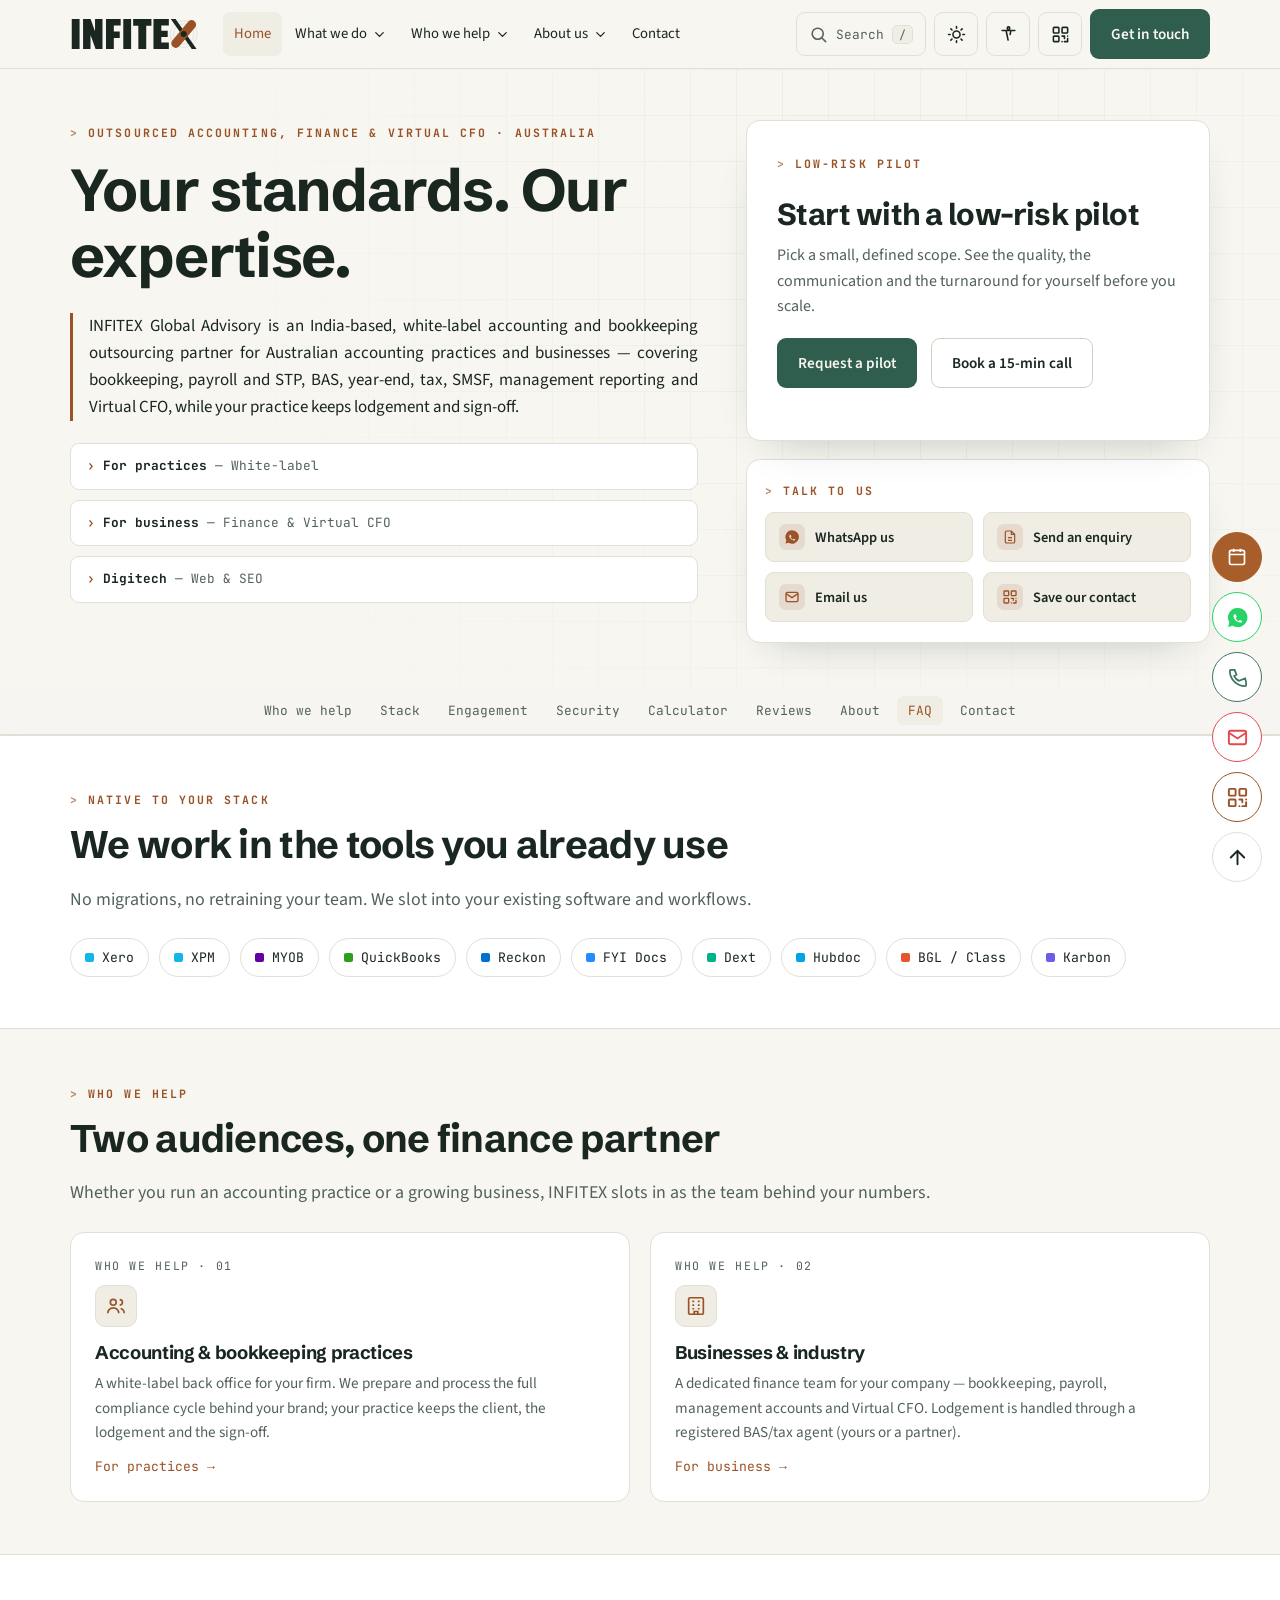
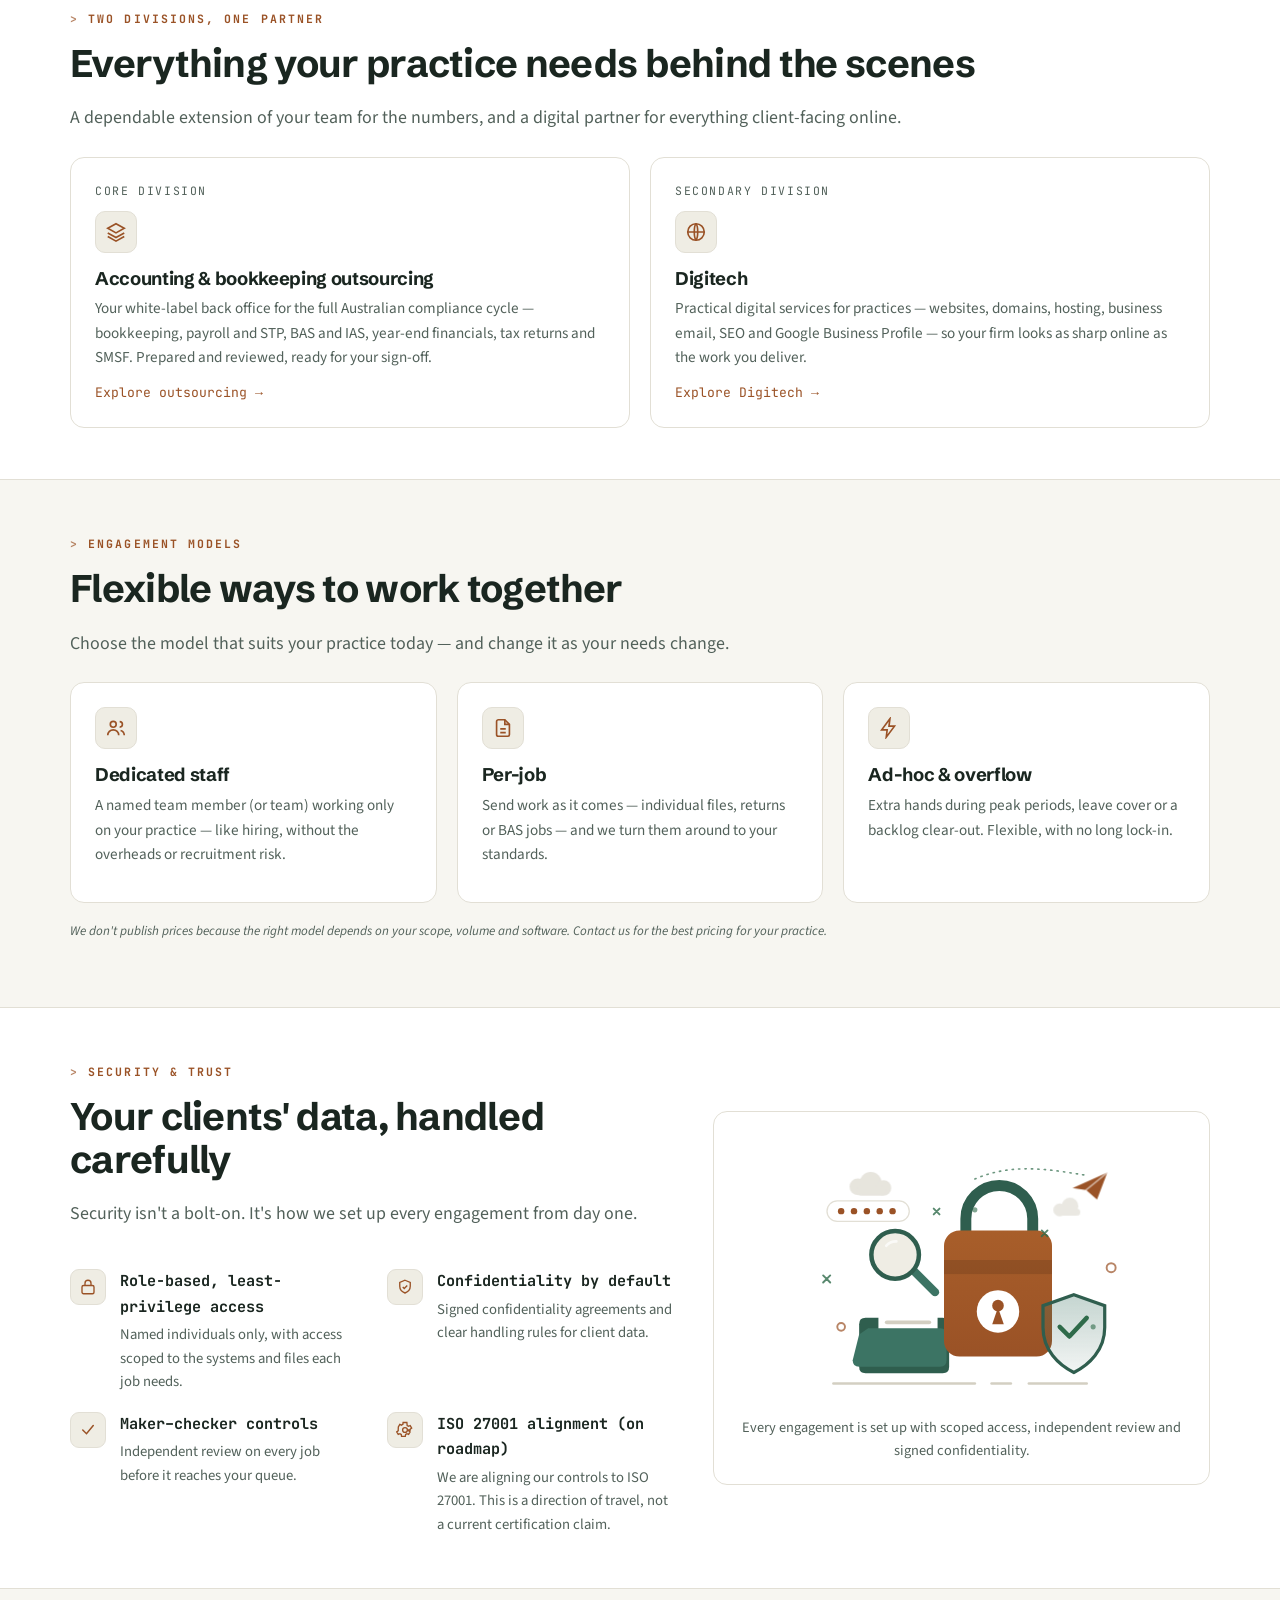
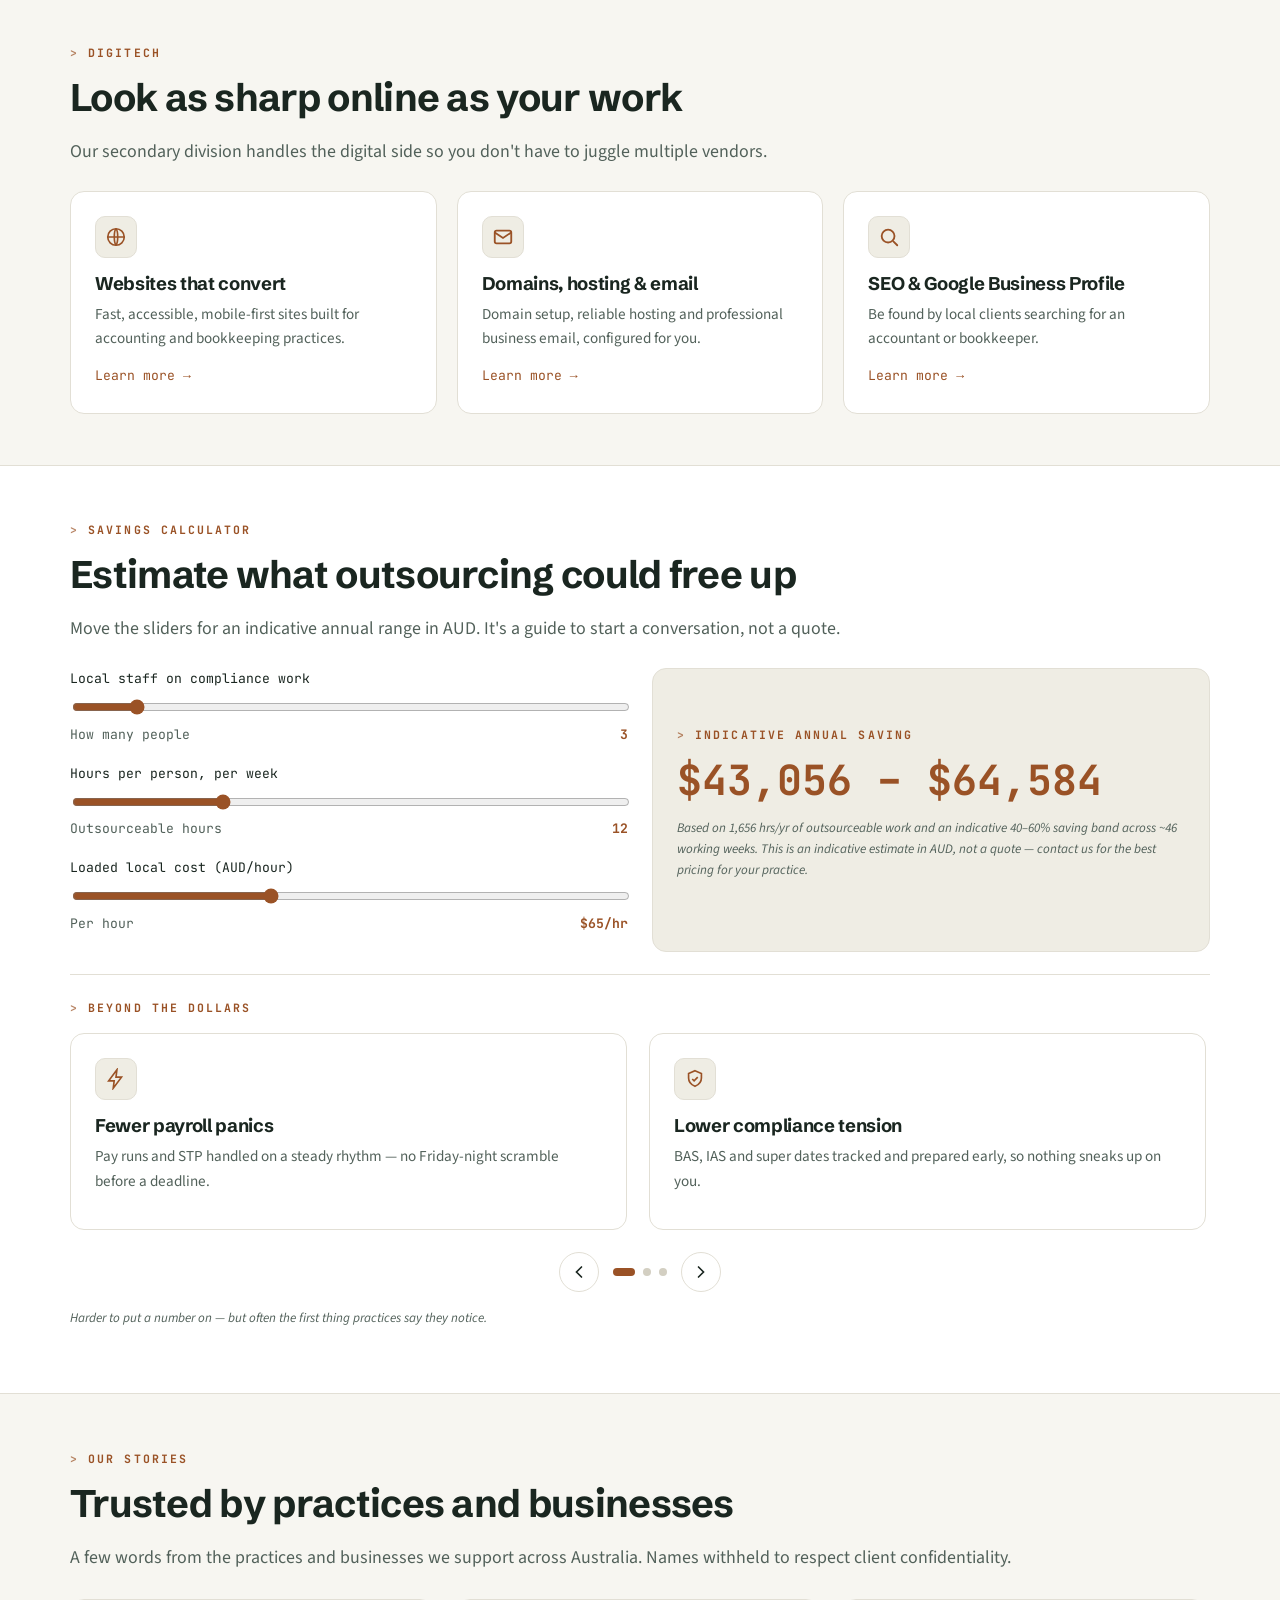
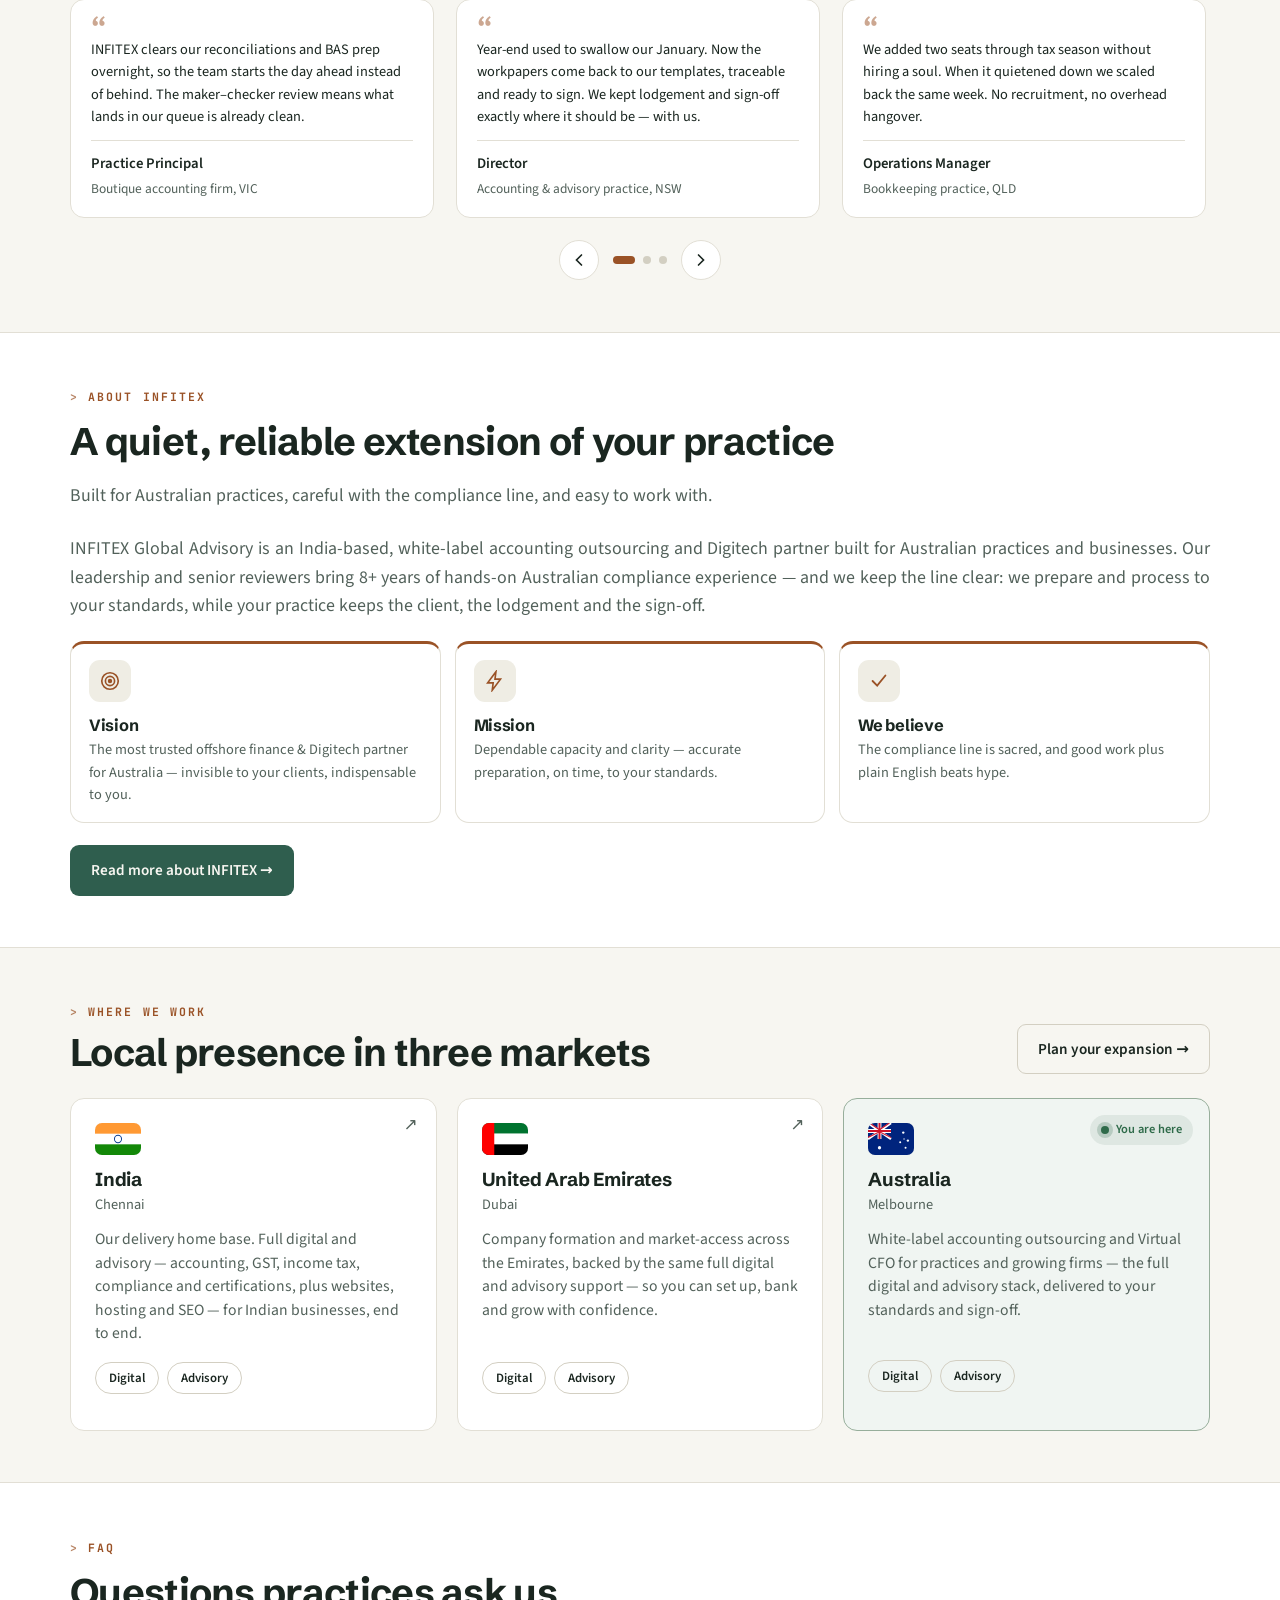
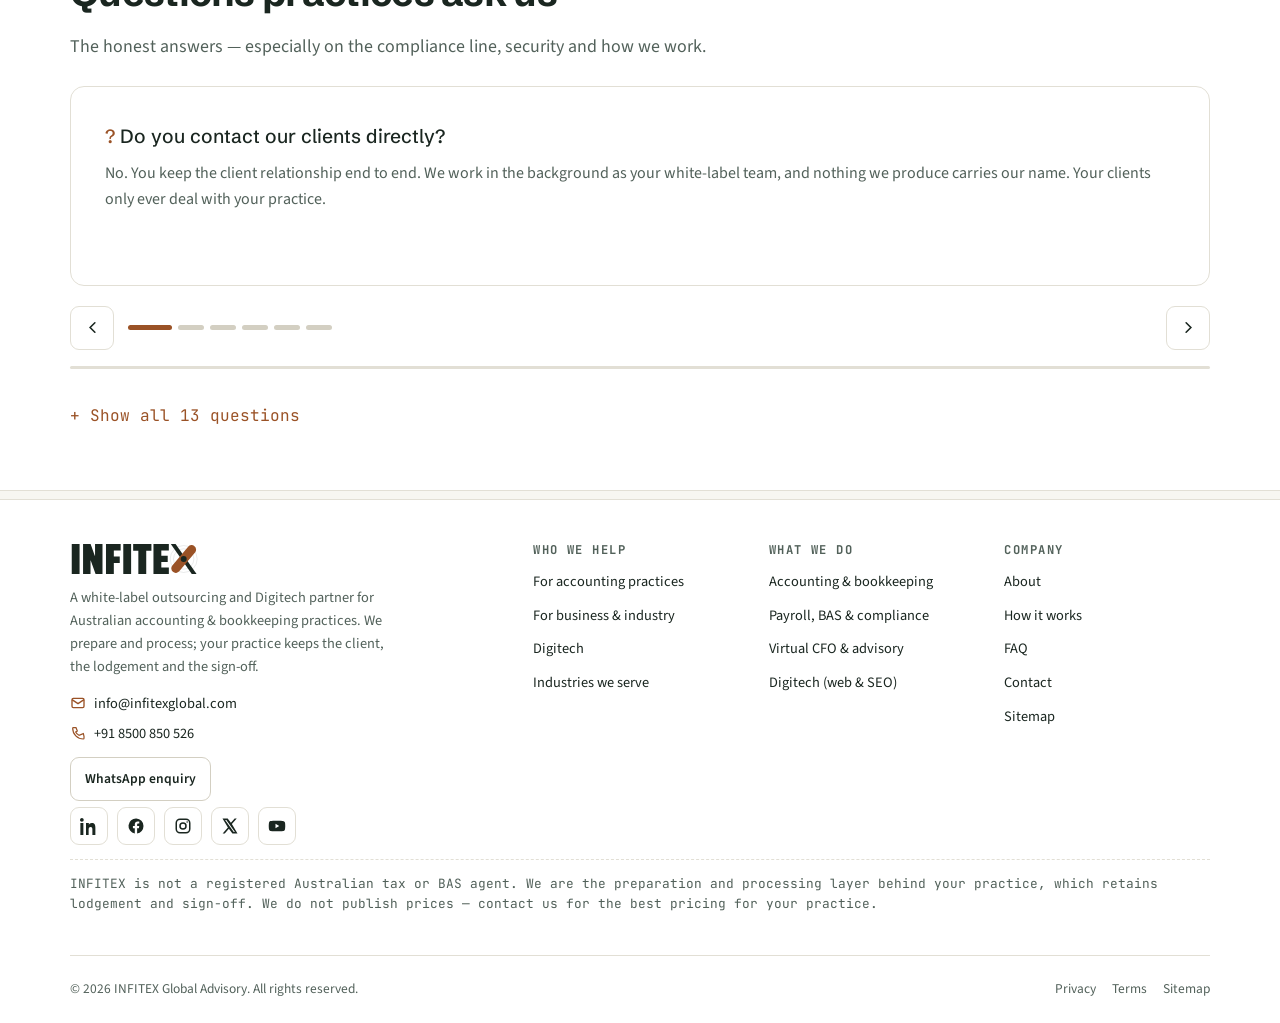
==== commit 22dfd9b1: "Add files via upload" ====
--- a/index.html
+++ b/index.html
@@ -1,4 +1,4 @@
-<!doctype html><html lang="en-AU"><head><meta charset="utf-8"><!-- Google tag (gtag.js) --><script async src="https://www.googletagmanager.com/gtag/js?id=G-7Z1QJE4YSM"></script><script>window.dataLayer=window.dataLayer||[];function gtag(){dataLayer.push(arguments);}gtag("js",new Date());gtag("config","G-7Z1QJE4YSM");</script><meta name="viewport" content="width=device-width,initial-scale=1,viewport-fit=cover"><title>White-label accounting outsourcing, Australia | INFITEX</title><meta name="description" content="White-label accounting, bookkeeping & Virtual CFO outsourcing for Australian practices and businesses. We prepare; you keep lodgement & sign-off."><meta name="author" content="INFITEX Global Advisory"><meta name="robots" content="index,follow,max-image-preview:large,max-snippet:-1,max-video-preview:-1"><link rel="canonical" href="https://infitexglobal.com/"><!-- SEO/GEO verification scaffold — replace PLACEHOLDER tokens after deploy --><meta name="google-site-verification" content="GOOGLE_SITE_VERIFICATION"><!-- <meta name="msvalidate.01" content="BING_SITE_VERIFICATION"> --><!-- <meta name="yandex-verification" content="YANDEX_SITE_VERIFICATION"> --><!-- <meta name="p:domain_verify" content="PINTEREST_SITE_VERIFICATION"> --><meta property="og:type" content="website"><meta property="og:site_name" content="INFITEX Global Advisory"><meta property="og:title" content="White-label accounting outsourcing, Australia | INFITEX"><meta property="og:description" content="White-label accounting, bookkeeping & Virtual CFO outsourcing for Australian practices and businesses. We prepare; you keep lodgement & sign-off."><meta property="og:url" content="https://infitexglobal.com/"><meta property="og:image" content="https://infitexglobal.com/og-image.png"><meta property="og:image:width" content="1200"><meta property="og:image:height" content="630"><meta property="og:image:alt" content="INFITEX Global Advisory — white-label accounting outsourcing for Australian practices"><meta property="og:locale" content="en_AU"><meta name="twitter:card" content="summary_large_image"><meta name="twitter:title" content="White-label accounting outsourcing, Australia | INFITEX"><meta name="twitter:description" content="White-label accounting, bookkeeping & Virtual CFO outsourcing for Australian practices and businesses. We prepare; you keep lodgement & sign-off."><meta name="twitter:image" content="https://infitexglobal.com/og-image.png"><meta name="twitter:image:alt" content="INFITEX Global Advisory"><meta name="theme-color" content="#F7F6F1" media="(prefers-color-scheme: light)"><meta name="theme-color" content="#14211C" media="(prefers-color-scheme: dark)"><link rel="icon" href="favicon.svg" type="image/svg+xml"><link rel="apple-touch-icon" href="apple-touch-icon.png"><link rel="sitemap" type="application/xml" title="Sitemap" href="sitemap.xml"><script>(function(){try{var d=document.documentElement;var t=localStorage.getItem('ix-theme')||'light';d.setAttribute('data-theme',t);if(localStorage.getItem('ix-contrast')==='high')d.setAttribute('data-contrast','high');if(localStorage.getItem('ix-grayscale')==='on')d.setAttribute('data-grayscale','on');var ts=localStorage.getItem('ix-textstep');var s=[-2,0,2,4,6];if(ts!==null)d.style.setProperty('--type-scale-step',(s[parseInt(ts,10)]||0)+'px');}catch(e){}})();</script><link rel="preconnect" href="https://fonts.googleapis.com"><link rel="preconnect" href="https://fonts.gstatic.com" crossorigin><link href="https://fonts.googleapis.com/css2?family=Schibsted+Grotesk:wght@500;600;700;800&family=Source+Sans+3:ital,wght@0,400;0,600;1,400&family=JetBrains+Mono:wght@400;500;700&display=swap" rel="stylesheet"><link rel="stylesheet" href="styles.css?v=ab57d42d"><script type="application/ld+json">{"@context":"https://schema.org","@graph":[{"@context":"https://schema.org","@type":"WebPage","@id":"https://infitexglobal.com/#webpage","url":"https://infitexglobal.com/","name":"White-label accounting outsourcing, Australia | INFITEX","description":"White-label accounting, bookkeeping & Virtual CFO outsourcing for Australian practices and businesses. We prepare; you keep lodgement & sign-off.","inLanguage":"en-AU","isPartOf":{"@id":"https://infitexglobal.com/#website"},"about":{"@id":"https://infitexglobal.com/#organization"},"speakable":{"@type":"SpeakableSpecification","cssSelector":["h1",".answer-lede"]}},{"@context":"https://schema.org","@type":"ProfessionalService","@id":"https://infitexglobal.com/#organization","name":"INFITEX Global Advisory","alternateName":"INFITEX","slogan":"A finance team that works to your standards.","description":"INFITEX Global Advisory is an India-based, white-label accounting and bookkeeping outsourcing partner for Australian accounting practices and businesses, covering bookkeeping, payroll and STP, BAS and IAS, year-end financials, tax and SMSF, plus management reporting and Virtual CFO. The client practice always retains lodgement and sign-off. A Digitech division provides websites, business email and SEO.","url":"https://infitexglobal.com/","logo":"https://infitexglobal.com/logo.svg","image":"https://infitexglobal.com/og-image.png","email":"info@infitexglobal.com","telephone":"+91-8500-850-526","priceRange":"Contact for a tailored quote","currenciesAccepted":"AUD","areaServed":{"@type":"Country","name":"Australia"},"knowsLanguage":["en-AU","en"],"availableLanguage":["English"],"knowsAbout":["White-label accounting outsourcing","Bookkeeping","Bank reconciliations","Accounts payable and receivable","Payroll","Single Touch Payroll (STP)","BAS preparation","IAS preparation","Year-end financial statements","Company and trust tax returns","SMSF accounting","BGL","Class","Xero","XPM","MYOB","QuickBooks","Reckon","Karbon","Dext","Hubdoc","FYI Docs","Management reporting","Budgeting and forecasting","Cash-flow forecasting","Virtual CFO","Australian tax compliance"],"serviceType":["Accounting outsourcing","Bookkeeping outsourcing","Payroll outsourcing","BAS and IAS preparation","Virtual CFO","Management reporting","Web design and SEO (Digitech)"],"contactPoint":{"@type":"ContactPoint","contactType":"sales","email":"info@infitexglobal.com","telephone":"+91-8500-850-526","areaServed":"AU","availableLanguage":["en-AU","en"]},"address":{"@type":"PostalAddress","addressCountry":"IN"},"sameAs":["https://www.linkedin.com/company/infitexglobal","https://www.facebook.com/infitexglobal","https://www.instagram.com/infitexglobal","https://x.com/infitexglobal","https://www.youtube.com/@infitexglobal"]},{"@context": "https://schema.org", "@type": "WebSite", "@id": "https://infitexglobal.com/#website", "name": "INFITEX Global Advisory", "url": "https://infitexglobal.com/", "publisher": {"@id": "https://infitexglobal.com/#organization"}, "inLanguage": "en-AU", "potentialAction": {"@type": "SearchAction", "target": {"@type": "EntryPoint", "urlTemplate": "https://infitexglobal.com/?q={search_term_string}"}, "query-input": "required name=search_term_string"}},{"@context": "https://schema.org", "@type": "Service", "serviceType": "White-label accounting & bookkeeping outsourcing", "provider": {"@id": "https://infitexglobal.com/#organization"}, "areaServed": {"@type": "Country", "name": "Australia"}, "description": "White-label preparation and processing across the Australian compliance cycle — bookkeeping, payroll and STP, BAS and IAS, year-end, tax, SMSF — plus management reporting and Virtual CFO. The client practice retains lodgement and sign-off.", "hasOfferCatalog": {"@type": "OfferCatalog", "name": "INFITEX services", "itemListElement": [{"@type": "Offer", "itemOffered": {"@type": "Service", "name": "Accounting & bookkeeping outsourcing"}}, {"@type": "Offer", "itemOffered": {"@type": "Service", "name": "Payroll, BAS & compliance preparation"}}, {"@type": "Offer", "itemOffered": {"@type": "Service", "name": "Virtual CFO & management reporting"}}, {"@type": "Offer", "itemOffered": {"@type": "Service", "name": "Digitech — websites, email & SEO"}}]}},{"@context": "https://schema.org", "@type": "FAQPage", "mainEntity": [{"@type": "Question", "name": "Do you contact our clients directly?", "acceptedAnswer": {"@type": "Answer", "text": "No. You keep the client relationship end to end. We work in the background as your white-label team, and nothing we produce carries our name. Your clients only ever deal with your practice."}}, {"@type": "Question", "name": "Are you a registered Australian tax or BAS agent?", "acceptedAnswer": {"@type": "Answer", "text": "No, and we never present ourselves as one. INFITEX is the preparation and processing layer behind your practice. Your registered agents retain all lodgement and sign-off responsibilities under the Tax Agent Services Act."}}, {"@type": "Question", "name": "Who lodges and signs off the work?", "acceptedAnswer": {"@type": "Answer", "text": "Your practice does. We prepare and process to your standards and hand the work back for your review, sign-off and lodgement. Final professional judgement always stays with you."}}, {"@type": "Question", "name": "What tasks can you take on?", "acceptedAnswer": {"@type": "Answer", "text": "Bookkeeping and reconciliations, accounts payable and receivable, payroll and STP, BAS and IAS preparation, year-end financials, company and trust tax returns, SMSF accounts and clean workpapers behind every job."}}, {"@type": "Question", "name": "Which software do you work in?", "acceptedAnswer": {"@type": "Answer", "text": "The tools you already use — Xero, XPM, MYOB, QuickBooks, Reckon, FYI Docs, Dext, Hubdoc, BGL and Class, and Karbon. We adapt to your stack and workflows rather than asking you to change."}}, {"@type": "Question", "name": "How do you keep our data secure?", "acceptedAnswer": {"@type": "Answer", "text": "Role-based access, named individuals on your jobs, confidentiality agreements and least-privilege access to your systems. We are aligning our controls to ISO 27001 — certification is on our roadmap, not a current claim."}}, {"@type": "Question", "name": "Do you use a maker–checker review?", "acceptedAnswer": {"@type": "Answer", "text": "Yes. Work is prepared by one team member and independently reviewed by another before it reaches you, so what lands in your queue is already checked and traceable."}}, {"@type": "Question", "name": "What turnaround can we expect?", "acceptedAnswer": {"@type": "Answer", "text": "Turnaround depends on scope and volume, and we agree it with you up front. The India–Australia time difference often means work moves overnight, so jobs can be ready for your morning."}}, {"@type": "Question", "name": "Can we start with a trial?", "acceptedAnswer": {"@type": "Answer", "text": "Yes. We recommend a low-risk pilot on a defined scope — a handful of files or one work type — so you can judge quality and fit before scaling up."}}, {"@type": "Question", "name": "Are we locked into a contract?", "acceptedAnswer": {"@type": "Answer", "text": "No long lock-in. We earn the relationship through quality and reliability. Engagement models are flexible and can scale up or down as your practice needs change."}}, {"@type": "Question", "name": "How does the time-zone difference help us?", "acceptedAnswer": {"@type": "Answer", "text": "Work prepared during Australian evening hours can be ready for your team the next morning, which helps smooth peak-period workloads without adding local headcount."}}, {"@type": "Question", "name": "Why don't you publish pricing?", "acceptedAnswer": {"@type": "Answer", "text": "Because the right price depends on your scope, volume and software. We tailor it to your practice rather than forcing you into a fixed tier — contact us for the best pricing for your practice."}}, {"@type": "Question", "name": "Do you also build websites and do SEO?", "acceptedAnswer": {"@type": "Answer", "text": "Yes — through our Digitech division. Websites, domains, hosting, business email, SEO and Google Business Profile, built for accounting and bookkeeping practices."}}]},{"@context":"https://schema.org","@type":"BreadcrumbList","itemListElement":[{"@type":"ListItem","position":1,"name":"Home","item":"https://infitexglobal.com/"}]}]}</script><!-- Microsoft Clarity --><script>(function(c,l,a,r,i,t,y){c[a]=c[a]||function(){(c[a].q=c[a].q||[]).push(arguments)};t=l.createElement(r);t.async=1;t.src="https://www.clarity.ms/tag/"+i+"?ref=bwt";y=l.getElementsByTagName(r)[0];y.parentNode.insertBefore(t,y);})(window,document,"clarity","script","xyhvnnr2j4");</script></head><body><a class="skip-link" href="#main">Skip to content</a><header class="site-header"><div class="shell header-inner"><a class="brand" href="/" aria-label="INFITEX Global Advisory — home"><svg class="brand-logo" viewBox="0 0 309.3 72.0" role="img" aria-label="INFITEX" focusable="false"><g class="brand-word" transform="translate(0 72.00) scale(0.10465 -0.10465)"><g transform="translate(0.0 0)"><path d="M40 0V688H220V0Z"/></g><g transform="translate(260.0 0)"><path d="M327 0 216 310H211V0H40V688H213L309 421H315V688H486V0Z"/></g><g transform="translate(786.0 0)"><path d="M40 0V688H377V540H220V402H356V254H220V0Z"/></g><g transform="translate(1183.0 0)"><path d="M40 0V688H220V0Z"/></g><g transform="translate(1443.0 0)"><path d="M126 0V535H7V688H426V535H307V0Z"/></g><g transform="translate(1876.0 0)"><path d="M40 0V688H393V540H220V421H367V274H220V148H393V0Z"/></g></g><g class="brand-x"><g class="bx-ring" fill="none"><circle cx="273.11" cy="36.00" r="24.48"/><circle cx="273.11" cy="36.00" r="32.40"/></g><path class="bx-ink" d="M 242.15 0.00 L 253.67 0.00 L 304.07 72.00 L 292.55 72.00 Z"/><rect class="bx-acc" x="262.31" y="-4.32" width="21.60" height="80.64" rx="10.80" transform="rotate(40 273.11 36.00)"/><circle class="bx-dot" cx="273.11" cy="36.00" r="7.20"/></g></svg></a><nav class="nav" aria-label="Primary"><a class="nav-link" href="/" aria-current="page">Home</a><div class="nav-item has-mega"><button type="button" class="nav-link nav-trigger" aria-expanded="false" aria-haspopup="true" aria-controls="mega-what-we-do">What we do<svg class="caret" viewBox="0 0 24 24" aria-hidden="true" focusable="false"><path d="M6 9l6 6 6-6" fill="none" stroke="currentColor" stroke-width="2" stroke-linecap="round" stroke-linejoin="round"/></svg></button><div class="mega-panel" id="mega-what-we-do" role="region" aria-label="What we do"><div class="mega-grid"><div class="mega-col"><p class="mega-h">Accounting & bookkeeping</p><ul><li><a href="/outsourcing#scope"><span class="mega-t">Bookkeeping & reconciliations</span><span class="mega-d">Books kept accurate, coded and reconciled.</span></a></li><li><a href="/outsourcing#scope"><span class="mega-t">Accounts payable & receivable</span><span class="mega-d">Bills, invoices and debtor follow-up.</span></a></li><li><a href="/outsourcing#scope"><span class="mega-t">Year-end financials</span><span class="mega-d">Financial statements to your standards.</span></a></li><li><a href="/outsourcing#scope"><span class="mega-t">Workpapers</span><span class="mega-d">Clean, traceable workpapers behind every job.</span></a></li></ul></div><div class="mega-col"><p class="mega-h">Payroll, BAS & compliance</p><ul><li><a href="/outsourcing#scope"><span class="mega-t">Payroll & STP</span><span class="mega-d">Pay runs and Single Touch Payroll, ready to lodge.</span></a></li><li><a href="/outsourcing#scope"><span class="mega-t">BAS / IAS preparation</span><span class="mega-d">Activity statements drafted for your sign-off.</span></a></li><li><a href="/outsourcing#scope"><span class="mega-t">Company & trust tax returns</span><span class="mega-d">Returns prepared; your agent signs and lodges.</span></a></li><li><a href="/outsourcing#scope"><span class="mega-t">SMSF accounts (BGL/Class)</span><span class="mega-d">Self-managed super fund accounts & workpapers.</span></a></li></ul></div><div class="mega-col"><p class="mega-h">Advisory & Virtual CFO</p><ul><li><a href="/industry#vcfo"><span class="mega-t">Virtual CFO</span><span class="mega-d">Senior finance leadership, fractionally.</span></a></li><li><a href="/industry#what"><span class="mega-t">Management accounts & reporting</span><span class="mega-d">Monthly, decision-ready reporting.</span></a></li><li><a href="/industry#what"><span class="mega-t">Budgeting & forecasting</span><span class="mega-d">Budgets, rolling forecasts and scenarios.</span></a></li><li><a href="/industry#vcfo"><span class="mega-t">Cash-flow management</span><span class="mega-d">13-week cash-flow and working-capital visibility.</span></a></li></ul></div><div class="mega-col"><p class="mega-h">Digitech</p><ul><li><a href="/digitech#services"><span class="mega-t">Web design & build</span><span class="mega-d">Fast, accessible, mobile-first websites.</span></a></li><li><a href="/digitech#services"><span class="mega-t">Domains, hosting & email</span><span class="mega-d">Set up and managed for you.</span></a></li><li><a href="/digitech#services"><span class="mega-t">SEO & Google Business Profile</span><span class="mega-d">Be found by local clients.</span></a></li><li><a href="/digitech#services"><span class="mega-t">Care & maintenance</span><span class="mega-d">Updates, backups and ongoing changes.</span></a></li></ul></div></div></div></div><div class="nav-item has-mega"><button type="button" class="nav-link nav-trigger" aria-expanded="false" aria-haspopup="true" aria-controls="mega-who-we-help">Who we help<svg class="caret" viewBox="0 0 24 24" aria-hidden="true" focusable="false"><path d="M6 9l6 6 6-6" fill="none" stroke="currentColor" stroke-width="2" stroke-linecap="round" stroke-linejoin="round"/></svg></button><div class="mega-panel" id="mega-who-we-help" role="region" aria-label="Who we help"><div class="mega-grid"><div class="mega-col"><p class="mega-h">By audience</p><ul><li><a href="/outsourcing"><span class="mega-t">For accounting practices</span><span class="mega-d">White-label back office for your firm.</span></a></li><li><a href="/industry"><span class="mega-t">For business & industry</span><span class="mega-d">A dedicated outsourced finance team.</span></a></li><li><a href="/digitech"><span class="mega-t">Digitech</span><span class="mega-d">Web, email & SEO for client-facing growth.</span></a></li></ul></div><div class="mega-col"><p class="mega-h">Industries we serve</p><ul><li><a href="/industry#industries"><span class="mega-t">Construction & trades</span><span class="mega-d">Job costing, payroll and BAS.</span></a></li><li><a href="/industry#industries"><span class="mega-t">Retail & e-commerce</span><span class="mega-d">High-volume reconciliations and reporting.</span></a></li><li><a href="/industry#industries"><span class="mega-t">Professional services</span><span class="mega-d">Clean books and management accounts.</span></a></li><li><a href="/industry#industries"><span class="mega-t">Healthcare & allied health</span><span class="mega-d">Compliant bookkeeping and payroll.</span></a></li></ul></div></div></div></div><div class="nav-item has-mega"><button type="button" class="nav-link nav-trigger" aria-expanded="false" aria-haspopup="true" aria-controls="mega-about-us">About us<svg class="caret" viewBox="0 0 24 24" aria-hidden="true" focusable="false"><path d="M6 9l6 6 6-6" fill="none" stroke="currentColor" stroke-width="2" stroke-linecap="round" stroke-linejoin="round"/></svg></button><div class="mega-panel" id="mega-about-us" role="region" aria-label="About us"><div class="mega-grid"><div class="mega-col"><p class="mega-h">Company</p><ul><li><a href="/about"><span class="mega-t">About INFITEX</span><span class="mega-d">A dependable extension of your team, native to your stack.</span></a></li><li><a href="/about#vmb"><span class="mega-t">Vision, mission & values</span><span class="mega-d">What we stand for and how we work.</span></a></li></ul></div><div class="mega-col"><p class="mega-h">Proof & answers</p><ul><li><a href="/#testimonials"><span class="mega-t">Our stories</span><span class="mega-d">What practices and businesses say about us.</span></a></li><li><a href="/#faq"><span class="mega-t">FAQ</span><span class="mega-d">Honest answers on the compliance line, security and how we work.</span></a></li></ul></div></div></div></div><a class="nav-link" href="/contact">Contact</a></nav><div class="header-tools"><button class="icon-btn search-btn" data-open-search aria-label="Search the site"><svg viewBox="0 0 24 24" fill="none" stroke="currentColor" stroke-width="2" stroke-linecap="round"><circle cx="11" cy="11" r="7"/><path d="M21 21l-4-4"/></svg><span>Search</span><kbd>/</kbd></button><button class="icon-btn" data-theme-toggle aria-label="Toggle light or dark theme" aria-pressed="false"><svg viewBox="0 0 24 24" fill="none" stroke="currentColor" stroke-width="2" stroke-linecap="round"><circle cx="12" cy="12" r="4.5"/><path d="M12 2v2M12 20v2M2 12h2M20 12h2M4.9 4.9l1.4 1.4M17.7 17.7l1.4 1.4M19.1 4.9l-1.4 1.4M6.3 17.7l-1.4 1.4"/></svg></button><button class="icon-btn" data-open-a11y aria-label="Open accessibility settings"><svg viewBox="0 0 24 24" fill="none" stroke="currentColor" stroke-width="2" stroke-linecap="round"><circle cx="12" cy="4" r="1.6"/><path d="M4 7h16M9 7l1 5 1.5 7M15 7l-1 5"/></svg></button><button class="icon-btn qr-header-btn" data-open-qr aria-label="Show QR code to save our contact" title="Save our contact (QR)"><svg viewBox="0 0 24 24" fill="none" stroke="currentColor" stroke-width="2" stroke-linecap="round" stroke-linejoin="round"><rect x="3" y="3" width="7" height="7" rx="1"/><rect x="14" y="3" width="7" height="7" rx="1"/><rect x="3" y="14" width="7" height="7" rx="1"/><path d="M14 14h3v3M21 14v.01M14 21h.01M17 21h4v-4M21 17v.01"/></svg></button><a class="btn btn-primary header-cta" href="/contact">Get in touch</a><button class="icon-btn hamburger" data-open-nav aria-label="Open menu" aria-expanded="false"><svg viewBox="0 0 24 24" fill="none" stroke="currentColor" stroke-width="2" stroke-linecap="round"><path d="M3 6h18M3 12h18M3 18h18"/></svg></button></div></div></header><div class="mobile-nav" id="mobileNav" aria-hidden="true"><div class="mobile-nav-top"><a class="brand" href="/" aria-label="INFITEX home"><svg class="brand-logo" viewBox="0 0 309.3 72.0" role="img" aria-label="INFITEX" focusable="false"><g class="brand-word" transform="translate(0 72.00) scale(0.10465 -0.10465)"><g transform="translate(0.0 0)"><path d="M40 0V688H220V0Z"/></g><g transform="translate(260.0 0)"><path d="M327 0 216 310H211V0H40V688H213L309 421H315V688H486V0Z"/></g><g transform="translate(786.0 0)"><path d="M40 0V688H377V540H220V402H356V254H220V0Z"/></g><g transform="translate(1183.0 0)"><path d="M40 0V688H220V0Z"/></g><g transform="translate(1443.0 0)"><path d="M126 0V535H7V688H426V535H307V0Z"/></g><g transform="translate(1876.0 0)"><path d="M40 0V688H393V540H220V421H367V274H220V148H393V0Z"/></g></g><g class="brand-x"><g class="bx-ring" fill="none"><circle cx="273.11" cy="36.00" r="24.48"/><circle cx="273.11" cy="36.00" r="32.40"/></g><path class="bx-ink" d="M 242.15 0.00 L 253.67 0.00 L 304.07 72.00 L 292.55 72.00 Z"/><rect class="bx-acc" x="262.31" y="-4.32" width="21.60" height="80.64" rx="10.80" transform="rotate(40 273.11 36.00)"/><circle class="bx-dot" cx="273.11" cy="36.00" r="7.20"/></g></svg></a><button class="icon-btn" data-close-nav aria-label="Close menu"><svg viewBox="0 0 24 24" fill="none" stroke="currentColor" stroke-width="2" stroke-linecap="round"><path d="M6 6l12 12M18 6L6 18"/></svg></button></div><nav aria-label="Mobile"><a class="m-link" href="/">Home</a><div class="m-acc"><button type="button" class="m-acc-btn" aria-expanded="false" aria-controls="macc-what-we-do">What we do<svg class="caret" viewBox="0 0 24 24" aria-hidden="true" focusable="false"><path d="M6 9l6 6 6-6" fill="none" stroke="currentColor" stroke-width="2" stroke-linecap="round" stroke-linejoin="round"/></svg></button><div class="m-acc-panel" id="macc-what-we-do"><p class="m-group">Accounting & bookkeeping</p><a class="m-sublink" href="/outsourcing#scope">Bookkeeping & reconciliations</a><a class="m-sublink" href="/outsourcing#scope">Accounts payable & receivable</a><a class="m-sublink" href="/outsourcing#scope">Year-end financials</a><a class="m-sublink" href="/outsourcing#scope">Workpapers</a><p class="m-group">Payroll, BAS & compliance</p><a class="m-sublink" href="/outsourcing#scope">Payroll & STP</a><a class="m-sublink" href="/outsourcing#scope">BAS / IAS preparation</a><a class="m-sublink" href="/outsourcing#scope">Company & trust tax returns</a><a class="m-sublink" href="/outsourcing#scope">SMSF accounts (BGL/Class)</a><p class="m-group">Advisory & Virtual CFO</p><a class="m-sublink" href="/industry#vcfo">Virtual CFO</a><a class="m-sublink" href="/industry#what">Management accounts & reporting</a><a class="m-sublink" href="/industry#what">Budgeting & forecasting</a><a class="m-sublink" href="/industry#vcfo">Cash-flow management</a><p class="m-group">Digitech</p><a class="m-sublink" href="/digitech#services">Web design & build</a><a class="m-sublink" href="/digitech#services">Domains, hosting & email</a><a class="m-sublink" href="/digitech#services">SEO & Google Business Profile</a><a class="m-sublink" href="/digitech#services">Care & maintenance</a></div></div><div class="m-acc"><button type="button" class="m-acc-btn" aria-expanded="false" aria-controls="macc-who-we-help">Who we help<svg class="caret" viewBox="0 0 24 24" aria-hidden="true" focusable="false"><path d="M6 9l6 6 6-6" fill="none" stroke="currentColor" stroke-width="2" stroke-linecap="round" stroke-linejoin="round"/></svg></button><div class="m-acc-panel" id="macc-who-we-help"><p class="m-group">By audience</p><a class="m-sublink" href="/outsourcing">For accounting practices</a><a class="m-sublink" href="/industry">For business & industry</a><a class="m-sublink" href="/digitech">Digitech</a><p class="m-group">Industries we serve</p><a class="m-sublink" href="/industry#industries">Construction & trades</a><a class="m-sublink" href="/industry#industries">Retail & e-commerce</a><a class="m-sublink" href="/industry#industries">Professional services</a><a class="m-sublink" href="/industry#industries">Healthcare & allied health</a></div></div><div class="m-acc"><button type="button" class="m-acc-btn" aria-expanded="false" aria-controls="macc-about-us">About us<svg class="caret" viewBox="0 0 24 24" aria-hidden="true" focusable="false"><path d="M6 9l6 6 6-6" fill="none" stroke="currentColor" stroke-width="2" stroke-linecap="round" stroke-linejoin="round"/></svg></button><div class="m-acc-panel" id="macc-about-us"><p class="m-group">Company</p><a class="m-sublink" href="/about">About INFITEX</a><a class="m-sublink" href="/about#vmb">Vision, mission & values</a><p class="m-group">Proof & answers</p><a class="m-sublink" href="/#testimonials">Our stories</a><a class="m-sublink" href="/#faq">FAQ</a></div></div><a class="m-link" href="/contact">Contact</a></nav><div style="margin-top:24px;display:flex;gap:10px;flex-wrap:wrap"><button class="btn btn-ghost" data-open-wa>WhatsApp us</button><a class="btn btn-primary" href="/contact">Get in touch</a></div></div><main id="main"><section class="hero hero-grid" id="top"><div class="shell"><div class="hero-inner"><div><span class="eyebrow">Outsourced accounting, finance &amp; Virtual CFO · Australia</span><h1>Your standards. Our expertise.</h1><p class="answer-lede">INFITEX Global Advisory is an India-based, white-label accounting and bookkeeping outsourcing partner for Australian accounting practices and businesses — covering bookkeeping, payroll and STP, BAS, year-end, tax, SMSF, management reporting and Virtual CFO, while your practice keeps lodgement and sign-off.</p><ul class="hero-paths hero-paths--list"><li><a class="path-chip" href="/outsourcing"><b>For practices</b> <span>— White-label</span></a></li><li><a class="path-chip" href="/industry"><b>For business</b> <span>— Finance &amp; Virtual CFO</span></a></li><li><a class="path-chip" href="/digitech"><b>Digitech</b> <span>— Web &amp; SEO</span></a></li></ul></div><div class="hero-aside"><aside class="hero-pilot" aria-labelledby="hero-pilot-title"><span class="eyebrow">Low-risk pilot</span><h2 id="hero-pilot-title">Start with a low-risk pilot</h2><p>Pick a small, defined scope. See the quality, the communication and the turnaround for yourself before you scale.</p><div class="hero-cta"><a class="btn btn-primary" href="/contact">Request a pilot</a><a class="btn btn-ghost" data-booking href="/contact">Book a 15-min call</a></div></aside><div class="hero-contact" aria-label="Quick contact options"><span class="eyebrow">Talk to us</span><div class="hero-contact-actions"><button type="button" class="hc-btn" data-open-wa><span class="hc-ic"><svg viewBox="0 0 24 24" fill="currentColor"><path d="M12 2a9.9 9.9 0 0 0-8.5 15l-1.3 4.8 4.9-1.3A10 10 0 1 0 12 2Zm5.6 14.1c-.2.6-1.2 1.2-1.7 1.2s-1 .2-3.3-.7-3.7-3.2-3.8-3.4-1-1.3-1-2.4.6-1.7.8-1.9.4-.3.6-.3h.5c.2 0 .4 0 .6.5l.8 1.9c.1.2.1.4 0 .5l-.3.5-.4.4c-.1.1-.3.3-.1.5l.9 1.4c.6.9 1.4 1.2 1.6 1.3s.4.1.5 0l.7-.8c.2-.2.3-.2.5-.1l1.7.8c.2.1.4.2.4.3.1.2.1.7-.1 1.3Z"/></svg></span><span>WhatsApp us</span></button><a class="hc-btn" href="/contact"><span class="hc-ic"><svg viewBox="0 0 24 24" fill="none" stroke="currentColor" stroke-width="1.8"><path d="M14 3H7a2 2 0 0 0-2 2v14a2 2 0 0 0 2 2h10a2 2 0 0 0 2-2V8l-5-5Z"/><path d="M14 3v5h5M9 13h6M9 17h6"/></svg></span><span>Send an enquiry</span></a><button type="button" class="hc-btn" data-open-mail><span class="hc-ic"><svg viewBox="0 0 24 24" fill="none" stroke="currentColor" stroke-width="2"><rect x="3" y="5" width="18" height="14" rx="2"/><path d="M3 7l9 6 9-6"/></svg></span><span>Email us</span></button><button type="button" class="hc-btn" data-open-qr><span class="hc-ic"><svg viewBox="0 0 24 24" fill="none" stroke="currentColor" stroke-width="2" stroke-linecap="round" stroke-linejoin="round"><rect x="3" y="3" width="7" height="7" rx="1"/><rect x="14" y="3" width="7" height="7" rx="1"/><rect x="3" y="14" width="7" height="7" rx="1"/><path d="M14 14h3v3M21 14v.01M14 21h.01M17 21h4v-4M21 17v.01"/></svg></span><span>Save our contact</span></button></div></div></div></div></div></section><nav class="section-nav" aria-label="On this page"><div class="shell"><ul><li><a href="#who">Who we help</a></li><li><a href="#stack">Stack</a></li><li><a href="#engagement">Engagement</a></li><li><a href="#security">Security</a></li><li><a href="#calculator">Calculator</a></li><li><a href="#testimonials">Reviews</a></li><li><a href="#about">About</a></li><li><a href="#faq">FAQ</a></li><li><a href="/contact">Contact</a></li></ul></div></nav><section class="section alt" id="stack" aria-labelledby="stack-title"><div class="shell"><div class="section-head"><span class="eyebrow">Native to your stack</span><h2 class="section-title" id="stack-title">We work in the tools you already use</h2><p class="lead" data-tw>No migrations, no retraining your team. We slot into your existing software and workflows.</p></div><div class="stack-strip"><span class="stack-chip"><span class="dot" style="background:#13B5EA"></span>Xero</span><span class="stack-chip"><span class="dot" style="background:#13B5EA"></span>XPM</span><span class="stack-chip"><span class="dot" style="background:#6100A5"></span>MYOB</span><span class="stack-chip"><span class="dot" style="background:#2CA01C"></span>QuickBooks</span><span class="stack-chip"><span class="dot" style="background:#0072CE"></span>Reckon</span><span class="stack-chip"><span class="dot" style="background:#1F8EFA"></span>FYI Docs</span><span class="stack-chip"><span class="dot" style="background:#00B289"></span>Dext</span><span class="stack-chip"><span class="dot" style="background:#00A4E4"></span>Hubdoc</span><span class="stack-chip"><span class="dot" style="background:#E8542E"></span>BGL / Class</span><span class="stack-chip"><span class="dot" style="background:#6C5CE7"></span>Karbon</span></div></div></section><section class="section" id="who" aria-labelledby="who-title"><div class="shell"><div class="section-head"><span class="eyebrow">Who we help</span><h2 class="section-title" id="who-title">Two audiences, one finance partner</h2><p class="lead" data-tw>Whether you run an accounting practice or a growing business, INFITEX slots in as the team behind your numbers.</p></div><div class="grid grid-2"><article class="division card"><span class="tag">Who we help · 01</span><div class="ico"><svg viewBox="0 0 24 24" fill="none" stroke="currentColor" stroke-width="1.8"><circle cx="9" cy="8" r="3.2"/><path d="M3 20a6 6 0 0 1 12 0M16 5a3 3 0 0 1 0 6M21 20a5.5 5.5 0 0 0-4-5.3"/></svg></div><h3>Accounting &amp; bookkeeping practices</h3><p>A white-label back office for your firm. We prepare and process the full compliance cycle behind your brand; your practice keeps the client, the lodgement and the sign-off.</p><a class="more" href="/outsourcing">For practices →</a></article><article class="division card"><span class="tag">Who we help · 02</span><div class="ico"><svg viewBox="0 0 24 24" fill="none" stroke="currentColor" stroke-width="1.8"><rect x="4" y="3" width="16" height="18" rx="1.5"/><path d="M8 7h2M14 7h2M8 11h2M14 11h2M8 15h2M14 15h2M10 21v-3h4v3"/></svg></div><h3>Businesses &amp; industry</h3><p>A dedicated finance team for your company — bookkeeping, payroll, management accounts and Virtual CFO. Lodgement is handled through a registered BAS/tax agent (yours or a partner).</p><a class="more" href="/industry">For business →</a></article></div></div></section><section class="section alt" id="divisions" aria-labelledby="divisions-title"><div class="shell"><div class="section-head"><span class="eyebrow">Two divisions, one partner</span><h2 class="section-title" id="divisions-title">Everything your practice needs behind the scenes</h2><p class="lead" data-tw>A dependable extension of your team for the numbers, and a digital partner for everything client-facing online.</p></div><div class="grid grid-2"><article class="division card"><span class="tag">Core division</span><div class="ico"><svg viewBox="0 0 24 24" fill="none" stroke="currentColor" stroke-width="1.8"><path d="M12 3l9 5-9 5-9-5 9-5Z"/><path d="M3 13l9 5 9-5M3 17l9 5 9-5"/></svg></div><h3>Accounting &amp; bookkeeping outsourcing</h3><p>Your white-label back office for the full Australian compliance cycle — bookkeeping, payroll and STP, BAS and IAS, year-end financials, tax returns and SMSF. Prepared and reviewed, ready for your sign-off.</p><a class="more" href="/outsourcing">Explore outsourcing →</a></article><article class="division card"><span class="tag">Secondary division</span><div class="ico"><svg viewBox="0 0 24 24" fill="none" stroke="currentColor" stroke-width="1.8"><circle cx="12" cy="12" r="9"/><path d="M3 12h18M12 3c2.5 2.5 2.5 15 0 18M12 3c-2.5 2.5-2.5 15 0 18"/></svg></div><h3>Digitech</h3><p>Practical digital services for practices — websites, domains, hosting, business email, SEO and Google Business Profile — so your firm looks as sharp online as the work you deliver.</p><a class="more" href="/digitech">Explore Digitech →</a></article></div></div></section><section class="section" id="engagement" aria-labelledby="engagement-title"><div class="shell"><div class="section-head"><span class="eyebrow">Engagement models</span><h2 class="section-title" id="engagement-title">Flexible ways to work together</h2><p class="lead" data-tw>Choose the model that suits your practice today — and change it as your needs change.</p></div><div class="grid grid-3"><article class="card"><div class="ico"><svg viewBox="0 0 24 24" fill="none" stroke="currentColor" stroke-width="1.8"><circle cx="9" cy="8" r="3.2"/><path d="M3 20a6 6 0 0 1 12 0M16 5a3 3 0 0 1 0 6M21 20a5.5 5.5 0 0 0-4-5.3"/></svg></div><h3>Dedicated staff</h3><p>A named team member (or team) working only on your practice — like hiring, without the overheads or recruitment risk.</p></article><article class="card"><div class="ico"><svg viewBox="0 0 24 24" fill="none" stroke="currentColor" stroke-width="1.8"><path d="M14 3H7a2 2 0 0 0-2 2v14a2 2 0 0 0 2 2h10a2 2 0 0 0 2-2V8l-5-5Z"/><path d="M14 3v5h5M9 13h6M9 17h6"/></svg></div><h3>Per-job</h3><p>Send work as it comes — individual files, returns or BAS jobs — and we turn them around to your standards.</p></article><article class="card"><div class="ico"><svg viewBox="0 0 24 24" fill="none" stroke="currentColor" stroke-width="1.8"><path d="M13 2L4 14h6l-1 8 9-12h-6l1-8Z"/></svg></div><h3>Ad-hoc &amp; overflow</h3><p>Extra hands during peak periods, leave cover or a backlog clear-out. Flexible, with no long lock-in.</p></article></div><p class="note" style="margin-top:18px">We don't publish prices because the right model depends on your scope, volume and software. Contact us for the best pricing for your practice.</p></div></section><section class="section alt" id="security" aria-labelledby="security-title"><div class="shell"><div class="split-2 split-2--rev sec-split"><div class="sec-main"><div class="section-head" style="margin-bottom:22px"><span class="eyebrow">Security &amp; trust</span><h2 class="section-title" id="security-title">Your clients' data, handled carefully</h2><p class="lead" data-tw>Security isn't a bolt-on. It's how we set up every engagement from day one.</p></div><ul class="feature-list feature-grid-2"><li><div class="ico"><svg viewBox="0 0 24 24" fill="none" stroke="currentColor" stroke-width="1.8"><rect x="4" y="10" width="16" height="11" rx="2"/><path d="M8 10V7a4 4 0 0 1 8 0v3"/></svg></div><div><b>Role-based, least-privilege access</b><p>Named individuals only, with access scoped to the systems and files each job needs.</p></div></li><li><div class="ico"><svg viewBox="0 0 24 24" fill="none" stroke="currentColor" stroke-width="1.8"><path d="M12 3l7 3v5c0 4.4-3 7.4-7 9-4-1.6-7-4.6-7-9V6l7-3z"/><path d="M9 12l2 2 4-4"/></svg></div><div><b>Confidentiality by default</b><p>Signed confidentiality agreements and clear handling rules for client data.</p></div></li><li><div class="ico"><svg viewBox="0 0 24 24" fill="none" stroke="currentColor" stroke-width="2" stroke-linecap="round"><path d="M5 12l5 5 9-11"/></svg></div><div><b>Maker–checker controls</b><p>Independent review on every job before it reaches your queue.</p></div></li><li><div class="ico"><svg viewBox="0 0 24 24" fill="none" stroke="currentColor" stroke-width="1.8"><circle cx="12" cy="12" r="3.2"/><path d="M19 12a7 7 0 0 0-.1-1l2-1.5-2-3.4-2.3 1a7 7 0 0 0-1.7-1L14.5 2h-5l-.4 2.6a7 7 0 0 0-1.7 1l-2.3-1-2 3.4L3 11a7 7 0 0 0 0 2l-2 1.5 2 3.4 2.3-1a7 7 0 0 0 1.7 1l.4 2.6h5l.4-2.6a7 7 0 0 0 1.7-1l2.3 1 2-3.4-2-1.5a7 7 0 0 0 .1-1Z"/></svg></div><div><b>ISO 27001 alignment (on roadmap)</b><p>We are aligning our controls to ISO 27001. This is a direction of travel, not a current certification claim.</p></div></li></ul></div><div class="sec-visual" aria-hidden="true"><svg viewBox="0 0 560 420" role="img" xmlns="http://www.w3.org/2000/svg"><defs><linearGradient id="secVault" x1="0" y1="0" x2="0" y2="1"><stop offset="0" stop-color="var(--accent-fill)"/><stop offset="1" stop-color="var(--accent)"/></linearGradient><linearGradient id="secShield" x1="0" y1="0" x2="0" y2="1"><stop offset="0" stop-color="var(--primary-2)" stop-opacity=".30"/><stop offset="1" stop-color="var(--primary)" stop-opacity=".06"/></linearGradient></defs><path d="M300 70 C 360 44, 420 56, 472 64" fill="none" stroke="var(--accent-2)" stroke-width="2.5" stroke-dasharray="2 8" stroke-linecap="round" opacity=".7"/><g fill="var(--line-2)" opacity=".55"><g><circle cx="118" cy="82" r="13"/><circle cx="138" cy="76" r="17"/><circle cx="158" cy="84" r="12"/><rect x="116" y="82" width="46" height="14" rx="7"/></g><g opacity=".85"><circle cx="432" cy="118" r="10"/><circle cx="448" cy="112" r="13"/><rect x="430" y="116" width="34" height="11" rx="5.5"/></g></g><g><path d="M452 84 l54 -24 -16 42 -17 -15 -21 -3z" fill="var(--accent)"/><path d="M506 60 l-33 27 -4 18" fill="none" stroke="var(--bg-2)" stroke-width="2.5" stroke-linejoin="round" opacity=".55"/></g><g><rect x="70" y="104" width="128" height="32" rx="16" fill="var(--bg-2)" stroke="var(--line)" stroke-width="2"/><g fill="var(--accent)"><circle cx="92" cy="120" r="5"/><circle cx="112" cy="120" r="5"/><circle cx="132" cy="120" r="5"/><circle cx="152" cy="120" r="5"/><circle cx="172" cy="120" r="5"/></g></g><g stroke="var(--line-2)" stroke-width="4" stroke-linecap="round"><path d="M80 388 H300"/><path d="M326 388 H356"/><path d="M384 388 H474"/></g><g><path d="M120 296 q0 -10 10 -10 h120 q10 0 10 10 v66 q0 10 -10 10 h-120 q-10 0 -10 -10 z" fill="var(--primary)"/><rect x="150" y="276" width="92" height="58" rx="5" fill="var(--bg-2)"/><g fill="var(--line-2)"><rect x="160" y="290" width="72" height="6" rx="3"/><rect x="160" y="304" width="56" height="6" rx="3"/></g><path d="M120 312 l14 -10 h112 q10 0 10 10 v40 q0 10 -10 10 h-126 q-10 0 -10 -10 z" fill="var(--primary-2)"/></g><g><line x1="203" y1="211" x2="238" y2="246" stroke="var(--primary-2)" stroke-width="13" stroke-linecap="round"/><circle cx="176" cy="188" r="37" fill="var(--bg-3)" stroke="var(--primary)" stroke-width="7"/><path d="M162 174 a20 20 0 0 1 16 -7" fill="none" stroke="var(--bg-2)" stroke-width="4" stroke-linecap="round" opacity=".7"/></g><path d="M286 152 v-20 a52 52 0 0 1 104 0 v20" fill="none" stroke="var(--primary)" stroke-width="17" stroke-linecap="round"/><rect x="252" y="150" width="168" height="196" rx="24" fill="url(#secVault)"/><rect x="252" y="196" width="168" height="22" fill="#000" fill-opacity=".12"/><circle cx="336" cy="276" r="33" fill="var(--bg-2)"/><circle cx="336" cy="267" r="9" fill="var(--accent)"/><path d="M336 270 l9 26 h-18 z" fill="var(--accent)"/><path d="M454 250 l48 17 v34 c0 35 -24 58 -48 70 -24 -12 -48 -35 -48 -70 v-34 z" fill="url(#secShield)" stroke="var(--primary)" stroke-width="5"/><path d="M432 300 l15 15 27 -29" fill="none" stroke="var(--positive)" stroke-width="7" stroke-linecap="round" stroke-linejoin="round"/><g stroke="var(--accent-2)" stroke-width="3" stroke-linecap="round" opacity=".8"><path d="M64 220 l11 11 M75 220 l-11 11"/><path d="M236 116 l9 9 M245 116 l-9 9"/><path d="M404 150 l9 9 M413 150 l-9 9"/></g><g fill="none" stroke="var(--accent)" stroke-width="3" opacity=".7"><circle cx="512" cy="208" r="7"/><circle cx="92" cy="300" r="6"/></g><g fill="var(--accent-2)" opacity=".6"><circle cx="300" cy="118" r="4"/><circle cx="484" cy="300" r="4"/></g></svg><p class="sec-cap">Every engagement is set up with scoped access, independent review and signed confidentiality.</p></div></div></div></section><section class="section" id="digitech" aria-labelledby="digitech-title"><div class="shell"><div class="section-head"><span class="eyebrow">Digitech</span><h2 class="section-title" id="digitech-title">Look as sharp online as your work</h2><p class="lead" data-tw>Our secondary division handles the digital side so you don't have to juggle multiple vendors.</p></div><div class="grid grid-3"><article class="card"><div class="ico"><svg viewBox="0 0 24 24" fill="none" stroke="currentColor" stroke-width="1.8"><circle cx="12" cy="12" r="9"/><path d="M3 12h18M12 3c2.5 2.5 2.5 15 0 18M12 3c-2.5 2.5-2.5 15 0 18"/></svg></div><h3>Websites that convert</h3><p>Fast, accessible, mobile-first sites built for accounting and bookkeeping practices.</p><a class="more" href="/digitech">Learn more →</a></article><article class="card"><div class="ico"><svg viewBox="0 0 24 24" fill="none" stroke="currentColor" stroke-width="2"><rect x="3" y="5" width="18" height="14" rx="2"/><path d="M3 7l9 6 9-6"/></svg></div><h3>Domains, hosting &amp; email</h3><p>Domain setup, reliable hosting and professional business email, configured for you.</p><a class="more" href="/digitech">Learn more →</a></article><article class="card"><div class="ico"><svg viewBox="0 0 24 24" fill="none" stroke="currentColor" stroke-width="2" stroke-linecap="round"><circle cx="11" cy="11" r="7"/><path d="M21 21l-4-4"/></svg></div><h3>SEO &amp; Google Business Profile</h3><p>Be found by local clients searching for an accountant or bookkeeper.</p><a class="more" href="/digitech">Learn more →</a></article></div></div></section><section class="section alt" id="calculator" aria-labelledby="calculator-title"><div class="shell"><div class="section-head"><span class="eyebrow">Savings calculator</span><h2 class="section-title" id="calculator-title">Estimate what outsourcing could free up</h2><p class="lead" data-tw>Move the sliders for an indicative annual range in AUD. It's a guide to start a conversation, not a quote.</p></div><div class="calc" id="calc"><div><div class="field"><label for="calcStaff">Local staff on compliance work</label><input type="range" id="calcStaff" min="1" max="20" value="3" step="1"><div class="rowval"><span>How many people</span><b id="calcStaffV">3</b></div></div><div class="field"><label for="calcHours">Hours per person, per week</label><input type="range" id="calcHours" min="2" max="40" value="12" step="1"><div class="rowval"><span>Outsourceable hours</span><b id="calcHoursV">12</b></div></div><div class="field"><label for="calcRate">Loaded local cost (AUD/hour)</label><input type="range" id="calcRate" min="35" max="120" value="65" step="5"><div class="rowval"><span>Per hour</span><b id="calcRateV">$65/hr</b></div></div></div><div class="calc-out"><span class="eyebrow">Indicative annual saving</span><div class="figure"><span id="calcLow">$0</span> – <span id="calcHigh">$0</span></div><p class="note" style="margin-top:14px">Based on <span id="calcHrs">0 hrs/yr</span> of outsourceable work and an indicative 40–60% saving band across ~46 working weeks. This is an indicative estimate in AUD, not a quote — contact us for the best pricing for your practice.</p></div></div><div class="soft-savings"><p class="eyebrow" style="margin-bottom:14px">Beyond the dollars</p><div class="tslider tslider--2up" data-tslider><div class="tslider-viewport"><div class="tslider-track"><article class="card"><div class="ico"><svg viewBox="0 0 24 24" fill="none" stroke="currentColor" stroke-width="1.8"><path d="M13 2L4 14h6l-1 8 9-12h-6l1-8Z"/></svg></div><h3>Fewer payroll panics</h3><p>Pay runs and STP handled on a steady rhythm — no Friday-night scramble before a deadline.</p></article><article class="card"><div class="ico"><svg viewBox="0 0 24 24" fill="none" stroke="currentColor" stroke-width="1.8"><path d="M12 3l7 3v5c0 4.4-3 7.4-7 9-4-1.6-7-4.6-7-9V6l7-3z"/><path d="M9 12l2 2 4-4"/></svg></div><h3>Lower compliance tension</h3><p>BAS, IAS and super dates tracked and prepared early, so nothing sneaks up on you.</p></article><article class="card"><div class="ico"><svg viewBox="0 0 24 24" fill="none" stroke="currentColor" stroke-width="1.8"><circle cx="12" cy="12" r="9"/><path d="M12 7v5l3 2"/></svg></div><h3>Hours back in your week</h3><p>Routine processing leaves your desk, freeing senior people for advice and client time.</p></article><article class="card"><div class="ico"><svg viewBox="0 0 24 24" fill="none" stroke="currentColor" stroke-width="1.8"><circle cx="9" cy="8" r="3.2"/><path d="M3 20a6 6 0 0 1 12 0M16 5a3 3 0 0 1 0 6M21 20a5.5 5.5 0 0 0-4-5.3"/></svg></div><h3>Less hiring stress</h3><p>Add capacity without recruiting, onboarding or carrying permanent overhead through quiet months.</p></article><article class="card"><div class="ico"><svg viewBox="0 0 24 24" fill="none" stroke="currentColor" stroke-width="2" stroke-linecap="round"><path d="M5 12l5 5 9-11"/></svg></div><h3>Consistent, reviewed output</h3><p>Every job goes through maker–checker review, so what reaches you is clean and traceable.</p></article><article class="card"><div class="ico"><svg viewBox="0 0 24 24" fill="none" stroke="currentColor" stroke-width="1.8" stroke-linecap="round" stroke-linejoin="round"><path d="M3 17l6-6 4 4 7-8"/><path d="M17 7h4v4"/></svg></div><h3>Capacity that flexes</h3><p>Scale up for busy periods and back down when it quietens — without long lock-in or fixed overhead.</p></article></div></div><div class="tslider-controls"><button class="icon-btn tslider-arrow" type="button" data-tprev aria-label="Previous benefits"><svg viewBox="0 0 24 24" fill="none" stroke="currentColor" stroke-width="2" stroke-linecap="round"><path d="M15 18l-6-6 6-6"/></svg></button><div class="tslider-dots" data-tdots></div><button class="icon-btn tslider-arrow" type="button" data-tnext aria-label="Next benefits"><svg viewBox="0 0 24 24" fill="none" stroke="currentColor" stroke-width="2" stroke-linecap="round"><path d="M9 6l6 6-6 6"/></svg></button></div></div><p class="note" style="margin-top:16px">Harder to put a number on — but often the first thing practices say they notice.</p></div></div></section><section class="section" id="testimonials" aria-labelledby="testimonials-title"><div class="shell"><div class="section-head"><span class="eyebrow">Our stories</span><h2 class="section-title" id="testimonials-title">Trusted by practices and businesses</h2><p class="lead" data-tw>A few words from the practices and businesses we support across Australia. Names withheld to respect client confidentiality.</p></div><div class="tslider" data-tslider><div class="tslider-viewport"><div class="tslider-track"><figure class="tcard"><div class="tquote-mark" aria-hidden="true">&ldquo;</div><blockquote>INFITEX clears our reconciliations and BAS prep overnight, so the team starts the day ahead instead of behind. The maker–checker review means what lands in our queue is already clean.</blockquote><figcaption><span class="tname">Practice Principal</span><span class="torg">Boutique accounting firm, VIC</span></figcaption></figure><figure class="tcard"><div class="tquote-mark" aria-hidden="true">&ldquo;</div><blockquote>Year-end used to swallow our January. Now the workpapers come back to our templates, traceable and ready to sign. We kept lodgement and sign-off exactly where it should be — with us.</blockquote><figcaption><span class="tname">Director</span><span class="torg">Accounting & advisory practice, NSW</span></figcaption></figure><figure class="tcard"><div class="tquote-mark" aria-hidden="true">&ldquo;</div><blockquote>We added two seats through tax season without hiring a soul. When it quietened down we scaled back the same week. No recruitment, no overhead hangover.</blockquote><figcaption><span class="tname">Operations Manager</span><span class="torg">Bookkeeping practice, QLD</span></figcaption></figure><figure class="tcard"><div class="tquote-mark" aria-hidden="true">&ldquo;</div><blockquote>Our finance function finally feels in-house — named people we actually know, monthly reporting on time, and a Virtual CFO to lean on when the board asks hard questions.</blockquote><figcaption><span class="tname">Managing Director</span><span class="torg">Construction & trades business, WA</span></figcaption></figure><figure class="tcard"><div class="tquote-mark" aria-hidden="true">&ldquo;</div><blockquote>They built our new site, sorted the email and the Google profile, and now enquiries actually come through it. One team for the numbers and the website made it painless.</blockquote><figcaption><span class="tname">Owner</span><span class="torg">Allied health clinic, SA</span></figcaption></figure><figure class="tcard"><div class="tquote-mark" aria-hidden="true">&ldquo;</div><blockquote>Plain English, quick turnarounds and zero drama. They quietly do the work and we look good in front of our clients. That's exactly what we wanted.</blockquote><figcaption><span class="tname">Client Manager</span><span class="torg">Accounting practice, ACT</span></figcaption></figure><figure class="tcard"><div class="tquote-mark" aria-hidden="true">&ldquo;</div><blockquote>The overnight rhythm is the quiet superpower. We send work at close of business and it's reviewed and back in our queue by morning — peak season finally feels manageable.</blockquote><figcaption><span class="tname">Partner</span><span class="torg">Tax & business services firm, NSW</span></figcaption></figure><figure class="tcard"><div class="tquote-mark" aria-hidden="true">&ldquo;</div><blockquote>Cash flow used to be a guess. Now we get a rolling 13-week forecast we actually trust, and the monthly pack tells us where to look before problems show up.</blockquote><figcaption><span class="tname">Founder</span><span class="torg">Retail & e-commerce business, VIC</span></figcaption></figure><figure class="tcard"><div class="tquote-mark" aria-hidden="true">&ldquo;</div><blockquote>Onboarding was painless — they learned our checklists and software fast, and slotted in without disrupting the team. It genuinely feels like extra hands, not an external vendor.</blockquote><figcaption><span class="tname">Finance Manager</span><span class="torg">Professional services firm, QLD</span></figcaption></figure></div></div><div class="tslider-controls"><button class="icon-btn tslider-arrow" type="button" data-tprev aria-label="Previous reviews"><svg viewBox="0 0 24 24" fill="none" stroke="currentColor" stroke-width="2" stroke-linecap="round"><path d="M15 18l-6-6 6-6"/></svg></button><div class="tslider-dots" data-tdots></div><button class="icon-btn tslider-arrow" type="button" data-tnext aria-label="Next reviews"><svg viewBox="0 0 24 24" fill="none" stroke="currentColor" stroke-width="2" stroke-linecap="round"><path d="M9 6l6 6-6 6"/></svg></button></div></div></div></section><section class="section alt" id="about" aria-labelledby="about-title"><div class="shell"><div class="section-head"><span class="eyebrow">About INFITEX</span><h2 class="section-title" id="about-title">A quiet, reliable extension of your practice</h2><p class="lead" data-tw>Built for Australian practices, careful with the compliance line, and easy to work with.</p></div><div class="about-snippet"><p class="lead">INFITEX Global Advisory is an India-based, white-label accounting outsourcing and Digitech partner built for Australian practices and businesses. Our leadership and senior reviewers bring 8+ years of hands-on Australian compliance experience — and we keep the line clear: we prepare and process to your standards, while your practice keeps the client, the lodgement and the sign-off.</p><div class="vmb-grid vmb-grid--mini"><article class="vmb-card"><div class="ico"><svg viewBox="0 0 24 24" fill="none" stroke="currentColor" stroke-width="1.8"><circle cx="12" cy="12" r="9"/><circle cx="12" cy="12" r="5"/><circle cx="12" cy="12" r="1.5" fill="currentColor"/></svg></div><h3>Vision</h3><p>The most trusted offshore finance &amp; Digitech partner for Australia — invisible to your clients, indispensable to you.</p></article><article class="vmb-card"><div class="ico"><svg viewBox="0 0 24 24" fill="none" stroke="currentColor" stroke-width="1.8"><path d="M13 2L4 14h6l-1 8 9-12h-6l1-8Z"/></svg></div><h3>Mission</h3><p>Dependable capacity and clarity — accurate preparation, on time, to your standards.</p></article><article class="vmb-card"><div class="ico"><svg viewBox="0 0 24 24" fill="none" stroke="currentColor" stroke-width="2" stroke-linecap="round"><path d="M5 12l5 5 9-11"/></svg></div><h3>We believe</h3><p>The compliance line is sacred, and good work plus plain English beats hype.</p></article></div><div style="margin-top:22px"><a class="btn btn-primary" href="/about">Read more about INFITEX →</a></div></div></div></section><section class="section" id="markets" aria-labelledby="markets-title"><div class="shell"><div class="mkt-head"><div><span class="eyebrow">Where we work</span><h2 class="section-title" id="markets-title">Local presence in three markets</h2></div><a class="btn btn-ghost mkt-expand" href="/contact">Plan your expansion &rarr;</a></div><div class="grid grid-3 mkt-grid"><a class="mkt-card" href="https://fintexglobal.com/" target="_blank" rel="noopener" aria-label="India, Chennai — opens fintexglobal.com in a new tab"><span class="mkt-arrow" aria-hidden="true">↗</span><span class="mkt-flag"><svg viewBox="0 0 60 40" preserveAspectRatio="none" role="img" aria-label="India"><rect width="60" height="40" fill="#fff"/><rect width="60" height="13.34" fill="#FF9933"/><rect y="26.66" width="60" height="13.34" fill="#138808"/><circle cx="30" cy="20" r="4.6" fill="none" stroke="#0A3D91" stroke-width="1.3"/></svg></span><div class="mkt-place"><span class="mkt-cty">India</span><span class="mkt-city">Chennai</span></div><p class="mkt-desc">Our delivery home base. Full digital and advisory — accounting, GST, income tax, compliance and certifications, plus websites, hosting and SEO — for Indian businesses, end to end.</p><div class="mkt-tags"><span class="mkt-tag">Digital</span><span class="mkt-tag">Advisory</span></div><span class="mkt-dest" aria-hidden="true">Opens fintexglobal.com ↗</span></a><a class="mkt-card" href="https://safwafintex.com/" target="_blank" rel="noopener" aria-label="United Arab Emirates, Dubai — opens safwafintex.com in a new tab"><span class="mkt-arrow" aria-hidden="true">↗</span><span class="mkt-flag"><svg viewBox="0 0 60 40" preserveAspectRatio="none" role="img" aria-label="United Arab Emirates"><rect width="60" height="13.34" fill="#00732f"/><rect y="13.34" width="60" height="13.34" fill="#fff"/><rect y="26.66" width="60" height="13.34" fill="#000"/><rect width="16" height="40" fill="#ff0000"/></svg></span><div class="mkt-place"><span class="mkt-cty">United Arab Emirates</span><span class="mkt-city">Dubai</span></div><p class="mkt-desc">Company formation and market-access across the Emirates, backed by the same full digital and advisory support — so you can set up, bank and grow with confidence.</p><div class="mkt-tags"><span class="mkt-tag">Digital</span><span class="mkt-tag">Advisory</span></div><span class="mkt-dest" aria-hidden="true">Opens safwafintex.com ↗</span></a><div class="mkt-card is-here" tabindex="0" role="note" aria-label="Australia, Melbourne — you are already here"><span class="mkt-badge"><span class="mkt-bdot" aria-hidden="true"></span>You are here</span><span class="mkt-flag"><svg viewBox="0 0 60 40" preserveAspectRatio="none" role="img" aria-label="Australia"><rect width="60" height="40" fill="#00247d"/><path d="M0 0 L30 20 M30 0 L0 20" stroke="#fff" stroke-width="3.2"/><path d="M15 0 V20 M0 10 H30" stroke="#fff" stroke-width="5"/><path d="M15 0 V20 M0 10 H30" stroke="#cf142b" stroke-width="2.6"/><path d="M2 0 L15 8.5 L28 0 M0 18 L15 11 L30 18" stroke="#cf142b" stroke-width="1.4" fill="none"/><circle cx="15" cy="31" r="2.1" fill="#fff"/><circle cx="46" cy="12" r="1.5" fill="#fff"/><circle cx="52" cy="22" r="1.5" fill="#fff"/><circle cx="42" cy="24" r="1.3" fill="#fff"/><circle cx="49" cy="31" r="1.3" fill="#fff"/><circle cx="47" cy="20" r="0.8" fill="#fff"/></svg></span><div class="mkt-place"><span class="mkt-cty">Australia</span><span class="mkt-city">Melbourne</span></div><p class="mkt-desc">White-label accounting outsourcing and Virtual CFO for practices and growing firms — the full digital and advisory stack, delivered to your standards and sign-off.</p><div class="mkt-tags"><span class="mkt-tag">Digital</span><span class="mkt-tag">Advisory</span></div><span class="mkt-here-msg">✓ You’re already here — this is INFITEX Global (Australia).</span></div></div></div></section><section class="section alt" id="faq" aria-labelledby="faq-title"><div class="shell"><div class="section-head"><span class="eyebrow">FAQ</span><h2 class="section-title" id="faq-title">Questions practices ask us</h2><p class="lead" data-tw>The honest answers — especially on the compliance line, security and how we work.</p></div><div class="faq-spotlight"><div class="faq-stage" id="faqStage"><div class="faq-slide active"><p class="faq-q">Do you contact our clients directly?</p><p class="faq-a">No. You keep the client relationship end to end. We work in the background as your white-label team, and nothing we produce carries our name. Your clients only ever deal with your practice.</p></div><div class="faq-slide"><p class="faq-q">Are you a registered Australian tax or BAS agent?</p><p class="faq-a">No, and we never present ourselves as one. INFITEX is the preparation and processing layer behind your practice. Your registered agents retain all lodgement and sign-off responsibilities under the Tax Agent Services Act.</p></div><div class="faq-slide"><p class="faq-q">Who lodges and signs off the work?</p><p class="faq-a">Your practice does. We prepare and process to your standards and hand the work back for your review, sign-off and lodgement. Final professional judgement always stays with you.</p></div><div class="faq-slide"><p class="faq-q">What tasks can you take on?</p><p class="faq-a">Bookkeeping and reconciliations, accounts payable and receivable, payroll and STP, BAS and IAS preparation, year-end financials, company and trust tax returns, SMSF accounts and clean workpapers behind every job.</p></div><div class="faq-slide"><p class="faq-q">Which software do you work in?</p><p class="faq-a">The tools you already use — Xero, XPM, MYOB, QuickBooks, Reckon, FYI Docs, Dext, Hubdoc, BGL and Class, and Karbon. We adapt to your stack and workflows rather than asking you to change.</p></div><div class="faq-slide"><p class="faq-q">How do you keep our data secure?</p><p class="faq-a">Role-based access, named individuals on your jobs, confidentiality agreements and least-privilege access to your systems. We are aligning our controls to ISO 27001 — certification is on our roadmap, not a current claim.</p></div></div><div class="faq-controls"><button class="icon-btn" id="faqPrev" aria-label="Previous question"><svg viewBox="0 0 24 24" fill="none" stroke="currentColor" stroke-width="2" stroke-linecap="round"><path d="M15 18l-6-6 6-6"/></svg></button><div class="faq-dots" id="faqDots"></div><button class="icon-btn" id="faqNext" aria-label="Next question"><svg viewBox="0 0 24 24" fill="none" stroke="currentColor" stroke-width="2" stroke-linecap="round"><path d="M9 6l6 6-6 6"/></svg></button></div><div class="faq-progress"><span></span></div><details class="faq-accordion"><summary>Show all 13 questions</summary><div><details class="faq-item"><summary>Do you contact our clients directly?</summary><p>No. You keep the client relationship end to end. We work in the background as your white-label team, and nothing we produce carries our name. Your clients only ever deal with your practice.</p></details><details class="faq-item"><summary>Are you a registered Australian tax or BAS agent?</summary><p>No, and we never present ourselves as one. INFITEX is the preparation and processing layer behind your practice. Your registered agents retain all lodgement and sign-off responsibilities under the Tax Agent Services Act.</p></details><details class="faq-item"><summary>Who lodges and signs off the work?</summary><p>Your practice does. We prepare and process to your standards and hand the work back for your review, sign-off and lodgement. Final professional judgement always stays with you.</p></details><details class="faq-item"><summary>What tasks can you take on?</summary><p>Bookkeeping and reconciliations, accounts payable and receivable, payroll and STP, BAS and IAS preparation, year-end financials, company and trust tax returns, SMSF accounts and clean workpapers behind every job.</p></details><details class="faq-item"><summary>Which software do you work in?</summary><p>The tools you already use — Xero, XPM, MYOB, QuickBooks, Reckon, FYI Docs, Dext, Hubdoc, BGL and Class, and Karbon. We adapt to your stack and workflows rather than asking you to change.</p></details><details class="faq-item"><summary>How do you keep our data secure?</summary><p>Role-based access, named individuals on your jobs, confidentiality agreements and least-privilege access to your systems. We are aligning our controls to ISO 27001 — certification is on our roadmap, not a current claim.</p></details><details class="faq-item"><summary>Do you use a maker–checker review?</summary><p>Yes. Work is prepared by one team member and independently reviewed by another before it reaches you, so what lands in your queue is already checked and traceable.</p></details><details class="faq-item"><summary>What turnaround can we expect?</summary><p>Turnaround depends on scope and volume, and we agree it with you up front. The India–Australia time difference often means work moves overnight, so jobs can be ready for your morning.</p></details><details class="faq-item"><summary>Can we start with a trial?</summary><p>Yes. We recommend a low-risk pilot on a defined scope — a handful of files or one work type — so you can judge quality and fit before scaling up.</p></details><details class="faq-item"><summary>Are we locked into a contract?</summary><p>No long lock-in. We earn the relationship through quality and reliability. Engagement models are flexible and can scale up or down as your practice needs change.</p></details><details class="faq-item"><summary>How does the time-zone difference help us?</summary><p>Work prepared during Australian evening hours can be ready for your team the next morning, which helps smooth peak-period workloads without adding local headcount.</p></details><details class="faq-item"><summary>Why don't you publish pricing?</summary><p>Because the right price depends on your scope, volume and software. We tailor it to your practice rather than forcing you into a fixed tier — contact us for the best pricing for your practice.</p></details><details class="faq-item"><summary>Do you also build websites and do SEO?</summary><p>Yes — through our Digitech division. Websites, domains, hosting, business email, SEO and Google Business Profile, built for accounting and bookkeeping practices.</p></details></div></details></div></div></section></main><dialog id="a11yDialog" aria-label="Accessibility settings"><div class="dialog-card"><div class="dialog-head"><h2>Accessibility</h2><button class="icon-btn" data-close aria-label="Close"><svg viewBox="0 0 24 24" fill="none" stroke="currentColor" stroke-width="2" stroke-linecap="round"><path d="M6 6l12 12M18 6L6 18"/></svg></button></div><div class="dialog-body"><div class="form-row"><label class="lbl">Text size</label><div style="display:flex;gap:8px"><button class="btn btn-ghost" data-text="dec" aria-label="Decrease text size">A–</button><button class="btn btn-ghost" data-text="reset" aria-label="Reset text size">Reset</button><button class="btn btn-ghost" data-text="inc" aria-label="Increase text size">A+</button></div></div><div class="form-row"><label class="lbl">Theme</label><button class="btn btn-ghost" data-theme-toggle aria-pressed="false"><span data-theme-label>Light</span> mode</button></div><div class="form-row"><label class="lbl">High contrast</label><button class="btn btn-ghost" data-contrast-toggle aria-pressed="false">Toggle high contrast</button></div><div class="form-row"><label class="lbl">Grayscale</label><button class="btn btn-ghost" data-gray-toggle aria-pressed="false">Toggle grayscale</button></div><p class="form-note">Your preferences are saved on this device.</p></div></div></dialog><dialog id="waDialog" aria-label="WhatsApp enquiry"><div class="dialog-card"><form id="waForm" novalidate><div class="dialog-head"><h2>WhatsApp enquiry</h2><button type="button" class="icon-btn" data-close aria-label="Close"><svg viewBox="0 0 24 24" fill="none" stroke="currentColor" stroke-width="2" stroke-linecap="round"><path d="M6 6l12 12M18 6L6 18"/></svg></button></div><div class="dialog-body"><p class="form-note" style="margin-bottom:16px">We'll draft a tidy message and open WhatsApp for you to send.</p><div class="form-row"><label class="lbl" for="wa-name">Name <span class="req">*</span></label><input class="input" id="wa-name" name="name" type="text" autocomplete="name" required><span class="field-err">Please enter your name (letters, at least 2 characters).</span></div><div class="form-row"><label class="lbl" for="wa-email">Work email <span class="req">*</span></label><input class="input" id="wa-email" name="email" type="email" autocomplete="email" inputmode="email" required><span class="field-err">Please enter a valid email address.</span></div><div class="form-row"><label class="lbl" for="wa-mobile">Mobile <span class="req">*</span></label><div class="tel-wrap"><div class="cc-combo" data-cc><input class="cc-input" type="text" inputmode="tel" aria-label="Country dialing code" value="+61" autocomplete="off"><div class="cc-list" role="listbox" aria-label="Country dialing codes"></div></div><input class="input tel-num" id="wa-mobile" name="mobile_local" type="tel" inputmode="numeric" maxlength="10" placeholder="4XX XXX XXX" aria-label="Mobile number (10 digits)"></div><span class="field-err">Enter a 10-digit mobile number (digits only).</span></div><div class="form-row"><label class="lbl" for="wa-company">Business name <span class="req">*</span></label><input class="input" id="wa-company" name="company" type="text" autocomplete="organization" required><span class="field-err">Please enter your business name.</span></div><div class="form-row"><label class="lbl" for="wa-interest">Enquiring about</label><select class="input" id="wa-interest" name="interest"><option value="">Choose a topic…</option><option>Accounting outsourcing</option><option>Bookkeeping &amp; reconciliations</option><option>Payroll &amp; STP</option><option>BAS / IAS preparation</option><option>Year-end financials &amp; tax</option><option>SMSF accounts</option><option>A low-risk pilot</option><option>Digitech (website / SEO)</option><option>Something else</option></select></div><div class="form-row"><label class="lbl" for="wa-message">Message</label><textarea class="input" id="wa-message" name="message" placeholder="A line or two about your practice and what you need help with."></textarea><span class="field-err">Please add a short message (at least 10 characters).</span></div><input type="text" class="hp" name="botcheck" tabindex="-1" autocomplete="off" aria-hidden="true"><p class="form-status" id="waStatus" role="status"></p></div><div class="dialog-foot"><button type="button" class="btn btn-ghost" data-close>Cancel</button><button type="submit" class="btn btn-primary">Draft &amp; open WhatsApp</button></div></form></div></dialog><dialog id="mailDialog" aria-label="Email enquiry"><div class="dialog-card"><form id="mailForm" novalidate><div class="dialog-head"><h2>Email enquiry</h2><button type="button" class="icon-btn" data-close aria-label="Close"><svg viewBox="0 0 24 24" fill="none" stroke="currentColor" stroke-width="2" stroke-linecap="round"><path d="M6 6l12 12M18 6L6 18"/></svg></button></div><div class="dialog-body"><p class="form-note" style="margin-bottom:16px">We'll draft a tidy email and open your mail app for you to send.</p><div class="form-row"><label class="lbl" for="mail-name">Name <span class="req">*</span></label><input class="input" id="mail-name" name="name" type="text" autocomplete="name" required><span class="field-err">Please enter your name (letters, at least 2 characters).</span></div><div class="form-row"><label class="lbl" for="mail-email">Work email <span class="req">*</span></label><input class="input" id="mail-email" name="email" type="email" autocomplete="email" inputmode="email" required><span class="field-err">Please enter a valid email address.</span></div><div class="form-row"><label class="lbl" for="mail-mobile">Mobile <span class="req">*</span></label><div class="tel-wrap"><div class="cc-combo" data-cc><input class="cc-input" type="text" inputmode="tel" aria-label="Country dialing code" value="+61" autocomplete="off"><div class="cc-list" role="listbox" aria-label="Country dialing codes"></div></div><input class="input tel-num" id="mail-mobile" name="mobile_local" type="tel" inputmode="numeric" maxlength="10" placeholder="4XX XXX XXX" aria-label="Mobile number (10 digits)"></div><span class="field-err">Enter a 10-digit mobile number (digits only).</span></div><div class="form-row"><label class="lbl" for="mail-company">Business name <span class="req">*</span></label><input class="input" id="mail-company" name="company" type="text" autocomplete="organization" required><span class="field-err">Please enter your business name.</span></div><div class="form-row"><label class="lbl" for="mail-interest">Enquiring about</label><select class="input" id="mail-interest" name="interest"><option value="">Choose a topic…</option><option>Accounting outsourcing</option><option>Bookkeeping &amp; reconciliations</option><option>Payroll &amp; STP</option><option>BAS / IAS preparation</option><option>Year-end financials &amp; tax</option><option>SMSF accounts</option><option>A low-risk pilot</option><option>Digitech (website / SEO)</option><option>Something else</option></select></div><div class="form-row"><label class="lbl" for="mail-message">Message</label><textarea class="input" id="mail-message" name="message" placeholder="A line or two about your practice and what you need help with."></textarea><span class="field-err">Please add a short message (at least 10 characters).</span></div><input type="text" class="hp" name="botcheck" tabindex="-1" autocomplete="off" aria-hidden="true"><p class="form-status" id="mailStatus" role="status"></p></div><div class="dialog-foot"><button type="button" class="btn btn-ghost" data-close>Cancel</button><button type="submit" class="btn btn-primary">Draft &amp; open email</button></div></form></div></dialog><dialog id="qrDialog" aria-label="Save our contact"><div class="dialog-card qr-dialog-card"><div class="dialog-head"><h2>Save our contact</h2><button type="button" class="icon-btn" data-close aria-label="Close"><svg viewBox="0 0 24 24" fill="none" stroke="currentColor" stroke-width="2" stroke-linecap="round"><path d="M6 6l12 12M18 6L6 18"/></svg></button></div><div class="dialog-body" style="text-align:center"><p class="form-note" style="margin-bottom:16px">Scan with your phone camera — iPhone or Android — to save INFITEX Global Advisory to your contacts.</p><div class="qr-dialog-img"><img src="infitex-contact-qr.svg" alt="QR code to save INFITEX Global Advisory contact details" width="220" height="220"></div><p class="form-note" style="margin-top:14px">Or reach us directly:<br><a href="mailto:info@infitexglobal.com">info@infitexglobal.com</a> · <a href="tel:+918500850526">+91 8500 850 526</a></p></div></div></dialog><div class="search-overlay" id="searchOverlay" aria-hidden="true" role="dialog" aria-label="Search"><div class="search-panel"><div class="search-input-row"><svg viewBox="0 0 24 24" fill="none" stroke="currentColor" stroke-width="2" stroke-linecap="round"><circle cx="11" cy="11" r="7"/><path d="M21 21l-4-4"/></svg><input id="searchInput" type="text" placeholder="Search pages, services, FAQs…" aria-label="Search" autocomplete="off"></div><div class="search-results" id="searchResults"></div><div class="search-foot"><span>Up / Down to navigate</span><span>Enter to open</span><span>Esc to close</span></div></div></div><div class="fab"><a class="fab-cta" data-booking href="/contact" data-fab-label="Book a 15-min call" role="button" aria-label="Book a 15-min call"><svg viewBox="0 0 24 24" fill="none" stroke="currentColor" stroke-width="2"><rect x="3" y="4" width="18" height="17" rx="2"/><path d="M3 9h18M8 2v4M16 2v4"/></svg></a><a class="wa" href="#" data-open-wa data-fab-label="WhatsApp us" role="button" aria-label="WhatsApp us"><svg viewBox="0 0 24 24" fill="currentColor"><path d="M12 2a9.9 9.9 0 0 0-8.5 15l-1.3 4.8 4.9-1.3A10 10 0 1 0 12 2Zm5.6 14.1c-.2.6-1.2 1.2-1.7 1.2s-1 .2-3.3-.7-3.7-3.2-3.8-3.4-1-1.3-1-2.4.6-1.7.8-1.9.4-.3.6-.3h.5c.2 0 .4 0 .6.5l.8 1.9c.1.2.1.4 0 .5l-.3.5-.4.4c-.1.1-.3.3-.1.5l.9 1.4c.6.9 1.4 1.2 1.6 1.3s.4.1.5 0l.7-.8c.2-.2.3-.2.5-.1l1.7.8c.2.1.4.2.4.3.1.2.1.7-.1 1.3Z"/></svg></a><a class="callfab" href="tel:+918500850526" data-fab-label="Call +91 8500 850 526" aria-label="Call +91 8500 850 526"><svg viewBox="0 0 24 24" fill="none" stroke="currentColor" stroke-width="1.8"><path d="M5 4h4l2 5-2.5 1.5a11 11 0 0 0 5 5L20 13l1 4v3a1 1 0 0 1-1 1A16 16 0 0 1 4 5a1 1 0 0 1 1-1Z"/></svg></a><button class="mailfab" data-open-mail data-fab-label="Email us" aria-label="Email us"><svg viewBox="0 0 24 24" fill="none" stroke="currentColor" stroke-width="2"><rect x="3" y="5" width="18" height="14" rx="2"/><path d="M3 7l9 6 9-6"/></svg></button><button class="qrfab" data-open-qr data-fab-label="Save our contact" aria-label="Show QR code to save our contact"><svg viewBox="0 0 24 24" fill="none" stroke="currentColor" stroke-width="2" stroke-linecap="round" stroke-linejoin="round"><rect x="3" y="3" width="7" height="7" rx="1"/><rect x="14" y="3" width="7" height="7" rx="1"/><rect x="3" y="14" width="7" height="7" rx="1"/><path d="M14 14h3v3M21 14v.01M14 21h.01M17 21h4v-4M21 17v.01"/></svg></button><button id="backTop" aria-label="Back to top"><svg viewBox="0 0 24 24" fill="none" stroke="currentColor" stroke-width="2" stroke-linecap="round"><path d="M12 19V5M5 12l7-7 7 7"/></svg></button></div><footer class="site-footer"><div class="shell"><div class="footer-top"><div class="footer-brand"><a class="brand" href="/" aria-label="INFITEX home"><svg class="brand-logo" viewBox="0 0 309.3 72.0" role="img" aria-label="INFITEX" focusable="false"><g class="brand-word" transform="translate(0 72.00) scale(0.10465 -0.10465)"><g transform="translate(0.0 0)"><path d="M40 0V688H220V0Z"/></g><g transform="translate(260.0 0)"><path d="M327 0 216 310H211V0H40V688H213L309 421H315V688H486V0Z"/></g><g transform="translate(786.0 0)"><path d="M40 0V688H377V540H220V402H356V254H220V0Z"/></g><g transform="translate(1183.0 0)"><path d="M40 0V688H220V0Z"/></g><g transform="translate(1443.0 0)"><path d="M126 0V535H7V688H426V535H307V0Z"/></g><g transform="translate(1876.0 0)"><path d="M40 0V688H393V540H220V421H367V274H220V148H393V0Z"/></g></g><g class="brand-x"><g class="bx-ring" fill="none"><circle cx="273.11" cy="36.00" r="24.48"/><circle cx="273.11" cy="36.00" r="32.40"/></g><path class="bx-ink" d="M 242.15 0.00 L 253.67 0.00 L 304.07 72.00 L 292.55 72.00 Z"/><rect class="bx-acc" x="262.31" y="-4.32" width="21.60" height="80.64" rx="10.80" transform="rotate(40 273.11 36.00)"/><circle class="bx-dot" cx="273.11" cy="36.00" r="7.20"/></g></svg></a><p class="footer-blurb">A white-label outsourcing and Digitech partner for Australian accounting &amp; bookkeeping practices. We prepare and process; your practice keeps the client, the lodgement and the sign-off.</p><ul class="footer-contact"><li><svg viewBox="0 0 24 24" fill="none" stroke="currentColor" stroke-width="2"><rect x="3" y="5" width="18" height="14" rx="2"/><path d="M3 7l9 6 9-6"/></svg><a href="mailto:info@infitexglobal.com">info@infitexglobal.com</a></li><li><svg viewBox="0 0 24 24" fill="none" stroke="currentColor" stroke-width="1.8"><path d="M5 4h4l2 5-2.5 1.5a11 11 0 0 0 5 5L20 13l1 4v3a1 1 0 0 1-1 1A16 16 0 0 1 4 5a1 1 0 0 1 1-1Z"/></svg><a href="tel:+918500850526">+91 8500 850 526</a></li></ul><button class="btn btn-ghost btn-sm" data-open-wa>WhatsApp enquiry</button><div class="socials"><a href="https://www.linkedin.com/company/infitexglobal" aria-label="INFITEX on LinkedIn" rel="me noopener" target="_blank"><svg viewBox="0 0 24 24" fill="currentColor"><path d="M4.98 3.5A2.5 2.5 0 1 1 0 3.5a2.5 2.5 0 0 1 4.98 0ZM.5 8h4V24h-4V8Zm7.5 0h3.8v2.2h.1c.5-1 1.8-2.2 3.8-2.2 4 0 4.8 2.6 4.8 6V24h-4v-6.9c0-1.7 0-3.8-2.3-3.8s-2.7 1.8-2.7 3.7V24H8V8Z"/></svg></a><a href="https://www.facebook.com/infitexglobal" aria-label="INFITEX on Facebook" rel="me noopener" target="_blank"><svg viewBox="0 0 24 24" fill="currentColor"><path d="M22 12a10 10 0 1 0-11.6 9.9v-7H7.9V12h2.5V9.8c0-2.5 1.5-3.9 3.8-3.9 1.1 0 2.2.2 2.2.2v2.5h-1.3c-1.2 0-1.6.8-1.6 1.6V12h2.8l-.4 2.9h-2.4v7A10 10 0 0 0 22 12Z"/></svg></a><a href="https://www.instagram.com/infitexglobal" aria-label="INFITEX on Instagram" rel="me noopener" target="_blank"><svg viewBox="0 0 24 24" fill="none" stroke="currentColor" stroke-width="2"><rect x="3" y="3" width="18" height="18" rx="5"/><circle cx="12" cy="12" r="4"/><circle cx="17.5" cy="6.5" r="1" fill="currentColor" stroke="none"/></svg></a><a href="https://x.com/infitexglobal" aria-label="INFITEX on X" rel="me noopener" target="_blank"><svg viewBox="0 0 24 24" fill="currentColor"><path d="M18.2 2H21l-6.5 7.4L22 22h-6.8l-4.7-6.2L5 22H2.2l7-8L2 2h6.9l4.3 5.7L18.2 2Zm-1.2 18h1.5L7.1 3.9H5.5L17 20Z"/></svg></a><a href="https://www.youtube.com/@infitexglobal" aria-label="INFITEX on YouTube" rel="me noopener" target="_blank"><svg viewBox="0 0 24 24" fill="currentColor"><path d="M23 12s0-3.2-.4-4.7a2.5 2.5 0 0 0-1.8-1.8C19.3 5 12 5 12 5s-7.3 0-8.8.4A2.5 2.5 0 0 0 1.4 7.2C1 8.8 1 12 1 12s0 3.2.4 4.7a2.5 2.5 0 0 0 1.8 1.8C4.7 19 12 19 12 19s7.3 0 8.8-.4a2.5 2.5 0 0 0 1.8-1.8C23 15.2 23 12 23 12ZM10 15V9l5 3-5 3Z"/></svg></a></div></div><div class="footer-cols"><div class="footer-col"><h4>Who we help</h4><ul><li><a href="/outsourcing">For accounting practices</a></li><li><a href="/industry">For business &amp; industry</a></li><li><a href="/digitech">Digitech</a></li><li><a href="/industry#industries">Industries we serve</a></li></ul></div><div class="footer-col"><h4>What we do</h4><ul><li><a href="/outsourcing#scope">Accounting &amp; bookkeeping</a></li><li><a href="/outsourcing#scope">Payroll, BAS &amp; compliance</a></li><li><a href="/industry#vcfo">Virtual CFO &amp; advisory</a></li><li><a href="/digitech#services">Digitech (web &amp; SEO)</a></li></ul></div><div class="footer-col"><h4>Company</h4><ul><li><a href="/about">About</a></li><li><a href="/outsourcing#how">How it works</a></li><li><a href="/#faq">FAQ</a></li><li><a href="/contact">Contact</a></li><li><a href="/sitemap">Sitemap</a></li></ul></div></div></div><p class="compliance-line">INFITEX is not a registered Australian tax or BAS agent. We are the preparation and processing layer behind your practice, which retains lodgement and sign-off. We do not publish prices — contact us for the best pricing for your practice.</p><div class="footer-bottom"><span>&copy; <span data-year>2026</span> INFITEX Global Advisory. All rights reserved.</span><span class="footer-legal"><a href="/privacy">Privacy</a><a href="/terms">Terms</a><a href="/sitemap">Sitemap</a></span></div></div></footer><script>window.INFITEX_SEARCH=[
+<!doctype html><html lang="en-AU"><head><meta charset="utf-8"><!-- Google tag (gtag.js) --><script async src="https://www.googletagmanager.com/gtag/js?id=G-7Z1QJE4YSM"></script><script>window.dataLayer=window.dataLayer||[];function gtag(){dataLayer.push(arguments);}gtag("js",new Date());gtag("config","G-7Z1QJE4YSM");</script><meta name="viewport" content="width=device-width,initial-scale=1,viewport-fit=cover"><title>White-label accounting outsourcing, Australia | INFITEX</title><meta name="description" content="White-label accounting, bookkeeping & Virtual CFO outsourcing for Australian practices and businesses. We prepare; you keep lodgement & sign-off."><meta name="author" content="INFITEX Global Advisory"><meta name="robots" content="index,follow,max-image-preview:large,max-snippet:-1,max-video-preview:-1"><link rel="canonical" href="https://infitexglobal.com/"><!-- SEO/GEO verification scaffold — replace PLACEHOLDER tokens after deploy --><meta name="google-site-verification" content="GOOGLE_SITE_VERIFICATION"><!-- <meta name="msvalidate.01" content="BING_SITE_VERIFICATION"> --><!-- <meta name="yandex-verification" content="YANDEX_SITE_VERIFICATION"> --><!-- <meta name="p:domain_verify" content="PINTEREST_SITE_VERIFICATION"> --><meta property="og:type" content="website"><meta property="og:site_name" content="INFITEX Global Advisory"><meta property="og:title" content="White-label accounting outsourcing, Australia | INFITEX"><meta property="og:description" content="White-label accounting, bookkeeping & Virtual CFO outsourcing for Australian practices and businesses. We prepare; you keep lodgement & sign-off."><meta property="og:url" content="https://infitexglobal.com/"><meta property="og:image" content="https://infitexglobal.com/og-image.png"><meta property="og:image:width" content="1200"><meta property="og:image:height" content="630"><meta property="og:image:alt" content="INFITEX Global Advisory — white-label accounting outsourcing for Australian practices"><meta property="og:locale" content="en_AU"><meta name="twitter:card" content="summary_large_image"><meta name="twitter:title" content="White-label accounting outsourcing, Australia | INFITEX"><meta name="twitter:description" content="White-label accounting, bookkeeping & Virtual CFO outsourcing for Australian practices and businesses. We prepare; you keep lodgement & sign-off."><meta name="twitter:image" content="https://infitexglobal.com/og-image.png"><meta name="twitter:image:alt" content="INFITEX Global Advisory"><meta name="theme-color" content="#F7F6F1" media="(prefers-color-scheme: light)"><meta name="theme-color" content="#14211C" media="(prefers-color-scheme: dark)"><link rel="icon" href="favicon.svg" type="image/svg+xml"><link rel="apple-touch-icon" href="apple-touch-icon.png"><link rel="sitemap" type="application/xml" title="Sitemap" href="sitemap.xml"><script>(function(){try{var d=document.documentElement;var t=localStorage.getItem('ix-theme')||'light';d.setAttribute('data-theme',t);if(localStorage.getItem('ix-contrast')==='high')d.setAttribute('data-contrast','high');if(localStorage.getItem('ix-grayscale')==='on')d.setAttribute('data-grayscale','on');var ts=localStorage.getItem('ix-textstep');var s=[-2,0,2,4,6];if(ts!==null)d.style.setProperty('--type-scale-step',(s[parseInt(ts,10)]||0)+'px');}catch(e){}})();</script><link rel="preload" href="/fonts/schibsted-grotesk-700.woff2" as="font" type="font/woff2" crossorigin><link rel="preload" href="/fonts/source-sans-3-400.woff2" as="font" type="font/woff2" crossorigin><link rel="stylesheet" href="styles.css?v=592ddce4"><script type="application/ld+json">{"@context":"https://schema.org","@graph":[{"@context":"https://schema.org","@type":"WebPage","@id":"https://infitexglobal.com/#webpage","url":"https://infitexglobal.com/","name":"White-label accounting outsourcing, Australia | INFITEX","description":"White-label accounting, bookkeeping & Virtual CFO outsourcing for Australian practices and businesses. We prepare; you keep lodgement & sign-off.","inLanguage":"en-AU","isPartOf":{"@id":"https://infitexglobal.com/#website"},"about":{"@id":"https://infitexglobal.com/#organization"},"speakable":{"@type":"SpeakableSpecification","cssSelector":["h1",".answer-lede"]}},{"@context":"https://schema.org","@type":"ProfessionalService","@id":"https://infitexglobal.com/#organization","name":"INFITEX Global Advisory","alternateName":"INFITEX","slogan":"A finance team that works to your standards.","description":"INFITEX Global Advisory is an India-based, white-label accounting and bookkeeping outsourcing partner for Australian accounting practices and businesses, covering bookkeeping, payroll and STP, BAS and IAS, year-end financials, tax and SMSF, plus management reporting and Virtual CFO. The client practice always retains lodgement and sign-off. A Digitech division provides websites, business email and SEO.","url":"https://infitexglobal.com/","logo":"https://infitexglobal.com/logo.svg","image":"https://infitexglobal.com/og-image.png","email":"info@infitexglobal.com","telephone":"+91-8500-850-526","priceRange":"Contact for a tailored quote","currenciesAccepted":"AUD","areaServed":{"@type":"Country","name":"Australia"},"knowsLanguage":["en-AU","en"],"availableLanguage":["English"],"knowsAbout":["White-label accounting outsourcing","Bookkeeping","Bank reconciliations","Accounts payable and receivable","Payroll","Single Touch Payroll (STP)","BAS preparation","IAS preparation","Year-end financial statements","Company and trust tax returns","SMSF accounting","BGL","Class","Xero","XPM","MYOB","QuickBooks","Reckon","Karbon","Dext","Hubdoc","FYI Docs","Management reporting","Budgeting and forecasting","Cash-flow forecasting","Virtual CFO","Australian tax compliance"],"serviceType":["Accounting outsourcing","Bookkeeping outsourcing","Payroll outsourcing","BAS and IAS preparation","Virtual CFO","Management reporting","Web design and SEO (Digitech)"],"contactPoint":{"@type":"ContactPoint","contactType":"sales","email":"info@infitexglobal.com","telephone":"+91-8500-850-526","areaServed":"AU","availableLanguage":["en-AU","en"]},"address":{"@type":"PostalAddress","addressCountry":"IN"},"sameAs":["https://www.linkedin.com/company/infitexglobal","https://www.facebook.com/infitexglobal","https://www.instagram.com/infitexglobal","https://x.com/infitexglobal","https://www.youtube.com/@infitexglobal"]},{"@context": "https://schema.org", "@type": "WebSite", "@id": "https://infitexglobal.com/#website", "name": "INFITEX Global Advisory", "url": "https://infitexglobal.com/", "publisher": {"@id": "https://infitexglobal.com/#organization"}, "inLanguage": "en-AU", "potentialAction": {"@type": "SearchAction", "target": {"@type": "EntryPoint", "urlTemplate": "https://infitexglobal.com/?q={search_term_string}"}, "query-input": "required name=search_term_string"}},{"@context": "https://schema.org", "@type": "Service", "serviceType": "White-label accounting & bookkeeping outsourcing", "provider": {"@id": "https://infitexglobal.com/#organization"}, "areaServed": {"@type": "Country", "name": "Australia"}, "description": "White-label preparation and processing across the Australian compliance cycle — bookkeeping, payroll and STP, BAS and IAS, year-end, tax, SMSF — plus management reporting and Virtual CFO. The client practice retains lodgement and sign-off.", "hasOfferCatalog": {"@type": "OfferCatalog", "name": "INFITEX services", "itemListElement": [{"@type": "Offer", "itemOffered": {"@type": "Service", "name": "Accounting & bookkeeping outsourcing"}}, {"@type": "Offer", "itemOffered": {"@type": "Service", "name": "Payroll, BAS & compliance preparation"}}, {"@type": "Offer", "itemOffered": {"@type": "Service", "name": "Virtual CFO & management reporting"}}, {"@type": "Offer", "itemOffered": {"@type": "Service", "name": "Digitech — websites, email & SEO"}}]}},{"@context": "https://schema.org", "@type": "FAQPage", "mainEntity": [{"@type": "Question", "name": "Do you contact our clients directly?", "acceptedAnswer": {"@type": "Answer", "text": "No. You keep the client relationship end to end. We work in the background as your white-label team, and nothing we produce carries our name. Your clients only ever deal with your practice."}}, {"@type": "Question", "name": "Are you a registered Australian tax or BAS agent?", "acceptedAnswer": {"@type": "Answer", "text": "No, and we never present ourselves as one. INFITEX is the preparation and processing layer behind your practice. Your registered agents retain all lodgement and sign-off responsibilities under the Tax Agent Services Act."}}, {"@type": "Question", "name": "Who lodges and signs off the work?", "acceptedAnswer": {"@type": "Answer", "text": "Your practice does. We prepare and process to your standards and hand the work back for your review, sign-off and lodgement. Final professional judgement always stays with you."}}, {"@type": "Question", "name": "What tasks can you take on?", "acceptedAnswer": {"@type": "Answer", "text": "Bookkeeping and reconciliations, accounts payable and receivable, payroll and STP, BAS and IAS preparation, year-end financials, company and trust tax returns, SMSF accounts and clean workpapers behind every job."}}, {"@type": "Question", "name": "Which software do you work in?", "acceptedAnswer": {"@type": "Answer", "text": "The tools you already use — Xero, XPM, MYOB, QuickBooks, Reckon, FYI Docs, Dext, Hubdoc, BGL and Class, and Karbon. We adapt to your stack and workflows rather than asking you to change."}}, {"@type": "Question", "name": "How do you keep our data secure?", "acceptedAnswer": {"@type": "Answer", "text": "Role-based access, named individuals on your jobs, confidentiality agreements and least-privilege access to your systems. We are aligning our controls to ISO 27001 — certification is on our roadmap, not a current claim."}}, {"@type": "Question", "name": "Do you use a maker–checker review?", "acceptedAnswer": {"@type": "Answer", "text": "Yes. Work is prepared by one team member and independently reviewed by another before it reaches you, so what lands in your queue is already checked and traceable."}}, {"@type": "Question", "name": "What turnaround can we expect?", "acceptedAnswer": {"@type": "Answer", "text": "Turnaround depends on scope and volume, and we agree it with you up front. The India–Australia time difference often means work moves overnight, so jobs can be ready for your morning."}}, {"@type": "Question", "name": "Can we start with a trial?", "acceptedAnswer": {"@type": "Answer", "text": "Yes. We recommend a low-risk pilot on a defined scope — a handful of files or one work type — so you can judge quality and fit before scaling up."}}, {"@type": "Question", "name": "Are we locked into a contract?", "acceptedAnswer": {"@type": "Answer", "text": "No long lock-in. We earn the relationship through quality and reliability. Engagement models are flexible and can scale up or down as your practice needs change."}}, {"@type": "Question", "name": "How does the time-zone difference help us?", "acceptedAnswer": {"@type": "Answer", "text": "Work prepared during Australian evening hours can be ready for your team the next morning, which helps smooth peak-period workloads without adding local headcount."}}, {"@type": "Question", "name": "Why don't you publish pricing?", "acceptedAnswer": {"@type": "Answer", "text": "Because the right price depends on your scope, volume and software. We tailor it to your practice rather than forcing you into a fixed tier — contact us for the best pricing for your practice."}}, {"@type": "Question", "name": "Do you also build websites and do SEO?", "acceptedAnswer": {"@type": "Answer", "text": "Yes — through our Digitech division. Websites, domains, hosting, business email, SEO and Google Business Profile, built for accounting and bookkeeping practices."}}]},{"@context":"https://schema.org","@type":"BreadcrumbList","itemListElement":[{"@type":"ListItem","position":1,"name":"Home","item":"https://infitexglobal.com/"}]}]}</script><!-- Microsoft Clarity --><script>(function(c,l,a,r,i,t,y){c[a]=c[a]||function(){(c[a].q=c[a].q||[]).push(arguments)};t=l.createElement(r);t.async=1;t.src="https://www.clarity.ms/tag/"+i+"?ref=bwt";y=l.getElementsByTagName(r)[0];y.parentNode.insertBefore(t,y);})(window,document,"clarity","script","xyhvnnr2j4");</script></head><body><a class="skip-link" href="#main">Skip to content</a><header class="site-header"><div class="shell header-inner"><a class="brand" href="/" aria-label="INFITEX Global Advisory — home"><svg class="brand-logo" viewBox="0 0 309.3 72.0" role="img" aria-label="INFITEX" focusable="false"><g class="brand-word" transform="translate(0 72.00) scale(0.10465 -0.10465)"><g transform="translate(0.0 0)"><path d="M40 0V688H220V0Z"/></g><g transform="translate(260.0 0)"><path d="M327 0 216 310H211V0H40V688H213L309 421H315V688H486V0Z"/></g><g transform="translate(786.0 0)"><path d="M40 0V688H377V540H220V402H356V254H220V0Z"/></g><g transform="translate(1183.0 0)"><path d="M40 0V688H220V0Z"/></g><g transform="translate(1443.0 0)"><path d="M126 0V535H7V688H426V535H307V0Z"/></g><g transform="translate(1876.0 0)"><path d="M40 0V688H393V540H220V421H367V274H220V148H393V0Z"/></g></g><g class="brand-x"><g class="bx-ring" fill="none"><circle cx="273.11" cy="36.00" r="24.48"/><circle cx="273.11" cy="36.00" r="32.40"/></g><path class="bx-ink" d="M 242.15 0.00 L 253.67 0.00 L 304.07 72.00 L 292.55 72.00 Z"/><rect class="bx-acc" x="262.31" y="-4.32" width="21.60" height="80.64" rx="10.80" transform="rotate(40 273.11 36.00)"/><circle class="bx-dot" cx="273.11" cy="36.00" r="7.20"/></g></svg></a><nav class="nav" aria-label="Primary"><a class="nav-link" href="/" aria-current="page">Home</a><div class="nav-item has-mega"><button type="button" class="nav-link nav-trigger" aria-expanded="false" aria-haspopup="true" aria-controls="mega-what-we-do">What we do<svg class="caret" viewBox="0 0 24 24" aria-hidden="true" focusable="false"><path d="M6 9l6 6 6-6" fill="none" stroke="currentColor" stroke-width="2" stroke-linecap="round" stroke-linejoin="round"/></svg></button><div class="mega-panel" id="mega-what-we-do" role="region" aria-label="What we do"><div class="mega-grid"><div class="mega-col"><p class="mega-h">Accounting & bookkeeping</p><ul><li><a href="/outsourcing#scope"><span class="mega-t">Bookkeeping & reconciliations</span><span class="mega-d">Books kept accurate, coded and reconciled.</span></a></li><li><a href="/outsourcing#scope"><span class="mega-t">Accounts payable & receivable</span><span class="mega-d">Bills, invoices and debtor follow-up.</span></a></li><li><a href="/outsourcing#scope"><span class="mega-t">Year-end financials</span><span class="mega-d">Financial statements to your standards.</span></a></li><li><a href="/outsourcing#scope"><span class="mega-t">Workpapers</span><span class="mega-d">Clean, traceable workpapers behind every job.</span></a></li></ul></div><div class="mega-col"><p class="mega-h">Payroll, BAS & compliance</p><ul><li><a href="/outsourcing#scope"><span class="mega-t">Payroll & STP</span><span class="mega-d">Pay runs and Single Touch Payroll, ready to lodge.</span></a></li><li><a href="/outsourcing#scope"><span class="mega-t">BAS / IAS preparation</span><span class="mega-d">Activity statements drafted for your sign-off.</span></a></li><li><a href="/outsourcing#scope"><span class="mega-t">Company & trust tax returns</span><span class="mega-d">Returns prepared; your agent signs and lodges.</span></a></li><li><a href="/outsourcing#scope"><span class="mega-t">SMSF accounts (BGL/Class)</span><span class="mega-d">Self-managed super fund accounts & workpapers.</span></a></li></ul></div><div class="mega-col"><p class="mega-h">Advisory & Virtual CFO</p><ul><li><a href="/industry#vcfo"><span class="mega-t">Virtual CFO</span><span class="mega-d">Senior finance leadership, fractionally.</span></a></li><li><a href="/industry#what"><span class="mega-t">Management accounts & reporting</span><span class="mega-d">Monthly, decision-ready reporting.</span></a></li><li><a href="/industry#what"><span class="mega-t">Budgeting & forecasting</span><span class="mega-d">Budgets, rolling forecasts and scenarios.</span></a></li><li><a href="/industry#vcfo"><span class="mega-t">Cash-flow management</span><span class="mega-d">13-week cash-flow and working-capital visibility.</span></a></li></ul></div><div class="mega-col"><p class="mega-h">Digitech</p><ul><li><a href="/digitech#services"><span class="mega-t">Web design & build</span><span class="mega-d">Fast, accessible, mobile-first websites.</span></a></li><li><a href="/digitech#services"><span class="mega-t">Domains, hosting & email</span><span class="mega-d">Set up and managed for you.</span></a></li><li><a href="/digitech#services"><span class="mega-t">SEO & Google Business Profile</span><span class="mega-d">Be found by local clients.</span></a></li><li><a href="/digitech#services"><span class="mega-t">Care & maintenance</span><span class="mega-d">Updates, backups and ongoing changes.</span></a></li></ul></div></div></div></div><div class="nav-item has-mega"><button type="button" class="nav-link nav-trigger" aria-expanded="false" aria-haspopup="true" aria-controls="mega-who-we-help">Who we help<svg class="caret" viewBox="0 0 24 24" aria-hidden="true" focusable="false"><path d="M6 9l6 6 6-6" fill="none" stroke="currentColor" stroke-width="2" stroke-linecap="round" stroke-linejoin="round"/></svg></button><div class="mega-panel" id="mega-who-we-help" role="region" aria-label="Who we help"><div class="mega-grid"><div class="mega-col"><p class="mega-h">By audience</p><ul><li><a href="/outsourcing"><span class="mega-t">For accounting practices</span><span class="mega-d">White-label back office for your firm.</span></a></li><li><a href="/industry"><span class="mega-t">For business & industry</span><span class="mega-d">A dedicated outsourced finance team.</span></a></li><li><a href="/digitech"><span class="mega-t">Digitech</span><span class="mega-d">Web, email & SEO for client-facing growth.</span></a></li></ul></div><div class="mega-col"><p class="mega-h">Industries we serve</p><ul><li><a href="/industry#industries"><span class="mega-t">Construction & trades</span><span class="mega-d">Job costing, payroll and BAS.</span></a></li><li><a href="/industry#industries"><span class="mega-t">Retail & e-commerce</span><span class="mega-d">High-volume reconciliations and reporting.</span></a></li><li><a href="/industry#industries"><span class="mega-t">Professional services</span><span class="mega-d">Clean books and management accounts.</span></a></li><li><a href="/industry#industries"><span class="mega-t">Healthcare & allied health</span><span class="mega-d">Compliant bookkeeping and payroll.</span></a></li></ul></div></div></div></div><div class="nav-item has-mega"><button type="button" class="nav-link nav-trigger" aria-expanded="false" aria-haspopup="true" aria-controls="mega-about-us">About us<svg class="caret" viewBox="0 0 24 24" aria-hidden="true" focusable="false"><path d="M6 9l6 6 6-6" fill="none" stroke="currentColor" stroke-width="2" stroke-linecap="round" stroke-linejoin="round"/></svg></button><div class="mega-panel" id="mega-about-us" role="region" aria-label="About us"><div class="mega-grid"><div class="mega-col"><p class="mega-h">Company</p><ul><li><a href="/about"><span class="mega-t">About INFITEX</span><span class="mega-d">A dependable extension of your team, native to your stack.</span></a></li><li><a href="/about#vmb"><span class="mega-t">Vision, mission & values</span><span class="mega-d">What we stand for and how we work.</span></a></li></ul></div><div class="mega-col"><p class="mega-h">Proof & answers</p><ul><li><a href="/#testimonials"><span class="mega-t">Our stories</span><span class="mega-d">What practices and businesses say about us.</span></a></li><li><a href="/#faq"><span class="mega-t">FAQ</span><span class="mega-d">Honest answers on the compliance line, security and how we work.</span></a></li></ul></div></div></div></div><a class="nav-link" href="/contact">Contact</a></nav><div class="header-tools"><button class="icon-btn search-btn" data-open-search aria-label="Search the site"><svg viewBox="0 0 24 24" fill="none" stroke="currentColor" stroke-width="2" stroke-linecap="round"><circle cx="11" cy="11" r="7"/><path d="M21 21l-4-4"/></svg><span>Search</span><kbd>/</kbd></button><button class="icon-btn" data-theme-toggle aria-label="Toggle light or dark theme" aria-pressed="false"><svg viewBox="0 0 24 24" fill="none" stroke="currentColor" stroke-width="2" stroke-linecap="round"><circle cx="12" cy="12" r="4.5"/><path d="M12 2v2M12 20v2M2 12h2M20 12h2M4.9 4.9l1.4 1.4M17.7 17.7l1.4 1.4M19.1 4.9l-1.4 1.4M6.3 17.7l-1.4 1.4"/></svg></button><button class="icon-btn" data-open-a11y aria-label="Open accessibility settings"><svg viewBox="0 0 24 24" fill="none" stroke="currentColor" stroke-width="2" stroke-linecap="round"><circle cx="12" cy="4" r="1.6"/><path d="M4 7h16M9 7l1 5 1.5 7M15 7l-1 5"/></svg></button><button class="icon-btn qr-header-btn" data-open-qr aria-label="Show QR code to save our contact" title="Save our contact (QR)"><svg viewBox="0 0 24 24" fill="none" stroke="currentColor" stroke-width="2" stroke-linecap="round" stroke-linejoin="round"><rect x="3" y="3" width="7" height="7" rx="1"/><rect x="14" y="3" width="7" height="7" rx="1"/><rect x="3" y="14" width="7" height="7" rx="1"/><path d="M14 14h3v3M21 14v.01M14 21h.01M17 21h4v-4M21 17v.01"/></svg></button><a class="btn btn-primary header-cta" href="/contact">Get in touch</a><button class="icon-btn hamburger" data-open-nav aria-label="Open menu" aria-expanded="false"><svg viewBox="0 0 24 24" fill="none" stroke="currentColor" stroke-width="2" stroke-linecap="round"><path d="M3 6h18M3 12h18M3 18h18"/></svg></button></div></div></header><div class="mobile-nav" id="mobileNav" aria-hidden="true"><div class="mobile-nav-top"><a class="brand" href="/" aria-label="INFITEX home"><svg class="brand-logo" viewBox="0 0 309.3 72.0" role="img" aria-label="INFITEX" focusable="false"><g class="brand-word" transform="translate(0 72.00) scale(0.10465 -0.10465)"><g transform="translate(0.0 0)"><path d="M40 0V688H220V0Z"/></g><g transform="translate(260.0 0)"><path d="M327 0 216 310H211V0H40V688H213L309 421H315V688H486V0Z"/></g><g transform="translate(786.0 0)"><path d="M40 0V688H377V540H220V402H356V254H220V0Z"/></g><g transform="translate(1183.0 0)"><path d="M40 0V688H220V0Z"/></g><g transform="translate(1443.0 0)"><path d="M126 0V535H7V688H426V535H307V0Z"/></g><g transform="translate(1876.0 0)"><path d="M40 0V688H393V540H220V421H367V274H220V148H393V0Z"/></g></g><g class="brand-x"><g class="bx-ring" fill="none"><circle cx="273.11" cy="36.00" r="24.48"/><circle cx="273.11" cy="36.00" r="32.40"/></g><path class="bx-ink" d="M 242.15 0.00 L 253.67 0.00 L 304.07 72.00 L 292.55 72.00 Z"/><rect class="bx-acc" x="262.31" y="-4.32" width="21.60" height="80.64" rx="10.80" transform="rotate(40 273.11 36.00)"/><circle class="bx-dot" cx="273.11" cy="36.00" r="7.20"/></g></svg></a><button class="icon-btn" data-close-nav aria-label="Close menu"><svg viewBox="0 0 24 24" fill="none" stroke="currentColor" stroke-width="2" stroke-linecap="round"><path d="M6 6l12 12M18 6L6 18"/></svg></button></div><nav aria-label="Mobile"><a class="m-link" href="/">Home</a><div class="m-acc"><button type="button" class="m-acc-btn" aria-expanded="false" aria-controls="macc-what-we-do">What we do<svg class="caret" viewBox="0 0 24 24" aria-hidden="true" focusable="false"><path d="M6 9l6 6 6-6" fill="none" stroke="currentColor" stroke-width="2" stroke-linecap="round" stroke-linejoin="round"/></svg></button><div class="m-acc-panel" id="macc-what-we-do"><p class="m-group">Accounting & bookkeeping</p><a class="m-sublink" href="/outsourcing#scope">Bookkeeping & reconciliations</a><a class="m-sublink" href="/outsourcing#scope">Accounts payable & receivable</a><a class="m-sublink" href="/outsourcing#scope">Year-end financials</a><a class="m-sublink" href="/outsourcing#scope">Workpapers</a><p class="m-group">Payroll, BAS & compliance</p><a class="m-sublink" href="/outsourcing#scope">Payroll & STP</a><a class="m-sublink" href="/outsourcing#scope">BAS / IAS preparation</a><a class="m-sublink" href="/outsourcing#scope">Company & trust tax returns</a><a class="m-sublink" href="/outsourcing#scope">SMSF accounts (BGL/Class)</a><p class="m-group">Advisory & Virtual CFO</p><a class="m-sublink" href="/industry#vcfo">Virtual CFO</a><a class="m-sublink" href="/industry#what">Management accounts & reporting</a><a class="m-sublink" href="/industry#what">Budgeting & forecasting</a><a class="m-sublink" href="/industry#vcfo">Cash-flow management</a><p class="m-group">Digitech</p><a class="m-sublink" href="/digitech#services">Web design & build</a><a class="m-sublink" href="/digitech#services">Domains, hosting & email</a><a class="m-sublink" href="/digitech#services">SEO & Google Business Profile</a><a class="m-sublink" href="/digitech#services">Care & maintenance</a></div></div><div class="m-acc"><button type="button" class="m-acc-btn" aria-expanded="false" aria-controls="macc-who-we-help">Who we help<svg class="caret" viewBox="0 0 24 24" aria-hidden="true" focusable="false"><path d="M6 9l6 6 6-6" fill="none" stroke="currentColor" stroke-width="2" stroke-linecap="round" stroke-linejoin="round"/></svg></button><div class="m-acc-panel" id="macc-who-we-help"><p class="m-group">By audience</p><a class="m-sublink" href="/outsourcing">For accounting practices</a><a class="m-sublink" href="/industry">For business & industry</a><a class="m-sublink" href="/digitech">Digitech</a><p class="m-group">Industries we serve</p><a class="m-sublink" href="/industry#industries">Construction & trades</a><a class="m-sublink" href="/industry#industries">Retail & e-commerce</a><a class="m-sublink" href="/industry#industries">Professional services</a><a class="m-sublink" href="/industry#industries">Healthcare & allied health</a></div></div><div class="m-acc"><button type="button" class="m-acc-btn" aria-expanded="false" aria-controls="macc-about-us">About us<svg class="caret" viewBox="0 0 24 24" aria-hidden="true" focusable="false"><path d="M6 9l6 6 6-6" fill="none" stroke="currentColor" stroke-width="2" stroke-linecap="round" stroke-linejoin="round"/></svg></button><div class="m-acc-panel" id="macc-about-us"><p class="m-group">Company</p><a class="m-sublink" href="/about">About INFITEX</a><a class="m-sublink" href="/about#vmb">Vision, mission & values</a><p class="m-group">Proof & answers</p><a class="m-sublink" href="/#testimonials">Our stories</a><a class="m-sublink" href="/#faq">FAQ</a></div></div><a class="m-link" href="/contact">Contact</a></nav><div style="margin-top:24px;display:flex;gap:10px;flex-wrap:wrap"><button class="btn btn-ghost" data-open-wa>WhatsApp us</button><a class="btn btn-primary" href="/contact">Get in touch</a></div></div><main id="main"><section class="hero hero-grid" id="top"><div class="shell"><div class="hero-inner"><div><span class="eyebrow">Outsourced accounting, finance &amp; Virtual CFO · Australia</span><h1>Your standards. Our expertise.</h1><p class="answer-lede">INFITEX Global Advisory is an India-based, white-label accounting and bookkeeping outsourcing partner for Australian accounting practices and businesses — covering bookkeeping, payroll and STP, BAS, year-end, tax, SMSF, management reporting and Virtual CFO, while your practice keeps lodgement and sign-off.</p><ul class="hero-paths hero-paths--list"><li><a class="path-chip" href="/outsourcing"><b>For practices</b> <span>— White-label</span></a></li><li><a class="path-chip" href="/industry"><b>For business</b> <span>— Finance &amp; Virtual CFO</span></a></li><li><a class="path-chip" href="/digitech"><b>Digitech</b> <span>— Web &amp; SEO</span></a></li></ul></div><div class="hero-aside"><aside class="hero-pilot" aria-labelledby="hero-pilot-title"><span class="eyebrow">Low-risk pilot</span><h2 id="hero-pilot-title">Start with a low-risk pilot</h2><p>Pick a small, defined scope. See the quality, the communication and the turnaround for yourself before you scale.</p><div class="hero-cta"><a class="btn btn-primary" href="/contact">Request a pilot</a><a class="btn btn-ghost" data-booking href="/contact">Book a 15-min call</a></div></aside><div class="hero-contact" aria-label="Quick contact options"><span class="eyebrow">Talk to us</span><div class="hero-contact-actions"><button type="button" class="hc-btn" data-open-wa><span class="hc-ic"><svg viewBox="0 0 24 24" fill="currentColor"><path d="M12 2a9.9 9.9 0 0 0-8.5 15l-1.3 4.8 4.9-1.3A10 10 0 1 0 12 2Zm5.6 14.1c-.2.6-1.2 1.2-1.7 1.2s-1 .2-3.3-.7-3.7-3.2-3.8-3.4-1-1.3-1-2.4.6-1.7.8-1.9.4-.3.6-.3h.5c.2 0 .4 0 .6.5l.8 1.9c.1.2.1.4 0 .5l-.3.5-.4.4c-.1.1-.3.3-.1.5l.9 1.4c.6.9 1.4 1.2 1.6 1.3s.4.1.5 0l.7-.8c.2-.2.3-.2.5-.1l1.7.8c.2.1.4.2.4.3.1.2.1.7-.1 1.3Z"/></svg></span><span>WhatsApp us</span></button><a class="hc-btn" href="/contact"><span class="hc-ic"><svg viewBox="0 0 24 24" fill="none" stroke="currentColor" stroke-width="1.8"><path d="M14 3H7a2 2 0 0 0-2 2v14a2 2 0 0 0 2 2h10a2 2 0 0 0 2-2V8l-5-5Z"/><path d="M14 3v5h5M9 13h6M9 17h6"/></svg></span><span>Send an enquiry</span></a><button type="button" class="hc-btn" data-open-mail><span class="hc-ic"><svg viewBox="0 0 24 24" fill="none" stroke="currentColor" stroke-width="2"><rect x="3" y="5" width="18" height="14" rx="2"/><path d="M3 7l9 6 9-6"/></svg></span><span>Email us</span></button><button type="button" class="hc-btn" data-open-qr><span class="hc-ic"><svg viewBox="0 0 24 24" fill="none" stroke="currentColor" stroke-width="2" stroke-linecap="round" stroke-linejoin="round"><rect x="3" y="3" width="7" height="7" rx="1"/><rect x="14" y="3" width="7" height="7" rx="1"/><rect x="3" y="14" width="7" height="7" rx="1"/><path d="M14 14h3v3M21 14v.01M14 21h.01M17 21h4v-4M21 17v.01"/></svg></span><span>Save our contact</span></button></div></div></div></div></div></section><nav class="section-nav" aria-label="On this page"><div class="shell"><ul><li><a href="#who">Who we help</a></li><li><a href="#stack">Stack</a></li><li><a href="#engagement">Engagement</a></li><li><a href="#security">Security</a></li><li><a href="#calculator">Calculator</a></li><li><a href="#testimonials">Reviews</a></li><li><a href="#about">About</a></li><li><a href="#faq">FAQ</a></li><li><a href="/contact">Contact</a></li></ul></div></nav><section class="section alt" id="stack" aria-labelledby="stack-title"><div class="shell"><div class="section-head"><span class="eyebrow">Native to your stack</span><h2 class="section-title" id="stack-title">We work in the tools you already use</h2><p class="lead" data-tw>No migrations, no retraining your team. We slot into your existing software and workflows.</p></div><div class="stack-strip"><span class="stack-chip"><span class="dot" style="background:#13B5EA"></span>Xero</span><span class="stack-chip"><span class="dot" style="background:#13B5EA"></span>XPM</span><span class="stack-chip"><span class="dot" style="background:#6100A5"></span>MYOB</span><span class="stack-chip"><span class="dot" style="background:#2CA01C"></span>QuickBooks</span><span class="stack-chip"><span class="dot" style="background:#0072CE"></span>Reckon</span><span class="stack-chip"><span class="dot" style="background:#1F8EFA"></span>FYI Docs</span><span class="stack-chip"><span class="dot" style="background:#00B289"></span>Dext</span><span class="stack-chip"><span class="dot" style="background:#00A4E4"></span>Hubdoc</span><span class="stack-chip"><span class="dot" style="background:#E8542E"></span>BGL / Class</span><span class="stack-chip"><span class="dot" style="background:#6C5CE7"></span>Karbon</span></div></div></section><section class="section" id="who" aria-labelledby="who-title"><div class="shell"><div class="section-head"><span class="eyebrow">Who we help</span><h2 class="section-title" id="who-title">Two audiences, one finance partner</h2><p class="lead" data-tw>Whether you run an accounting practice or a growing business, INFITEX slots in as the team behind your numbers.</p></div><div class="grid grid-2"><article class="division card"><span class="tag">Who we help · 01</span><div class="ico"><svg viewBox="0 0 24 24" fill="none" stroke="currentColor" stroke-width="1.8"><circle cx="9" cy="8" r="3.2"/><path d="M3 20a6 6 0 0 1 12 0M16 5a3 3 0 0 1 0 6M21 20a5.5 5.5 0 0 0-4-5.3"/></svg></div><h3>Accounting &amp; bookkeeping practices</h3><p>A white-label back office for your firm. We prepare and process the full compliance cycle behind your brand; your practice keeps the client, the lodgement and the sign-off.</p><a class="more" href="/outsourcing">For practices →</a></article><article class="division card"><span class="tag">Who we help · 02</span><div class="ico"><svg viewBox="0 0 24 24" fill="none" stroke="currentColor" stroke-width="1.8"><rect x="4" y="3" width="16" height="18" rx="1.5"/><path d="M8 7h2M14 7h2M8 11h2M14 11h2M8 15h2M14 15h2M10 21v-3h4v3"/></svg></div><h3>Businesses &amp; industry</h3><p>A dedicated finance team for your company — bookkeeping, payroll, management accounts and Virtual CFO. Lodgement is handled through a registered BAS/tax agent (yours or a partner).</p><a class="more" href="/industry">For business →</a></article></div></div></section><section class="section alt" id="divisions" aria-labelledby="divisions-title"><div class="shell"><div class="section-head"><span class="eyebrow">Two divisions, one partner</span><h2 class="section-title" id="divisions-title">Everything your practice needs behind the scenes</h2><p class="lead" data-tw>A dependable extension of your team for the numbers, and a digital partner for everything client-facing online.</p></div><div class="grid grid-2"><article class="division card"><span class="tag">Core division</span><div class="ico"><svg viewBox="0 0 24 24" fill="none" stroke="currentColor" stroke-width="1.8"><path d="M12 3l9 5-9 5-9-5 9-5Z"/><path d="M3 13l9 5 9-5M3 17l9 5 9-5"/></svg></div><h3>Accounting &amp; bookkeeping outsourcing</h3><p>Your white-label back office for the full Australian compliance cycle — bookkeeping, payroll and STP, BAS and IAS, year-end financials, tax returns and SMSF. Prepared and reviewed, ready for your sign-off.</p><a class="more" href="/outsourcing">Explore outsourcing →</a></article><article class="division card"><span class="tag">Secondary division</span><div class="ico"><svg viewBox="0 0 24 24" fill="none" stroke="currentColor" stroke-width="1.8"><circle cx="12" cy="12" r="9"/><path d="M3 12h18M12 3c2.5 2.5 2.5 15 0 18M12 3c-2.5 2.5-2.5 15 0 18"/></svg></div><h3>Digitech</h3><p>Practical digital services for practices — websites, domains, hosting, business email, SEO and Google Business Profile — so your firm looks as sharp online as the work you deliver.</p><a class="more" href="/digitech">Explore Digitech →</a></article></div></div></section><section class="section" id="engagement" aria-labelledby="engagement-title"><div class="shell"><div class="section-head"><span class="eyebrow">Engagement models</span><h2 class="section-title" id="engagement-title">Flexible ways to work together</h2><p class="lead" data-tw>Choose the model that suits your practice today — and change it as your needs change.</p></div><div class="grid grid-3"><article class="card"><div class="ico"><svg viewBox="0 0 24 24" fill="none" stroke="currentColor" stroke-width="1.8"><circle cx="9" cy="8" r="3.2"/><path d="M3 20a6 6 0 0 1 12 0M16 5a3 3 0 0 1 0 6M21 20a5.5 5.5 0 0 0-4-5.3"/></svg></div><h3>Dedicated staff</h3><p>A named team member (or team) working only on your practice — like hiring, without the overheads or recruitment risk.</p></article><article class="card"><div class="ico"><svg viewBox="0 0 24 24" fill="none" stroke="currentColor" stroke-width="1.8"><path d="M14 3H7a2 2 0 0 0-2 2v14a2 2 0 0 0 2 2h10a2 2 0 0 0 2-2V8l-5-5Z"/><path d="M14 3v5h5M9 13h6M9 17h6"/></svg></div><h3>Per-job</h3><p>Send work as it comes — individual files, returns or BAS jobs — and we turn them around to your standards.</p></article><article class="card"><div class="ico"><svg viewBox="0 0 24 24" fill="none" stroke="currentColor" stroke-width="1.8"><path d="M13 2L4 14h6l-1 8 9-12h-6l1-8Z"/></svg></div><h3>Ad-hoc &amp; overflow</h3><p>Extra hands during peak periods, leave cover or a backlog clear-out. Flexible, with no long lock-in.</p></article></div><p class="note" style="margin-top:18px">We don't publish prices because the right model depends on your scope, volume and software. Contact us for the best pricing for your practice.</p></div></section><section class="section alt" id="security" aria-labelledby="security-title"><div class="shell"><div class="split-2 split-2--rev sec-split"><div class="sec-main"><div class="section-head" style="margin-bottom:22px"><span class="eyebrow">Security &amp; trust</span><h2 class="section-title" id="security-title">Your clients' data, handled carefully</h2><p class="lead" data-tw>Security isn't a bolt-on. It's how we set up every engagement from day one.</p></div><ul class="feature-list feature-grid-2"><li><div class="ico"><svg viewBox="0 0 24 24" fill="none" stroke="currentColor" stroke-width="1.8"><rect x="4" y="10" width="16" height="11" rx="2"/><path d="M8 10V7a4 4 0 0 1 8 0v3"/></svg></div><div><b>Role-based, least-privilege access</b><p>Named individuals only, with access scoped to the systems and files each job needs.</p></div></li><li><div class="ico"><svg viewBox="0 0 24 24" fill="none" stroke="currentColor" stroke-width="1.8"><path d="M12 3l7 3v5c0 4.4-3 7.4-7 9-4-1.6-7-4.6-7-9V6l7-3z"/><path d="M9 12l2 2 4-4"/></svg></div><div><b>Confidentiality by default</b><p>Signed confidentiality agreements and clear handling rules for client data.</p></div></li><li><div class="ico"><svg viewBox="0 0 24 24" fill="none" stroke="currentColor" stroke-width="2" stroke-linecap="round"><path d="M5 12l5 5 9-11"/></svg></div><div><b>Maker–checker controls</b><p>Independent review on every job before it reaches your queue.</p></div></li><li><div class="ico"><svg viewBox="0 0 24 24" fill="none" stroke="currentColor" stroke-width="1.8"><circle cx="12" cy="12" r="3.2"/><path d="M19 12a7 7 0 0 0-.1-1l2-1.5-2-3.4-2.3 1a7 7 0 0 0-1.7-1L14.5 2h-5l-.4 2.6a7 7 0 0 0-1.7 1l-2.3-1-2 3.4L3 11a7 7 0 0 0 0 2l-2 1.5 2 3.4 2.3-1a7 7 0 0 0 1.7 1l.4 2.6h5l.4-2.6a7 7 0 0 0 1.7-1l2.3 1 2-3.4-2-1.5a7 7 0 0 0 .1-1Z"/></svg></div><div><b>ISO 27001 alignment (on roadmap)</b><p>We are aligning our controls to ISO 27001. This is a direction of travel, not a current certification claim.</p></div></li></ul></div><div class="sec-visual" aria-hidden="true"><svg viewBox="0 0 560 420" role="img" xmlns="http://www.w3.org/2000/svg"><defs><linearGradient id="secVault" x1="0" y1="0" x2="0" y2="1"><stop offset="0" stop-color="var(--accent-fill)"/><stop offset="1" stop-color="var(--accent)"/></linearGradient><linearGradient id="secShield" x1="0" y1="0" x2="0" y2="1"><stop offset="0" stop-color="var(--primary-2)" stop-opacity=".30"/><stop offset="1" stop-color="var(--primary)" stop-opacity=".06"/></linearGradient></defs><path d="M300 70 C 360 44, 420 56, 472 64" fill="none" stroke="var(--accent-2)" stroke-width="2.5" stroke-dasharray="2 8" stroke-linecap="round" opacity=".7"/><g fill="var(--line-2)" opacity=".55"><g><circle cx="118" cy="82" r="13"/><circle cx="138" cy="76" r="17"/><circle cx="158" cy="84" r="12"/><rect x="116" y="82" width="46" height="14" rx="7"/></g><g opacity=".85"><circle cx="432" cy="118" r="10"/><circle cx="448" cy="112" r="13"/><rect x="430" y="116" width="34" height="11" rx="5.5"/></g></g><g><path d="M452 84 l54 -24 -16 42 -17 -15 -21 -3z" fill="var(--accent)"/><path d="M506 60 l-33 27 -4 18" fill="none" stroke="var(--bg-2)" stroke-width="2.5" stroke-linejoin="round" opacity=".55"/></g><g><rect x="70" y="104" width="128" height="32" rx="16" fill="var(--bg-2)" stroke="var(--line)" stroke-width="2"/><g fill="var(--accent)"><circle cx="92" cy="120" r="5"/><circle cx="112" cy="120" r="5"/><circle cx="132" cy="120" r="5"/><circle cx="152" cy="120" r="5"/><circle cx="172" cy="120" r="5"/></g></g><g stroke="var(--line-2)" stroke-width="4" stroke-linecap="round"><path d="M80 388 H300"/><path d="M326 388 H356"/><path d="M384 388 H474"/></g><g><path d="M120 296 q0 -10 10 -10 h120 q10 0 10 10 v66 q0 10 -10 10 h-120 q-10 0 -10 -10 z" fill="var(--primary)"/><rect x="150" y="276" width="92" height="58" rx="5" fill="var(--bg-2)"/><g fill="var(--line-2)"><rect x="160" y="290" width="72" height="6" rx="3"/><rect x="160" y="304" width="56" height="6" rx="3"/></g><path d="M120 312 l14 -10 h112 q10 0 10 10 v40 q0 10 -10 10 h-126 q-10 0 -10 -10 z" fill="var(--primary-2)"/></g><g><line x1="203" y1="211" x2="238" y2="246" stroke="var(--primary-2)" stroke-width="13" stroke-linecap="round"/><circle cx="176" cy="188" r="37" fill="var(--bg-3)" stroke="var(--primary)" stroke-width="7"/><path d="M162 174 a20 20 0 0 1 16 -7" fill="none" stroke="var(--bg-2)" stroke-width="4" stroke-linecap="round" opacity=".7"/></g><path d="M286 152 v-20 a52 52 0 0 1 104 0 v20" fill="none" stroke="var(--primary)" stroke-width="17" stroke-linecap="round"/><rect x="252" y="150" width="168" height="196" rx="24" fill="url(#secVault)"/><rect x="252" y="196" width="168" height="22" fill="#000" fill-opacity=".12"/><circle cx="336" cy="276" r="33" fill="var(--bg-2)"/><circle cx="336" cy="267" r="9" fill="var(--accent)"/><path d="M336 270 l9 26 h-18 z" fill="var(--accent)"/><path d="M454 250 l48 17 v34 c0 35 -24 58 -48 70 -24 -12 -48 -35 -48 -70 v-34 z" fill="url(#secShield)" stroke="var(--primary)" stroke-width="5"/><path d="M432 300 l15 15 27 -29" fill="none" stroke="var(--positive)" stroke-width="7" stroke-linecap="round" stroke-linejoin="round"/><g stroke="var(--accent-2)" stroke-width="3" stroke-linecap="round" opacity=".8"><path d="M64 220 l11 11 M75 220 l-11 11"/><path d="M236 116 l9 9 M245 116 l-9 9"/><path d="M404 150 l9 9 M413 150 l-9 9"/></g><g fill="none" stroke="var(--accent)" stroke-width="3" opacity=".7"><circle cx="512" cy="208" r="7"/><circle cx="92" cy="300" r="6"/></g><g fill="var(--accent-2)" opacity=".6"><circle cx="300" cy="118" r="4"/><circle cx="484" cy="300" r="4"/></g></svg><p class="sec-cap">Every engagement is set up with scoped access, independent review and signed confidentiality.</p></div></div></div></section><section class="section" id="digitech" aria-labelledby="digitech-title"><div class="shell"><div class="section-head"><span class="eyebrow">Digitech</span><h2 class="section-title" id="digitech-title">Look as sharp online as your work</h2><p class="lead" data-tw>Our secondary division handles the digital side so you don't have to juggle multiple vendors.</p></div><div class="grid grid-3"><article class="card"><div class="ico"><svg viewBox="0 0 24 24" fill="none" stroke="currentColor" stroke-width="1.8"><circle cx="12" cy="12" r="9"/><path d="M3 12h18M12 3c2.5 2.5 2.5 15 0 18M12 3c-2.5 2.5-2.5 15 0 18"/></svg></div><h3>Websites that convert</h3><p>Fast, accessible, mobile-first sites built for accounting and bookkeeping practices.</p><a class="more" href="/digitech">Learn more →</a></article><article class="card"><div class="ico"><svg viewBox="0 0 24 24" fill="none" stroke="currentColor" stroke-width="2"><rect x="3" y="5" width="18" height="14" rx="2"/><path d="M3 7l9 6 9-6"/></svg></div><h3>Domains, hosting &amp; email</h3><p>Domain setup, reliable hosting and professional business email, configured for you.</p><a class="more" href="/digitech">Learn more →</a></article><article class="card"><div class="ico"><svg viewBox="0 0 24 24" fill="none" stroke="currentColor" stroke-width="2" stroke-linecap="round"><circle cx="11" cy="11" r="7"/><path d="M21 21l-4-4"/></svg></div><h3>SEO &amp; Google Business Profile</h3><p>Be found by local clients searching for an accountant or bookkeeper.</p><a class="more" href="/digitech">Learn more →</a></article></div></div></section><section class="section alt" id="calculator" aria-labelledby="calculator-title"><div class="shell"><div class="section-head"><span class="eyebrow">Savings calculator</span><h2 class="section-title" id="calculator-title">Estimate what outsourcing could free up</h2><p class="lead" data-tw>Move the sliders for an indicative annual range in AUD. It's a guide to start a conversation, not a quote.</p></div><div class="calc" id="calc"><div><div class="field"><label for="calcStaff">Local staff on compliance work</label><input type="range" id="calcStaff" min="1" max="20" value="3" step="1"><div class="rowval"><span>How many people</span><b id="calcStaffV">3</b></div></div><div class="field"><label for="calcHours">Hours per person, per week</label><input type="range" id="calcHours" min="2" max="40" value="12" step="1"><div class="rowval"><span>Outsourceable hours</span><b id="calcHoursV">12</b></div></div><div class="field"><label for="calcRate">Loaded local cost (AUD/hour)</label><input type="range" id="calcRate" min="35" max="120" value="65" step="5"><div class="rowval"><span>Per hour</span><b id="calcRateV">$65/hr</b></div></div></div><div class="calc-out"><span class="eyebrow">Indicative annual saving</span><div class="figure"><span id="calcLow">$0</span> – <span id="calcHigh">$0</span></div><p class="note" style="margin-top:14px">Based on <span id="calcHrs">0 hrs/yr</span> of outsourceable work and an indicative 40–60% saving band across ~46 working weeks. This is an indicative estimate in AUD, not a quote — contact us for the best pricing for your practice.</p></div></div><div class="soft-savings"><p class="eyebrow" style="margin-bottom:14px">Beyond the dollars</p><div class="tslider tslider--2up" data-tslider><div class="tslider-viewport"><div class="tslider-track"><article class="card"><div class="ico"><svg viewBox="0 0 24 24" fill="none" stroke="currentColor" stroke-width="1.8"><path d="M13 2L4 14h6l-1 8 9-12h-6l1-8Z"/></svg></div><h3>Fewer payroll panics</h3><p>Pay runs and STP handled on a steady rhythm — no Friday-night scramble before a deadline.</p></article><article class="card"><div class="ico"><svg viewBox="0 0 24 24" fill="none" stroke="currentColor" stroke-width="1.8"><path d="M12 3l7 3v5c0 4.4-3 7.4-7 9-4-1.6-7-4.6-7-9V6l7-3z"/><path d="M9 12l2 2 4-4"/></svg></div><h3>Lower compliance tension</h3><p>BAS, IAS and super dates tracked and prepared early, so nothing sneaks up on you.</p></article><article class="card"><div class="ico"><svg viewBox="0 0 24 24" fill="none" stroke="currentColor" stroke-width="1.8"><circle cx="12" cy="12" r="9"/><path d="M12 7v5l3 2"/></svg></div><h3>Hours back in your week</h3><p>Routine processing leaves your desk, freeing senior people for advice and client time.</p></article><article class="card"><div class="ico"><svg viewBox="0 0 24 24" fill="none" stroke="currentColor" stroke-width="1.8"><circle cx="9" cy="8" r="3.2"/><path d="M3 20a6 6 0 0 1 12 0M16 5a3 3 0 0 1 0 6M21 20a5.5 5.5 0 0 0-4-5.3"/></svg></div><h3>Less hiring stress</h3><p>Add capacity without recruiting, onboarding or carrying permanent overhead through quiet months.</p></article><article class="card"><div class="ico"><svg viewBox="0 0 24 24" fill="none" stroke="currentColor" stroke-width="2" stroke-linecap="round"><path d="M5 12l5 5 9-11"/></svg></div><h3>Consistent, reviewed output</h3><p>Every job goes through maker–checker review, so what reaches you is clean and traceable.</p></article><article class="card"><div class="ico"><svg viewBox="0 0 24 24" fill="none" stroke="currentColor" stroke-width="1.8" stroke-linecap="round" stroke-linejoin="round"><path d="M3 17l6-6 4 4 7-8"/><path d="M17 7h4v4"/></svg></div><h3>Capacity that flexes</h3><p>Scale up for busy periods and back down when it quietens — without long lock-in or fixed overhead.</p></article></div></div><div class="tslider-controls"><button class="icon-btn tslider-arrow" type="button" data-tprev aria-label="Previous benefits"><svg viewBox="0 0 24 24" fill="none" stroke="currentColor" stroke-width="2" stroke-linecap="round"><path d="M15 18l-6-6 6-6"/></svg></button><div class="tslider-dots" data-tdots></div><button class="icon-btn tslider-arrow" type="button" data-tnext aria-label="Next benefits"><svg viewBox="0 0 24 24" fill="none" stroke="currentColor" stroke-width="2" stroke-linecap="round"><path d="M9 6l6 6-6 6"/></svg></button></div></div><p class="note" style="margin-top:16px">Harder to put a number on — but often the first thing practices say they notice.</p></div></div></section><section class="section" id="testimonials" aria-labelledby="testimonials-title"><div class="shell"><div class="section-head"><span class="eyebrow">Our stories</span><h2 class="section-title" id="testimonials-title">Trusted by practices and businesses</h2><p class="lead" data-tw>A few words from the practices and businesses we support across Australia. Names withheld to respect client confidentiality.</p></div><div class="tslider" data-tslider><div class="tslider-viewport"><div class="tslider-track"><figure class="tcard"><div class="tquote-mark" aria-hidden="true">&ldquo;</div><blockquote>INFITEX clears our reconciliations and BAS prep overnight, so the team starts the day ahead instead of behind. The maker–checker review means what lands in our queue is already clean.</blockquote><figcaption><span class="tname">Practice Principal</span><span class="torg">Boutique accounting firm, VIC</span></figcaption></figure><figure class="tcard"><div class="tquote-mark" aria-hidden="true">&ldquo;</div><blockquote>Year-end used to swallow our January. Now the workpapers come back to our templates, traceable and ready to sign. We kept lodgement and sign-off exactly where it should be — with us.</blockquote><figcaption><span class="tname">Director</span><span class="torg">Accounting & advisory practice, NSW</span></figcaption></figure><figure class="tcard"><div class="tquote-mark" aria-hidden="true">&ldquo;</div><blockquote>We added two seats through tax season without hiring a soul. When it quietened down we scaled back the same week. No recruitment, no overhead hangover.</blockquote><figcaption><span class="tname">Operations Manager</span><span class="torg">Bookkeeping practice, QLD</span></figcaption></figure><figure class="tcard"><div class="tquote-mark" aria-hidden="true">&ldquo;</div><blockquote>Our finance function finally feels in-house — named people we actually know, monthly reporting on time, and a Virtual CFO to lean on when the board asks hard questions.</blockquote><figcaption><span class="tname">Managing Director</span><span class="torg">Construction & trades business, WA</span></figcaption></figure><figure class="tcard"><div class="tquote-mark" aria-hidden="true">&ldquo;</div><blockquote>They built our new site, sorted the email and the Google profile, and now enquiries actually come through it. One team for the numbers and the website made it painless.</blockquote><figcaption><span class="tname">Owner</span><span class="torg">Allied health clinic, SA</span></figcaption></figure><figure class="tcard"><div class="tquote-mark" aria-hidden="true">&ldquo;</div><blockquote>Plain English, quick turnarounds and zero drama. They quietly do the work and we look good in front of our clients. That's exactly what we wanted.</blockquote><figcaption><span class="tname">Client Manager</span><span class="torg">Accounting practice, ACT</span></figcaption></figure><figure class="tcard"><div class="tquote-mark" aria-hidden="true">&ldquo;</div><blockquote>The overnight rhythm is the quiet superpower. We send work at close of business and it's reviewed and back in our queue by morning — peak season finally feels manageable.</blockquote><figcaption><span class="tname">Partner</span><span class="torg">Tax & business services firm, NSW</span></figcaption></figure><figure class="tcard"><div class="tquote-mark" aria-hidden="true">&ldquo;</div><blockquote>Cash flow used to be a guess. Now we get a rolling 13-week forecast we actually trust, and the monthly pack tells us where to look before problems show up.</blockquote><figcaption><span class="tname">Founder</span><span class="torg">Retail & e-commerce business, VIC</span></figcaption></figure><figure class="tcard"><div class="tquote-mark" aria-hidden="true">&ldquo;</div><blockquote>Onboarding was painless — they learned our checklists and software fast, and slotted in without disrupting the team. It genuinely feels like extra hands, not an external vendor.</blockquote><figcaption><span class="tname">Finance Manager</span><span class="torg">Professional services firm, QLD</span></figcaption></figure></div></div><div class="tslider-controls"><button class="icon-btn tslider-arrow" type="button" data-tprev aria-label="Previous reviews"><svg viewBox="0 0 24 24" fill="none" stroke="currentColor" stroke-width="2" stroke-linecap="round"><path d="M15 18l-6-6 6-6"/></svg></button><div class="tslider-dots" data-tdots></div><button class="icon-btn tslider-arrow" type="button" data-tnext aria-label="Next reviews"><svg viewBox="0 0 24 24" fill="none" stroke="currentColor" stroke-width="2" stroke-linecap="round"><path d="M9 6l6 6-6 6"/></svg></button></div></div></div></section><section class="section alt" id="about" aria-labelledby="about-title"><div class="shell"><div class="section-head"><span class="eyebrow">About INFITEX</span><h2 class="section-title" id="about-title">A quiet, reliable extension of your practice</h2><p class="lead" data-tw>Built for Australian practices, careful with the compliance line, and easy to work with.</p></div><div class="about-snippet"><p class="lead">INFITEX Global Advisory is an India-based, white-label accounting outsourcing and Digitech partner built for Australian practices and businesses. Our leadership and senior reviewers bring 8+ years of hands-on Australian compliance experience — and we keep the line clear: we prepare and process to your standards, while your practice keeps the client, the lodgement and the sign-off.</p><div class="vmb-grid vmb-grid--mini"><article class="vmb-card"><div class="ico"><svg viewBox="0 0 24 24" fill="none" stroke="currentColor" stroke-width="1.8"><circle cx="12" cy="12" r="9"/><circle cx="12" cy="12" r="5"/><circle cx="12" cy="12" r="1.5" fill="currentColor"/></svg></div><h3>Vision</h3><p>The most trusted offshore finance &amp; Digitech partner for Australia — invisible to your clients, indispensable to you.</p></article><article class="vmb-card"><div class="ico"><svg viewBox="0 0 24 24" fill="none" stroke="currentColor" stroke-width="1.8"><path d="M13 2L4 14h6l-1 8 9-12h-6l1-8Z"/></svg></div><h3>Mission</h3><p>Dependable capacity and clarity — accurate preparation, on time, to your standards.</p></article><article class="vmb-card"><div class="ico"><svg viewBox="0 0 24 24" fill="none" stroke="currentColor" stroke-width="2" stroke-linecap="round"><path d="M5 12l5 5 9-11"/></svg></div><h3>We believe</h3><p>The compliance line is sacred, and good work plus plain English beats hype.</p></article></div><div style="margin-top:22px"><a class="btn btn-primary" href="/about">Read more about INFITEX →</a></div></div></div></section><section class="section" id="markets" aria-labelledby="markets-title"><div class="shell"><div class="mkt-head"><div><span class="eyebrow">Where we work</span><h2 class="section-title" id="markets-title">Local presence in three markets</h2></div><a class="btn btn-ghost mkt-expand" href="/contact">Plan your expansion &rarr;</a></div><div class="grid grid-3 mkt-grid"><a class="mkt-card" href="https://fintexglobal.com/" target="_blank" rel="noopener" aria-label="India, Chennai — opens fintexglobal.com in a new tab"><span class="mkt-arrow" aria-hidden="true">↗</span><span class="mkt-flag"><svg viewBox="0 0 60 40" preserveAspectRatio="none" role="img" aria-label="India"><rect width="60" height="40" fill="#fff"/><rect width="60" height="13.34" fill="#FF9933"/><rect y="26.66" width="60" height="13.34" fill="#138808"/><circle cx="30" cy="20" r="4.6" fill="none" stroke="#0A3D91" stroke-width="1.3"/></svg></span><div class="mkt-place"><span class="mkt-cty">India</span><span class="mkt-city">Chennai</span></div><p class="mkt-desc">Our delivery home base. Full digital and advisory — accounting, GST, income tax, compliance and certifications, plus websites, hosting and SEO — for Indian businesses, end to end.</p><div class="mkt-tags"><span class="mkt-tag">Digital</span><span class="mkt-tag">Advisory</span></div><span class="mkt-dest" aria-hidden="true">Opens fintexglobal.com ↗</span></a><a class="mkt-card" href="https://safwafintex.com/" target="_blank" rel="noopener" aria-label="United Arab Emirates, Dubai — opens safwafintex.com in a new tab"><span class="mkt-arrow" aria-hidden="true">↗</span><span class="mkt-flag"><svg viewBox="0 0 60 40" preserveAspectRatio="none" role="img" aria-label="United Arab Emirates"><rect width="60" height="13.34" fill="#00732f"/><rect y="13.34" width="60" height="13.34" fill="#fff"/><rect y="26.66" width="60" height="13.34" fill="#000"/><rect width="16" height="40" fill="#ff0000"/></svg></span><div class="mkt-place"><span class="mkt-cty">United Arab Emirates</span><span class="mkt-city">Dubai</span></div><p class="mkt-desc">Company formation and market-access across the Emirates, backed by the same full digital and advisory support — so you can set up, bank and grow with confidence.</p><div class="mkt-tags"><span class="mkt-tag">Digital</span><span class="mkt-tag">Advisory</span></div><span class="mkt-dest" aria-hidden="true">Opens safwafintex.com ↗</span></a><div class="mkt-card is-here" tabindex="0" role="note" aria-label="Australia, Melbourne — you are already here"><span class="mkt-badge"><span class="mkt-bdot" aria-hidden="true"></span>You are here</span><span class="mkt-flag"><svg viewBox="0 0 60 40" preserveAspectRatio="none" role="img" aria-label="Australia"><rect width="60" height="40" fill="#00247d"/><path d="M0 0 L30 20 M30 0 L0 20" stroke="#fff" stroke-width="3.2"/><path d="M15 0 V20 M0 10 H30" stroke="#fff" stroke-width="5"/><path d="M15 0 V20 M0 10 H30" stroke="#cf142b" stroke-width="2.6"/><path d="M2 0 L15 8.5 L28 0 M0 18 L15 11 L30 18" stroke="#cf142b" stroke-width="1.4" fill="none"/><circle cx="15" cy="31" r="2.1" fill="#fff"/><circle cx="46" cy="12" r="1.5" fill="#fff"/><circle cx="52" cy="22" r="1.5" fill="#fff"/><circle cx="42" cy="24" r="1.3" fill="#fff"/><circle cx="49" cy="31" r="1.3" fill="#fff"/><circle cx="47" cy="20" r="0.8" fill="#fff"/></svg></span><div class="mkt-place"><span class="mkt-cty">Australia</span><span class="mkt-city">Melbourne</span></div><p class="mkt-desc">White-label accounting outsourcing and Virtual CFO for practices and growing firms — the full digital and advisory stack, delivered to your standards and sign-off.</p><div class="mkt-tags"><span class="mkt-tag">Digital</span><span class="mkt-tag">Advisory</span></div><span class="mkt-here-msg">✓ You’re already here — this is INFITEX Global (Australia).</span></div></div></div></section><section class="section alt" id="faq" aria-labelledby="faq-title"><div class="shell"><div class="section-head"><span class="eyebrow">FAQ</span><h2 class="section-title" id="faq-title">Questions practices ask us</h2><p class="lead" data-tw>The honest answers — especially on the compliance line, security and how we work.</p></div><div class="faq-spotlight"><div class="faq-stage" id="faqStage"><div class="faq-slide active"><p class="faq-q">Do you contact our clients directly?</p><p class="faq-a">No. You keep the client relationship end to end. We work in the background as your white-label team, and nothing we produce carries our name. Your clients only ever deal with your practice.</p></div><div class="faq-slide"><p class="faq-q">Are you a registered Australian tax or BAS agent?</p><p class="faq-a">No, and we never present ourselves as one. INFITEX is the preparation and processing layer behind your practice. Your registered agents retain all lodgement and sign-off responsibilities under the Tax Agent Services Act.</p></div><div class="faq-slide"><p class="faq-q">Who lodges and signs off the work?</p><p class="faq-a">Your practice does. We prepare and process to your standards and hand the work back for your review, sign-off and lodgement. Final professional judgement always stays with you.</p></div><div class="faq-slide"><p class="faq-q">What tasks can you take on?</p><p class="faq-a">Bookkeeping and reconciliations, accounts payable and receivable, payroll and STP, BAS and IAS preparation, year-end financials, company and trust tax returns, SMSF accounts and clean workpapers behind every job.</p></div><div class="faq-slide"><p class="faq-q">Which software do you work in?</p><p class="faq-a">The tools you already use — Xero, XPM, MYOB, QuickBooks, Reckon, FYI Docs, Dext, Hubdoc, BGL and Class, and Karbon. We adapt to your stack and workflows rather than asking you to change.</p></div><div class="faq-slide"><p class="faq-q">How do you keep our data secure?</p><p class="faq-a">Role-based access, named individuals on your jobs, confidentiality agreements and least-privilege access to your systems. We are aligning our controls to ISO 27001 — certification is on our roadmap, not a current claim.</p></div></div><div class="faq-controls"><button class="icon-btn" id="faqPrev" aria-label="Previous question"><svg viewBox="0 0 24 24" fill="none" stroke="currentColor" stroke-width="2" stroke-linecap="round"><path d="M15 18l-6-6 6-6"/></svg></button><div class="faq-dots" id="faqDots"></div><button class="icon-btn" id="faqNext" aria-label="Next question"><svg viewBox="0 0 24 24" fill="none" stroke="currentColor" stroke-width="2" stroke-linecap="round"><path d="M9 6l6 6-6 6"/></svg></button></div><div class="faq-progress"><span></span></div><details class="faq-accordion"><summary>Show all 13 questions</summary><div><details class="faq-item"><summary>Do you contact our clients directly?</summary><p>No. You keep the client relationship end to end. We work in the background as your white-label team, and nothing we produce carries our name. Your clients only ever deal with your practice.</p></details><details class="faq-item"><summary>Are you a registered Australian tax or BAS agent?</summary><p>No, and we never present ourselves as one. INFITEX is the preparation and processing layer behind your practice. Your registered agents retain all lodgement and sign-off responsibilities under the Tax Agent Services Act.</p></details><details class="faq-item"><summary>Who lodges and signs off the work?</summary><p>Your practice does. We prepare and process to your standards and hand the work back for your review, sign-off and lodgement. Final professional judgement always stays with you.</p></details><details class="faq-item"><summary>What tasks can you take on?</summary><p>Bookkeeping and reconciliations, accounts payable and receivable, payroll and STP, BAS and IAS preparation, year-end financials, company and trust tax returns, SMSF accounts and clean workpapers behind every job.</p></details><details class="faq-item"><summary>Which software do you work in?</summary><p>The tools you already use — Xero, XPM, MYOB, QuickBooks, Reckon, FYI Docs, Dext, Hubdoc, BGL and Class, and Karbon. We adapt to your stack and workflows rather than asking you to change.</p></details><details class="faq-item"><summary>How do you keep our data secure?</summary><p>Role-based access, named individuals on your jobs, confidentiality agreements and least-privilege access to your systems. We are aligning our controls to ISO 27001 — certification is on our roadmap, not a current claim.</p></details><details class="faq-item"><summary>Do you use a maker–checker review?</summary><p>Yes. Work is prepared by one team member and independently reviewed by another before it reaches you, so what lands in your queue is already checked and traceable.</p></details><details class="faq-item"><summary>What turnaround can we expect?</summary><p>Turnaround depends on scope and volume, and we agree it with you up front. The India–Australia time difference often means work moves overnight, so jobs can be ready for your morning.</p></details><details class="faq-item"><summary>Can we start with a trial?</summary><p>Yes. We recommend a low-risk pilot on a defined scope — a handful of files or one work type — so you can judge quality and fit before scaling up.</p></details><details class="faq-item"><summary>Are we locked into a contract?</summary><p>No long lock-in. We earn the relationship through quality and reliability. Engagement models are flexible and can scale up or down as your practice needs change.</p></details><details class="faq-item"><summary>How does the time-zone difference help us?</summary><p>Work prepared during Australian evening hours can be ready for your team the next morning, which helps smooth peak-period workloads without adding local headcount.</p></details><details class="faq-item"><summary>Why don't you publish pricing?</summary><p>Because the right price depends on your scope, volume and software. We tailor it to your practice rather than forcing you into a fixed tier — contact us for the best pricing for your practice.</p></details><details class="faq-item"><summary>Do you also build websites and do SEO?</summary><p>Yes — through our Digitech division. Websites, domains, hosting, business email, SEO and Google Business Profile, built for accounting and bookkeeping practices.</p></details></div></details></div></div></section></main><dialog id="a11yDialog" aria-label="Accessibility settings"><div class="dialog-card"><div class="dialog-head"><h2>Accessibility</h2><button class="icon-btn" data-close aria-label="Close"><svg viewBox="0 0 24 24" fill="none" stroke="currentColor" stroke-width="2" stroke-linecap="round"><path d="M6 6l12 12M18 6L6 18"/></svg></button></div><div class="dialog-body"><div class="form-row"><label class="lbl">Text size</label><div style="display:flex;gap:8px"><button class="btn btn-ghost" data-text="dec" aria-label="Decrease text size">A–</button><button class="btn btn-ghost" data-text="reset" aria-label="Reset text size">Reset</button><button class="btn btn-ghost" data-text="inc" aria-label="Increase text size">A+</button></div></div><div class="form-row"><label class="lbl">Theme</label><button class="btn btn-ghost" data-theme-toggle aria-pressed="false"><span data-theme-label>Light</span> mode</button></div><div class="form-row"><label class="lbl">High contrast</label><button class="btn btn-ghost" data-contrast-toggle aria-pressed="false">Toggle high contrast</button></div><div class="form-row"><label class="lbl">Grayscale</label><button class="btn btn-ghost" data-gray-toggle aria-pressed="false">Toggle grayscale</button></div><p class="form-note">Your preferences are saved on this device.</p></div></div></dialog><dialog id="waDialog" aria-label="WhatsApp enquiry"><div class="dialog-card"><form id="waForm" novalidate><div class="dialog-head"><h2>WhatsApp enquiry</h2><button type="button" class="icon-btn" data-close aria-label="Close"><svg viewBox="0 0 24 24" fill="none" stroke="currentColor" stroke-width="2" stroke-linecap="round"><path d="M6 6l12 12M18 6L6 18"/></svg></button></div><div class="dialog-body"><p class="form-note" style="margin-bottom:16px">We'll draft a tidy message and open WhatsApp for you to send.</p><div class="form-row"><label class="lbl" for="wa-name">Name <span class="req">*</span></label><input class="input" id="wa-name" name="name" type="text" autocomplete="name" required><span class="field-err">Please enter your name (letters, at least 2 characters).</span></div><div class="form-row"><label class="lbl" for="wa-email">Work email <span class="req">*</span></label><input class="input" id="wa-email" name="email" type="email" autocomplete="email" inputmode="email" required><span class="field-err">Please enter a valid email address.</span></div><div class="form-row"><label class="lbl" for="wa-mobile">Mobile <span class="req">*</span></label><div class="tel-wrap"><div class="cc-combo" data-cc><input class="cc-input" type="text" inputmode="tel" aria-label="Country dialing code" value="+61" autocomplete="off"><div class="cc-list" role="listbox" aria-label="Country dialing codes"></div></div><input class="input tel-num" id="wa-mobile" name="mobile_local" type="tel" inputmode="numeric" maxlength="10" placeholder="4XX XXX XXX" aria-label="Mobile number (10 digits)"></div><span class="field-err">Enter a 10-digit mobile number (digits only).</span></div><div class="form-row"><label class="lbl" for="wa-company">Business name <span class="req">*</span></label><input class="input" id="wa-company" name="company" type="text" autocomplete="organization" required><span class="field-err">Please enter your business name.</span></div><div class="form-row"><label class="lbl" for="wa-interest">Enquiring about</label><select class="input" id="wa-interest" name="interest"><option value="">Choose a topic…</option><option>Accounting outsourcing</option><option>Bookkeeping &amp; reconciliations</option><option>Payroll &amp; STP</option><option>BAS / IAS preparation</option><option>Year-end financials &amp; tax</option><option>SMSF accounts</option><option>A low-risk pilot</option><option>Digitech (website / SEO)</option><option>Something else</option></select></div><div class="form-row"><label class="lbl" for="wa-message">Message</label><textarea class="input" id="wa-message" name="message" placeholder="A line or two about your practice and what you need help with."></textarea><span class="field-err">Please add a short message (at least 10 characters).</span></div><input type="text" class="hp" name="botcheck" tabindex="-1" autocomplete="off" aria-hidden="true"><p class="form-status" id="waStatus" role="status"></p></div><div class="dialog-foot"><button type="button" class="btn btn-ghost" data-close>Cancel</button><button type="submit" class="btn btn-primary">Draft &amp; open WhatsApp</button></div></form></div></dialog><dialog id="mailDialog" aria-label="Email enquiry"><div class="dialog-card"><form id="mailForm" novalidate><div class="dialog-head"><h2>Email enquiry</h2><button type="button" class="icon-btn" data-close aria-label="Close"><svg viewBox="0 0 24 24" fill="none" stroke="currentColor" stroke-width="2" stroke-linecap="round"><path d="M6 6l12 12M18 6L6 18"/></svg></button></div><div class="dialog-body"><p class="form-note" style="margin-bottom:16px">We'll draft a tidy email and open your mail app for you to send.</p><div class="form-row"><label class="lbl" for="mail-name">Name <span class="req">*</span></label><input class="input" id="mail-name" name="name" type="text" autocomplete="name" required><span class="field-err">Please enter your name (letters, at least 2 characters).</span></div><div class="form-row"><label class="lbl" for="mail-email">Work email <span class="req">*</span></label><input class="input" id="mail-email" name="email" type="email" autocomplete="email" inputmode="email" required><span class="field-err">Please enter a valid email address.</span></div><div class="form-row"><label class="lbl" for="mail-mobile">Mobile <span class="req">*</span></label><div class="tel-wrap"><div class="cc-combo" data-cc><input class="cc-input" type="text" inputmode="tel" aria-label="Country dialing code" value="+61" autocomplete="off"><div class="cc-list" role="listbox" aria-label="Country dialing codes"></div></div><input class="input tel-num" id="mail-mobile" name="mobile_local" type="tel" inputmode="numeric" maxlength="10" placeholder="4XX XXX XXX" aria-label="Mobile number (10 digits)"></div><span class="field-err">Enter a 10-digit mobile number (digits only).</span></div><div class="form-row"><label class="lbl" for="mail-company">Business name <span class="req">*</span></label><input class="input" id="mail-company" name="company" type="text" autocomplete="organization" required><span class="field-err">Please enter your business name.</span></div><div class="form-row"><label class="lbl" for="mail-interest">Enquiring about</label><select class="input" id="mail-interest" name="interest"><option value="">Choose a topic…</option><option>Accounting outsourcing</option><option>Bookkeeping &amp; reconciliations</option><option>Payroll &amp; STP</option><option>BAS / IAS preparation</option><option>Year-end financials &amp; tax</option><option>SMSF accounts</option><option>A low-risk pilot</option><option>Digitech (website / SEO)</option><option>Something else</option></select></div><div class="form-row"><label class="lbl" for="mail-message">Message</label><textarea class="input" id="mail-message" name="message" placeholder="A line or two about your practice and what you need help with."></textarea><span class="field-err">Please add a short message (at least 10 characters).</span></div><input type="text" class="hp" name="botcheck" tabindex="-1" autocomplete="off" aria-hidden="true"><p class="form-status" id="mailStatus" role="status"></p></div><div class="dialog-foot"><button type="button" class="btn btn-ghost" data-close>Cancel</button><button type="submit" class="btn btn-primary">Draft &amp; open email</button></div></form></div></dialog><dialog id="qrDialog" aria-label="Save our contact"><div class="dialog-card qr-dialog-card"><div class="dialog-head"><h2>Save our contact</h2><button type="button" class="icon-btn" data-close aria-label="Close"><svg viewBox="0 0 24 24" fill="none" stroke="currentColor" stroke-width="2" stroke-linecap="round"><path d="M6 6l12 12M18 6L6 18"/></svg></button></div><div class="dialog-body" style="text-align:center"><p class="form-note" style="margin-bottom:16px">Scan with your phone camera — iPhone or Android — to save INFITEX Global Advisory to your contacts.</p><div class="qr-dialog-img"><img src="infitex-contact-qr.svg" alt="QR code to save INFITEX Global Advisory contact details" width="220" height="220"></div><p class="form-note" style="margin-top:14px">Or reach us directly:<br><a href="mailto:info@infitexglobal.com">info@infitexglobal.com</a> · <a href="tel:+918500850526">+91 8500 850 526</a></p></div></div></dialog><div class="search-overlay" id="searchOverlay" aria-hidden="true" role="dialog" aria-label="Search"><div class="search-panel"><div class="search-input-row"><svg viewBox="0 0 24 24" fill="none" stroke="currentColor" stroke-width="2" stroke-linecap="round"><circle cx="11" cy="11" r="7"/><path d="M21 21l-4-4"/></svg><input id="searchInput" type="text" placeholder="Search pages, services, FAQs…" aria-label="Search" autocomplete="off"></div><div class="search-results" id="searchResults"></div><div class="search-foot"><span>Up / Down to navigate</span><span>Enter to open</span><span>Esc to close</span></div></div></div><div class="fab"><a class="fab-cta" data-booking href="/contact" data-fab-label="Book a 15-min call" role="button" aria-label="Book a 15-min call"><svg viewBox="0 0 24 24" fill="none" stroke="currentColor" stroke-width="2"><rect x="3" y="4" width="18" height="17" rx="2"/><path d="M3 9h18M8 2v4M16 2v4"/></svg></a><a class="wa" href="#" data-open-wa data-fab-label="WhatsApp us" role="button" aria-label="WhatsApp us"><svg viewBox="0 0 24 24" fill="currentColor"><path d="M12 2a9.9 9.9 0 0 0-8.5 15l-1.3 4.8 4.9-1.3A10 10 0 1 0 12 2Zm5.6 14.1c-.2.6-1.2 1.2-1.7 1.2s-1 .2-3.3-.7-3.7-3.2-3.8-3.4-1-1.3-1-2.4.6-1.7.8-1.9.4-.3.6-.3h.5c.2 0 .4 0 .6.5l.8 1.9c.1.2.1.4 0 .5l-.3.5-.4.4c-.1.1-.3.3-.1.5l.9 1.4c.6.9 1.4 1.2 1.6 1.3s.4.1.5 0l.7-.8c.2-.2.3-.2.5-.1l1.7.8c.2.1.4.2.4.3.1.2.1.7-.1 1.3Z"/></svg></a><a class="callfab" href="tel:+918500850526" data-fab-label="Call +91 8500 850 526" aria-label="Call +91 8500 850 526"><svg viewBox="0 0 24 24" fill="none" stroke="currentColor" stroke-width="1.8"><path d="M5 4h4l2 5-2.5 1.5a11 11 0 0 0 5 5L20 13l1 4v3a1 1 0 0 1-1 1A16 16 0 0 1 4 5a1 1 0 0 1 1-1Z"/></svg></a><button class="mailfab" data-open-mail data-fab-label="Email us" aria-label="Email us"><svg viewBox="0 0 24 24" fill="none" stroke="currentColor" stroke-width="2"><rect x="3" y="5" width="18" height="14" rx="2"/><path d="M3 7l9 6 9-6"/></svg></button><button class="qrfab" data-open-qr data-fab-label="Save our contact" aria-label="Show QR code to save our contact"><svg viewBox="0 0 24 24" fill="none" stroke="currentColor" stroke-width="2" stroke-linecap="round" stroke-linejoin="round"><rect x="3" y="3" width="7" height="7" rx="1"/><rect x="14" y="3" width="7" height="7" rx="1"/><rect x="3" y="14" width="7" height="7" rx="1"/><path d="M14 14h3v3M21 14v.01M14 21h.01M17 21h4v-4M21 17v.01"/></svg></button><button id="backTop" aria-label="Back to top"><svg viewBox="0 0 24 24" fill="none" stroke="currentColor" stroke-width="2" stroke-linecap="round"><path d="M12 19V5M5 12l7-7 7 7"/></svg></button></div><footer class="site-footer"><div class="shell"><div class="footer-top"><div class="footer-brand"><a class="brand" href="/" aria-label="INFITEX home"><svg class="brand-logo" viewBox="0 0 309.3 72.0" role="img" aria-label="INFITEX" focusable="false"><g class="brand-word" transform="translate(0 72.00) scale(0.10465 -0.10465)"><g transform="translate(0.0 0)"><path d="M40 0V688H220V0Z"/></g><g transform="translate(260.0 0)"><path d="M327 0 216 310H211V0H40V688H213L309 421H315V688H486V0Z"/></g><g transform="translate(786.0 0)"><path d="M40 0V688H377V540H220V402H356V254H220V0Z"/></g><g transform="translate(1183.0 0)"><path d="M40 0V688H220V0Z"/></g><g transform="translate(1443.0 0)"><path d="M126 0V535H7V688H426V535H307V0Z"/></g><g transform="translate(1876.0 0)"><path d="M40 0V688H393V540H220V421H367V274H220V148H393V0Z"/></g></g><g class="brand-x"><g class="bx-ring" fill="none"><circle cx="273.11" cy="36.00" r="24.48"/><circle cx="273.11" cy="36.00" r="32.40"/></g><path class="bx-ink" d="M 242.15 0.00 L 253.67 0.00 L 304.07 72.00 L 292.55 72.00 Z"/><rect class="bx-acc" x="262.31" y="-4.32" width="21.60" height="80.64" rx="10.80" transform="rotate(40 273.11 36.00)"/><circle class="bx-dot" cx="273.11" cy="36.00" r="7.20"/></g></svg></a><p class="footer-blurb">A white-label outsourcing and Digitech partner for Australian accounting &amp; bookkeeping practices. We prepare and process; your practice keeps the client, the lodgement and the sign-off.</p><ul class="footer-contact"><li><svg viewBox="0 0 24 24" fill="none" stroke="currentColor" stroke-width="2"><rect x="3" y="5" width="18" height="14" rx="2"/><path d="M3 7l9 6 9-6"/></svg><a href="mailto:info@infitexglobal.com">info@infitexglobal.com</a></li><li><svg viewBox="0 0 24 24" fill="none" stroke="currentColor" stroke-width="1.8"><path d="M5 4h4l2 5-2.5 1.5a11 11 0 0 0 5 5L20 13l1 4v3a1 1 0 0 1-1 1A16 16 0 0 1 4 5a1 1 0 0 1 1-1Z"/></svg><a href="tel:+918500850526">+91 8500 850 526</a></li></ul><button class="btn btn-ghost btn-sm" data-open-wa>WhatsApp enquiry</button><div class="socials"><a href="https://www.linkedin.com/company/infitexglobal" aria-label="INFITEX on LinkedIn" rel="me noopener" target="_blank"><svg viewBox="0 0 24 24" fill="currentColor"><path d="M4.98 3.5A2.5 2.5 0 1 1 0 3.5a2.5 2.5 0 0 1 4.98 0ZM.5 8h4V24h-4V8Zm7.5 0h3.8v2.2h.1c.5-1 1.8-2.2 3.8-2.2 4 0 4.8 2.6 4.8 6V24h-4v-6.9c0-1.7 0-3.8-2.3-3.8s-2.7 1.8-2.7 3.7V24H8V8Z"/></svg></a><a href="https://www.facebook.com/infitexglobal" aria-label="INFITEX on Facebook" rel="me noopener" target="_blank"><svg viewBox="0 0 24 24" fill="currentColor"><path d="M22 12a10 10 0 1 0-11.6 9.9v-7H7.9V12h2.5V9.8c0-2.5 1.5-3.9 3.8-3.9 1.1 0 2.2.2 2.2.2v2.5h-1.3c-1.2 0-1.6.8-1.6 1.6V12h2.8l-.4 2.9h-2.4v7A10 10 0 0 0 22 12Z"/></svg></a><a href="https://www.instagram.com/infitexglobal" aria-label="INFITEX on Instagram" rel="me noopener" target="_blank"><svg viewBox="0 0 24 24" fill="none" stroke="currentColor" stroke-width="2"><rect x="3" y="3" width="18" height="18" rx="5"/><circle cx="12" cy="12" r="4"/><circle cx="17.5" cy="6.5" r="1" fill="currentColor" stroke="none"/></svg></a><a href="https://x.com/infitexglobal" aria-label="INFITEX on X" rel="me noopener" target="_blank"><svg viewBox="0 0 24 24" fill="currentColor"><path d="M18.2 2H21l-6.5 7.4L22 22h-6.8l-4.7-6.2L5 22H2.2l7-8L2 2h6.9l4.3 5.7L18.2 2Zm-1.2 18h1.5L7.1 3.9H5.5L17 20Z"/></svg></a><a href="https://www.youtube.com/@infitexglobal" aria-label="INFITEX on YouTube" rel="me noopener" target="_blank"><svg viewBox="0 0 24 24" fill="currentColor"><path d="M23 12s0-3.2-.4-4.7a2.5 2.5 0 0 0-1.8-1.8C19.3 5 12 5 12 5s-7.3 0-8.8.4A2.5 2.5 0 0 0 1.4 7.2C1 8.8 1 12 1 12s0 3.2.4 4.7a2.5 2.5 0 0 0 1.8 1.8C4.7 19 12 19 12 19s7.3 0 8.8-.4a2.5 2.5 0 0 0 1.8-1.8C23 15.2 23 12 23 12ZM10 15V9l5 3-5 3Z"/></svg></a></div></div><div class="footer-cols"><div class="footer-col"><h4>Who we help</h4><ul><li><a href="/outsourcing">For accounting practices</a></li><li><a href="/industry">For business &amp; industry</a></li><li><a href="/digitech">Digitech</a></li><li><a href="/industry#industries">Industries we serve</a></li></ul></div><div class="footer-col"><h4>What we do</h4><ul><li><a href="/outsourcing#scope">Accounting &amp; bookkeeping</a></li><li><a href="/outsourcing#scope">Payroll, BAS &amp; compliance</a></li><li><a href="/industry#vcfo">Virtual CFO &amp; advisory</a></li><li><a href="/digitech#services">Digitech (web &amp; SEO)</a></li></ul></div><div class="footer-col"><h4>Company</h4><ul><li><a href="/about">About</a></li><li><a href="/outsourcing#how">How it works</a></li><li><a href="/#faq">FAQ</a></li><li><a href="/contact">Contact</a></li><li><a href="/sitemap">Sitemap</a></li></ul></div></div></div><p class="compliance-line">INFITEX is not a registered Australian tax or BAS agent. We are the preparation and processing layer behind your practice, which retains lodgement and sign-off. We do not publish prices — contact us for the best pricing for your practice.</p><div class="footer-bottom"><span>&copy; <span data-year>2026</span> INFITEX Global Advisory. All rights reserved.</span><span class="footer-legal"><a href="/privacy">Privacy</a><a href="/terms">Terms</a><a href="/sitemap">Sitemap</a></span></div></div></footer><script>window.INFITEX_SEARCH=[
 {type:"Pages",title:"Home",snippet:"White-label accounting outsourcing & Digitech for Australian practices.",url:"/"},
 {type:"Pages",title:"For Accounting Practices",snippet:"White-label outsourcing across the full Australian compliance cycle.",url:"/outsourcing"},
 {type:"Pages",title:"For Business & Industry",snippet:"Outsourced accounting, finance and Virtual CFO for Australian companies.",url:"/industry"},
--- a/styles.css
+++ b/styles.css
@@ -1,3 +1,15 @@
+/* Self-hosted fonts (woff2, latin) — replaces Google Fonts to remove third-party
+   render-blocking connections. font-display:swap keeps text visible immediately. */
+@font-face{font-family:'Schibsted Grotesk';font-style:normal;font-weight:500;font-display:swap;src:url(/fonts/schibsted-grotesk-500.woff2) format('woff2');}
+@font-face{font-family:'Schibsted Grotesk';font-style:normal;font-weight:600;font-display:swap;src:url(/fonts/schibsted-grotesk-600.woff2) format('woff2');}
+@font-face{font-family:'Schibsted Grotesk';font-style:normal;font-weight:700;font-display:swap;src:url(/fonts/schibsted-grotesk-700.woff2) format('woff2');}
+@font-face{font-family:'Schibsted Grotesk';font-style:normal;font-weight:800;font-display:swap;src:url(/fonts/schibsted-grotesk-800.woff2) format('woff2');}
+@font-face{font-family:'Source Sans 3';font-style:normal;font-weight:400;font-display:swap;src:url(/fonts/source-sans-3-400.woff2) format('woff2');}
+@font-face{font-family:'Source Sans 3';font-style:normal;font-weight:600;font-display:swap;src:url(/fonts/source-sans-3-600.woff2) format('woff2');}
+@font-face{font-family:'Source Sans 3';font-style:italic;font-weight:400;font-display:swap;src:url(/fonts/source-sans-3-400-italic.woff2) format('woff2');}
+@font-face{font-family:'JetBrains Mono';font-style:normal;font-weight:400;font-display:swap;src:url(/fonts/jetbrains-mono-400.woff2) format('woff2');}
+@font-face{font-family:'JetBrains Mono';font-style:normal;font-weight:500;font-display:swap;src:url(/fonts/jetbrains-mono-500.woff2) format('woff2');}
+@font-face{font-family:'JetBrains Mono';font-style:normal;font-weight:700;font-display:swap;src:url(/fonts/jetbrains-mono-700.woff2) format('woff2');}
 /* =========================================================================
    INFITEX Global Advisory — "Eucalypt"
    Vanilla CSS. Light-first, premium B2B palette: eucalyptus green primary +
